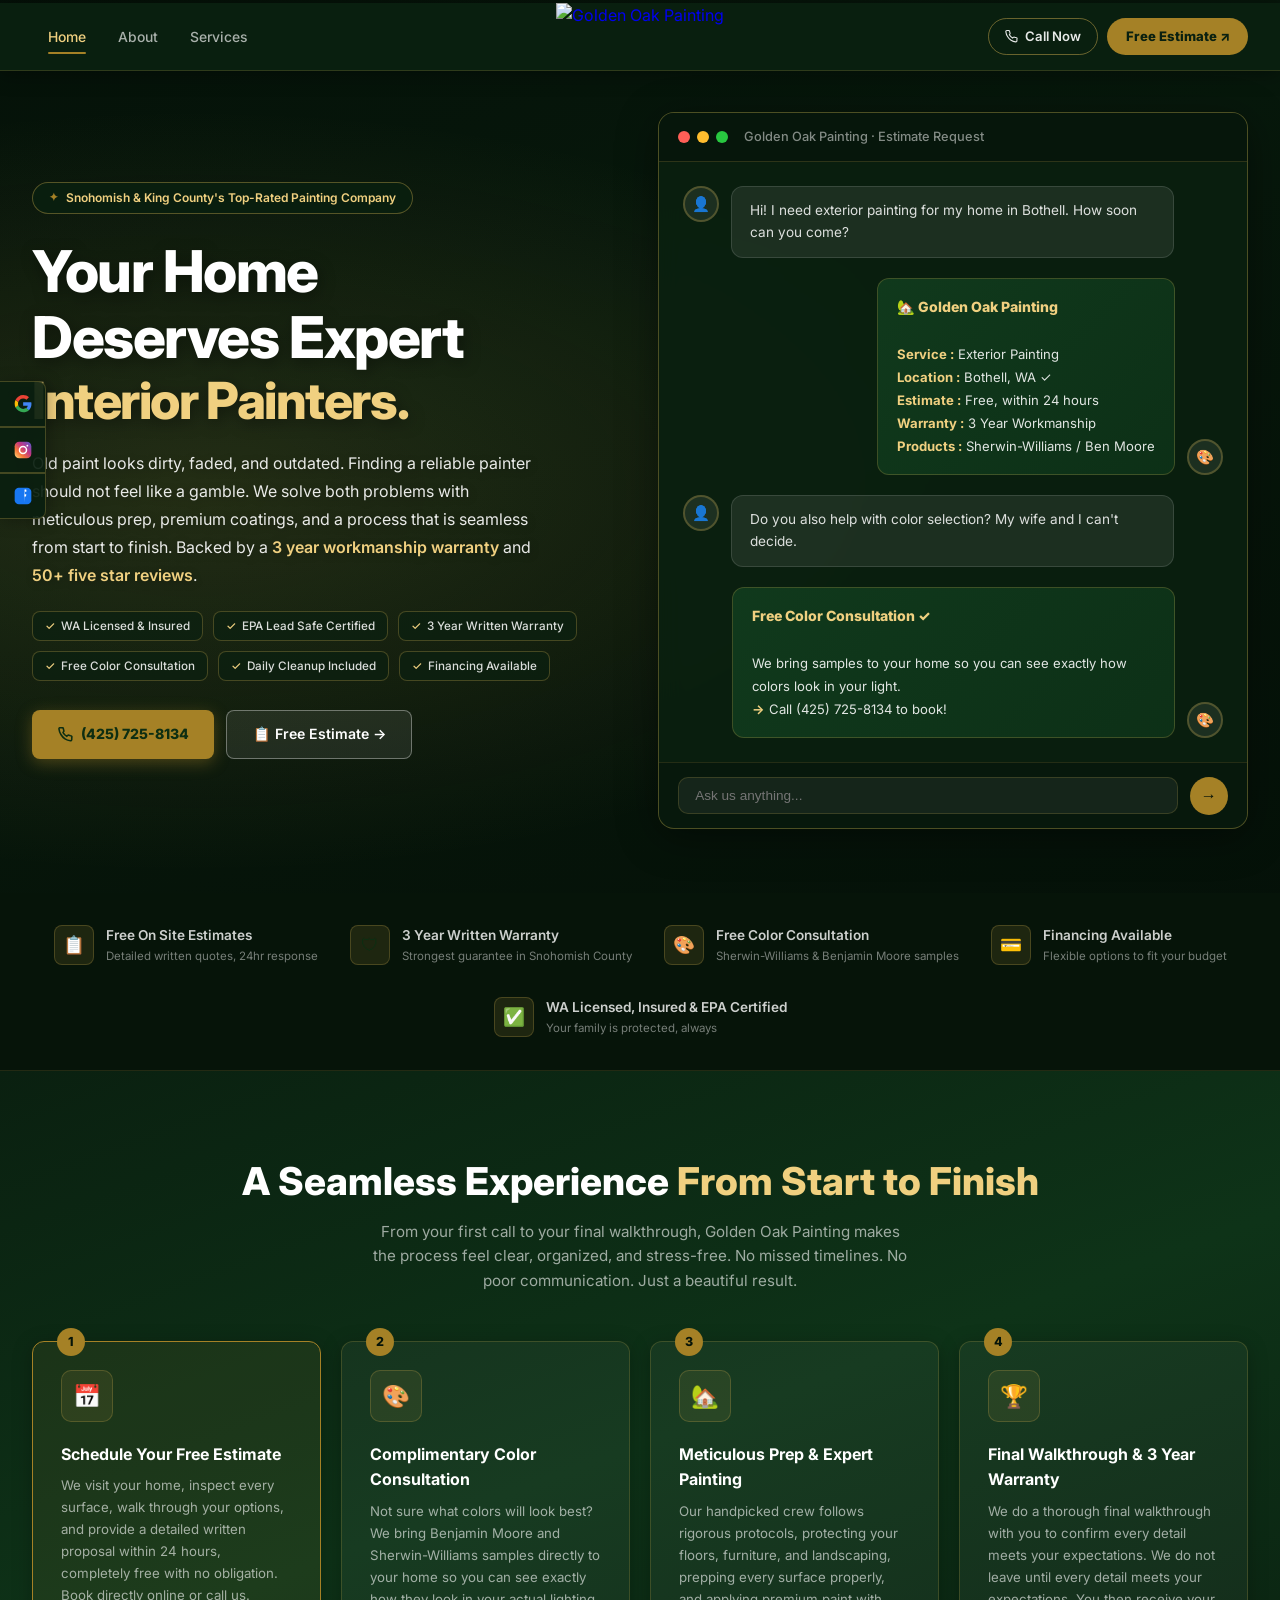
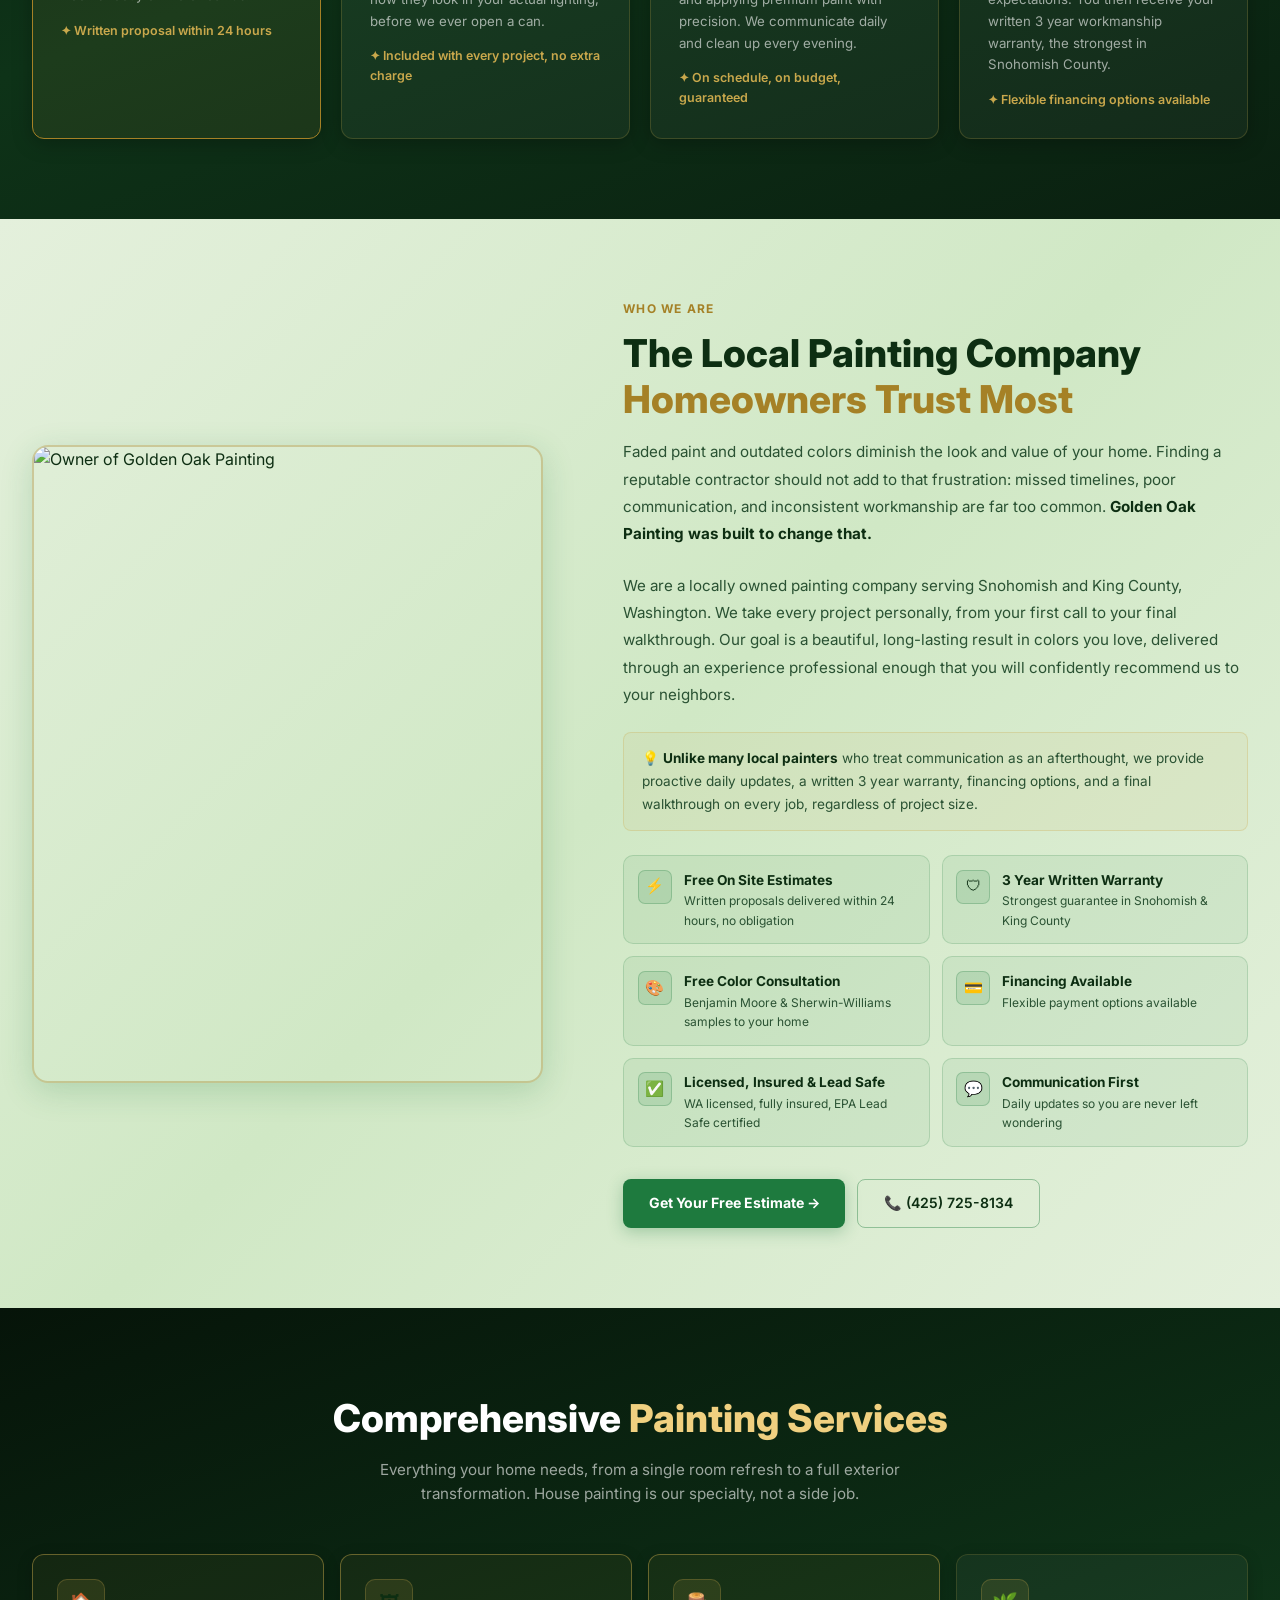
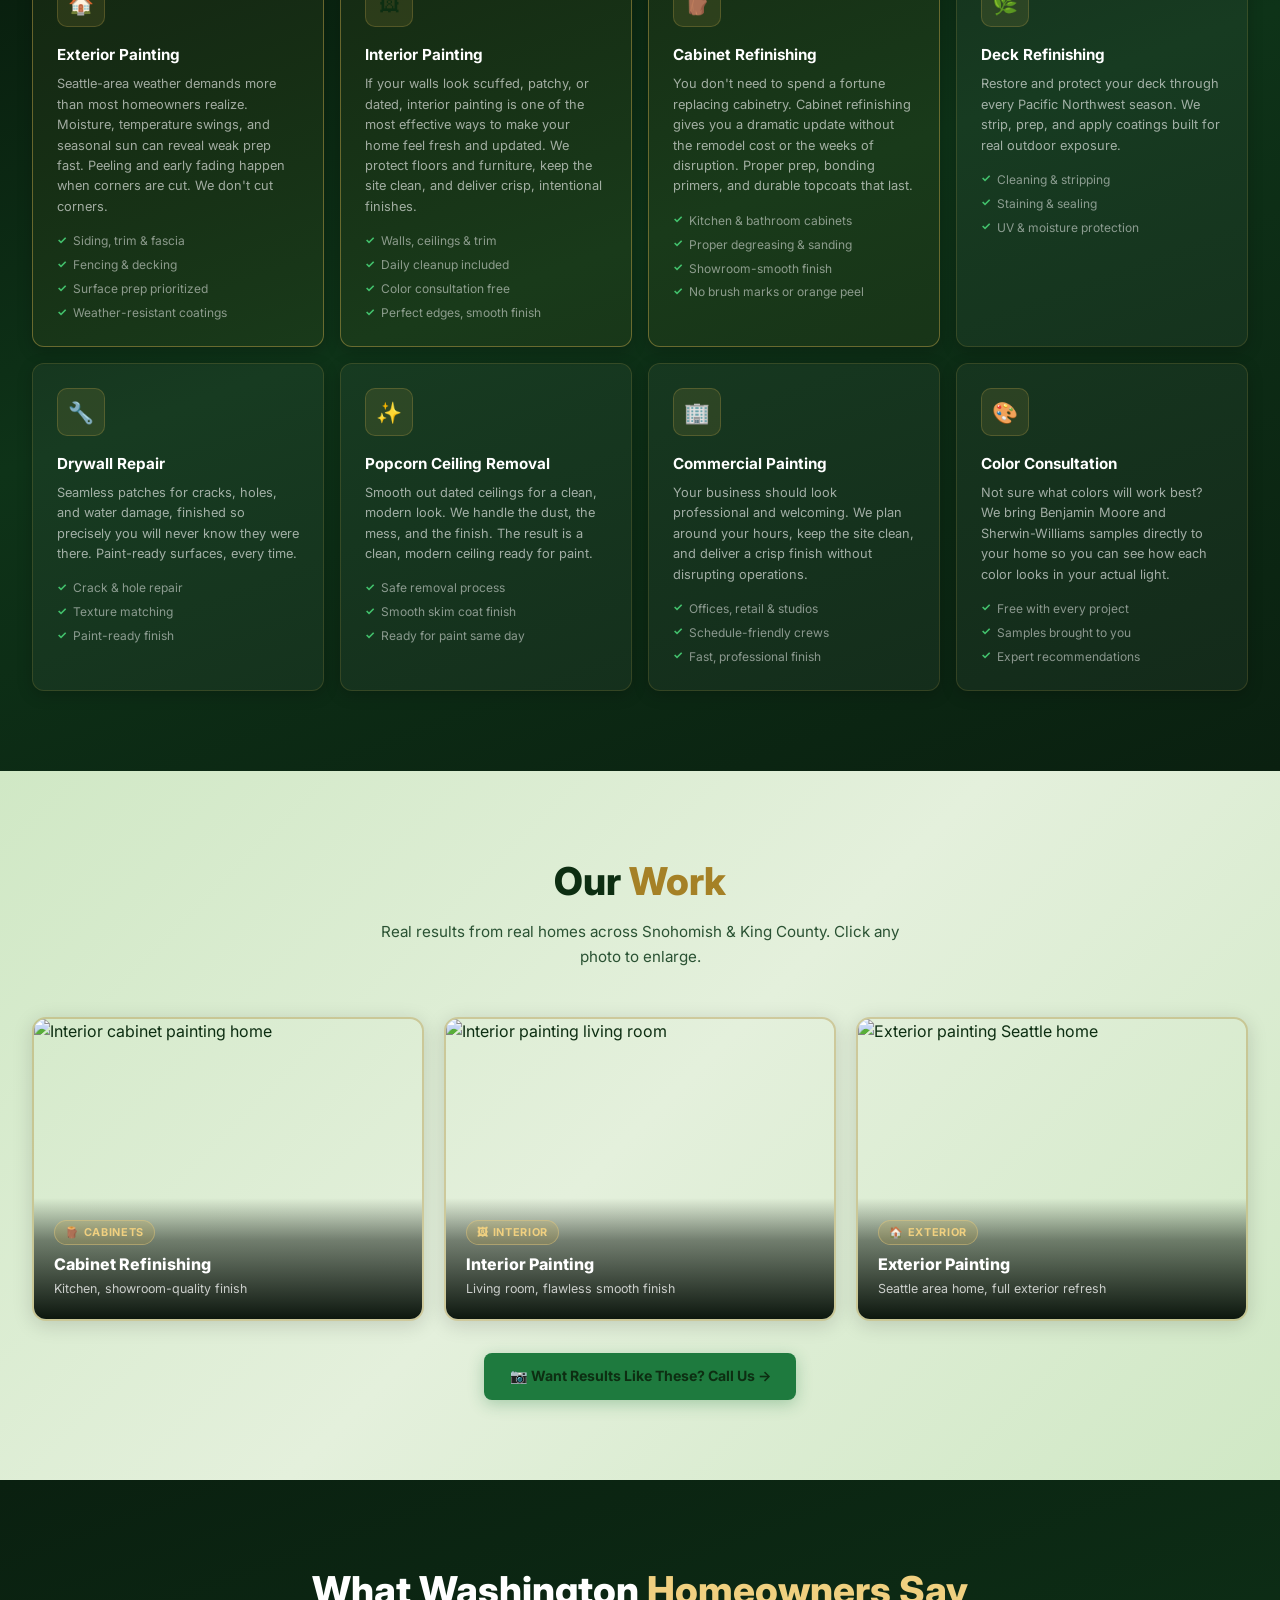
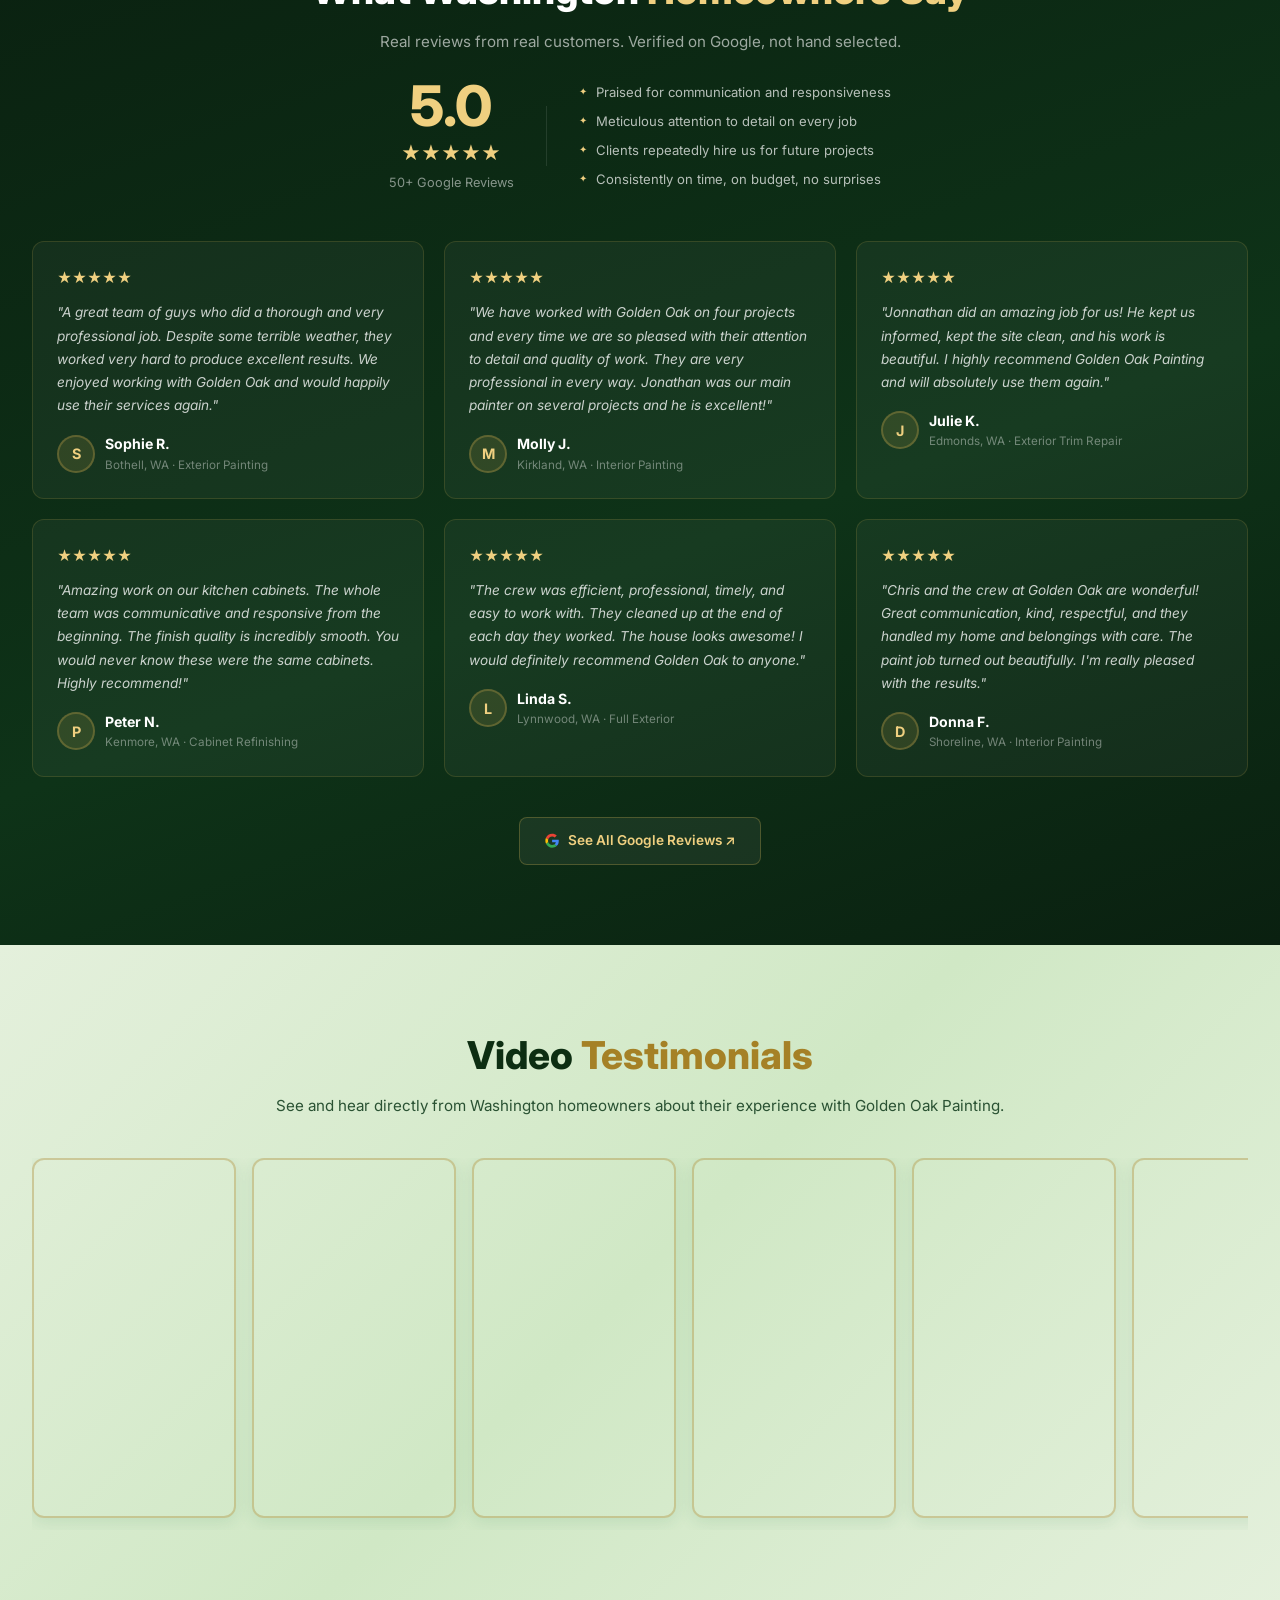
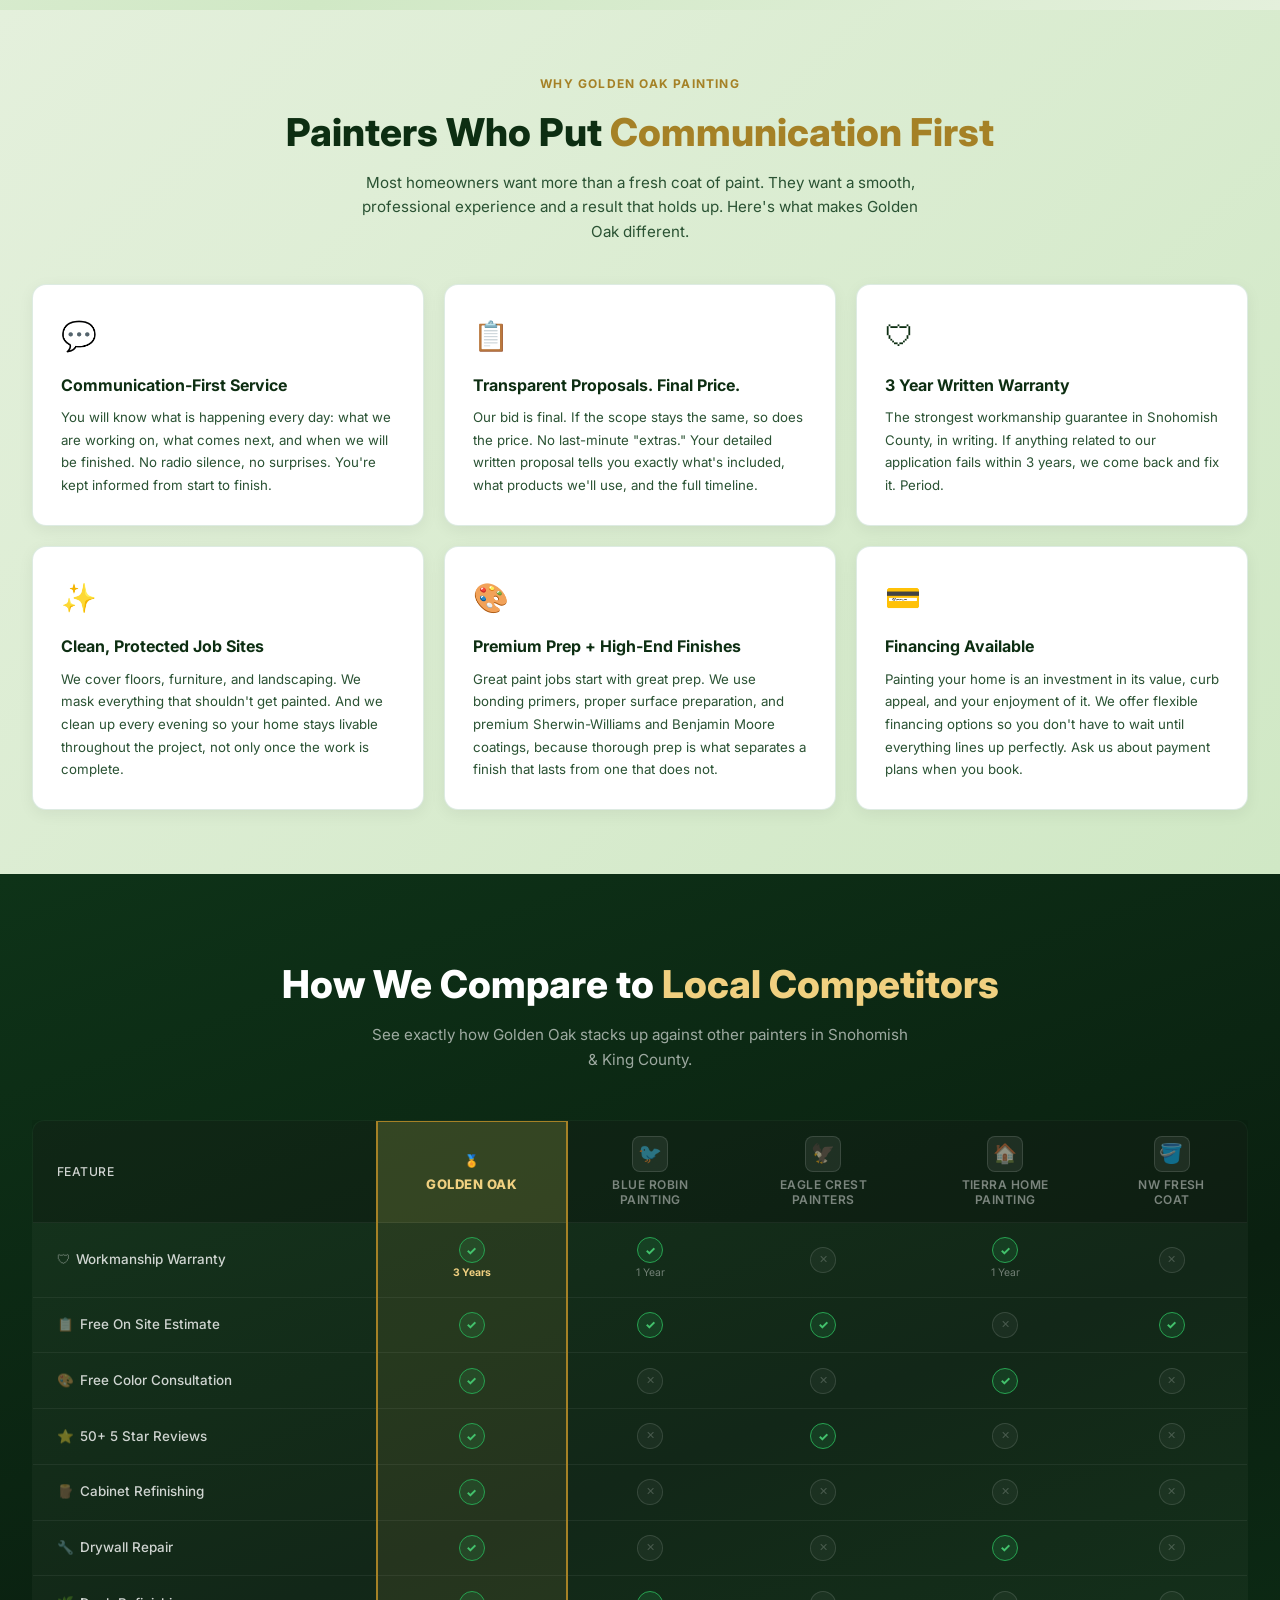
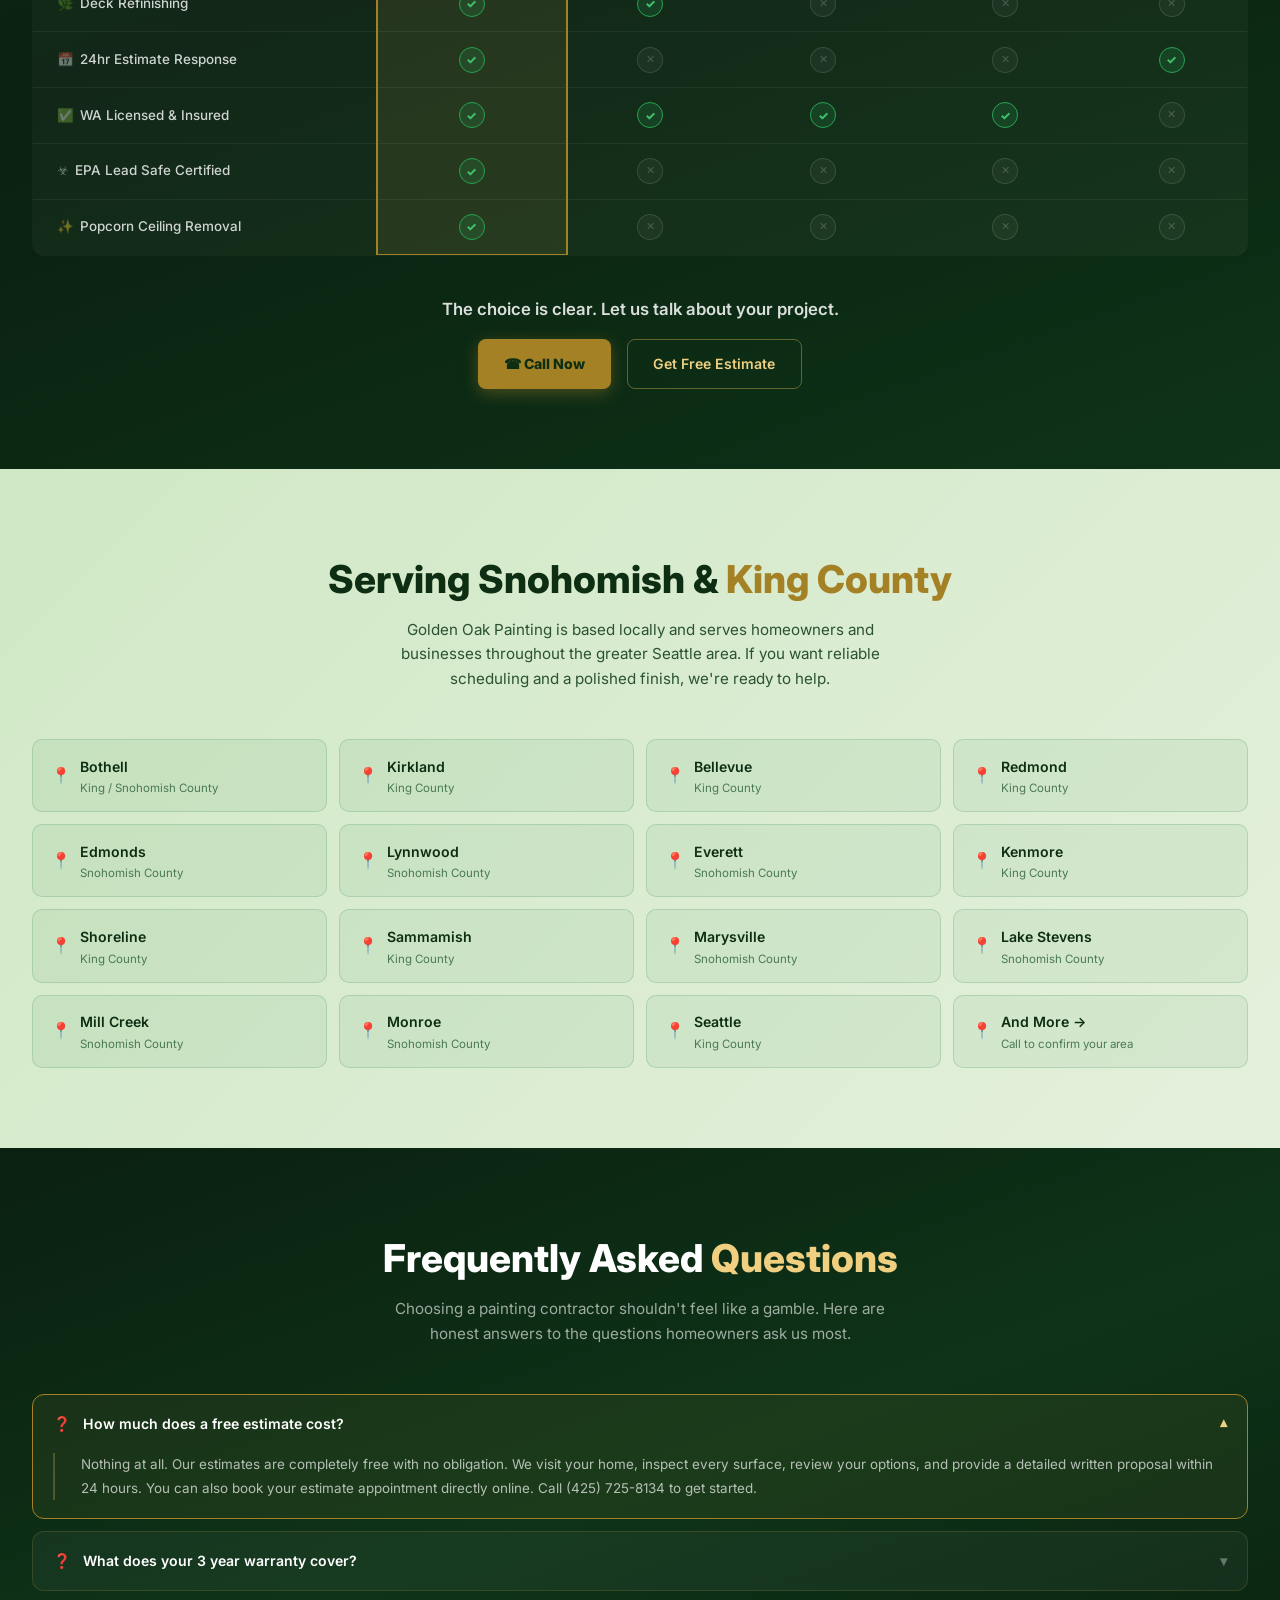
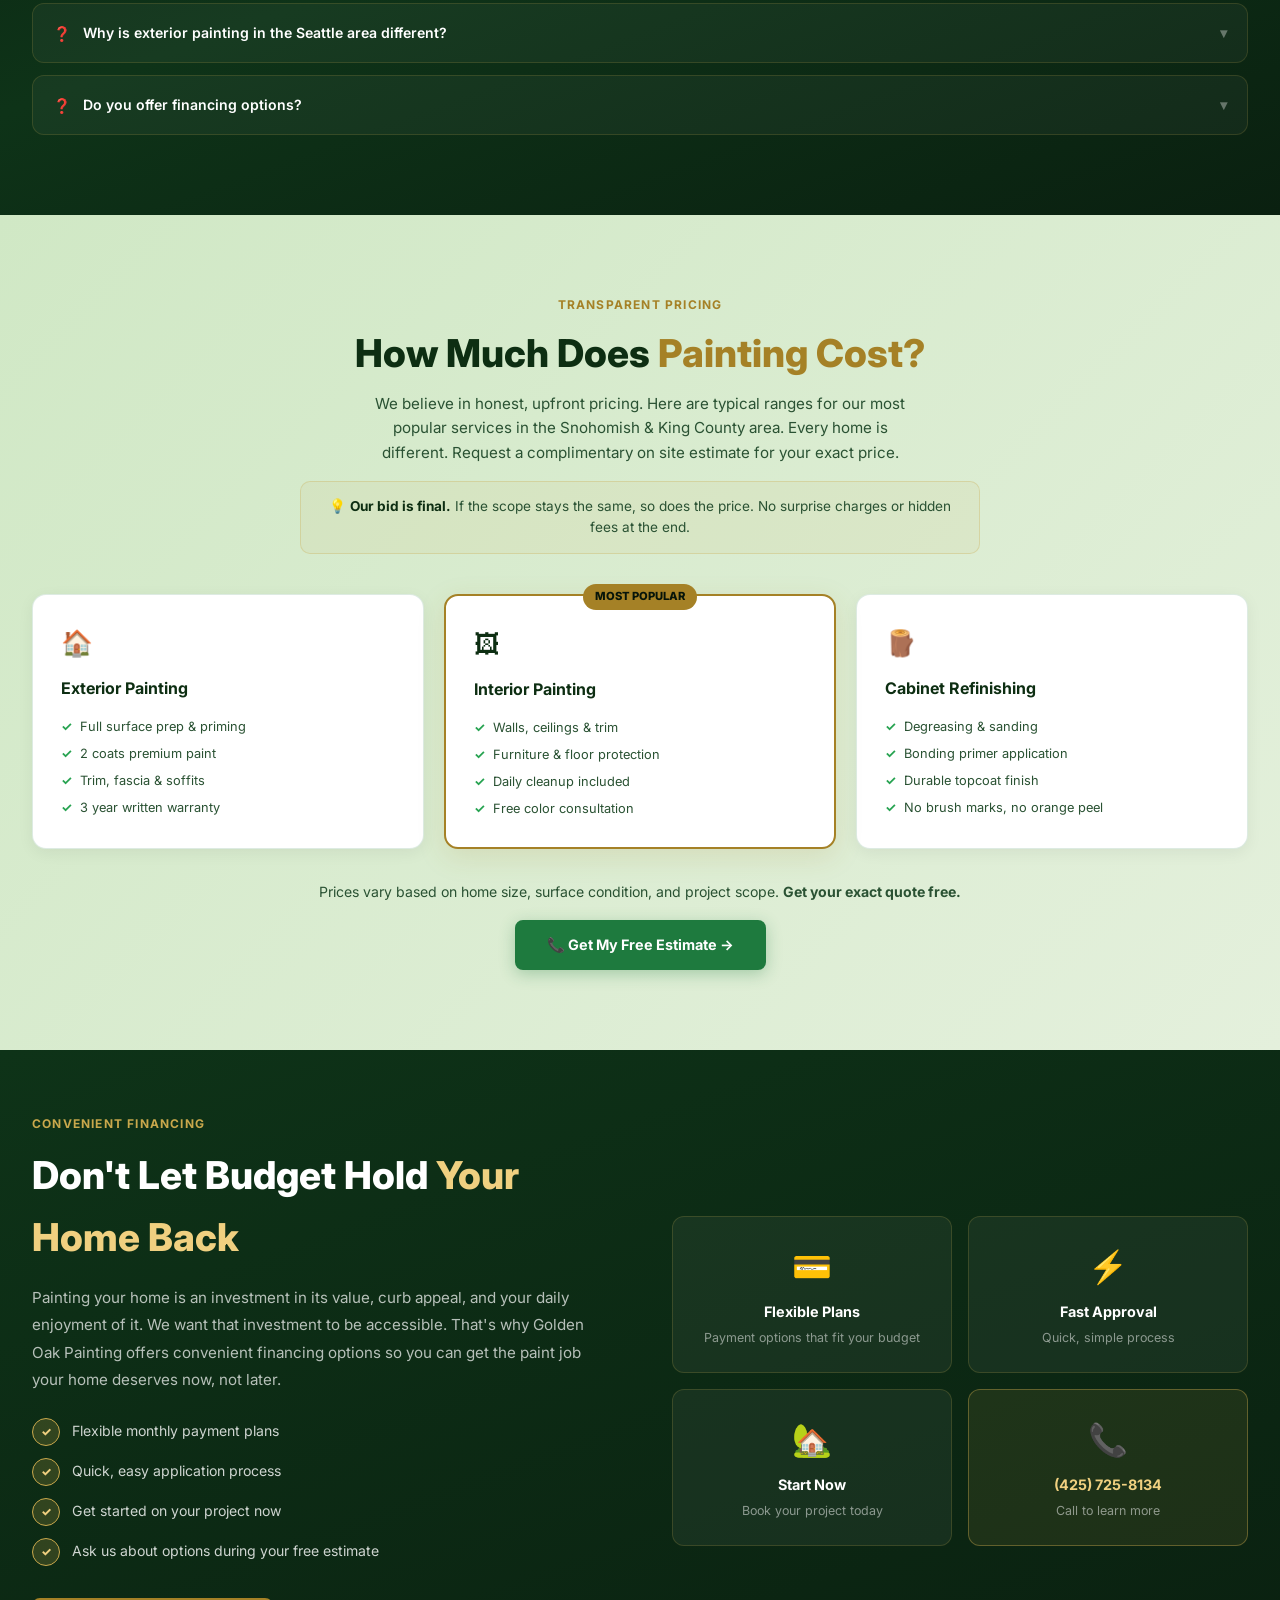
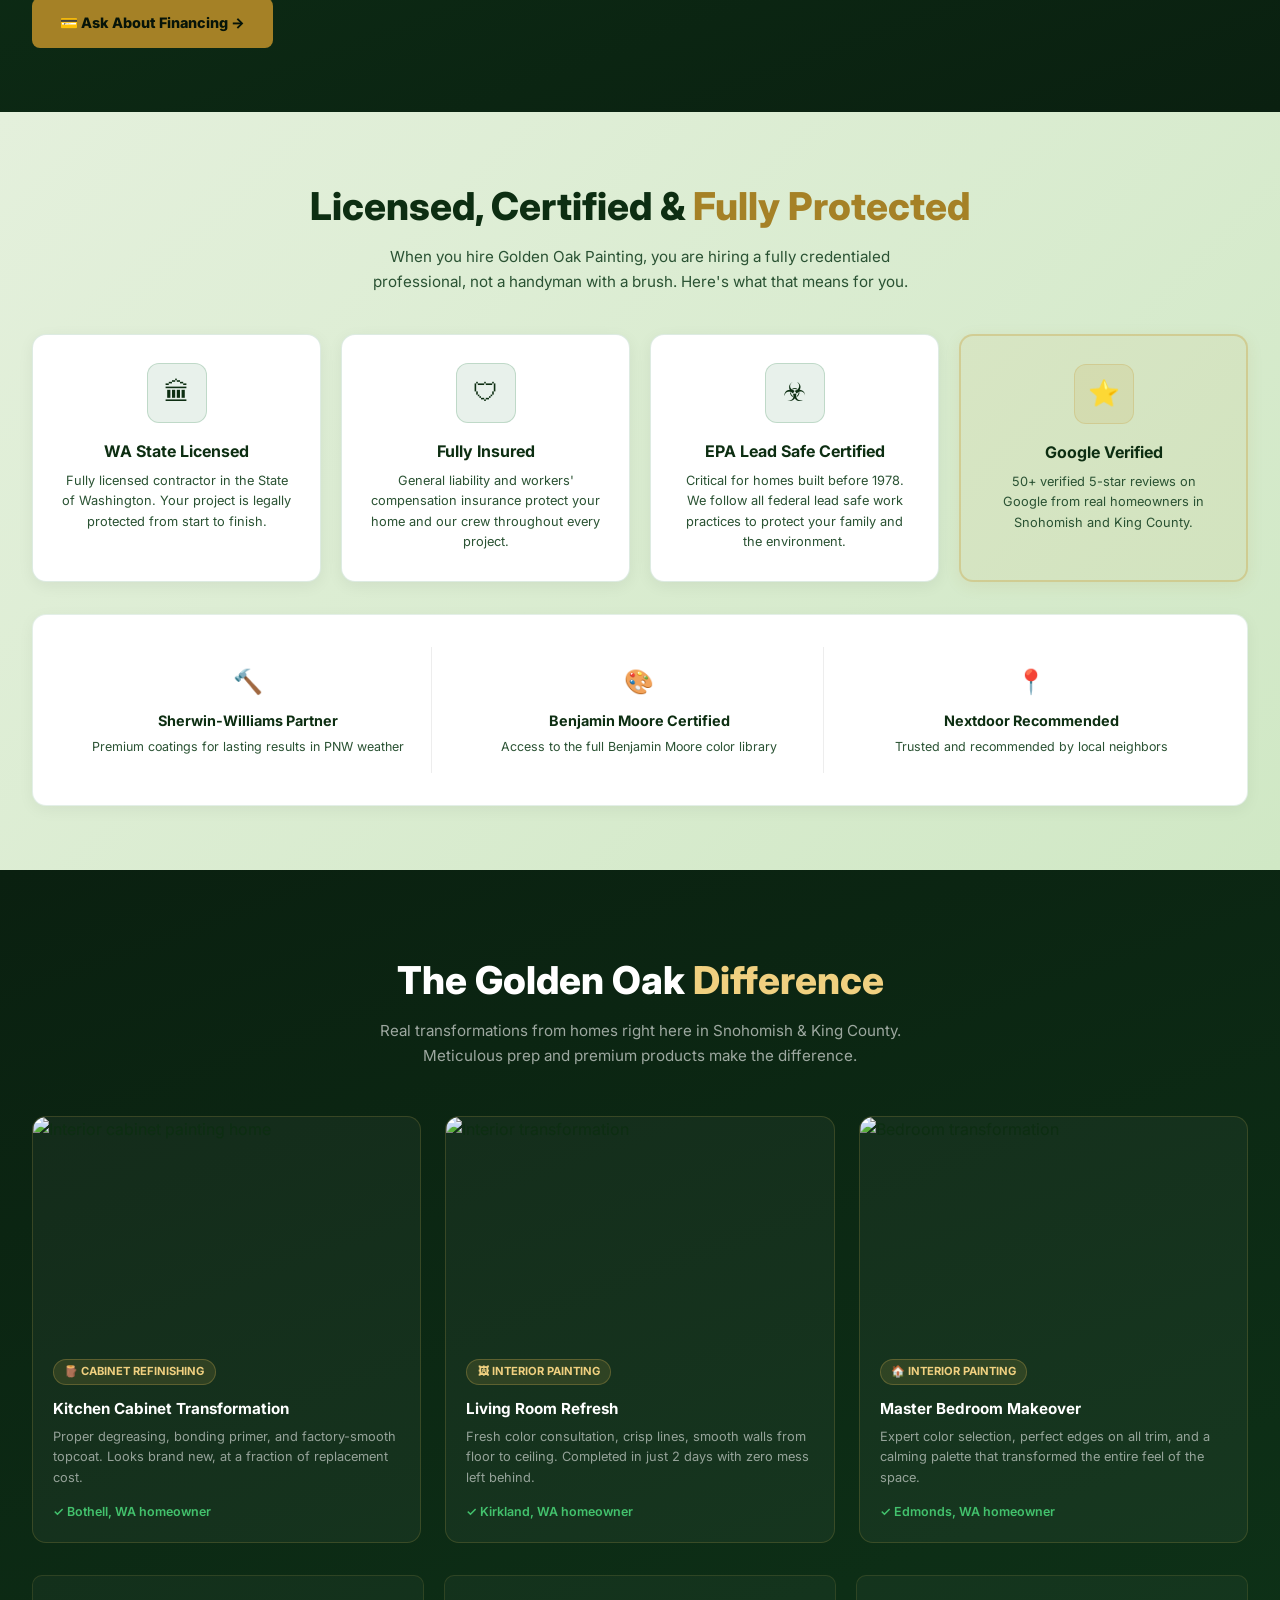
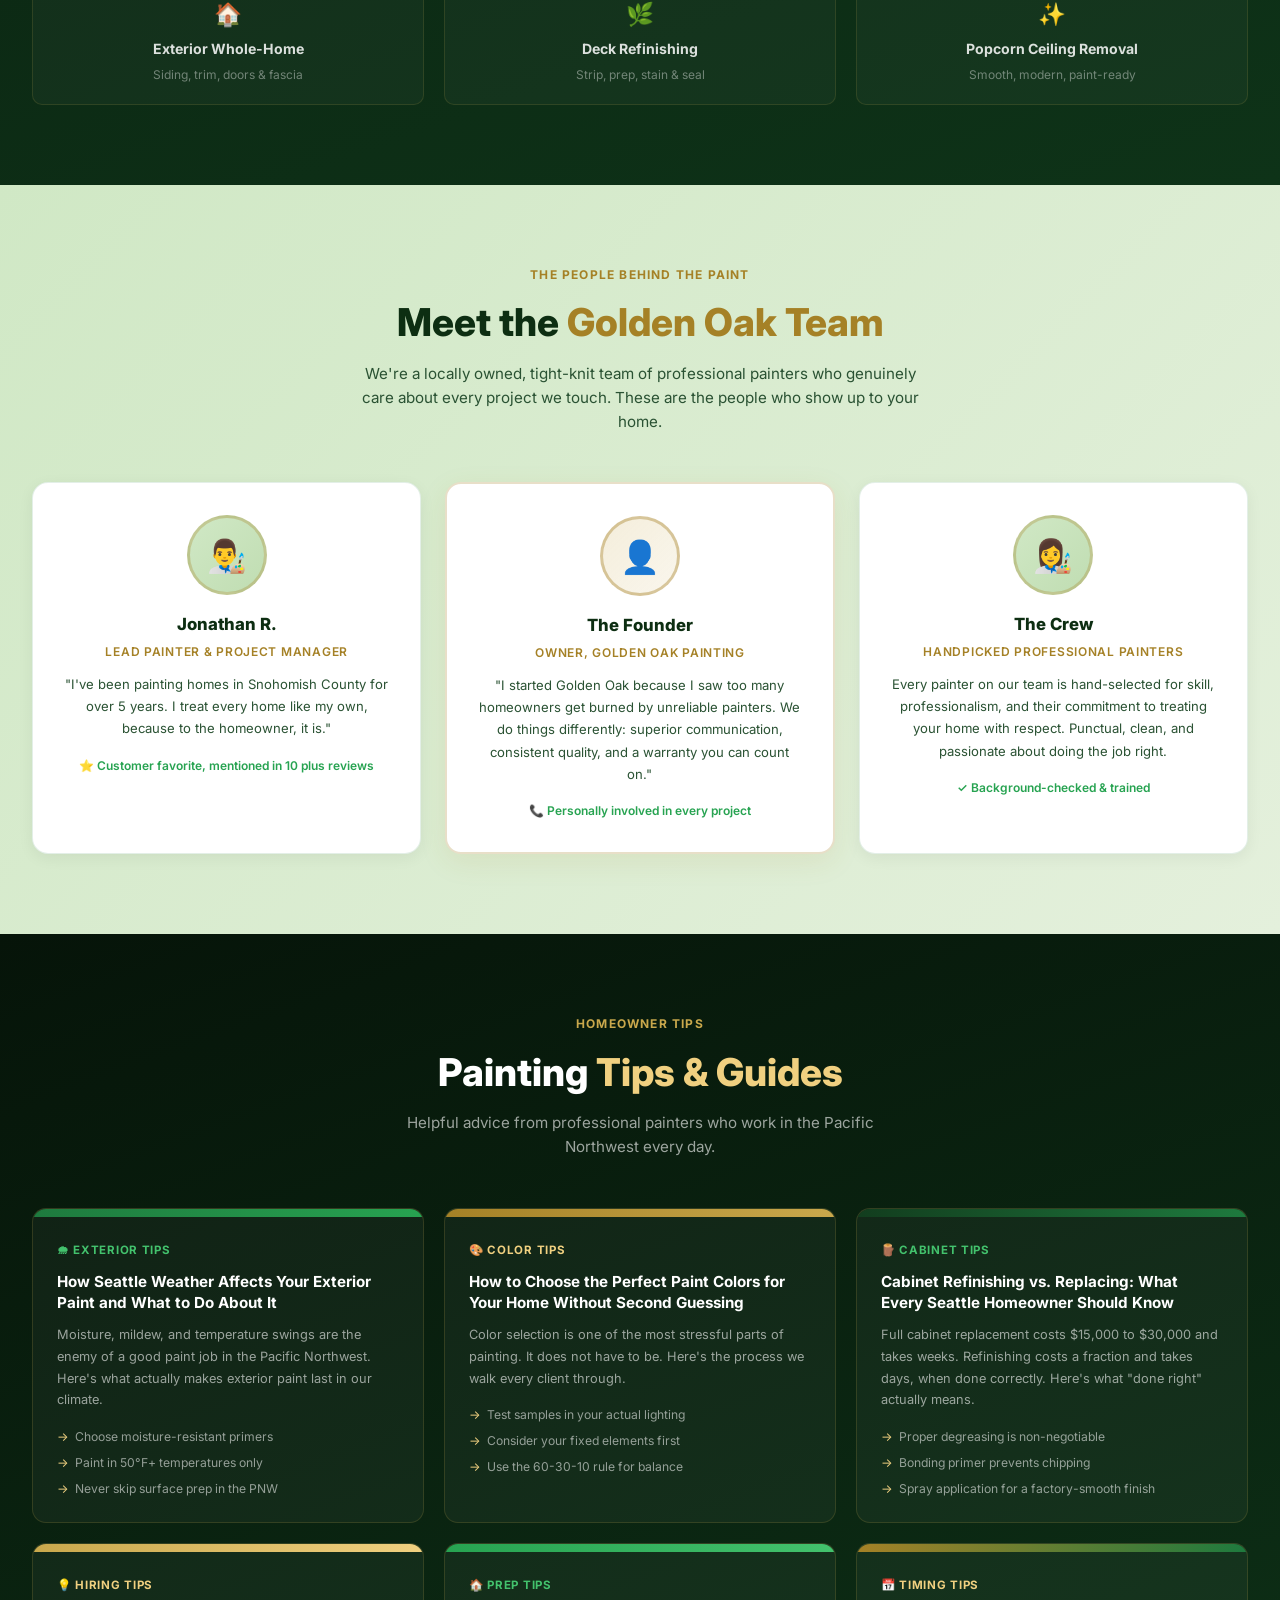
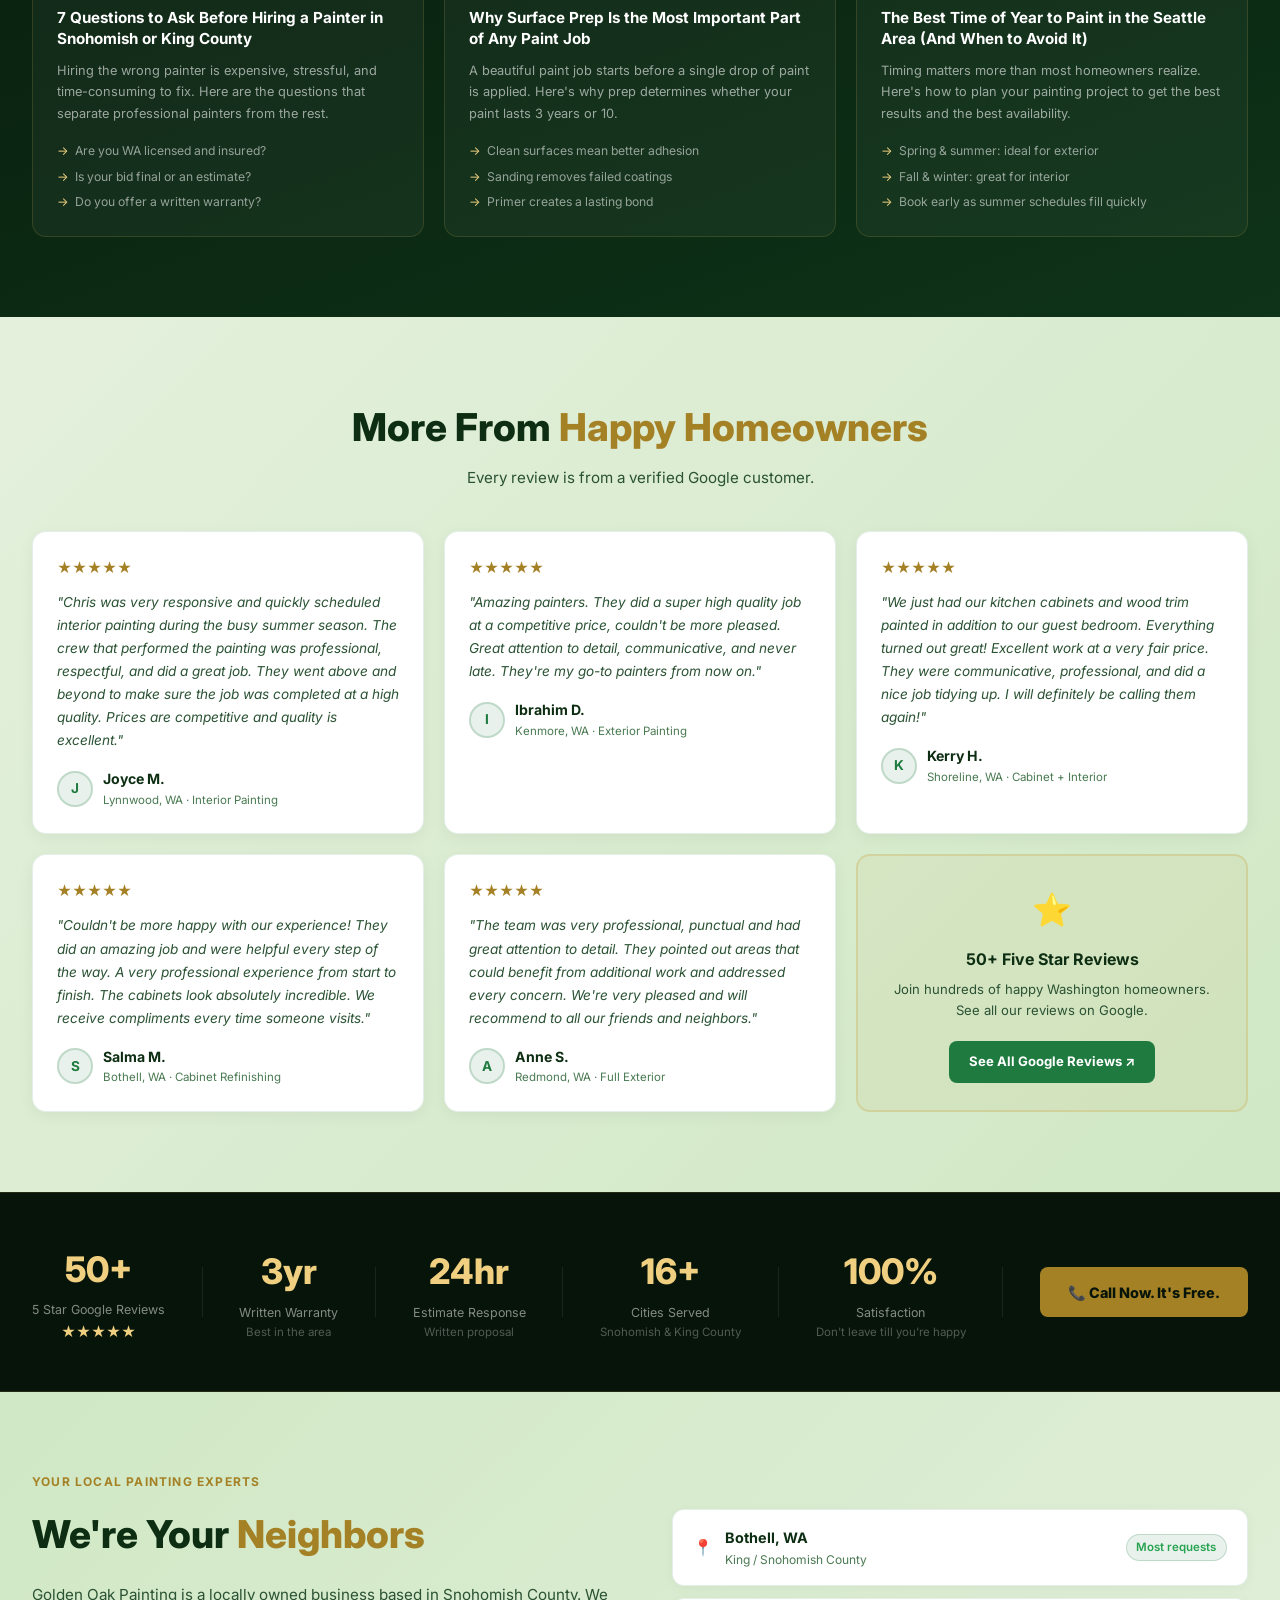
==== index.html @ c96265b1 "Update links in index.html to use relative paths" ====
<!DOCTYPE html>
<html lang="en">
<head>
<meta charset="UTF-8">
<meta name="viewport" content="width=device-width, initial-scale=1.0">
<meta name="format-detection" content="telephone=no">
<meta name="description" content="Golden Oak Painting is a licensed and insured painting contractor serving Bothell, Kirkland, Edmonds, Lynnwood, Everett and all of Snohomish and King County, WA. Interior painting, exterior painting, cabinet painting, deck staining. Free estimates. 3-year warranty. Call (425) 725-8134.">
<meta name="robots" content="index, follow">
<meta name="author" content="Golden Oak Painting">
<link rel="canonical" href="https://www.goldenoakpainting.com/">
<meta property="og:type" content="website">
<meta property="og:title" content="Golden Oak Painting | Top-Rated Painting Contractor in Snohomish & King County">
<meta property="og:description" content="Golden Oak Painting is a licensed and insured painting contractor serving Bothell, Kirkland, Edmonds, Lynnwood, Everett and all of Snohomish and King County, WA. Interior painting, exterior painting, ...">
<meta property="og:image" content="https://cdn.prod.website-files.com/67cbada18d07464c05c5ebd4/68ad2a985d8bb816f4c9b958_GOP%20-%20Main%20Logo%20Transparent%20(1).png">
<meta property="og:url" content="https://www.goldenoakpainting.com/">
<meta property="og:site_name" content="Golden Oak Painting">
<meta name="twitter:card" content="summary_large_image">
<meta name="twitter:title" content="Golden Oak Painting | Top-Rated Painting Contractor in Snohomish & King County">
<meta name="twitter:description" content="Golden Oak Painting is a licensed and insured painting contractor serving Bothell, Kirkland, Edmonds, Lynnwood, Everett and all of Snohomish and King County, WA. Interior painting, exterior painting, ...">
<meta name="twitter:image" content="https://cdn.prod.website-files.com/67cbada18d07464c05c5ebd4/68ad2a985d8bb816f4c9b958_GOP%20-%20Main%20Logo%20Transparent%20(1).png">
<script type="application/ld+json">
{
  "@context": "https://schema.org",
  "@type": "HomeAndConstructionBusiness",
  "@id": "https://www.goldenoakpainting.com/#business",
  "name": "Golden Oak Painting",
  "description": "Licensed and insured painting contractor serving Snohomish and King County, WA. Interior painting, exterior painting, cabinet painting, deck staining. Free estimates with 3-year written warranty.",
  "url": "https://www.goldenoakpainting.com",
  "telephone": "+14257258134",
  "email": "randy@goldenoakpainting.com",
  "image": "https://cdn.prod.website-files.com/67cbada18d07464c05c5ebd4/68ad2a985d8bb816f4c9b958_GOP%20-%20Main%20Logo%20Transparent%20(1).png",
  "priceRange": "$$",
  "address": {
    "@type": "PostalAddress",
    "addressLocality": "Bothell",
    "addressRegion": "WA",
    "postalCode": "98011",
    "addressCountry": "US"
  },
  "geo": {
    "@type": "GeoCoordinates",
    "latitude": 47.7623,
    "longitude": -122.2054
  },
  "hasMap": "https://share.google/kBf1gE6go8QIPGcQb",
  "aggregateRating": {
    "@type": "AggregateRating",
    "ratingValue": "5.0",
    "reviewCount": "50",
    "bestRating": "5",
    "worstRating": "1"
  },
  "areaServed": [
    "Bothell, WA","Kirkland, WA","Edmonds, WA","Lynnwood, WA","Everett, WA",
    "Kenmore, WA","Redmond, WA","Shoreline, WA","Sammamish, WA","Marysville, WA",
    "Lake Stevens, WA","Mill Creek, WA","Monroe, WA","Seattle, WA","Snohomish County, WA","King County, WA"
  ],
  "openingHours": "Mo-Sa 07:00-18:00",
  "sameAs": [
    "https://www.facebook.com/p/Golden-Oak-Painting-61563279777927/",
    "https://www.instagram.com/goldenoakpainting/",
    "https://share.google/kBf1gE6go8QIPGcQb"
  ]
}
</script>
<title>Golden Oak Painting | Top-Rated Painters in Snohomish & King County, WA</title>
<link rel="preconnect" href="https://fonts.googleapis.com">
<link href="https://fonts.googleapis.com/css2?family=Inter:wght@300;400;500;600;700;800&display=swap" rel="stylesheet">
<link rel="stylesheet" href="styles.css">
</head>
<body>

<div class="progress-bar" id="progressBar"></div>

<!-- FLOATING SOCIAL -->
<div class="social-float">
  <a href="https://share.google/kBf1gE6go8QIPGcQb" target="_blank" rel="noopener" class="sf-btn" data-label="Google Reviews">
    <svg viewBox="0 0 24 24" fill="none"><path d="M21.805 10.023H12.18v3.954h5.594c-.242 1.242-.975 2.297-2.082 3.004l3.364 2.614c1.962-1.811 3.094-4.476 3.094-7.657 0-.621-.056-1.22-.155-1.797z" fill="#4285F4"/><path d="M12.18 22c2.81 0 5.168-.932 6.89-2.527l-3.364-2.614c-.932.625-2.125.994-3.526.994-2.713 0-5.01-1.832-5.832-4.294L2.96 16.03C4.68 19.479 8.168 22 12.18 22z" fill="#34A853"/><path d="M6.348 13.559a6.06 6.06 0 0 1-.317-1.94c0-.673.116-1.328.317-1.94L2.96 7.11A9.946 9.946 0 0 0 2 11.619c0 1.609.385 3.13 1.064 4.478l3.284-2.538z" fill="#FBBC05"/><path d="M12.18 5.326c1.527 0 2.895.525 3.974 1.556l2.981-2.981C17.34 2.24 14.99 1.238 12.18 1.238c-4.012 0-7.5 2.52-9.22 5.872l3.388 2.63c.822-2.462 3.119-4.414 5.832-4.414z" fill="#EA4335"/></svg>
  </a>
  <a href="https://www.instagram.com/goldenoakpainting/reels/" target="_blank" rel="noopener" class="sf-btn" data-label="Instagram">
    <svg viewBox="0 0 24 24" fill="none"><defs><linearGradient id="ig1" x1="0%" y1="100%" x2="100%" y2="0%"><stop offset="0%" stop-color="#FFDC80"/><stop offset="30%" stop-color="#F77737"/><stop offset="60%" stop-color="#C13584"/><stop offset="100%" stop-color="#515BD4"/></linearGradient></defs><rect x="2" y="2" width="20" height="20" rx="5.5" fill="url(#ig1)"/><circle cx="12" cy="12" r="4.2" stroke="#fff" stroke-width="1.8" fill="none"/><circle cx="17.2" cy="6.8" r="1.1" fill="#fff"/></svg>
  </a>
  <a href="https://www.facebook.com/p/Golden-Oak-Painting-61563279777927/" target="_blank" rel="noopener" class="sf-btn" data-label="Facebook">
    <svg viewBox="0 0 24 24" fill="none"><rect x="2" y="2" width="20" height="20" rx="5" fill="#1877F2"/><path d="M13.2 20v-7.3h2.4l.36-2.8H13.2V8.2c0-.8.22-1.35 1.38-1.35h1.47V4.35C15.8 4.24 14.86 4.13 13.9 4.13c-2.13 0-3.59 1.3-3.69v2.06H8v2.8h2.31V20h2.89z" fill="#fff"/></svg>
  </a>
</div>

<a href="#hero" class="scroll-top" id="scrollTop">↑</a>

<!-- NAV -->
<nav>
  <div class="nav-inner">
    <ul class="nav-links">
      <li><a href="#hero" class="active">Home</a></li>
      <li><a href="/about">About</a></li>
      <li><a href="/services">Services</a></li>
    </ul>
    <a href="#hero" class="nav-logo">
      <img src="https://cdn.prod.website-files.com/67cbada18d07464c05c5ebd4/68ad2a985d8bb816f4c9b958_GOP%20-%20Main%20Logo%20Transparent%20(1).png" alt="Golden Oak Painting">
    </a>
    <div class="nav-right">
      <a href="tel:4257258134" class="nav-btn">
        <svg width="13" height="13" fill="none" stroke="currentColor" stroke-width="2" viewBox="0 0 24 24"><path d="M22 16.92v3a2 2 0 0 1-2.18 2 19.79 19.79 0 0 1-8.63-3.07A19.5 19.5 0 0 1 4.69 12 19.79 19.79 0 0 1 1.61 3.44 2 2 0 0 1 3.58 1h3a2 2 0 0 1 2 1.72 12.84 12.84 0 0 0 .7 2.81 2 2 0 0 1-.45 2.11L8.09 8.91a16 16 0 0 0 6 6l1.27-1.27a2 2 0 0 1 2.11-.45 12.84 12.84 0 0 0 2.81.7A2 2 0 0 1 22 16.92z"/></svg>
        Call Now
      </a>
      <a href="/contact" class="nav-btn-primary">Free Estimate ↗</a>
      <button class="hamburger" id="hamburger" aria-label="Menu" onclick="toggleMobileMenu()">
        <span></span><span></span><span></span>
      </button>
    </div>
  </div>
</nav>

<!-- MOBILE MENU -->
<div class="mobile-menu" id="mobileMenu">
  <a href="/" onclick="closeMobileMenu()">🏠 Home</a>
  <a href="/about" onclick="closeMobileMenu()">ℹ️ About</a>
  <a href="/services" onclick="closeMobileMenu()">🎨 Services</a>
  <div class="mobile-cta">
    <a href="tel:4257258134" class="mmcta-call" onclick="closeMobileMenu()">📞 Call (425) 725-8134</a>
    <a href="/contact" class="mmcta-est" onclick="closeMobileMenu()">📋 Get Free Estimate</a>
  </div>
</div>

<!-- ═══════════════ HERO ═══════════════ -->
<section id="hero">
  <div class="hero-slides" id="heroSlides"></div>
  <div class="hero-inner">
    <div>
      <h1 class="hero-badge">Snohomish & King County's Top-Rated Painting Company</h1>
      <p class="hero-title">
        Your Home<br>Deserves Expert<br>
        <span class="tw-line"><span id="twText" class="tw-text"></span><span class="tw-cursor"></span></span>
      </p>
      <p class="hero-sub">Old paint looks dirty, faded, and outdated. Finding a reliable painter should not feel like a gamble. We solve both problems with meticulous prep, premium coatings, and a process that is seamless from start to finish. Backed by a <a href="/about">3 year workmanship warranty</a> and <a href="/portfolio#reviews">50+ five star reviews</a>.</p>
      <div class="hero-trust">
        <div class="trust-badge"><span>✓</span> WA Licensed & Insured</div>
        <div class="trust-badge"><span>✓</span> EPA Lead Safe Certified</div>
        <div class="trust-badge"><span>✓</span> 3 Year Written Warranty</div>
        <div class="trust-badge"><span>✓</span> Free Color Consultation</div>
        <div class="trust-badge"><span>✓</span> Daily Cleanup Included</div>
        <div class="trust-badge"><span>✓</span> Financing Available</div>
      </div>
      <div class="hero-actions">
        <a href="tel:4257258134" class="btn-primary">
          <svg width="15" height="15" fill="none" stroke="currentColor" stroke-width="2.5" viewBox="0 0 24 24"><path d="M22 16.92v3a2 2 0 0 1-2.18 2 19.79 19.79 0 0 1-8.63-3.07A19.5 19.5 0 0 1 4.69 12 19.79 19.79 0 0 1 1.61 3.44 2 2 0 0 1 3.58 1h3a2 2 0 0 1 2 1.72 12.84 12.84 0 0 0 .7 2.81 2 2 0 0 1-.45 2.11L8.09 8.91a16 16 0 0 0 6 6l1.27-1.27a2 2 0 0 1 2.11-.45 12.84 12.84 0 0 0 2.81.7A2 2 0 0 1 22 16.92z"/></svg>
          (425) 725-8134
        </a>
        <a href="/contact" class="btn-ghost">📋 Free Estimate →</a>
      </div>
    </div>

    <!-- CHAT MOCKUP -->
    <div class="hero-chat">
      <div class="chat-titlebar">
        <div class="chat-dots"><div class="chat-dot red"></div><div class="chat-dot yellow"></div><div class="chat-dot green"></div></div>
        <span class="chat-title">Golden Oak Painting · Estimate Request</span>
      </div>
      <div class="chat-body">
        <div class="chat-msg">
          <div class="chat-avatar">👤</div>
          <div class="chat-bubble user">Hi! I need exterior painting for my home in Bothell. How soon can you come?</div>
        </div>
        <div class="chat-msg bot">
          <div class="chat-avatar"><img src="https://cdn.prod.website-files.com/67cbada18d07464c05c5ebd4/68fc0da2511a6544e79d4cd9_LOGO.png" alt="GOP" onerror="this.parentElement.textContent='🎨'"></div>
          <div class="chat-bubble bot-msg"><span class="token-name">🏡 Golden Oak Painting</span>
<span class="line-label">Service  :</span> Exterior Painting
<span class="line-label">Location :</span> Bothell, WA ✓
<span class="line-label">Estimate :</span> Free, within 24 hours
<span class="line-label">Warranty :</span> 3 Year Workmanship
<span class="line-label">Products :</span> Sherwin-Williams / Ben Moore</div>
        </div>
        <div class="chat-msg">
          <div class="chat-avatar">👤</div>
          <div class="chat-bubble user">Do you also help with color selection? My wife and I can't decide.</div>
        </div>
        <div class="chat-msg bot">
          <div class="chat-avatar"><img src="https://cdn.prod.website-files.com/67cbada18d07464c05c5ebd4/68fc0da2511a6544e79d4cd9_LOGO.png" alt="GOP" onerror="this.parentElement.textContent='🎨'"></div>
          <div class="chat-bubble bot-msg"><span class="token-name">Free Color Consultation ✓</span>
We bring samples to your home so you can see exactly how colors look in your light.
<span class="line-label">→</span> Call (425) 725-8134 to book!</div>
        </div>
      </div>
      <div class="chat-input-row">
        <input class="chat-input" placeholder="Ask us anything..." readonly>
        <button class="chat-send">→</button>
      </div>
    </div>
  </div>
</section>

<!-- ═══ WHY US STRIP ═══ -->
<div id="whystrip">
  <div class="whystrip-inner">
    <div class="ws-item"><div class="ws-icon">📋</div><div class="ws-text">Free On Site Estimates<span>Detailed written quotes, 24hr response</span></div></div>
    <div class="ws-item"><div class="ws-icon">🛡</div><div class="ws-text">3 Year Written Warranty<span>Strongest guarantee in Snohomish County</span></div></div>
    <div class="ws-item"><div class="ws-icon">🎨</div><div class="ws-text">Free Color Consultation<span>Sherwin-Williams & Benjamin Moore samples</span></div></div>
    <div class="ws-item"><div class="ws-icon">💳</div><div class="ws-text">Financing Available<span>Flexible options to fit your budget</span></div></div>
    <div class="ws-item"><div class="ws-icon">✅</div><div class="ws-text">WA Licensed, Insured & EPA Certified<span>Your family is protected, always</span></div></div>
  </div>
</div>

<!-- ═══ HOW IT WORKS ═══ -->
<section id="quickstart">
  <div class="section-inner">
    <div class="qs-section-head reveal">
      <h2>A Seamless Experience <span>From Start to Finish</span></h2>
      <p>From your first call to your final walkthrough, Golden Oak Painting makes the process feel clear, organized, and stress-free. No missed timelines. No poor communication. Just a beautiful result.</p>
    </div>
    <div class="qs-grid reveal">
      <div class="qs-card active">
        <div class="qs-num">1</div>
        <div class="qs-icon">📅</div>
        <div class="qs-card-title">Schedule Your Free Estimate</div>
        <div class="qs-card-desc">We visit your home, inspect every surface, walk through your options, and provide a detailed written proposal within 24 hours, completely free with no obligation. Book directly online or call us.</div>
        <div class="qs-card-detail">✦ Written proposal within 24 hours</div>
      </div>
      <div class="qs-card">
        <div class="qs-num">2</div>
        <div class="qs-icon">🎨</div>
        <div class="qs-card-title">Complimentary Color Consultation</div>
        <div class="qs-card-desc">Not sure what colors will look best? We bring Benjamin Moore and Sherwin-Williams samples directly to your home so you can see exactly how they look in your actual lighting, before we ever open a can.</div>
        <div class="qs-card-detail">✦ Included with every project, no extra charge</div>
      </div>
      <div class="qs-card">
        <div class="qs-num">3</div>
        <div class="qs-icon">🏡</div>
        <div class="qs-card-title">Meticulous Prep & Expert Painting</div>
        <div class="qs-card-desc">Our handpicked crew follows rigorous protocols, protecting your floors, furniture, and landscaping, prepping every surface properly, and applying premium paint with precision. We communicate daily and clean up every evening.</div>
        <div class="qs-card-detail">✦ On schedule, on budget, guaranteed</div>
      </div>
      <div class="qs-card">
        <div class="qs-num">4</div>
        <div class="qs-icon">🏆</div>
        <div class="qs-card-title">Final Walkthrough & 3 Year Warranty</div>
        <div class="qs-card-desc">We do a thorough final walkthrough with you to confirm every detail meets your expectations. We do not leave until every detail meets your expectations. You then receive your written 3 year workmanship warranty, the strongest in Snohomish County.</div>
        <div class="qs-card-detail">✦ Flexible financing options available</div>
      </div>
    </div>
  </div>
</section>

<!-- ═══ ABOUT ═══ -->
<section id="about">
  <div class="section-inner">
    <div class="about-grid">
      <div class="reveal">
        <div class="about-img-wrapper">
          <img src="https://github.com/user-attachments/assets/97a627ed-336a-4afd-b646-5852af246768" alt="Owner of Golden Oak Painting" style="aspect-ratio:4/5">
        </div>
      </div>
      <div class="reveal">
        <div class="about-label">Who We Are</div>
        <h2 class="about-title">The Local Painting Company <span>Homeowners Trust Most</span></h2>
        <p class="about-desc">Faded paint and outdated colors diminish the look and value of your home. Finding a reputable contractor should not add to that frustration: missed timelines, poor communication, and inconsistent workmanship are far too common. <strong>Golden Oak Painting was built to change that.</strong></p>
        <p class="about-desc">We are a locally owned painting company serving Snohomish and King County, Washington. We take every project personally, from your first call to your final walkthrough. Our goal is a beautiful, long-lasting result in colors you love, delivered through an experience professional enough that you will confidently recommend us to your neighbors.</p>
        <div style="font-size:0.85rem;background:rgba(201,168,76,0.08);border:1px solid rgba(201,168,76,0.28);border-radius:8px;padding:0.85rem 1.1rem;color:var(--text2);margin-bottom:1.5rem;line-height:1.7">
          💡 <strong style="color:var(--text)">Unlike many local painters</strong> who treat communication as an afterthought, we provide proactive daily updates, a written 3 year warranty, financing options, and a final walkthrough on every job, regardless of project size.
        </div>
        <div class="about-points">
          <div class="about-point"><div class="apoint-icon">⚡</div><div><div class="apoint-title">Free On Site Estimates</div><div class="apoint-desc">Written proposals delivered within 24 hours, no obligation</div></div></div>
          <div class="about-point"><div class="apoint-icon">🛡</div><div><div class="apoint-title">3 Year Written Warranty</div><div class="apoint-desc">Strongest guarantee in Snohomish & King County</div></div></div>
          <div class="about-point"><div class="apoint-icon">🎨</div><div><div class="apoint-title">Free Color Consultation</div><div class="apoint-desc">Benjamin Moore & Sherwin-Williams samples to your home</div></div></div>
          <div class="about-point"><div class="apoint-icon">💳</div><div><div class="apoint-title">Financing Available</div><div class="apoint-desc">Flexible payment options available</div></div></div>
          <div class="about-point"><div class="apoint-icon">✅</div><div><div class="apoint-title">Licensed, Insured & Lead Safe</div><div class="apoint-desc">WA licensed, fully insured, EPA Lead Safe certified</div></div></div>
          <div class="about-point"><div class="apoint-icon">💬</div><div><div class="apoint-title">Communication First</div><div class="apoint-desc">Daily updates so you are never left wondering</div></div></div>
        </div>
        <div class="about-actions">
          <a href="/contact" class="btn-green">Get Your Free Estimate →</a>
          <a href="tel:4257258134" class="btn-outline-green">📞 (425) 725-8134</a>
        </div>
      </div>
    </div>
  </div>
</section>

<!-- ═══ SERVICES ═══ -->
<section id="services">
  <div class="section-inner">
    <div class="svc-section-head reveal">
      <h2>Comprehensive <span>Painting Services</span></h2>
      <p>Everything your home needs, from a single room refresh to a full exterior transformation. House painting is our specialty, not a side job.</p>
    </div>
    <div class="services-grid reveal">
      <div class="svc-card featured">
        <div class="svc-icon">🏠</div>
        <div class="svc-title">Exterior Painting</div>
        <div class="svc-desc">Seattle-area weather demands more than most homeowners realize. Moisture, temperature swings, and seasonal sun can reveal weak prep fast. Peeling and early fading happen when corners are cut. We don't cut corners.</div>
        <ul class="svc-bullets">
          <li>Siding, trim & fascia</li>
          <li>Fencing & decking</li>
          <li>Surface prep prioritized</li>
          <li>Weather-resistant coatings</li>
        </ul>
      </div>
      <div class="svc-card featured">
        <div class="svc-icon">🖼</div>
        <div class="svc-title">Interior Painting</div>
        <div class="svc-desc">If your walls look scuffed, patchy, or dated, interior painting is one of the most effective ways to make your home feel fresh and updated. We protect floors and furniture, keep the site clean, and deliver crisp, intentional finishes.</div>
        <ul class="svc-bullets">
          <li>Walls, ceilings & trim</li>
          <li>Daily cleanup included</li>
          <li>Color consultation free</li>
          <li>Perfect edges, smooth finish</li>
        </ul>
      </div>
      <div class="svc-card featured">
        <div class="svc-icon">🪵</div>
        <div class="svc-title">Cabinet Refinishing</div>
        <div class="svc-desc">You don't need to spend a fortune replacing cabinetry. Cabinet refinishing gives you a dramatic update without the remodel cost or the weeks of disruption. Proper prep, bonding primers, and durable topcoats that last.</div>
        <ul class="svc-bullets">
          <li>Kitchen & bathroom cabinets</li>
          <li>Proper degreasing & sanding</li>
          <li>Showroom-smooth finish</li>
          <li>No brush marks or orange peel</li>
        </ul>
      </div>
      <div class="svc-card">
        <div class="svc-icon">🌿</div>
        <div class="svc-title">Deck Refinishing</div>
        <div class="svc-desc">Restore and protect your deck through every Pacific Northwest season. We strip, prep, and apply coatings built for real outdoor exposure.</div>
        <ul class="svc-bullets">
          <li>Cleaning & stripping</li>
          <li>Staining & sealing</li>
          <li>UV & moisture protection</li>
        </ul>
      </div>
      <div class="svc-card">
        <div class="svc-icon">🔧</div>
        <div class="svc-title">Drywall Repair</div>
        <div class="svc-desc">Seamless patches for cracks, holes, and water damage, finished so precisely you will never know they were there. Paint-ready surfaces, every time.</div>
        <ul class="svc-bullets">
          <li>Crack & hole repair</li>
          <li>Texture matching</li>
          <li>Paint-ready finish</li>
        </ul>
      </div>
      <div class="svc-card">
        <div class="svc-icon">✨</div>
        <div class="svc-title">Popcorn Ceiling Removal</div>
        <div class="svc-desc">Smooth out dated ceilings for a clean, modern look. We handle the dust, the mess, and the finish. The result is a clean, modern ceiling ready for paint.</div>
        <ul class="svc-bullets">
          <li>Safe removal process</li>
          <li>Smooth skim coat finish</li>
          <li>Ready for paint same day</li>
        </ul>
      </div>
      <div class="svc-card">
        <div class="svc-icon">🏢</div>
        <div class="svc-title">Commercial Painting</div>
        <div class="svc-desc">Your business should look professional and welcoming. We plan around your hours, keep the site clean, and deliver a crisp finish without disrupting operations.</div>
        <ul class="svc-bullets">
          <li>Offices, retail & studios</li>
          <li>Schedule-friendly crews</li>
          <li>Fast, professional finish</li>
        </ul>
      </div>
      <div class="svc-card">
        <div class="svc-icon">🎨</div>
        <div class="svc-title">Color Consultation</div>
        <div class="svc-desc">Not sure what colors will work best? We bring Benjamin Moore and Sherwin-Williams samples directly to your home so you can see how each color looks in your actual light.</div>
        <ul class="svc-bullets">
          <li>Free with every project</li>
          <li>Samples brought to you</li>
          <li>Expert recommendations</li>
        </ul>
      </div>
    </div>
  </div>
</section>

<!-- ═══ GALLERY ═══ -->
<section id="gallery">
  <div class="section-inner">
    <div class="gallery-head reveal">
      <h2>Our <span>Work</span></h2>
      <p>Real results from real homes across Snohomish & King County. Click any photo to enlarge.</p>
    </div>
    <div class="gallery-grid reveal">
      <div class="gallery-card" onclick="openLightbox('https://github.com/user-attachments/assets/ff16b922-01e4-4437-a306-063b3b084278','Cabinet Painting, Interior')">
        <img src="https://github.com/user-attachments/assets/ff16b922-01e4-4437-a306-063b3b084278" alt="Interior cabinet painting home" loading="lazy">
        <div class="gallery-zoom">🔍</div>
        <div class="gallery-label"><div class="gallery-tag">🪵 Cabinets</div><div class="gallery-title">Cabinet Refinishing</div><div class="gallery-sub">Kitchen, showroom-quality finish</div></div>
      </div>
      <div class="gallery-card" onclick="openLightbox('https://github.com/user-attachments/assets/d16e6cbf-762d-46e4-8ebe-38a9ed447080','Interior Painting, Living Room')">
        <img src="https://github.com/user-attachments/assets/d16e6cbf-762d-46e4-8ebe-38a9ed447080" alt="Interior painting living room" loading="lazy">
        <div class="gallery-zoom">🔍</div>
        <div class="gallery-label"><div class="gallery-tag">🖼 Interior</div><div class="gallery-title">Interior Painting</div><div class="gallery-sub">Living room, flawless smooth finish</div></div>
      </div>
      <div class="gallery-card" onclick="openLightbox('https://github.com/user-attachments/assets/9448c781-0e2a-4d36-890d-22407d05c403','Exterior Painting, Seattle Home')">
        <img src="https://github.com/user-attachments/assets/9448c781-0e2a-4d36-890d-22407d05c403" alt="Exterior painting Seattle home" loading="lazy">
        <div class="gallery-zoom">🔍</div>
        <div class="gallery-label"><div class="gallery-tag">🏠 Exterior</div><div class="gallery-title">Exterior Painting</div><div class="gallery-sub">Seattle area home, full exterior refresh</div></div>
      </div>
    </div>
    <div style="text-align:center;margin-top:2rem" class="reveal">
      <a href="tel:4257258134" class="btn-green">📷 Want Results Like These? Call Us →</a>
    </div>
  </div>
</section>

<div class="lightbox" id="lightbox" onclick="closeLightbox()">
  <img id="lbImg" src="" alt="" onclick="event.stopPropagation()">
  <div class="lb-cap" id="lbCap"></div>
  <div class="lb-close" onclick="closeLightbox()">✕</div>
</div>

<!-- ═══ REVIEWS ═══ -->
<section id="reviews">
  <div class="section-inner">
    <div class="reviews-head reveal">
      <h2>What Washington <span>Homeowners Say</span></h2>
      <p>Real reviews from real customers. Verified on Google, not hand selected.</p>
    </div>
    <div class="reviews-summary reveal">
      <div class="rs-score">
        <div class="rs-num">5.0</div>
        <div class="rs-stars">★★★★★</div>
        <div class="rs-count">50+ Google Reviews</div>
      </div>
      <div class="rs-divider"></div>
      <div class="rs-highlights">
        <div class="rs-hl">Praised for communication and responsiveness</div>
        <div class="rs-hl">Meticulous attention to detail on every job</div>
        <div class="rs-hl">Clients repeatedly hire us for future projects</div>
        <div class="rs-hl">Consistently on time, on budget, no surprises</div>
      </div>
    </div>
    <div class="reviews-grid reveal">
      <div class="review-card">
        <div class="review-stars">★★★★★</div>
        <div class="review-text">"A great team of guys who did a thorough and very professional job. Despite some terrible weather, they worked very hard to produce excellent results. We enjoyed working with Golden Oak and would happily use their services again."</div>
        <div class="review-author"><div class="review-avatar">S</div><div><div class="review-name">Sophie R.</div><div class="review-meta">Bothell, WA · Exterior Painting</div></div></div>
      </div>
      <div class="review-card">
        <div class="review-stars">★★★★★</div>
        <div class="review-text">"We have worked with Golden Oak on four projects and every time we are so pleased with their attention to detail and quality of work. They are very professional in every way. Jonathan was our main painter on several projects and he is excellent!"</div>
        <div class="review-author"><div class="review-avatar">M</div><div><div class="review-name">Molly J.</div><div class="review-meta">Kirkland, WA · Interior Painting</div></div></div>
      </div>
      <div class="review-card">
        <div class="review-stars">★★★★★</div>
        <div class="review-text">"Jonnathan did an amazing job for us! He kept us informed, kept the site clean, and his work is beautiful. I highly recommend Golden Oak Painting and will absolutely use them again."</div>
        <div class="review-author"><div class="review-avatar">J</div><div><div class="review-name">Julie K.</div><div class="review-meta">Edmonds, WA · Exterior Trim Repair</div></div></div>
      </div>
      <div class="review-card">
        <div class="review-stars">★★★★★</div>
        <div class="review-text">"Amazing work on our kitchen cabinets. The whole team was communicative and responsive from the beginning. The finish quality is incredibly smooth. You would never know these were the same cabinets. Highly recommend!"</div>
        <div class="review-author"><div class="review-avatar">P</div><div><div class="review-name">Peter N.</div><div class="review-meta">Kenmore, WA · Cabinet Refinishing</div></div></div>
      </div>
      <div class="review-card">
        <div class="review-stars">★★★★★</div>
        <div class="review-text">"The crew was efficient, professional, timely, and easy to work with. They cleaned up at the end of each day they worked. The house looks awesome! I would definitely recommend Golden Oak to anyone."</div>
        <div class="review-author"><div class="review-avatar">L</div><div><div class="review-name">Linda S.</div><div class="review-meta">Lynnwood, WA · Full Exterior</div></div></div>
      </div>
      <div class="review-card">
        <div class="review-stars">★★★★★</div>
        <div class="review-text">"Chris and the crew at Golden Oak are wonderful! Great communication, kind, respectful, and they handled my home and belongings with care. The paint job turned out beautifully. I'm really pleased with the results."</div>
        <div class="review-author"><div class="review-avatar">D</div><div><div class="review-name">Donna F.</div><div class="review-meta">Shoreline, WA · Interior Painting</div></div></div>
      </div>
    </div>
    <div class="reviews-cta reveal">
      <a href="https://share.google/kBf1gE6go8QIPGcQb" target="_blank" rel="noopener" class="btn-review">
        <svg viewBox="0 0 24 24" width="16" height="16" fill="none"><path d="M21.805 10.023H12.18v3.954h5.594c-.242 1.242-.975 2.297-2.082 3.004l3.364 2.614c1.962-1.811 3.094-4.476 3.094-7.657 0-.621-.056-1.22-.155-1.797z" fill="#4285F4"/><path d="M12.18 22c2.81 0 5.168-.932 6.89-2.527l-3.364-2.614c-.932.625-2.125.994-3.526.994-2.713 0-5.01-1.832-5.832-4.294L2.96 16.03C4.68 19.479 8.168 22 12.18 22z" fill="#34A853"/><path d="M6.348 13.559a6.06 6.06 0 0 1-.317-1.94c0-.673.116-1.328.317-1.94L2.96 7.11A9.946 9.946 0 0 0 2 11.619c0 1.609.385 3.13 1.064 4.478l3.284-2.538z" fill="#FBBC05"/><path d="M12.18 5.326c1.527 0 2.895.525 3.974 1.556l2.981-2.981C17.34 2.24 14.99 1.238 12.18 1.238c-4.012 0-7.5 2.52-9.22 5.872l3.388 2.63c.822-2.462 3.119-4.414 5.832-4.414z" fill="#EA4335"/></svg>
        See All Google Reviews ↗
      </a>
    </div>
  </div>
</section>

<!-- ═══ VIDEO TESTIMONIALS ═══ -->
<section id="testimonials">
  <div class="section-inner">
    <div class="testi-head reveal">
      <h2>Video <span>Testimonials</span></h2>
      <p>See and hear directly from Washington homeowners about their experience with Golden Oak Painting.</p>
    </div>
    <div class="testi-grid reveal">
      <div class="testi-wrap"><iframe src="https://www.youtube.com/embed/4YASAHGElL4" title="Golden Oak Painting Customer Review" allowfullscreen loading="lazy"></iframe></div>
      <div class="testi-wrap"><iframe src="https://www.youtube.com/embed/GRa_gqt5Q9k" title="Golden Oak Painting Customer Review" allowfullscreen loading="lazy"></iframe></div>
      <div class="testi-wrap"><iframe src="https://www.youtube.com/embed/6cuHCz14meA" title="Golden Oak Painting Customer Review" allowfullscreen loading="lazy"></iframe></div>
      <div class="testi-wrap"><iframe src="https://www.youtube.com/embed/3eh6YgVMYfk" title="Golden Oak Painting Customer Review" allowfullscreen loading="lazy"></iframe></div>
      <div class="testi-wrap"><iframe src="https://www.youtube.com/embed/4e7YV5tQR6E" title="Golden Oak Painting Customer Review" allowfullscreen loading="lazy"></iframe></div>
      <div class="testi-wrap"><iframe src="https://www.youtube.com/embed/MrHb_tbb-BA" title="Golden Oak Painting Customer Review" allowfullscreen loading="lazy"></iframe></div>
      <div class="testi-wrap"><iframe src="https://www.youtube.com/embed/lS3eHMWQxOo" title="Golden Oak Painting Customer Review" allowfullscreen loading="lazy"></iframe></div>
      <div class="testi-wrap"><iframe src="https://www.youtube.com/embed/msYxgIUf45Q" title="Golden Oak Painting Customer Review" allowfullscreen loading="lazy"></iframe></div>
      <div class="testi-wrap"><iframe src="https://www.youtube.com/embed/sZ3EEVB87dM" title="Golden Oak Painting Customer Review" allowfullscreen loading="lazy"></iframe></div>
      <div class="testi-wrap"><iframe src="https://www.youtube.com/embed/BvznNlMkzYE" title="Golden Oak Painting Customer Review" allowfullscreen loading="lazy"></iframe></div>
      <div class="testi-wrap"><iframe src="https://www.youtube.com/embed/ivYOQGQa9-I" title="Golden Oak Painting Customer Review" allowfullscreen loading="lazy"></iframe></div>
      <div class="testi-wrap"><iframe src="https://www.youtube.com/embed/prBRFWkKlXU" title="Golden Oak Painting Customer Review" allowfullscreen loading="lazy"></iframe></div>
      <div class="testi-wrap"><iframe src="https://www.youtube.com/embed/7I_k-G4edNE" title="Golden Oak Painting Customer Review" allowfullscreen loading="lazy"></iframe></div>
      <div class="testi-wrap"><iframe src="https://www.youtube.com/embed/830TGiuDWOM" title="Golden Oak Painting Customer Review" allowfullscreen loading="lazy"></iframe></div>
      <div class="testi-wrap"><iframe src="https://www.youtube.com/embed/RMLLyedawd0" title="Golden Oak Painting Customer Review" allowfullscreen loading="lazy"></iframe></div>
    </div>
  </div>
</section>

<!-- ═══ WHY GOLDEN OAK ═══ -->
<section id="whygoldenoak" style="background:linear-gradient(135deg,var(--light1) 0%,var(--light2) 100%);padding:4rem 2rem">
  <div class="section-inner">
    <div style="text-align:center;margin-bottom:2.5rem" class="reveal">
      <div style="font-size:0.75rem;font-weight:700;letter-spacing:0.1em;text-transform:uppercase;color:var(--gold);margin-bottom:0.5rem">Why Golden Oak Painting</div>
      <h2 style="font-size:clamp(1.8rem,3vw,2.5rem);font-weight:800;color:var(--text);margin-bottom:0.5rem">Painters Who Put <span style="color:var(--gold)">Communication First</span></h2>
      <p style="color:var(--text2);max-width:580px;margin:0 auto;font-size:0.95rem">Most homeowners want more than a fresh coat of paint. They want a smooth, professional experience and a result that holds up. Here's what makes Golden Oak different.</p>
    </div>
    <div style="display:grid;grid-template-columns:repeat(3,1fr);gap:1.25rem" class="reveal">
      <div style="background:#fff;border:1.5px solid rgba(30,122,62,0.15);border-radius:14px;padding:1.75rem;box-shadow:0 4px 16px rgba(0,0,0,0.06);transition:all 0.2s" onmouseover="this.style.borderColor='var(--gold)'" onmouseout="this.style.borderColor='rgba(30,122,62,0.15)'">
        <div style="font-size:1.8rem;margin-bottom:0.85rem">💬</div>
        <div style="font-weight:700;color:var(--text);font-size:1rem;margin-bottom:0.5rem">Communication-First Service</div>
        <div style="font-size:0.83rem;color:var(--text2);line-height:1.7">You will know what is happening every day: what we are working on, what comes next, and when we will be finished. No radio silence, no surprises. You're kept informed from start to finish.</div>
      </div>
      <div style="background:#fff;border:1.5px solid rgba(30,122,62,0.15);border-radius:14px;padding:1.75rem;box-shadow:0 4px 16px rgba(0,0,0,0.06);transition:all 0.2s" onmouseover="this.style.borderColor='var(--gold)'" onmouseout="this.style.borderColor='rgba(30,122,62,0.15)'">
        <div style="font-size:1.8rem;margin-bottom:0.85rem">📋</div>
        <div style="font-weight:700;color:var(--text);font-size:1rem;margin-bottom:0.5rem">Transparent Proposals. Final Price.</div>
        <div style="font-size:0.83rem;color:var(--text2);line-height:1.7">Our bid is final. If the scope stays the same, so does the price. No last-minute "extras." Your detailed written proposal tells you exactly what's included, what products we'll use, and the full timeline.</div>
      </div>
      <div style="background:#fff;border:1.5px solid rgba(30,122,62,0.15);border-radius:14px;padding:1.75rem;box-shadow:0 4px 16px rgba(0,0,0,0.06);transition:all 0.2s" onmouseover="this.style.borderColor='var(--gold)'" onmouseout="this.style.borderColor='rgba(30,122,62,0.15)'">
        <div style="font-size:1.8rem;margin-bottom:0.85rem">🛡</div>
        <div style="font-weight:700;color:var(--text);font-size:1rem;margin-bottom:0.5rem">3 Year Written Warranty</div>
        <div style="font-size:0.83rem;color:var(--text2);line-height:1.7">The strongest workmanship guarantee in Snohomish County, in writing. If anything related to our application fails within 3 years, we come back and fix it. Period.</div>
      </div>
      <div style="background:#fff;border:1.5px solid rgba(30,122,62,0.15);border-radius:14px;padding:1.75rem;box-shadow:0 4px 16px rgba(0,0,0,0.06);transition:all 0.2s" onmouseover="this.style.borderColor='var(--gold)'" onmouseout="this.style.borderColor='rgba(30,122,62,0.15)'">
        <div style="font-size:1.8rem;margin-bottom:0.85rem">✨</div>
        <div style="font-weight:700;color:var(--text);font-size:1rem;margin-bottom:0.5rem">Clean, Protected Job Sites</div>
        <div style="font-size:0.83rem;color:var(--text2);line-height:1.7">We cover floors, furniture, and landscaping. We mask everything that shouldn't get painted. And we clean up every evening so your home stays livable throughout the project, not only once the work is complete.</div>
      </div>
      <div style="background:#fff;border:1.5px solid rgba(30,122,62,0.15);border-radius:14px;padding:1.75rem;box-shadow:0 4px 16px rgba(0,0,0,0.06);transition:all 0.2s" onmouseover="this.style.borderColor='var(--gold)'" onmouseout="this.style.borderColor='rgba(30,122,62,0.15)'">
        <div style="font-size:1.8rem;margin-bottom:0.85rem">🎨</div>
        <div style="font-weight:700;color:var(--text);font-size:1rem;margin-bottom:0.5rem">Premium Prep + High-End Finishes</div>
        <div style="font-size:0.83rem;color:var(--text2);line-height:1.7">Great paint jobs start with great prep. We use bonding primers, proper surface preparation, and premium Sherwin-Williams and Benjamin Moore coatings, because thorough prep is what separates a finish that lasts from one that does not.</div>
      </div>
      <div style="background:#fff;border:1.5px solid rgba(30,122,62,0.15);border-radius:14px;padding:1.75rem;box-shadow:0 4px 16px rgba(0,0,0,0.06);transition:all 0.2s" onmouseover="this.style.borderColor='var(--gold)'" onmouseout="this.style.borderColor='rgba(30,122,62,0.15)'">
        <div style="font-size:1.8rem;margin-bottom:0.85rem">💳</div>
        <div style="font-weight:700;color:var(--text);font-size:1rem;margin-bottom:0.5rem">Financing Available</div>
        <div style="font-size:0.83rem;color:var(--text2);line-height:1.7">Painting your home is an investment in its value, curb appeal, and your enjoyment of it. We offer flexible financing options so you don't have to wait until everything lines up perfectly. Ask us about payment plans when you book.</div>
      </div>
    </div>
  </div>
</section>

<!-- ═══ COMPARE ═══ -->
<section id="compare">
  <div class="section-inner">
    <div class="compare-head reveal">
      <h2>How We Compare to <span>Local Competitors</span></h2>
      <p>See exactly how Golden Oak stacks up against other painters in Snohomish & King County.</p>
    </div>
    <div class="reveal compare-wrap">
      <table class="compare-table">
        <thead>
          <tr>
            <th style="text-align:left;padding-left:1.5rem">Feature</th>
            <th class="col-us-head"><div class="c-logo"><img src="https://cdn.prod.website-files.com/67cbada18d07464c05c5ebd4/68fc0da2511a6544e79d4cd9_LOGO.png" style="width:36px;height:36px;border-radius:8px;object-fit:contain;background:rgba(255,255,255,0.08)" onerror="this.outerHTML='🏅'"><span class="c-name ours">Golden Oak</span></div></th>
            <th><div class="c-logo"><div class="c-logo-img">🐦</div><span class="c-name">Blue Robin<br>Painting</span></div></th>
            <th><div class="c-logo"><div class="c-logo-img">🦅</div><span class="c-name">Eagle Crest<br>Painters</span></div></th>
            <th><div class="c-logo"><div class="c-logo-img">🏠</div><span class="c-name">Tierra Home<br>Painting</span></div></th>
            <th><div class="c-logo"><div class="c-logo-img">🪣</div><span class="c-name">NW Fresh<br>Coat</span></div></th>
          </tr>
        </thead>
        <tbody>
          <tr>
            <td><span class="fi">🛡</span>Workmanship Warranty</td>
            <td class="col-us-td"><div style="display:flex;flex-direction:column;align-items:center;gap:2px"><div class="chk-y" style="margin:0 auto">✓</div><span style="font-size:0.65rem;color:var(--gold3);font-weight:700">3 Years</span></div></td>
            <td><div style="display:flex;flex-direction:column;align-items:center;gap:2px"><div class="chk-y" style="margin:0 auto">✓</div><span style="font-size:0.65rem;color:rgba(255,255,255,0.4)">1 Year</span></div></td>
            <td><div class="chk-n" style="margin:0 auto">✕</div></td>
            <td><div style="display:flex;flex-direction:column;align-items:center;gap:2px"><div class="chk-y" style="margin:0 auto">✓</div><span style="font-size:0.65rem;color:rgba(255,255,255,0.4)">1 Year</span></div></td>
            <td><div class="chk-n" style="margin:0 auto">✕</div></td>
          </tr>
          <tr><td><span class="fi">📋</span>Free On Site Estimate</td><td class="col-us-td"><div class="chk-y" style="margin:0 auto">✓</div></td><td><div class="chk-y" style="margin:0 auto">✓</div></td><td><div class="chk-y" style="margin:0 auto">✓</div></td><td><div class="chk-n" style="margin:0 auto">✕</div></td><td><div class="chk-y" style="margin:0 auto">✓</div></td></tr>
          <tr><td><span class="fi">🎨</span>Free Color Consultation</td><td class="col-us-td"><div class="chk-y" style="margin:0 auto">✓</div></td><td><div class="chk-n" style="margin:0 auto">✕</div></td><td><div class="chk-n" style="margin:0 auto">✕</div></td><td><div class="chk-y" style="margin:0 auto">✓</div></td><td><div class="chk-n" style="margin:0 auto">✕</div></td></tr>
          <tr><td><span class="fi">⭐</span>50+ 5 Star Reviews</td><td class="col-us-td"><div class="chk-y" style="margin:0 auto">✓</div></td><td><div class="chk-n" style="margin:0 auto">✕</div></td><td><div class="chk-y" style="margin:0 auto">✓</div></td><td><div class="chk-n" style="margin:0 auto">✕</div></td><td><div class="chk-n" style="margin:0 auto">✕</div></td></tr>
          <tr><td><span class="fi">🪵</span>Cabinet Refinishing</td><td class="col-us-td"><div class="chk-y" style="margin:0 auto">✓</div></td><td><div class="chk-n" style="margin:0 auto">✕</div></td><td><div class="chk-n" style="margin:0 auto">✕</div></td><td><div class="chk-n" style="margin:0 auto">✕</div></td><td><div class="chk-n" style="margin:0 auto">✕</div></td></tr>
          <tr><td><span class="fi">🔧</span>Drywall Repair</td><td class="col-us-td"><div class="chk-y" style="margin:0 auto">✓</div></td><td><div class="chk-n" style="margin:0 auto">✕</div></td><td><div class="chk-n" style="margin:0 auto">✕</div></td><td><div class="chk-y" style="margin:0 auto">✓</div></td><td><div class="chk-n" style="margin:0 auto">✕</div></td></tr>
          <tr><td><span class="fi">🌿</span>Deck Refinishing</td><td class="col-us-td"><div class="chk-y" style="margin:0 auto">✓</div></td><td><div class="chk-y" style="margin:0 auto">✓</div></td><td><div class="chk-n" style="margin:0 auto">✕</div></td><td><div class="chk-n" style="margin:0 auto">✕</div></td><td><div class="chk-n" style="margin:0 auto">✕</div></td></tr>
          <tr><td><span class="fi">📅</span>24hr Estimate Response</td><td class="col-us-td"><div class="chk-y" style="margin:0 auto">✓</div></td><td><div class="chk-n" style="margin:0 auto">✕</div></td><td><div class="chk-n" style="margin:0 auto">✕</div></td><td><div class="chk-n" style="margin:0 auto">✕</div></td><td><div class="chk-y" style="margin:0 auto">✓</div></td></tr>
          <tr><td><span class="fi">✅</span>WA Licensed & Insured</td><td class="col-us-td"><div class="chk-y" style="margin:0 auto">✓</div></td><td><div class="chk-y" style="margin:0 auto">✓</div></td><td><div class="chk-y" style="margin:0 auto">✓</div></td><td><div class="chk-y" style="margin:0 auto">✓</div></td><td><div class="chk-n" style="margin:0 auto">✕</div></td></tr>
          <tr><td><span class="fi">☣</span>EPA Lead Safe Certified</td><td class="col-us-td"><div class="chk-y" style="margin:0 auto">✓</div></td><td><div class="chk-n" style="margin:0 auto">✕</div></td><td><div class="chk-n" style="margin:0 auto">✕</div></td><td><div class="chk-n" style="margin:0 auto">✕</div></td><td><div class="chk-n" style="margin:0 auto">✕</div></td></tr>
          <tr><td><span class="fi">✨</span>Popcorn Ceiling Removal</td><td class="col-us-last"><div class="chk-y" style="margin:0 auto">✓</div></td><td><div class="chk-n" style="margin:0 auto">✕</div></td><td><div class="chk-n" style="margin:0 auto">✕</div></td><td><div class="chk-n" style="margin:0 auto">✕</div></td><td><div class="chk-n" style="margin:0 auto">✕</div></td></tr>
        </tbody>
      </table>
    </div>
    <div class="compare-cta reveal">
      <p>The choice is clear. Let us talk about your project.</p>
      <div style="display:flex;gap:1rem;justify-content:center;flex-wrap:wrap">
        <a href="tel:4257258134" class="btn-primary">☎ Call Now</a>
        <a href="/contact" class="btn-outline">Get Free Estimate</a>
      </div>
    </div>
  </div>
</section>

<!-- ═══ SERVICE AREAS ═══ -->
<section id="areas">
  <div class="section-inner">
    <div class="areas-head reveal">
      <h2>Serving Snohomish & <span>King County</span></h2>
      <p>Golden Oak Painting is based locally and serves homeowners and businesses throughout the greater Seattle area. If you want reliable scheduling and a polished finish, we're ready to help.</p>
    </div>
    <div class="areas-grid reveal">
      <a href="/contact" class="area-chip"><span class="area-pin">📍</span><div><span class="area-name">Bothell</span><span class="area-county">King / Snohomish County</span></div></a>
      <a href="/contact" class="area-chip"><span class="area-pin">📍</span><div><span class="area-name">Kirkland</span><span class="area-county">King County</span></div></a>
      <a href="/contact" class="area-chip"><span class="area-pin">📍</span><div><span class="area-name">Bellevue</span><span class="area-county">King County</span></div></a>
      <a href="/contact" class="area-chip"><span class="area-pin">📍</span><div><span class="area-name">Redmond</span><span class="area-county">King County</span></div></a>
      <a href="/contact" class="area-chip"><span class="area-pin">📍</span><div><span class="area-name">Edmonds</span><span class="area-county">Snohomish County</span></div></a>
      <a href="/contact" class="area-chip"><span class="area-pin">📍</span><div><span class="area-name">Lynnwood</span><span class="area-county">Snohomish County</span></div></a>
      <a href="/contact" class="area-chip"><span class="area-pin">📍</span><div><span class="area-name">Everett</span><span class="area-county">Snohomish County</span></div></a>
      <a href="/contact" class="area-chip"><span class="area-pin">📍</span><div><span class="area-name">Kenmore</span><span class="area-county">King County</span></div></a>
      <a href="/contact" class="area-chip"><span class="area-pin">📍</span><div><span class="area-name">Shoreline</span><span class="area-county">King County</span></div></a>
      <a href="/contact" class="area-chip"><span class="area-pin">📍</span><div><span class="area-name">Sammamish</span><span class="area-county">King County</span></div></a>
      <a href="/contact" class="area-chip"><span class="area-pin">📍</span><div><span class="area-name">Marysville</span><span class="area-county">Snohomish County</span></div></a>
      <a href="/contact" class="area-chip"><span class="area-pin">📍</span><div><span class="area-name">Lake Stevens</span><span class="area-county">Snohomish County</span></div></a>
      <a href="/contact" class="area-chip"><span class="area-pin">📍</span><div><span class="area-name">Mill Creek</span><span class="area-county">Snohomish County</span></div></a>
      <a href="/contact" class="area-chip"><span class="area-pin">📍</span><div><span class="area-name">Monroe</span><span class="area-county">Snohomish County</span></div></a>
      <a href="/contact" class="area-chip"><span class="area-pin">📍</span><div><span class="area-name">Seattle</span><span class="area-county">King County</span></div></a>
      <a href="/contact" class="area-chip"><span class="area-pin">📍</span><div><span class="area-name">And More →</span><span class="area-county">Call to confirm your area</span></div></a>
    </div>
  </div>
</section>

<!-- ═══ FAQ ═══ -->
<section id="faq">
  <div class="section-inner">
    <div class="faq-head reveal">
      <h2>Frequently Asked <span>Questions</span></h2>
      <p>Choosing a painting contractor shouldn't feel like a gamble. Here are honest answers to the questions homeowners ask us most.</p>
    </div>
    <div class="faq-cols reveal" style="grid-template-columns:1fr">
      <div>
        <div class="faq-item open">
          <div class="faq-q" onclick="toggleFaq(this)"><span class="faq-q-icon">❓</span>How much does a free estimate cost?<span class="chev">▾</span></div>
          <div class="faq-a"><div class="faq-a-inner">Nothing at all. Our estimates are completely free with no obligation. We visit your home, inspect every surface, review your options, and provide a detailed written proposal within 24 hours. You can also book your estimate appointment directly online. Call (425) 725-8134 to get started.</div></div>
        </div>
        <div class="faq-item" style="margin-top:0.75rem">
          <div class="faq-q" onclick="toggleFaq(this)"><span class="faq-q-icon">❓</span>What does your 3 year warranty cover?<span class="chev">▾</span></div>
          <div class="faq-a"><div class="faq-a-inner">Our 3 year workmanship warranty covers peeling, bubbling, and defects caused by our application. Our bid is also final: if the scope stays the same, so does the price. This is one of the strongest written guarantees offered by any painter in Snohomish or King County.</div></div>
        </div>
        <div class="faq-item" style="margin-top:0.75rem">
          <div class="faq-q" onclick="toggleFaq(this)"><span class="faq-q-icon">❓</span>Why is exterior painting in the Seattle area different?<span class="chev">▾</span></div>
          <div class="faq-a"><div class="faq-a-inner">Seattle's moisture, temperature swings, and seasonal sun exposure can reveal weak prep quickly. Peeling, bubbling, and early fading are common when corners are cut. We prioritize thorough surface prep, proper product selection, and application methods that help coatings bond and perform through real Pacific Northwest seasons.</div></div>
        </div>
        <div class="faq-item" style="margin-top:0.75rem">
          <div class="faq-q" onclick="toggleFaq(this)"><span class="faq-q-icon">❓</span>Do you offer financing options?<span class="chev">▾</span></div>
          <div class="faq-a"><div class="faq-a-inner">Yes, we offer flexible financing options to make your project accessible. Painting is an investment in your home's value and curb appeal, and we don't want budget concerns to hold you back. Ask us about financing when you request your free estimate.</div></div>
        </div>
      </div>
    </div>
  </div>
</section>

<!-- ═══ PRICING ═══ -->
<section id="pricing" style="background:linear-gradient(135deg,var(--light2) 0%,var(--light1) 100%);padding:5rem 2rem">
  <div class="section-inner">
    <div style="text-align:center;margin-bottom:1rem" class="reveal">
      <div style="font-size:0.75rem;font-weight:700;letter-spacing:0.1em;text-transform:uppercase;color:var(--gold);margin-bottom:0.5rem">Transparent Pricing</div>
      <h2 style="font-size:clamp(1.8rem,3vw,2.5rem);font-weight:800;color:var(--text);margin-bottom:0.5rem">How Much Does <span style="color:var(--gold)">Painting Cost?</span></h2>
      <p style="color:var(--text2);max-width:560px;margin:0 auto;font-size:0.95rem">We believe in honest, upfront pricing. Here are typical ranges for our most popular services in the Snohomish & King County area. Every home is different. Request a complimentary on site estimate for your exact price.</p>
    </div>
    <div style="background:rgba(201,168,76,0.08);border:1px solid rgba(201,168,76,0.3);border-radius:10px;padding:0.85rem 1.25rem;max-width:680px;margin:1rem auto 2.5rem;font-size:0.85rem;color:var(--text2);text-align:center" class="reveal">
      💡 <strong style="color:var(--text)">Our bid is final.</strong> If the scope stays the same, so does the price. No surprise charges or hidden fees at the end.
    </div>
    <div style="display:grid;grid-template-columns:repeat(3,1fr);gap:1.25rem" class="reveal">
      <div style="background:#fff;border:1.5px solid rgba(30,122,62,0.15);border-radius:14px;padding:1.75rem;box-shadow:0 4px 16px rgba(0,0,0,0.06)">
        <div style="font-size:1.6rem;margin-bottom:0.75rem">🏠</div>
        <div style="font-weight:700;color:var(--text);font-size:1rem;margin-bottom:1rem">Exterior Painting</div>
        <ul style="list-style:none;display:flex;flex-direction:column;gap:0.4rem">
          <li style="font-size:0.8rem;color:var(--text2);display:flex;align-items:center;gap:0.5rem"><span style="color:var(--green2);font-weight:700">✓</span>Full surface prep & priming</li>
          <li style="font-size:0.8rem;color:var(--text2);display:flex;align-items:center;gap:0.5rem"><span style="color:var(--green2);font-weight:700">✓</span>2 coats premium paint</li>
          <li style="font-size:0.8rem;color:var(--text2);display:flex;align-items:center;gap:0.5rem"><span style="color:var(--green2);font-weight:700">✓</span>Trim, fascia & soffits</li>
          <li style="font-size:0.8rem;color:var(--text2);display:flex;align-items:center;gap:0.5rem"><span style="color:var(--green2);font-weight:700">✓</span>3 year written warranty</li>
        </ul>
      </div>
      <div style="background:#fff;border:2px solid var(--gold);border-radius:14px;padding:1.75rem;box-shadow:0 8px 28px rgba(165,129,38,0.15);position:relative">
        <div style="position:absolute;top:-12px;left:50%;transform:translateX(-50%);background:var(--gold);color:var(--dark1);font-size:0.7rem;font-weight:800;padding:0.25rem 0.75rem;border-radius:20px;white-space:nowrap">MOST POPULAR</div>
        <div style="font-size:1.6rem;margin-bottom:0.75rem">🖼</div>
        <div style="font-weight:700;color:var(--text);font-size:1rem;margin-bottom:1rem">Interior Painting</div>
        <ul style="list-style:none;display:flex;flex-direction:column;gap:0.4rem">
          <li style="font-size:0.8rem;color:var(--text2);display:flex;align-items:center;gap:0.5rem"><span style="color:var(--green2);font-weight:700">✓</span>Walls, ceilings & trim</li>
          <li style="font-size:0.8rem;color:var(--text2);display:flex;align-items:center;gap:0.5rem"><span style="color:var(--green2);font-weight:700">✓</span>Furniture & floor protection</li>
          <li style="font-size:0.8rem;color:var(--text2);display:flex;align-items:center;gap:0.5rem"><span style="color:var(--green2);font-weight:700">✓</span>Daily cleanup included</li>
          <li style="font-size:0.8rem;color:var(--text2);display:flex;align-items:center;gap:0.5rem"><span style="color:var(--green2);font-weight:700">✓</span>Free color consultation</li>
        </ul>
      </div>
      <div style="background:#fff;border:1.5px solid rgba(30,122,62,0.15);border-radius:14px;padding:1.75rem;box-shadow:0 4px 16px rgba(0,0,0,0.06)">
        <div style="font-size:1.6rem;margin-bottom:0.75rem">🪵</div>
        <div style="font-weight:700;color:var(--text);font-size:1rem;margin-bottom:1rem">Cabinet Refinishing</div>
        <ul style="list-style:none;display:flex;flex-direction:column;gap:0.4rem">
          <li style="font-size:0.8rem;color:var(--text2);display:flex;align-items:center;gap:0.5rem"><span style="color:var(--green2);font-weight:700">✓</span>Degreasing & sanding</li>
          <li style="font-size:0.8rem;color:var(--text2);display:flex;align-items:center;gap:0.5rem"><span style="color:var(--green2);font-weight:700">✓</span>Bonding primer application</li>
          <li style="font-size:0.8rem;color:var(--text2);display:flex;align-items:center;gap:0.5rem"><span style="color:var(--green2);font-weight:700">✓</span>Durable topcoat finish</li>
          <li style="font-size:0.8rem;color:var(--text2);display:flex;align-items:center;gap:0.5rem"><span style="color:var(--green2);font-weight:700">✓</span>No brush marks, no orange peel</li>
        </ul>
      </div>
    </div>
    <div style="text-align:center;margin-top:2rem" class="reveal">
      <p style="color:var(--text2);font-size:0.88rem;margin-bottom:1rem">Prices vary based on home size, surface condition, and project scope. <strong>Get your exact quote free.</strong></p>
      <a href="tel:4257258134" style="display:inline-flex;align-items:center;gap:0.5rem;padding:0.85rem 2rem;border-radius:8px;background:var(--green);color:#fff;font-weight:700;text-decoration:none;font-size:0.9rem;transition:all 0.2s;box-shadow:0 4px 16px rgba(30,122,62,0.3)">📞 Get My Free Estimate →</a>
    </div>
  </div>
</section>

<!-- ═══ FINANCING ═══ -->
<section id="financing" style="background:linear-gradient(160deg,var(--dark3) 0%,var(--dark2) 100%);padding:4rem 2rem">
  <div class="section-inner">
    <div style="display:grid;grid-template-columns:1fr 1fr;gap:4rem;align-items:center" class="reveal">
      <div>
        <div style="font-size:0.75rem;font-weight:700;letter-spacing:0.1em;text-transform:uppercase;color:var(--gold2);margin-bottom:0.75rem">Convenient Financing</div>
        <h2 style="font-size:clamp(1.8rem,3vw,2.4rem);font-weight:800;color:#fff;margin-bottom:1rem">Don't Let Budget Hold <span style="color:var(--gold3)">Your Home Back</span></h2>
        <p style="color:rgba(255,255,255,0.7);line-height:1.8;margin-bottom:1.5rem;font-size:0.95rem">Painting your home is an investment in its value, curb appeal, and your daily enjoyment of it. We want that investment to be accessible. That's why Golden Oak Painting offers convenient financing options so you can get the paint job your home deserves now, not later.</p>
        <ul style="list-style:none;display:flex;flex-direction:column;gap:0.75rem;margin-bottom:2rem">
          <li style="display:flex;align-items:center;gap:0.75rem;font-size:0.88rem;color:rgba(255,255,255,0.8)"><span style="width:28px;height:28px;border-radius:50%;background:rgba(201,168,76,0.2);border:1.5px solid var(--gold2);color:var(--gold3);display:flex;align-items:center;justify-content:center;font-size:0.75rem;font-weight:800;flex-shrink:0">✓</span>Flexible monthly payment plans</li>
          <li style="display:flex;align-items:center;gap:0.75rem;font-size:0.88rem;color:rgba(255,255,255,0.8)"><span style="width:28px;height:28px;border-radius:50%;background:rgba(201,168,76,0.2);border:1.5px solid var(--gold2);color:var(--gold3);display:flex;align-items:center;justify-content:center;font-size:0.75rem;font-weight:800;flex-shrink:0">✓</span>Quick, easy application process</li>
          <li style="display:flex;align-items:center;gap:0.75rem;font-size:0.88rem;color:rgba(255,255,255,0.8)"><span style="width:28px;height:28px;border-radius:50%;background:rgba(201,168,76,0.2);border:1.5px solid var(--gold2);color:var(--gold3);display:flex;align-items:center;justify-content:center;font-size:0.75rem;font-weight:800;flex-shrink:0">✓</span>Get started on your project now</li>
          <li style="display:flex;align-items:center;gap:0.75rem;font-size:0.88rem;color:rgba(255,255,255,0.8)"><span style="width:28px;height:28px;border-radius:50%;background:rgba(201,168,76,0.2);border:1.5px solid var(--gold2);color:var(--gold3);display:flex;align-items:center;justify-content:center;font-size:0.75rem;font-weight:800;flex-shrink:0">✓</span>Ask us about options during your free estimate</li>
        </ul>
        <a href="tel:4257258134" style="display:inline-flex;align-items:center;gap:0.5rem;padding:0.85rem 1.75rem;border-radius:8px;background:var(--gold);color:var(--dark1);font-weight:800;text-decoration:none;font-size:0.9rem">💳 Ask About Financing →</a>
      </div>
      <div style="display:grid;grid-template-columns:1fr 1fr;gap:1rem">
        <div style="background:rgba(255,255,255,0.05);border:1.5px solid rgba(201,168,76,0.2);border-radius:12px;padding:1.5rem;text-align:center">
          <div style="font-size:2rem;margin-bottom:0.5rem">💳</div>
          <div style="font-weight:700;color:#fff;font-size:0.9rem">Flexible Plans</div>
          <div style="font-size:0.78rem;color:rgba(255,255,255,0.5);margin-top:0.3rem">Payment options that fit your budget</div>
        </div>
        <div style="background:rgba(255,255,255,0.05);border:1.5px solid rgba(201,168,76,0.2);border-radius:12px;padding:1.5rem;text-align:center">
          <div style="font-size:2rem;margin-bottom:0.5rem">⚡</div>
          <div style="font-weight:700;color:#fff;font-size:0.9rem">Fast Approval</div>
          <div style="font-size:0.78rem;color:rgba(255,255,255,0.5);margin-top:0.3rem">Quick, simple process</div>
        </div>
        <div style="background:rgba(255,255,255,0.05);border:1.5px solid rgba(201,168,76,0.2);border-radius:12px;padding:1.5rem;text-align:center">
          <div style="font-size:2rem;margin-bottom:0.5rem">🏡</div>
          <div style="font-weight:700;color:#fff;font-size:0.9rem">Start Now</div>
          <div style="font-size:0.78rem;color:rgba(255,255,255,0.5);margin-top:0.3rem">Book your project today</div>
        </div>
        <div style="background:rgba(201,168,76,0.1);border:1.5px solid rgba(201,168,76,0.4);border-radius:12px;padding:1.5rem;text-align:center">
          <div style="font-size:2rem;margin-bottom:0.5rem">📞</div>
          <div style="font-weight:700;color:var(--gold3);font-size:0.9rem">(425) 725-8134</div>
          <div style="font-size:0.78rem;color:rgba(255,255,255,0.5);margin-top:0.3rem">Call to learn more</div>
        </div>
      </div>
    </div>
  </div>
</section>

<!-- ═══ CERTIFICATIONS & TRUST ═══ -->
<section id="certifications" style="background:linear-gradient(135deg,var(--light1) 0%,var(--light2) 100%);padding:4rem 2rem">
  <div class="section-inner">
    <div style="text-align:center;margin-bottom:2.5rem" class="reveal">
      <h2 style="font-size:clamp(1.8rem,3vw,2.4rem);font-weight:800;color:var(--text)">Licensed, Certified & <span style="color:var(--gold)">Fully Protected</span></h2>
      <p style="color:var(--text2);max-width:540px;margin:0.5rem auto 0;font-size:0.95rem">When you hire Golden Oak Painting, you are hiring a fully credentialed professional, not a handyman with a brush. Here's what that means for you.</p>
    </div>
    <div style="display:grid;grid-template-columns:repeat(4,1fr);gap:1.25rem" class="reveal">
      <div style="background:#fff;border:1.5px solid rgba(30,122,62,0.15);border-radius:14px;padding:1.75rem;text-align:center;box-shadow:0 4px 16px rgba(0,0,0,0.06)">
        <div style="width:60px;height:60px;border-radius:12px;background:rgba(30,122,62,0.1);border:1px solid rgba(30,122,62,0.2);display:flex;align-items:center;justify-content:center;font-size:1.6rem;margin:0 auto 1rem">🏛</div>
        <div style="font-weight:700;color:var(--text);margin-bottom:0.4rem">WA State Licensed</div>
        <div style="font-size:0.8rem;color:var(--text2);line-height:1.6">Fully licensed contractor in the State of Washington. Your project is legally protected from start to finish.</div>
      </div>
      <div style="background:#fff;border:1.5px solid rgba(30,122,62,0.15);border-radius:14px;padding:1.75rem;text-align:center;box-shadow:0 4px 16px rgba(0,0,0,0.06)">
        <div style="width:60px;height:60px;border-radius:12px;background:rgba(30,122,62,0.1);border:1px solid rgba(30,122,62,0.2);display:flex;align-items:center;justify-content:center;font-size:1.6rem;margin:0 auto 1rem">🛡</div>
        <div style="font-weight:700;color:var(--text);margin-bottom:0.4rem">Fully Insured</div>
        <div style="font-size:0.8rem;color:var(--text2);line-height:1.6">General liability and workers' compensation insurance protect your home and our crew throughout every project.</div>
      </div>
      <div style="background:#fff;border:1.5px solid rgba(30,122,62,0.15);border-radius:14px;padding:1.75rem;text-align:center;box-shadow:0 4px 16px rgba(0,0,0,0.06)">
        <div style="width:60px;height:60px;border-radius:12px;background:rgba(30,122,62,0.1);border:1px solid rgba(30,122,62,0.2);display:flex;align-items:center;justify-content:center;font-size:1.6rem;margin:0 auto 1rem">☣</div>
        <div style="font-weight:700;color:var(--text);margin-bottom:0.4rem">EPA Lead Safe Certified</div>
        <div style="font-size:0.8rem;color:var(--text2);line-height:1.6">Critical for homes built before 1978. We follow all federal lead safe work practices to protect your family and the environment.</div>
      </div>
      <div style="background:rgba(201,168,76,0.08);border:2px solid rgba(201,168,76,0.4);border-radius:14px;padding:1.75rem;text-align:center;box-shadow:0 4px 16px rgba(165,129,38,0.1)">
        <div style="width:60px;height:60px;border-radius:12px;background:rgba(201,168,76,0.15);border:1px solid rgba(201,168,76,0.3);display:flex;align-items:center;justify-content:center;font-size:1.6rem;margin:0 auto 1rem">⭐</div>
        <div style="font-weight:700;color:var(--text);margin-bottom:0.4rem">Google Verified</div>
        <div style="font-size:0.8rem;color:var(--text2);line-height:1.6">50+ verified 5-star reviews on Google from real homeowners in Snohomish and King County.</div>
      </div>
    </div>
    <div style="background:#fff;border:1.5px solid rgba(30,122,62,0.12);border-radius:14px;padding:2rem;margin-top:2rem;display:grid;grid-template-columns:1fr 1fr 1fr;gap:1.5rem;box-shadow:0 4px 16px rgba(0,0,0,0.05)" class="reveal">
      <div style="text-align:center;padding:1rem;border-right:1px solid rgba(0,0,0,0.07)">
        <div style="font-size:1.5rem;margin-bottom:0.5rem">🔨</div>
        <div style="font-weight:700;color:var(--text);font-size:0.9rem;margin-bottom:0.3rem">Sherwin-Williams Partner</div>
        <div style="font-size:0.78rem;color:var(--text2)">Premium coatings for lasting results in PNW weather</div>
      </div>
      <div style="text-align:center;padding:1rem;border-right:1px solid rgba(0,0,0,0.07)">
        <div style="font-size:1.5rem;margin-bottom:0.5rem">🎨</div>
        <div style="font-weight:700;color:var(--text);font-size:0.9rem;margin-bottom:0.3rem">Benjamin Moore Certified</div>
        <div style="font-size:0.78rem;color:var(--text2)">Access to the full Benjamin Moore color library</div>
      </div>
      <div style="text-align:center;padding:1rem">
        <div style="font-size:1.5rem;margin-bottom:0.5rem">📍</div>
        <div style="font-weight:700;color:var(--text);font-size:0.9rem;margin-bottom:0.3rem">Nextdoor Recommended</div>
        <div style="font-size:0.78rem;color:var(--text2)">Trusted and recommended by local neighbors</div>
      </div>
    </div>
  </div>
</section>

<!-- ═══ BEFORE & AFTER ═══ -->
<section id="beforeafter" style="background:linear-gradient(160deg,var(--dark2) 0%,var(--dark3) 100%);padding:5rem 2rem">
  <div class="section-inner">
    <div style="text-align:center;margin-bottom:3rem" class="reveal">
      <h2 style="font-size:clamp(1.8rem,3vw,2.5rem);font-weight:800;color:#fff">The Golden Oak <span style="color:var(--gold3)">Difference</span></h2>
      <p style="color:rgba(255,255,255,0.6);max-width:540px;margin:0.5rem auto 0;font-size:0.95rem">Real transformations from homes right here in Snohomish & King County. Meticulous prep and premium products make the difference.</p>
    </div>
    <div style="display:grid;grid-template-columns:repeat(3,1fr);gap:1.5rem" class="reveal">
      <div style="background:rgba(255,255,255,0.04);border:1.5px solid rgba(201,168,76,0.2);border-radius:14px;overflow:hidden">
        <img src="https://github.com/user-attachments/assets/ff16b922-01e4-4437-a306-063b3b084278" alt="Interior cabinet painting home" style="width:100%;height:220px;object-fit:cover;display:block">
        <div style="padding:1.25rem">
          <div style="display:inline-flex;align-items:center;gap:0.3rem;background:rgba(201,168,76,0.15);border:1px solid rgba(201,168,76,0.3);border-radius:20px;padding:0.2rem 0.65rem;font-size:0.7rem;font-weight:700;color:var(--gold3);margin-bottom:0.75rem;text-transform:uppercase">🪵 Cabinet Refinishing</div>
          <div style="font-weight:700;color:#fff;font-size:0.95rem;margin-bottom:0.35rem">Kitchen Cabinet Transformation</div>
          <div style="font-size:0.8rem;color:rgba(255,255,255,0.55);line-height:1.6">Proper degreasing, bonding primer, and factory-smooth topcoat. Looks brand new, at a fraction of replacement cost.</div>
          <div style="margin-top:0.85rem;font-size:0.78rem;color:var(--green3);font-weight:600">✓ Bothell, WA homeowner</div>
        </div>
      </div>
      <div style="background:rgba(255,255,255,0.04);border:1.5px solid rgba(201,168,76,0.2);border-radius:14px;overflow:hidden">
        <img src="https://github.com/user-attachments/assets/d16e6cbf-762d-46e4-8ebe-38a9ed447080" alt="Interior transformation" style="width:100%;height:220px;object-fit:cover;display:block">
        <div style="padding:1.25rem">
          <div style="display:inline-flex;align-items:center;gap:0.3rem;background:rgba(201,168,76,0.15);border:1px solid rgba(201,168,76,0.3);border-radius:20px;padding:0.2rem 0.65rem;font-size:0.7rem;font-weight:700;color:var(--gold3);margin-bottom:0.75rem;text-transform:uppercase">🖼 Interior Painting</div>
          <div style="font-weight:700;color:#fff;font-size:0.95rem;margin-bottom:0.35rem">Living Room Refresh</div>
          <div style="font-size:0.8rem;color:rgba(255,255,255,0.55);line-height:1.6">Fresh color consultation, crisp lines, smooth walls from floor to ceiling. Completed in just 2 days with zero mess left behind.</div>
          <div style="margin-top:0.85rem;font-size:0.78rem;color:var(--green3);font-weight:600">✓ Kirkland, WA homeowner</div>
        </div>
      </div>
      <div style="background:rgba(255,255,255,0.04);border:1.5px solid rgba(201,168,76,0.2);border-radius:14px;overflow:hidden">
        <img src="https://github.com/user-attachments/assets/ce7e3dfd-44c2-42c7-9e99-6e33efa50797" alt="Bedroom transformation" style="width:100%;height:220px;object-fit:cover;display:block">
        <div style="padding:1.25rem">
          <div style="display:inline-flex;align-items:center;gap:0.3rem;background:rgba(201,168,76,0.15);border:1px solid rgba(201,168,76,0.3);border-radius:20px;padding:0.2rem 0.65rem;font-size:0.7rem;font-weight:700;color:var(--gold3);margin-bottom:0.75rem;text-transform:uppercase">🏠 Interior Painting</div>
          <div style="font-weight:700;color:#fff;font-size:0.95rem;margin-bottom:0.35rem">Master Bedroom Makeover</div>
          <div style="font-size:0.8rem;color:rgba(255,255,255,0.55);line-height:1.6">Expert color selection, perfect edges on all trim, and a calming palette that transformed the entire feel of the space.</div>
          <div style="margin-top:0.85rem;font-size:0.78rem;color:var(--green3);font-weight:600">✓ Edmonds, WA homeowner</div>
        </div>
      </div>
    </div>
    <div style="display:grid;grid-template-columns:repeat(3,1fr);gap:1.25rem;margin-top:2rem" class="reveal">
      <div style="background:rgba(255,255,255,0.03);border:1px solid rgba(201,168,76,0.15);border-radius:10px;padding:1.25rem;text-align:center">
        <div style="font-size:1.4rem;margin-bottom:0.4rem">🏠</div>
        <div style="font-weight:700;color:rgba(255,255,255,0.85);font-size:0.88rem">Exterior Whole-Home</div>
        <div style="font-size:0.75rem;color:rgba(255,255,255,0.4);margin-top:0.25rem">Siding, trim, doors & fascia</div>
      </div>
      <div style="background:rgba(255,255,255,0.03);border:1px solid rgba(201,168,76,0.15);border-radius:10px;padding:1.25rem;text-align:center">
        <div style="font-size:1.4rem;margin-bottom:0.4rem">🌿</div>
        <div style="font-weight:700;color:rgba(255,255,255,0.85);font-size:0.88rem">Deck Refinishing</div>
        <div style="font-size:0.75rem;color:rgba(255,255,255,0.4);margin-top:0.25rem">Strip, prep, stain & seal</div>
      </div>
      <div style="background:rgba(255,255,255,0.03);border:1px solid rgba(201,168,76,0.15);border-radius:10px;padding:1.25rem;text-align:center">
        <div style="font-size:1.4rem;margin-bottom:0.4rem">✨</div>
        <div style="font-weight:700;color:rgba(255,255,255,0.85);font-size:0.88rem">Popcorn Ceiling Removal</div>
        <div style="font-size:0.75rem;color:rgba(255,255,255,0.4);margin-top:0.25rem">Smooth, modern, paint-ready</div>
      </div>
    </div>
  </div>
</section>

<!-- ═══ MEET THE TEAM ═══ -->
<section id="team" style="background:linear-gradient(135deg,var(--light2) 0%,var(--light1) 100%);padding:5rem 2rem">
  <div class="section-inner">
    <div style="text-align:center;margin-bottom:3rem" class="reveal">
      <div style="font-size:0.75rem;font-weight:700;letter-spacing:0.1em;text-transform:uppercase;color:var(--gold);margin-bottom:0.5rem">The People Behind the Paint</div>
      <h2 style="font-size:clamp(1.8rem,3vw,2.5rem);font-weight:800;color:var(--text);margin-bottom:0.5rem">Meet the <span style="color:var(--gold)">Golden Oak Team</span></h2>
      <p style="color:var(--text2);max-width:560px;margin:0 auto;font-size:0.95rem">We're a locally owned, tight-knit team of professional painters who genuinely care about every project we touch. These are the people who show up to your home.</p>
    </div>
    <div style="display:grid;grid-template-columns:repeat(3,1fr);gap:1.5rem" class="reveal">
      <div style="background:#fff;border:1.5px solid rgba(30,122,62,0.12);border-radius:16px;padding:2rem;text-align:center;box-shadow:0 4px 16px rgba(0,0,0,0.06)">
        <div style="width:80px;height:80px;border-radius:50%;background:linear-gradient(135deg,var(--light2),var(--light3));border:3px solid rgba(165,129,38,0.3);display:flex;align-items:center;justify-content:center;font-size:2rem;margin:0 auto 1rem">👨‍🎨</div>
        <div style="font-weight:800;color:var(--text);font-size:1.05rem;margin-bottom:0.2rem">Jonathan R.</div>
        <div style="font-size:0.75rem;color:var(--gold);font-weight:600;text-transform:uppercase;letter-spacing:0.06em;margin-bottom:0.75rem">Lead Painter & Project Manager</div>
        <div style="font-size:0.82rem;color:var(--text2);line-height:1.7">"I've been painting homes in Snohomish County for over 5 years. I treat every home like my own, because to the homeowner, it is."</div>
        <div style="margin-top:1rem;font-size:0.75rem;color:var(--green2);font-weight:600">⭐ Customer favorite, mentioned in 10 plus reviews</div>
      </div>
      <div style="background:#fff;border:2px solid rgba(165,129,38,0.25);border-radius:16px;padding:2rem;text-align:center;box-shadow:0 8px 28px rgba(165,129,38,0.1)">
        <div style="width:80px;height:80px;border-radius:50%;background:linear-gradient(135deg,rgba(201,168,76,0.2),rgba(201,168,76,0.1));border:3px solid rgba(165,129,38,0.4);display:flex;align-items:center;justify-content:center;font-size:2rem;margin:0 auto 1rem">👤</div>
        <div style="font-weight:800;color:var(--text);font-size:1.05rem;margin-bottom:0.2rem">The Founder</div>
        <div style="font-size:0.75rem;color:var(--gold);font-weight:600;text-transform:uppercase;letter-spacing:0.06em;margin-bottom:0.75rem">Owner, Golden Oak Painting</div>
        <div style="font-size:0.82rem;color:var(--text2);line-height:1.7">"I started Golden Oak because I saw too many homeowners get burned by unreliable painters. We do things differently: superior communication, consistent quality, and a warranty you can count on."</div>
        <div style="margin-top:1rem;font-size:0.75rem;color:var(--green2);font-weight:600">📞 Personally involved in every project</div>
      </div>
      <div style="background:#fff;border:1.5px solid rgba(30,122,62,0.12);border-radius:16px;padding:2rem;text-align:center;box-shadow:0 4px 16px rgba(0,0,0,0.06)">
        <div style="width:80px;height:80px;border-radius:50%;background:linear-gradient(135deg,var(--light2),var(--light3));border:3px solid rgba(165,129,38,0.3);display:flex;align-items:center;justify-content:center;font-size:2rem;margin:0 auto 1rem">👩‍🎨</div>
        <div style="font-weight:800;color:var(--text);font-size:1.05rem;margin-bottom:0.2rem">The Crew</div>
        <div style="font-size:0.75rem;color:var(--gold);font-weight:600;text-transform:uppercase;letter-spacing:0.06em;margin-bottom:0.75rem">Handpicked Professional Painters</div>
        <div style="font-size:0.82rem;color:var(--text2);line-height:1.7">Every painter on our team is hand-selected for skill, professionalism, and their commitment to treating your home with respect. Punctual, clean, and passionate about doing the job right.</div>
        <div style="margin-top:1rem;font-size:0.75rem;color:var(--green2);font-weight:600">✓ Background-checked & trained</div>
      </div>
    </div>
  </div>
</section>

<!-- ═══ TIPS & BLOG ═══ -->
<section id="blog" style="background:linear-gradient(160deg,var(--dark1) 0%,var(--dark3) 100%);padding:5rem 2rem">
  <div class="section-inner">
    <div style="text-align:center;margin-bottom:3rem" class="reveal">
      <div style="font-size:0.75rem;font-weight:700;letter-spacing:0.1em;text-transform:uppercase;color:var(--gold2);margin-bottom:0.5rem">Homeowner Tips</div>
      <h2 style="font-size:clamp(1.8rem,3vw,2.5rem);font-weight:800;color:#fff;margin-bottom:0.5rem">Painting <span style="color:var(--gold3)">Tips & Guides</span></h2>
      <p style="color:rgba(255,255,255,0.6);max-width:540px;margin:0 auto;font-size:0.95rem">Helpful advice from professional painters who work in the Pacific Northwest every day.</p>
    </div>
    <div style="display:grid;grid-template-columns:repeat(3,1fr);gap:1.25rem" class="reveal">
      <div style="background:rgba(255,255,255,0.04);border:1.5px solid rgba(201,168,76,0.18);border-radius:14px;overflow:hidden;transition:all 0.25s;cursor:pointer" onmouseover="this.style.borderColor='var(--gold)';this.style.transform='translateY(-4px)'" onmouseout="this.style.borderColor='rgba(201,168,76,0.18)';this.style.transform='none'">
        <div style="height:8px;background:linear-gradient(90deg,var(--green),var(--green2))"></div>
        <div style="padding:1.5rem">
          <div style="font-size:0.72rem;font-weight:700;color:var(--green3);text-transform:uppercase;letter-spacing:0.06em;margin-bottom:0.75rem">🌧 Exterior Tips</div>
          <div style="font-weight:700;color:#fff;font-size:0.95rem;margin-bottom:0.65rem;line-height:1.4">How Seattle Weather Affects Your Exterior Paint and What to Do About It</div>
          <div style="font-size:0.8rem;color:rgba(255,255,255,0.58);line-height:1.7;margin-bottom:1rem">Moisture, mildew, and temperature swings are the enemy of a good paint job in the Pacific Northwest. Here's what actually makes exterior paint last in our climate.</div>
          <ul style="list-style:none;display:flex;flex-direction:column;gap:0.4rem">
            <li style="font-size:0.76rem;color:rgba(255,255,255,0.55);display:flex;gap:0.4rem"><span style="color:var(--gold3)">→</span>Choose moisture-resistant primers</li>
            <li style="font-size:0.76rem;color:rgba(255,255,255,0.55);display:flex;gap:0.4rem"><span style="color:var(--gold3)">→</span>Paint in 50°F+ temperatures only</li>
            <li style="font-size:0.76rem;color:rgba(255,255,255,0.55);display:flex;gap:0.4rem"><span style="color:var(--gold3)">→</span>Never skip surface prep in the PNW</li>
          </ul>
        </div>
      </div>
      <div style="background:rgba(255,255,255,0.04);border:1.5px solid rgba(201,168,76,0.18);border-radius:14px;overflow:hidden;transition:all 0.25s;cursor:pointer" onmouseover="this.style.borderColor='var(--gold)';this.style.transform='translateY(-4px)'" onmouseout="this.style.borderColor='rgba(201,168,76,0.18)';this.style.transform='none'">
        <div style="height:8px;background:linear-gradient(90deg,var(--gold),var(--gold2))"></div>
        <div style="padding:1.5rem">
          <div style="font-size:0.72rem;font-weight:700;color:var(--gold3);text-transform:uppercase;letter-spacing:0.06em;margin-bottom:0.75rem">🎨 Color Tips</div>
          <div style="font-weight:700;color:#fff;font-size:0.95rem;margin-bottom:0.65rem;line-height:1.4">How to Choose the Perfect Paint Colors for Your Home Without Second Guessing</div>
          <div style="font-size:0.8rem;color:rgba(255,255,255,0.58);line-height:1.7;margin-bottom:1rem">Color selection is one of the most stressful parts of painting. It does not have to be. Here's the process we walk every client through.</div>
          <ul style="list-style:none;display:flex;flex-direction:column;gap:0.4rem">
            <li style="font-size:0.76rem;color:rgba(255,255,255,0.55);display:flex;gap:0.4rem"><span style="color:var(--gold3)">→</span>Test samples in your actual lighting</li>
            <li style="font-size:0.76rem;color:rgba(255,255,255,0.55);display:flex;gap:0.4rem"><span style="color:var(--gold3)">→</span>Consider your fixed elements first</li>
            <li style="font-size:0.76rem;color:rgba(255,255,255,0.55);display:flex;gap:0.4rem"><span style="color:var(--gold3)">→</span>Use the 60-30-10 rule for balance</li>
          </ul>
        </div>
      </div>
      <div style="background:rgba(255,255,255,0.04);border:1.5px solid rgba(201,168,76,0.18);border-radius:14px;overflow:hidden;transition:all 0.25s;cursor:pointer" onmouseover="this.style.borderColor='var(--gold)';this.style.transform='translateY(-4px)'" onmouseout="this.style.borderColor='rgba(201,168,76,0.18)';this.style.transform='none'">
        <div style="height:8px;background:linear-gradient(90deg,var(--dark4),var(--green))"></div>
        <div style="padding:1.5rem">
          <div style="font-size:0.72rem;font-weight:700;color:var(--green3);text-transform:uppercase;letter-spacing:0.06em;margin-bottom:0.75rem">🪵 Cabinet Tips</div>
          <div style="font-weight:700;color:#fff;font-size:0.95rem;margin-bottom:0.65rem;line-height:1.4">Cabinet Refinishing vs. Replacing: What Every Seattle Homeowner Should Know</div>
          <div style="font-size:0.8rem;color:rgba(255,255,255,0.58);line-height:1.7;margin-bottom:1rem">Full cabinet replacement costs $15,000 to $30,000 and takes weeks. Refinishing costs a fraction and takes days, when done correctly. Here's what "done right" actually means.</div>
          <ul style="list-style:none;display:flex;flex-direction:column;gap:0.4rem">
            <li style="font-size:0.76rem;color:rgba(255,255,255,0.55);display:flex;gap:0.4rem"><span style="color:var(--gold3)">→</span>Proper degreasing is non-negotiable</li>
            <li style="font-size:0.76rem;color:rgba(255,255,255,0.55);display:flex;gap:0.4rem"><span style="color:var(--gold3)">→</span>Bonding primer prevents chipping</li>
            <li style="font-size:0.76rem;color:rgba(255,255,255,0.55);display:flex;gap:0.4rem"><span style="color:var(--gold3)">→</span>Spray application for a factory-smooth finish</li>
          </ul>
        </div>
      </div>
      <div style="background:rgba(255,255,255,0.04);border:1.5px solid rgba(201,168,76,0.18);border-radius:14px;overflow:hidden;transition:all 0.25s;cursor:pointer" onmouseover="this.style.borderColor='var(--gold)';this.style.transform='translateY(-4px)'" onmouseout="this.style.borderColor='rgba(201,168,76,0.18)';this.style.transform='none'">
        <div style="height:8px;background:linear-gradient(90deg,var(--gold2),var(--gold3))"></div>
        <div style="padding:1.5rem">
          <div style="font-size:0.72rem;font-weight:700;color:var(--gold3);text-transform:uppercase;letter-spacing:0.06em;margin-bottom:0.75rem">💡 Hiring Tips</div>
          <div style="font-weight:700;color:#fff;font-size:0.95rem;margin-bottom:0.65rem;line-height:1.4">7 Questions to Ask Before Hiring a Painter in Snohomish or King County</div>
          <div style="font-size:0.8rem;color:rgba(255,255,255,0.58);line-height:1.7;margin-bottom:1rem">Hiring the wrong painter is expensive, stressful, and time-consuming to fix. Here are the questions that separate professional painters from the rest.</div>
          <ul style="list-style:none;display:flex;flex-direction:column;gap:0.4rem">
            <li style="font-size:0.76rem;color:rgba(255,255,255,0.55);display:flex;gap:0.4rem"><span style="color:var(--gold3)">→</span>Are you WA licensed and insured?</li>
            <li style="font-size:0.76rem;color:rgba(255,255,255,0.55);display:flex;gap:0.4rem"><span style="color:var(--gold3)">→</span>Is your bid final or an estimate?</li>
            <li style="font-size:0.76rem;color:rgba(255,255,255,0.55);display:flex;gap:0.4rem"><span style="color:var(--gold3)">→</span>Do you offer a written warranty?</li>
          </ul>
        </div>
      </div>
      <div style="background:rgba(255,255,255,0.04);border:1.5px solid rgba(201,168,76,0.18);border-radius:14px;overflow:hidden;transition:all 0.25s;cursor:pointer" onmouseover="this.style.borderColor='var(--gold)';this.style.transform='translateY(-4px)'" onmouseout="this.style.borderColor='rgba(201,168,76,0.18)';this.style.transform='none'">
        <div style="height:8px;background:linear-gradient(90deg,var(--green2),var(--green3))"></div>
        <div style="padding:1.5rem">
          <div style="font-size:0.72rem;font-weight:700;color:var(--green3);text-transform:uppercase;letter-spacing:0.06em;margin-bottom:0.75rem">🏠 Prep Tips</div>
          <div style="font-weight:700;color:#fff;font-size:0.95rem;margin-bottom:0.65rem;line-height:1.4">Why Surface Prep Is the Most Important Part of Any Paint Job</div>
          <div style="font-size:0.8rem;color:rgba(255,255,255,0.58);line-height:1.7;margin-bottom:1rem">A beautiful paint job starts before a single drop of paint is applied. Here's why prep determines whether your paint lasts 3 years or 10.</div>
          <ul style="list-style:none;display:flex;flex-direction:column;gap:0.4rem">
            <li style="font-size:0.76rem;color:rgba(255,255,255,0.55);display:flex;gap:0.4rem"><span style="color:var(--gold3)">→</span>Clean surfaces mean better adhesion</li>
            <li style="font-size:0.76rem;color:rgba(255,255,255,0.55);display:flex;gap:0.4rem"><span style="color:var(--gold3)">→</span>Sanding removes failed coatings</li>
            <li style="font-size:0.76rem;color:rgba(255,255,255,0.55);display:flex;gap:0.4rem"><span style="color:var(--gold3)">→</span>Primer creates a lasting bond</li>
          </ul>
        </div>
      </div>
      <div style="background:rgba(255,255,255,0.04);border:1.5px solid rgba(201,168,76,0.18);border-radius:14px;overflow:hidden;transition:all 0.25s;cursor:pointer" onmouseover="this.style.borderColor='var(--gold)';this.style.transform='translateY(-4px)'" onmouseout="this.style.borderColor='rgba(201,168,76,0.18)';this.style.transform='none'">
        <div style="height:8px;background:linear-gradient(90deg,var(--gold),var(--green))"></div>
        <div style="padding:1.5rem">
          <div style="font-size:0.72rem;font-weight:700;color:var(--gold3);text-transform:uppercase;letter-spacing:0.06em;margin-bottom:0.75rem">📅 Timing Tips</div>
          <div style="font-weight:700;color:#fff;font-size:0.95rem;margin-bottom:0.65rem;line-height:1.4">The Best Time of Year to Paint in the Seattle Area (And When to Avoid It)</div>
          <div style="font-size:0.8rem;color:rgba(255,255,255,0.58);line-height:1.7;margin-bottom:1rem">Timing matters more than most homeowners realize. Here's how to plan your painting project to get the best results and the best availability.</div>
          <ul style="list-style:none;display:flex;flex-direction:column;gap:0.4rem">
            <li style="font-size:0.76rem;color:rgba(255,255,255,0.55);display:flex;gap:0.4rem"><span style="color:var(--gold3)">→</span>Spring & summer: ideal for exterior</li>
            <li style="font-size:0.76rem;color:rgba(255,255,255,0.55);display:flex;gap:0.4rem"><span style="color:var(--gold3)">→</span>Fall & winter: great for interior</li>
            <li style="font-size:0.76rem;color:rgba(255,255,255,0.55);display:flex;gap:0.4rem"><span style="color:var(--gold3)">→</span>Book early as summer schedules fill quickly</li>
          </ul>
        </div>
      </div>
    </div>
  </div>
</section>

<!-- ═══ MORE REVIEWS ═══ -->
<section id="morereviews" style="background:linear-gradient(135deg,var(--light1) 0%,var(--light2) 100%);padding:5rem 2rem">
  <div class="section-inner">
    <div style="text-align:center;margin-bottom:2.5rem" class="reveal">
      <h2 style="font-size:clamp(1.8rem,3vw,2.5rem);font-weight:800;color:var(--text);margin-bottom:0.5rem">More From <span style="color:var(--gold)">Happy Homeowners</span></h2>
      <p style="color:var(--text2);font-size:0.95rem">Every review is from a verified Google customer.</p>
    </div>
    <div style="display:grid;grid-template-columns:repeat(3,1fr);gap:1.25rem" class="reveal">
      <div style="background:#fff;border:1.5px solid rgba(30,122,62,0.12);border-radius:14px;padding:1.5rem;box-shadow:0 4px 16px rgba(0,0,0,0.05)">
        <div style="color:var(--gold);font-size:0.9rem;margin-bottom:0.75rem">★★★★★</div>
        <div style="font-size:0.85rem;color:var(--text2);line-height:1.7;margin-bottom:1rem;font-style:italic">"Chris was very responsive and quickly scheduled interior painting during the busy summer season. The crew that performed the painting was professional, respectful, and did a great job. They went above and beyond to make sure the job was completed at a high quality. Prices are competitive and quality is excellent."</div>
        <div style="display:flex;align-items:center;gap:0.6rem"><div style="width:36px;height:36px;border-radius:50%;background:rgba(30,122,62,0.1);border:2px solid rgba(30,122,62,0.2);display:flex;align-items:center;justify-content:center;font-weight:700;color:var(--green);font-size:0.85rem">J</div><div><div style="font-weight:700;color:var(--text);font-size:0.88rem">Joyce M.</div><div style="font-size:0.72rem;color:var(--text3)">Lynnwood, WA · Interior Painting</div></div></div>
      </div>
      <div style="background:#fff;border:1.5px solid rgba(30,122,62,0.12);border-radius:14px;padding:1.5rem;box-shadow:0 4px 16px rgba(0,0,0,0.05)">
        <div style="color:var(--gold);font-size:0.9rem;margin-bottom:0.75rem">★★★★★</div>
        <div style="font-size:0.85rem;color:var(--text2);line-height:1.7;margin-bottom:1rem;font-style:italic">"Amazing painters. They did a super high quality job at a competitive price, couldn't be more pleased. Great attention to detail, communicative, and never late. They're my go-to painters from now on."</div>
        <div style="display:flex;align-items:center;gap:0.6rem"><div style="width:36px;height:36px;border-radius:50%;background:rgba(30,122,62,0.1);border:2px solid rgba(30,122,62,0.2);display:flex;align-items:center;justify-content:center;font-weight:700;color:var(--green);font-size:0.85rem">I</div><div><div style="font-weight:700;color:var(--text);font-size:0.88rem">Ibrahim D.</div><div style="font-size:0.72rem;color:var(--text3)">Kenmore, WA · Exterior Painting</div></div></div>
      </div>
      <div style="background:#fff;border:1.5px solid rgba(30,122,62,0.12);border-radius:14px;padding:1.5rem;box-shadow:0 4px 16px rgba(0,0,0,0.05)">
        <div style="color:var(--gold);font-size:0.9rem;margin-bottom:0.75rem">★★★★★</div>
        <div style="font-size:0.85rem;color:var(--text2);line-height:1.7;margin-bottom:1rem;font-style:italic">"We just had our kitchen cabinets and wood trim painted in addition to our guest bedroom. Everything turned out great! Excellent work at a very fair price. They were communicative, professional, and did a nice job tidying up. I will definitely be calling them again!"</div>
        <div style="display:flex;align-items:center;gap:0.6rem"><div style="width:36px;height:36px;border-radius:50%;background:rgba(30,122,62,0.1);border:2px solid rgba(30,122,62,0.2);display:flex;align-items:center;justify-content:center;font-weight:700;color:var(--green);font-size:0.85rem">K</div><div><div style="font-weight:700;color:var(--text);font-size:0.88rem">Kerry H.</div><div style="font-size:0.72rem;color:var(--text3)">Shoreline, WA · Cabinet + Interior</div></div></div>
      </div>
      <div style="background:#fff;border:1.5px solid rgba(30,122,62,0.12);border-radius:14px;padding:1.5rem;box-shadow:0 4px 16px rgba(0,0,0,0.05)">
        <div style="color:var(--gold);font-size:0.9rem;margin-bottom:0.75rem">★★★★★</div>
        <div style="font-size:0.85rem;color:var(--text2);line-height:1.7;margin-bottom:1rem;font-style:italic">"Couldn't be more happy with our experience! They did an amazing job and were helpful every step of the way. A very professional experience from start to finish. The cabinets look absolutely incredible. We receive compliments every time someone visits."</div>
        <div style="display:flex;align-items:center;gap:0.6rem"><div style="width:36px;height:36px;border-radius:50%;background:rgba(30,122,62,0.1);border:2px solid rgba(30,122,62,0.2);display:flex;align-items:center;justify-content:center;font-weight:700;color:var(--green);font-size:0.85rem">S</div><div><div style="font-weight:700;color:var(--text);font-size:0.88rem">Salma M.</div><div style="font-size:0.72rem;color:var(--text3)">Bothell, WA · Cabinet Refinishing</div></div></div>
      </div>
      <div style="background:#fff;border:1.5px solid rgba(30,122,62,0.12);border-radius:14px;padding:1.5rem;box-shadow:0 4px 16px rgba(0,0,0,0.05)">
        <div style="color:var(--gold);font-size:0.9rem;margin-bottom:0.75rem">★★★★★</div>
        <div style="font-size:0.85rem;color:var(--text2);line-height:1.7;margin-bottom:1rem;font-style:italic">"The team was very professional, punctual and had great attention to detail. They pointed out areas that could benefit from additional work and addressed every concern. We're very pleased and will recommend to all our friends and neighbors."</div>
        <div style="display:flex;align-items:center;gap:0.6rem"><div style="width:36px;height:36px;border-radius:50%;background:rgba(30,122,62,0.1);border:2px solid rgba(30,122,62,0.2);display:flex;align-items:center;justify-content:center;font-weight:700;color:var(--green);font-size:0.85rem">A</div><div><div style="font-weight:700;color:var(--text);font-size:0.88rem">Anne S.</div><div style="font-size:0.72rem;color:var(--text3)">Redmond, WA · Full Exterior</div></div></div>
      </div>
      <div style="background:rgba(201,168,76,0.08);border:2px solid rgba(201,168,76,0.3);border-radius:14px;padding:1.5rem;display:flex;flex-direction:column;align-items:center;justify-content:center;text-align:center;min-height:200px">
        <div style="font-size:2rem;margin-bottom:0.75rem">⭐</div>
        <div style="font-weight:700;color:var(--text);font-size:1rem;margin-bottom:0.4rem">50+ Five Star Reviews</div>
        <div style="font-size:0.82rem;color:var(--text2);margin-bottom:1.25rem;line-height:1.6">Join hundreds of happy Washington homeowners. See all our reviews on Google.</div>
        <a href="https://share.google/kBf1gE6go8QIPGcQb" target="_blank" rel="noopener" style="display:inline-flex;align-items:center;gap:0.5rem;padding:0.65rem 1.25rem;border-radius:8px;background:var(--green);color:#fff;font-size:0.82rem;font-weight:700;text-decoration:none">See All Google Reviews ↗</a>
      </div>
    </div>
  </div>
</section>

<!-- ═══ SOCIAL PROOF BANNER ═══ -->
<section id="socialproof" style="background:var(--dark1);padding:3rem 2rem;border-top:1px solid rgba(201,168,76,0.15);border-bottom:1px solid rgba(201,168,76,0.15)">
  <div class="section-inner">
    <div style="display:flex;flex-wrap:wrap;gap:2rem;align-items:center;justify-content:space-between" class="reveal">
      <div style="text-align:center"><div style="font-size:2.2rem;font-weight:800;color:var(--gold3)">50+</div><div style="font-size:0.78rem;color:rgba(255,255,255,0.5);margin-top:0.2rem">5 Star Google Reviews</div><div style="color:var(--gold3);font-size:0.9rem">★★★★★</div></div>
      <div style="width:1px;height:50px;background:rgba(255,255,255,0.08)"></div>
      <div style="text-align:center"><div style="font-size:2.2rem;font-weight:800;color:var(--gold3)">3yr</div><div style="font-size:0.78rem;color:rgba(255,255,255,0.5);margin-top:0.2rem">Written Warranty</div><div style="font-size:0.72rem;color:rgba(255,255,255,0.3)">Best in the area</div></div>
      <div style="width:1px;height:50px;background:rgba(255,255,255,0.08)"></div>
      <div style="text-align:center"><div style="font-size:2.2rem;font-weight:800;color:var(--gold3)">24hr</div><div style="font-size:0.78rem;color:rgba(255,255,255,0.5);margin-top:0.2rem">Estimate Response</div><div style="font-size:0.72rem;color:rgba(255,255,255,0.3)">Written proposal</div></div>
      <div style="width:1px;height:50px;background:rgba(255,255,255,0.08)"></div>
      <div style="text-align:center"><div style="font-size:2.2rem;font-weight:800;color:var(--gold3)">16+</div><div style="font-size:0.78rem;color:rgba(255,255,255,0.5);margin-top:0.2rem">Cities Served</div><div style="font-size:0.72rem;color:rgba(255,255,255,0.3)">Snohomish & King County</div></div>
      <div style="width:1px;height:50px;background:rgba(255,255,255,0.08)"></div>
      <div style="text-align:center"><div style="font-size:2.2rem;font-weight:800;color:var(--gold3)">100%</div><div style="font-size:0.78rem;color:rgba(255,255,255,0.5);margin-top:0.2rem">Satisfaction</div><div style="font-size:0.72rem;color:rgba(255,255,255,0.3)">Don't leave till you're happy</div></div>
      <div style="width:1px;height:50px;background:rgba(255,255,255,0.08)"></div>
      <a href="tel:4257258134" style="display:inline-flex;align-items:center;gap:0.6rem;padding:0.85rem 1.75rem;border-radius:8px;background:var(--gold);color:var(--dark1);font-weight:800;font-size:0.9rem;text-decoration:none;white-space:nowrap">📞 Call Now. It's Free.</a>
    </div>
  </div>
</section>

<!-- ═══ LOCAL SECTION ═══ -->
<section id="local" style="background:linear-gradient(135deg,var(--light2) 0%,var(--light1) 100%);padding:5rem 2rem">
  <div class="section-inner">
    <div style="display:grid;grid-template-columns:1fr 1fr;gap:4rem;align-items:center" class="reveal">
      <div>
        <div style="font-size:0.75rem;font-weight:700;letter-spacing:0.1em;text-transform:uppercase;color:var(--gold);margin-bottom:0.75rem">Your Local Painting Experts</div>
        <h2 style="font-size:clamp(1.8rem,3vw,2.4rem);font-weight:800;color:var(--text);margin-bottom:1rem">We're Your <span style="color:var(--gold)">Neighbors</span></h2>
        <p style="color:var(--text2);line-height:1.8;margin-bottom:1.25rem;font-size:0.95rem">Golden Oak Painting is a locally owned business based in Snohomish County. We are not a franchise or a national chain. We are painters who live and work in the same communities you do. That means faster response times, local knowledge of your neighborhood's home styles and materials, and genuine accountability to the community we serve.</p>
        <p style="color:var(--text2);line-height:1.8;margin-bottom:1.75rem;font-size:0.95rem">When you hire us, you're keeping your money local and supporting a small business that genuinely cares about its reputation in your neighborhood.</p>
        <div style="display:flex;flex-direction:column;gap:0.6rem;margin-bottom:2rem">
          <div style="display:flex;align-items:center;gap:0.75rem;font-size:0.88rem;color:var(--text2)"><span style="color:var(--gold);font-size:1rem">📍</span><strong>Based in Snohomish County, WA</strong></div>
          <div style="display:flex;align-items:center;gap:0.75rem;font-size:0.88rem;color:var(--text2)"><span style="color:var(--gold)">🏘</span>Serving 16+ cities across Snohomish & King County</div>
          <div style="display:flex;align-items:center;gap:0.75rem;font-size:0.88rem;color:var(--text2)"><span style="color:var(--gold)">🤝</span>Locally owned and operated, not a franchise</div>
          <div style="display:flex;align-items:center;gap:0.75rem;font-size:0.88rem;color:var(--text2)"><span style="color:var(--gold)">🌧</span>We know PNW homes: the materials, the weather, and the challenges</div>
        </div>
        <a href="/contact" style="display:inline-flex;align-items:center;gap:0.5rem;padding:0.85rem 1.75rem;border-radius:8px;background:var(--green);color:#fff;font-weight:700;text-decoration:none;font-size:0.9rem">📋 Get a Free Estimate Near You →</a>
      </div>
      <div style="display:flex;flex-direction:column;gap:0.75rem">
        <div style="background:#fff;border:1.5px solid rgba(30,122,62,0.12);border-radius:12px;padding:1rem 1.25rem;display:flex;align-items:center;justify-content:space-between;box-shadow:0 2px 12px rgba(0,0,0,0.04)"><div style="display:flex;align-items:center;gap:0.75rem"><span style="color:var(--gold)">📍</span><div><div style="font-weight:700;color:var(--text);font-size:0.9rem">Bothell, WA</div><div style="font-size:0.75rem;color:var(--text3)">King / Snohomish County</div></div></div><span style="font-size:0.72rem;background:rgba(30,122,62,0.1);border:1px solid rgba(30,122,62,0.2);border-radius:20px;padding:0.2rem 0.6rem;color:var(--green2);font-weight:600">Most requests</span></div>
        <div style="background:#fff;border:1.5px solid rgba(30,122,62,0.12);border-radius:12px;padding:1rem 1.25rem;display:flex;align-items:center;justify-content:space-between;box-shadow:0 2px 12px rgba(0,0,0,0.04)"><div style="display:flex;align-items:center;gap:0.75rem"><span style="color:var(--gold)">📍</span><div><div style="font-weight:700;color:var(--text);font-size:0.9rem">Kirkland, WA</div><div style="font-size:0.75rem;color:var(--text3)">King County</div></div></div><span style="font-size:0.72rem;background:rgba(30,122,62,0.1);border:1px solid rgba(30,122,62,0.2);border-radius:20px;padding:0.2rem 0.6rem;color:var(--green2);font-weight:600">Popular area</span></div>
        <div style="background:#fff;border:1.5px solid rgba(30,122,62,0.12);border-radius:12px;padding:1rem 1.25rem;display:flex;align-items:center;justify-content:space-between;box-shadow:0 2px 12px rgba(0,0,0,0.04)"><div style="display:flex;align-items:center;gap:0.75rem"><span style="color:var(--gold)">📍</span><div><div style="font-weight:700;color:var(--text);font-size:0.9rem">Edmonds, WA</div><div style="font-size:0.75rem;color:var(--text3)">Snohomish County</div></div></div><span style="font-size:0.72rem;background:rgba(30,122,62,0.1);border:1px solid rgba(30,122,62,0.2);border-radius:20px;padding:0.2rem 0.6rem;color:var(--green2);font-weight:600">Active area</span></div>
        <div style="background:#fff;border:1.5px solid rgba(30,122,62,0.12);border-radius:12px;padding:1rem 1.25rem;display:flex;align-items:center;justify-content:space-between;box-shadow:0 2px 12px rgba(0,0,0,0.04)"><div style="display:flex;align-items:center;gap:0.75rem"><span style="color:var(--gold)">📍</span><div><div style="font-weight:700;color:var(--text);font-size:0.9rem">Lynnwood, WA</div><div style="font-size:0.75rem;color:var(--text3)">Snohomish County</div></div></div><span style="font-size:0.72rem;background:rgba(30,122,62,0.1);border:1px solid rgba(30,122,62,0.2);border-radius:20px;padding:0.2rem 0.6rem;color:var(--green2);font-weight:600">Active area</span></div>
        <div style="background:#fff;border:1.5px solid rgba(30,122,62,0.12);border-radius:12px;padding:1rem 1.25rem;display:flex;align-items:center;justify-content:space-between;box-shadow:0 2px 12px rgba(0,0,0,0.04)"><div style="display:flex;align-items:center;gap:0.75rem"><span style="color:var(--gold)">📍</span><div><div style="font-weight:700;color:var(--text);font-size:0.9rem">Everett, WA</div><div style="font-size:0.75rem;color:var(--text3)">Snohomish County</div></div></div><span style="font-size:0.72rem;background:rgba(30,122,62,0.1);border:1px solid rgba(30,122,62,0.2);border-radius:20px;padding:0.2rem 0.6rem;color:var(--green2);font-weight:600">Serving now</span></div>
        <a href="#areas" style="text-align:center;display:block;font-size:0.82rem;color:var(--gold);font-weight:600;text-decoration:none;padding:0.5rem">+ 11 more cities → See all service areas</a>
      </div>
    </div>
  </div>
</section>

<!-- ═══ FINAL CTA ═══ -->
<section id="finalcta">
  <div class="finalcta-inner reveal">
    <div class="finalcta-logo"><img src="https://cdn.prod.website-files.com/67cbada18d07464c05c5ebd4/68ad2a985d8bb816f4c9b958_GOP%20-%20Main%20Logo%20Transparent%20(1).png" alt="Golden Oak Painting"></div>
    <h2 class="finalcta-title">Ready to Transform Your <span>Home?</span></h2>
    <p class="finalcta-sub">Join 50+ happy Washington homeowners who trust Golden Oak Painting for beautiful, long-lasting results. Get your free estimate today. No pressure, no obligation, just a clear and honest proposal.</p>
    <div class="finalcta-btns">
      <a href="tel:4257258134" class="btn-gold-hero">
        <svg width="16" height="16" fill="none" stroke="currentColor" stroke-width="2" viewBox="0 0 24 24"><path d="M22 16.92v3a2 2 0 0 1-2.18 2 19.79 19.79 0 0 1-8.63-3.07A19.5 19.5 0 0 1 4.69 12 19.79 19.79 0 0 1 1.61 3.44 2 2 0 0 1 3.58 1h3a2 2 0 0 1 2 1.72 12.84 12.84 0 0 0 .7 2.81 2 2 0 0 1-.45 2.11L8.09 8.91a16 16 0 0 0 6 6l1.27-1.27a2 2 0 0 1 2.11-.45 12.84 12.84 0 0 0 2.81.7A2 2 0 0 1 22 16.92z"/></svg>
        Call (425) 725-8134
      </a>
      <a href="/contact" class="btn-green-hero">📋 Request Free Estimate →</a>
    </div>
    <div class="fcstats">
      <div class="fcstat"><span class="fcstat-icon">⭐</span><span class="fcstat-num">50+</span>&nbsp;5 Star Reviews</div>
      <div class="fcstat"><span class="fcstat-icon">🛡</span><span class="fcstat-num">3yr</span>&nbsp;Written Warranty</div>
      <div class="fcstat"><span class="fcstat-icon">✅</span><span class="fcstat-num">WA</span>&nbsp;Licensed & Insured</div>
      <div class="fcstat"><span class="fcstat-icon">🎨</span><span class="fcstat-num">Free</span>&nbsp;Color Consult</div>
    </div>
  </div>
</section>

<!-- ═══ FOOTER ═══ -->
<footer>
  <div class="footer-inner">
    <div class="footer-top">
      <div>
        <img src="https://cdn.prod.website-files.com/67cbada18d07464c05c5ebd4/68ad2a985d8bb816f4c9b958_GOP%20-%20Main%20Logo%20Transparent%20(1).png" alt="Golden Oak Painting" class="footer-brand">
        <div class="footer-brand-name">Golden Oak Painting</div>
        <p class="footer-desc">Locally owned painting company serving Snohomish and King County, WA. Licensed, insured, EPA Lead Safe Certified, and backed by a 3 year workmanship warranty.</p>
        <a href="tel:4257258134" class="footer-contact-item"><span>📞</span>(425) 725-8134</a>
        <a href="mailto:randy@goldenoakpainting.com" class="footer-contact-item"><span>📧</span>randy@goldenoakpainting.com</a>
        <div class="footer-contact-item"><span>📍</span>Snohomish & King County, WA</div>
        <div class="fsocs">
          <a href="https://share.google/kBf1gE6go8QIPGcQb" target="_blank" rel="noopener" class="fsoc" title="Google Reviews"><svg viewBox="0 0 24 24" width="18" height="18" fill="none"><path d="M21.805 10.023H12.18v3.954h5.594c-.242 1.242-.975 2.297-2.082 3.004l3.364 2.614c1.962-1.811 3.094-4.476 3.094-7.657 0-.621-.056-1.22-.155-1.797z" fill="#4285F4"/><path d="M12.18 22c2.81 0 5.168-.932 6.89-2.527l-3.364-2.614c-.932.625-2.125.994-3.526.994-2.713 0-5.01-1.832-5.832-4.294L2.96 16.03C4.68 19.479 8.168 22 12.18 22z" fill="#34A853"/><path d="M6.348 13.559a6.06 6.06 0 0 1-.317-1.94c0-.673.116-1.328.317-1.94L2.96 7.11A9.946 9.946 0 0 0 2 11.619c0 1.609.385 3.13 1.064 4.478l3.284-2.538z" fill="#FBBC05"/><path d="M12.18 5.326c1.527 0 2.895.525 3.974 1.556l2.981-2.981C17.34 2.24 14.99 1.238 12.18 1.238c-4.012 0-7.5 2.52-9.22 5.872l3.388 2.63c.822-2.462 3.119-4.414 5.832-4.414z" fill="#EA4335"/></svg></a>
          <a href="https://www.instagram.com/goldenoakpainting/reels/" target="_blank" rel="noopener" class="fsoc" title="Instagram"><svg viewBox="0 0 24 24" width="18" height="18" fill="none"><defs><linearGradient id="ig2" x1="0%" y1="100%" x2="100%" y2="0%"><stop offset="0%" stop-color="#FFDC80"/><stop offset="30%" stop-color="#F77737"/><stop offset="60%" stop-color="#C13584"/><stop offset="100%" stop-color="#515BD4"/></linearGradient></defs><rect x="2" y="2" width="20" height="20" rx="5.5" fill="url(#ig2)"/><circle cx="12" cy="12" r="4.2" stroke="#fff" stroke-width="1.8" fill="none"/><circle cx="17.2" cy="6.8" r="1.1" fill="#fff"/></svg></a>
          <a href="https://www.facebook.com/p/Golden-Oak-Painting-61563279777927/" target="_blank" rel="noopener" class="fsoc" title="Facebook"><svg viewBox="0 0 24 24" width="18" height="18" fill="none"><rect x="2" y="2" width="20" height="20" rx="5" fill="#1877F2"/><path d="M13.2 20v-7.3h2.4l.36-2.8H13.2V8.2c0-.8.22-1.35 1.38-1.35h1.47V4.35C15.8 4.24 14.86 4.13 13.9 4.13c-2.13 0-3.59 1.3-3.69v2.06H8v2.8h2.31V20h2.89z" fill="#fff"/></svg></a>
        </div>
      </div>
      <div>
        <div class="footer-col-title">Services</div>
        <ul class="footer-links">
          <li>Exterior Painting</li>
          <li>Interior Painting</li>
          <li>Cabinet Refinishing</li>
          <li>Deck Refinishing</li>
          <li>Drywall Repair</li>
          <li>Popcorn Ceiling Removal</li>
          <li>Commercial Painting</li>
          <li>Color Consultation</li>
        </ul>
      </div>
      <div>
        <div class="footer-col-title">Company</div>
        <ul class="footer-links">
          <li><a href="/">Home</a></li>
          <li><a href="/about">About Us</a></li>
          <li><a href="/services">Services</a></li>
          <li><a href="/contact">Contact Us</a></li>
        </ul>
      </div>
      <div>
        <div class="footer-col-title">Service Areas</div>
        <ul class="footer-links">
          <li>Bothell, WA</li>
          <li>Kirkland, WA</li>
          <li>Edmonds, WA</li>
          <li>Lynnwood, WA</li>
          <li>Everett, WA</li>
          <li>Kenmore, WA</li>
          <li>Redmond, WA</li>
          <li>& Surrounding Areas</li>
        </ul>
      </div>
    </div>
    <div class="footer-bottom">
      <div class="footer-copy">© 2026 Golden Oak Painting. All rights reserved. Serving Snohomish & King County, WA.</div>
      <div class="footer-legal"><a href="#">Privacy Policy</a><a href="#">Terms of Service</a></div><div style="font-size:0.72rem;color:rgba(255,255,255,0.2)">Developed by <a href="https://contractorarsenal.com" target="_blank" rel="noopener" style="color:rgba(255,255,255,0.35);text-decoration:none">ContractorArsenal.com</a></div>
    </div>
  </div>
</footer>

<script data-cfasync="false" src="/cdn-cgi/scripts/5c5dd728/cloudflare-static/email-decode.min.js"></script><script src="script.js"></script>
<script src="mobile-menu.js"></script>
</body>
</html>
---- styles.css ----
*,*::before,*::after{box-sizing:border-box;margin:0;padding:0}
html{scroll-behavior:smooth}
:root{
  --gold:#a58126;--gold2:#c9a84c;--gold3:#f0d080;
  --green:#1e7a3e;--green2:#27a351;--green3:#43c26d;
  --dark1:#061409;--dark2:#0a2010;--dark3:#0e3318;--dark4:#123d1e;
  --light1:#e4f0dc;--light2:#d0e8c5;--light3:#c0ddb2;
  --text:#0d2e12;--text2:#2a5233;--text3:#4a7a52;
  --r:8px;--r2:12px;
}
body{font-family:'Inter',sans-serif;background:var(--light1);color:var(--text);overflow-x:hidden;line-height:1.6}
::-webkit-scrollbar{width:4px}
::-webkit-scrollbar-track{background:var(--dark3)}
::-webkit-scrollbar-thumb{background:var(--gold);border-radius:4px}

/* PROGRESS */
.progress-bar{position:fixed;top:0;left:0;height:3px;background:linear-gradient(90deg,var(--gold),var(--gold3),var(--gold));z-index:200;width:0;transition:width 0.1s}

/* NAV */
nav{position:fixed;top:3px;left:0;right:0;z-index:100;background:rgba(10,32,16,0.97);backdrop-filter:blur(16px);border-bottom:1px solid rgba(201,168,76,0.2);height:68px;display:flex;align-items:center;padding:0 2rem;box-shadow:0 2px 20px rgba(0,0,0,0.4)}
.nav-inner{max-width:1280px;margin:0 auto;width:100%;display:grid;grid-template-columns:1fr auto 1fr;align-items:center}
.nav-links{display:flex;gap:0;list-style:none;justify-content:flex-start}
.nav-links a{padding:0.5rem 1rem;font-size:0.87rem;color:rgba(255,255,255,0.65);text-decoration:none;border-radius:6px;transition:all 0.2s;position:relative;font-weight:500}
.nav-links a.active,.nav-links a:hover{color:var(--gold3)}
.nav-links a.active::after{content:'';position:absolute;bottom:-1px;left:1rem;right:1rem;height:2px;background:var(--gold);border-radius:2px}
.nav-logo{display:flex;align-items:center;justify-content:center;text-decoration:none}
.nav-logo img{height:68px;width:auto}
.nav-right{display:flex;gap:0.6rem;align-items:center;justify-content:flex-end}
.nav-btn{padding:0.45rem 1rem;border-radius:20px;font-size:0.82rem;font-weight:600;text-decoration:none;border:1.5px solid rgba(201,168,76,0.5);color:rgba(255,255,255,0.9)!important;background:transparent;cursor:pointer;display:flex;align-items:center;gap:0.4rem;transition:all 0.2s}
.nav-btn:hover{border-color:var(--gold3);background:rgba(201,168,76,0.12)}
.nav-btn-primary{background:var(--gold);color:#0a2010;border:none;padding:0.5rem 1.15rem;border-radius:20px;font-size:0.82rem;font-weight:800;text-decoration:none;display:flex;align-items:center;gap:0.4rem;transition:all 0.2s}
.nav-btn-primary:hover{background:var(--gold3);transform:translateY(-1px)}

/* FLOATING SOCIAL */
.social-float{position:fixed;left:0;top:50%;transform:translateY(-50%);z-index:50;display:flex;flex-direction:column;filter:drop-shadow(2px 2px 8px rgba(0,0,0,0.3))}
.sf-btn{width:46px;height:46px;display:flex;align-items:center;justify-content:center;background:rgba(10,32,16,0.9);border:1px solid rgba(201,168,76,0.3);border-left:none;color:rgba(255,255,255,0.7);text-decoration:none;transition:all 0.25s;position:relative}
.sf-btn:first-child{border-radius:0 8px 0 0}
.sf-btn:last-child{border-radius:0 0 8px 0}
.sf-btn svg{width:20px;height:20px;transition:transform 0.2s}
.sf-btn:hover{background:rgba(201,168,76,0.15);border-color:var(--gold)}
.sf-btn:hover svg{transform:scale(1.15)}
.sf-btn::after{content:attr(data-label);position:absolute;left:calc(100% + 8px);background:var(--dark1);color:#fff;font-size:0.7rem;font-weight:600;padding:0.25rem 0.6rem;border-radius:5px;white-space:nowrap;opacity:0;pointer-events:none;transition:opacity 0.2s;border:1px solid rgba(201,168,76,0.3)}
.sf-btn:hover::after{opacity:1}

/* SCROLL TOP */
.scroll-top{position:fixed;right:1.5rem;bottom:1.5rem;z-index:50;width:40px;height:40px;background:var(--dark3);border:1.5px solid rgba(201,168,76,0.4);border-radius:8px;color:var(--gold3);display:flex;align-items:center;justify-content:center;cursor:pointer;text-decoration:none;font-size:1.1rem;transition:all 0.2s;opacity:0;box-shadow:0 4px 16px rgba(0,0,0,0.3)}
.scroll-top.visible{opacity:1}
.scroll-top:hover{background:var(--gold);color:var(--dark1)}

/* UTILITY */
section{padding:5rem 2rem}
.section-inner{max-width:1280px;margin:0 auto}
.pill{display:inline-flex;align-items:center;gap:0.4rem;border-radius:20px;padding:0.28rem 0.8rem;font-size:0.72rem;font-weight:700;letter-spacing:0.04em;text-transform:uppercase}
.pill-gold{background:rgba(201,168,76,0.18);border:1px solid rgba(201,168,76,0.4);color:var(--gold3)}
.pill-green{background:rgba(39,163,81,0.18);border:1px solid rgba(39,163,81,0.4);color:var(--green3)}

/* PAGE HERO — inner pages (about, services, contact) */
.page-hero{padding-top:7rem;padding-bottom:4rem;background:var(--dark1) url('https://github.com/user-attachments/assets/00d56edd-0ed4-4148-94b9-dff7211c17cb') center/cover no-repeat;position:relative;overflow:hidden}
.page-hero::before{content:'';position:absolute;inset:0;z-index:2;pointer-events:none;background:linear-gradient(160deg,rgba(4,16,8,0.78) 0%,rgba(8,28,14,0.62) 50%,rgba(4,16,8,0.78) 100%)}
.page-hero-inner{max-width:760px;margin:0 auto;text-align:center;position:relative;z-index:3;padding:0 2rem}
.page-hero-inner h1{font-size:clamp(2rem,4vw,3.2rem);font-weight:800;line-height:1.18;color:#fff;letter-spacing:-0.02em;margin-bottom:1rem;text-shadow:2px 4px 16px rgba(0,0,0,0.4)}
.page-hero-inner h1 span{color:var(--gold3)}
.page-hero-inner p{color:rgba(255,255,255,0.82);font-size:1rem;line-height:1.75;max-width:600px;margin:0 auto 1.8rem}
.page-hero-inner .hero-actions{justify-content:center}
.page-hero-inner .hero-badge{margin-bottom:1.2rem}

/* CONTACT FORM */
#contactform{background:linear-gradient(135deg,var(--light1) 0%,var(--light2) 100%)}
.cf-grid{display:grid;grid-template-columns:1fr 1fr;gap:4rem;align-items:flex-start}
.cf-info-label{font-size:0.75rem;font-weight:700;letter-spacing:0.1em;text-transform:uppercase;color:var(--gold);margin-bottom:0.75rem}
.cf-info-title{font-size:clamp(1.6rem,3vw,2.2rem);font-weight:800;color:var(--text);line-height:1.2;margin-bottom:1rem}
.cf-info-title span{color:var(--gold)}
.cf-info-desc{font-size:0.95rem;color:var(--text2);line-height:1.8;margin-bottom:2rem}
.cf-contact-items{display:flex;flex-direction:column;gap:1rem;margin-bottom:2rem}
.cf-contact-item{display:flex;align-items:center;gap:0.85rem;font-size:0.9rem;color:var(--text2);font-weight:500}
.cf-contact-icon{width:40px;height:40px;border-radius:9px;background:rgba(30,122,62,0.1);border:1px solid rgba(30,122,62,0.2);display:flex;align-items:center;justify-content:center;font-size:1.05rem;flex-shrink:0}
.cf-form{background:#fff;border-radius:16px;border:1.5px solid rgba(30,122,62,0.15);padding:2.5rem;box-shadow:0 8px 32px rgba(0,0,0,0.07)}
.cf-form-title{font-size:1.2rem;font-weight:800;color:var(--text);margin-bottom:0.3rem}
.cf-form-sub{font-size:0.83rem;color:var(--text2);margin-bottom:1.75rem}
.cf-field{margin-bottom:1.1rem}
.cf-label{display:block;font-size:0.8rem;font-weight:700;color:var(--text);margin-bottom:0.4rem}
.cf-input,.cf-select,.cf-textarea{width:100%;padding:0.72rem 1rem;border:1.5px solid rgba(30,122,62,0.25);border-radius:8px;font-size:0.88rem;font-family:inherit;color:var(--text);background:#fff;outline:none;transition:border-color 0.2s}
.cf-input:focus,.cf-select:focus,.cf-textarea:focus{border-color:var(--green);box-shadow:0 0 0 3px rgba(30,122,62,0.1)}
.cf-textarea{min-height:110px;resize:vertical;line-height:1.6}
.cf-row{display:grid;grid-template-columns:1fr 1fr;gap:1rem}
.cf-submit{width:100%;padding:0.9rem;border-radius:8px;background:var(--green);color:#fff;font-size:0.95rem;font-weight:800;border:none;cursor:pointer;transition:all 0.2s;margin-top:0.5rem}
.cf-submit:hover{background:var(--gold);color:var(--dark1)}
.cf-note{font-size:0.75rem;color:var(--text3);text-align:center;margin-top:0.75rem}

/* HERO */
#hero{
  padding-top:7rem;padding-bottom:4rem;
  background:var(--dark1) url('https://github.com/user-attachments/assets/edc5689a-cc10-43bc-8f87-94d6bda41c6c') center/cover no-repeat;
  position:relative;overflow:hidden;
}
/* Crossfade slideshow layers — sit between static fallback bg and overlay */
.hero-slides{position:absolute;inset:0;z-index:1}
.hero-slide{position:absolute;inset:0;background-size:cover;background-position:center 35%;opacity:0;transition:opacity 1.8s ease}
.hero-slide.active{opacity:1}
/* Dark gradient + gold radial overlay — stays above slides */
#hero::before{content:'';position:absolute;inset:0;z-index:2;pointer-events:none;
  background:
    radial-gradient(ellipse at 15% 55%,rgba(201,168,76,0.15) 0%,transparent 55%),
    linear-gradient(160deg,rgba(4,16,8,0.68) 0%,rgba(8,28,14,0.5) 40%,rgba(6,20,10,0.44) 70%,rgba(4,16,8,0.72) 100%)}
.hero-inner{max-width:1280px;margin:0 auto;display:grid;grid-template-columns:1fr 1.05fr;gap:4rem;align-items:center;position:relative;z-index:3}
.hero-badge{display:inline-flex;align-items:center;gap:0.5rem;background:rgba(10,32,16,0.85);border:1px solid rgba(201,168,76,0.4);border-radius:20px;padding:0.35rem 1rem;font-size:0.75rem;font-weight:600;color:var(--gold3);margin-bottom:1.5rem;backdrop-filter:blur(8px)}
.hero-badge::before{content:'✦';font-size:0.7rem;color:var(--gold)}
.hero-title{font-size:clamp(2.4rem,4.5vw,4rem);font-weight:800;line-height:1.15;color:#fff;letter-spacing:-0.025em;text-shadow:2px 4px 16px rgba(0,0,0,0.4)}
.tw-line{display:block;min-height:1.15em;max-width:100%;white-space:nowrap;word-break:normal;overflow-wrap:normal;font-size:clamp(2rem,4vw,3.2rem)}
.tw-text{color:var(--gold3)}
.tw-cursor{display:inline-block;width:0;overflow:visible;transform:translateX(2px)}
@keyframes blink{0%,100%{opacity:1}50%{opacity:0}}
.hero-sub{margin-top:1.2rem;font-size:1rem;color:rgba(255,255,255,0.9);line-height:1.75;max-width:500px;text-shadow:1px 2px 8px rgba(0,0,0,0.3)}
.hero-sub a{color:var(--gold3);text-decoration:none;font-weight:600}
.hero-sub a:hover{color:#fff}
.hero-trust{display:flex;flex-wrap:wrap;gap:0.6rem;margin-top:1.4rem}
.trust-badge{display:inline-flex;align-items:center;gap:0.4rem;background:rgba(10,32,16,0.7);border:1px solid rgba(201,168,76,0.3);border-radius:8px;padding:0.3rem 0.75rem;font-size:0.73rem;color:rgba(255,255,255,0.85);font-weight:500;backdrop-filter:blur(6px)}
.trust-badge span{color:var(--gold3)}
.hero-actions{display:flex;gap:0.75rem;margin-top:1.8rem;flex-wrap:wrap}
.btn-primary{padding:0.78rem 1.6rem;border-radius:8px;background:var(--gold);color:var(--dark1);font-size:0.88rem;font-weight:800;text-decoration:none;display:inline-flex;align-items:center;gap:0.5rem;transition:all 0.25s;border:none;cursor:pointer;box-shadow:0 4px 16px rgba(165,129,38,0.4)}
.btn-primary:hover{background:var(--gold3);transform:translateY(-2px);box-shadow:0 8px 24px rgba(165,129,38,0.5)}
.btn-ghost{padding:0.78rem 1.6rem;border-radius:8px;border:1.5px solid rgba(255,255,255,0.35);color:#fff;background:rgba(255,255,255,0.08);font-size:0.88rem;font-weight:600;text-decoration:none;display:inline-flex;align-items:center;gap:0.5rem;transition:all 0.25s;backdrop-filter:blur(8px)}
.btn-ghost:hover{border-color:var(--gold3);background:rgba(201,168,76,0.15);color:var(--gold3)}
.hero-stats{display:flex;gap:2.5rem;margin-top:2.5rem;flex-wrap:wrap}
.stat-num{font-size:1.7rem;font-weight:800;color:#fff;display:flex;align-items:center;gap:0.4rem;text-shadow:1px 2px 8px rgba(0,0,0,0.3)}
.stat-icon{color:var(--gold3)}
.stat-label{font-size:0.73rem;color:rgba(255,255,255,0.72);margin-top:0.1rem;font-weight:500;text-transform:uppercase;letter-spacing:0.04em}

/* HERO ANIM */
@keyframes fadeUp{from{opacity:0;transform:translateY(28px)}to{opacity:1;transform:translateY(0)}}
@keyframes slideIn{from{opacity:0;transform:translateX(36px)}to{opacity:1;transform:translateX(0)}}
.hero-badge{animation:fadeUp 0.7s ease 0.2s both}
.hero-title{animation:fadeUp 0.7s ease 0.35s both}
.hero-sub{animation:fadeUp 0.7s ease 0.5s both}
.hero-trust{animation:fadeUp 0.7s ease 0.6s both}
.hero-actions{animation:fadeUp 0.7s ease 0.7s both}
.hero-stats{animation:fadeUp 0.7s ease 0.85s both}
.hero-chat{animation:slideIn 0.8s ease 0.5s both}

/* CHAT */
.hero-chat{background:rgba(10,32,16,0.92);border:1.5px solid rgba(201,168,76,0.35);border-radius:16px;overflow:hidden;box-shadow:0 8px 40px rgba(0,0,0,0.4);backdrop-filter:blur(12px)}
.chat-titlebar{background:rgba(6,20,10,0.8);border-bottom:1px solid rgba(201,168,76,0.2);padding:0.85rem 1.2rem;display:flex;align-items:center;gap:0.5rem}
.chat-dots{display:flex;gap:7px}
.chat-dot{width:12px;height:12px;border-radius:50%}
.chat-dot.red{background:#ff5f57}.chat-dot.yellow{background:#ffbd2e}.chat-dot.green{background:#28c840}
.chat-title{margin-left:0.5rem;font-size:0.8rem;color:rgba(255,255,255,0.5);font-weight:500}
.chat-body{padding:1.5rem;display:flex;flex-direction:column;gap:1.25rem}
.chat-msg{display:flex;align-items:flex-start;gap:0.75rem}
.chat-msg.bot{flex-direction:row-reverse;align-items:flex-end}
.chat-avatar{width:36px;height:36px;border-radius:50%;background:rgba(255,255,255,0.08);border:2px solid rgba(201,168,76,0.3);display:flex;align-items:center;justify-content:center;font-size:0.9rem;flex-shrink:0;overflow:hidden}
.chat-avatar img{width:100%;height:100%;object-fit:cover}
.chat-bubble{padding:0.85rem 1.1rem;border-radius:12px;font-size:0.85rem;line-height:1.6;max-width:82%}
.chat-bubble.user{background:rgba(255,255,255,0.08);border:1px solid rgba(255,255,255,0.12);color:rgba(255,255,255,0.85)}
.chat-bubble.bot-msg{background:linear-gradient(135deg,rgba(18,61,30,0.9),rgba(14,51,24,0.9));border:1px solid rgba(201,168,76,0.25);color:rgba(255,255,255,0.88);font-size:0.82rem;line-height:1.75;padding:1rem 1.2rem;white-space:pre-line}
.chat-bubble.bot-msg .line-label{color:var(--gold3);font-weight:700}
.token-name{color:var(--gold3);font-weight:800;font-size:0.88rem;display:flex;align-items:center;gap:0.4rem}
.chat-input-row{border-top:1px solid rgba(201,168,76,0.15);padding:0.85rem 1.2rem;display:flex;align-items:center;gap:0.75rem;background:rgba(6,20,10,0.5)}
.chat-input{flex:1;background:rgba(255,255,255,0.06);border:1px solid rgba(201,168,76,0.2);border-radius:10px;padding:0.65rem 1rem;font-size:0.85rem;color:rgba(255,255,255,0.6);outline:none}
.chat-send{width:38px;height:38px;border-radius:50%;background:var(--gold);border:none;color:var(--dark1);display:flex;align-items:center;justify-content:center;cursor:pointer;font-size:1rem;font-weight:800;transition:all 0.2s}
.chat-send:hover{background:var(--gold3);transform:scale(1.05)}

/* WHY US STRIP */
#whystrip{background:var(--dark1);padding:2rem;border-bottom:1px solid rgba(201,168,76,0.15)}
.whystrip-inner{max-width:1280px;margin:0 auto;display:flex;flex-wrap:wrap;justify-content:center;gap:2rem}
.ws-item{display:flex;align-items:center;gap:0.75rem}
.ws-icon{width:40px;height:40px;border-radius:8px;background:rgba(201,168,76,0.12);border:1px solid rgba(201,168,76,0.25);display:flex;align-items:center;justify-content:center;font-size:1.1rem;flex-shrink:0}
.ws-text{font-size:0.85rem;color:rgba(255,255,255,0.8);font-weight:600}
.ws-text span{display:block;font-size:0.72rem;color:rgba(255,255,255,0.45);font-weight:400}

/* HOW IT WORKS */
#quickstart{background:linear-gradient(160deg,var(--dark2) 0%,var(--dark3) 50%,var(--dark2) 100%)}
.qs-section-head{text-align:center;margin-bottom:3rem}
.qs-section-head h2{font-size:clamp(1.8rem,3vw,2.5rem);font-weight:800;color:#fff;margin-bottom:0.5rem}
.qs-section-head h2 span{color:var(--gold3)}
.qs-section-head p{color:rgba(255,255,255,0.6);font-size:0.95rem;max-width:540px;margin:0 auto}
.qs-grid{display:grid;grid-template-columns:repeat(4,1fr);gap:1.25rem}
.qs-card{background:rgba(255,255,255,0.04);border:1.5px solid rgba(201,168,76,0.22);border-radius:var(--r2);padding:1.75rem;position:relative;transition:all 0.25s;box-shadow:0 4px 20px rgba(0,0,0,0.25)}
.qs-card.active{border-color:var(--gold);background:rgba(201,168,76,0.08)}
.qs-card:hover{border-color:var(--gold3);transform:translateY(-4px);box-shadow:0 12px 36px rgba(0,0,0,0.35)}
.qs-num{position:absolute;top:-14px;left:1.5rem;width:28px;height:28px;border-radius:50%;background:var(--gold);color:var(--dark1);font-size:0.78rem;font-weight:800;display:flex;align-items:center;justify-content:center}
.qs-icon{width:52px;height:52px;border-radius:10px;background:rgba(201,168,76,0.1);border:1px solid rgba(201,168,76,0.25);display:flex;align-items:center;justify-content:center;font-size:1.4rem;margin-bottom:1.25rem}
.qs-card-title{font-size:1rem;font-weight:700;color:#fff;margin-bottom:0.5rem}
.qs-card-desc{font-size:0.83rem;color:rgba(255,255,255,0.6);line-height:1.65}
.qs-card-detail{margin-top:0.85rem;font-size:0.78rem;color:var(--gold2);font-weight:600}

/* ABOUT */
#about{background:linear-gradient(135deg,var(--light1) 0%,var(--light2) 50%,var(--light1) 100%)}
.about-grid{display:grid;grid-template-columns:0.9fr 1.1fr;gap:5rem;align-items:center}
.about-img-wrapper{border-radius:16px;overflow:hidden;border:2px solid rgba(165,129,38,0.35);box-shadow:0 8px 32px rgba(30,122,62,0.2)}
.about-img-wrapper img{width:100%;display:block;object-fit:cover;padding:0}
.about-label{font-size:0.75rem;font-weight:700;letter-spacing:0.1em;text-transform:uppercase;color:var(--gold);margin-bottom:0.75rem}
.about-title{font-size:clamp(1.8rem,3vw,2.5rem);font-weight:800;color:var(--text);line-height:1.2;margin-bottom:1rem}
.about-title span{color:var(--gold)}
.about-desc{font-size:0.95rem;color:var(--text2);line-height:1.8;margin-bottom:1.5rem}
.about-desc strong{color:var(--text);font-weight:700}
.about-points{display:grid;grid-template-columns:1fr 1fr;gap:0.75rem;margin-bottom:2rem}
.about-point{display:flex;align-items:flex-start;gap:0.75rem;padding:0.85rem;border-radius:10px;background:rgba(30,122,62,0.07);border:1px solid rgba(30,122,62,0.18);transition:all 0.2s}
.about-point:hover{border-color:var(--gold);background:rgba(165,129,38,0.08)}
.apoint-icon{width:34px;height:34px;border-radius:7px;background:rgba(30,122,62,0.12);border:1px solid rgba(30,122,62,0.25);display:flex;align-items:center;justify-content:center;font-size:0.95rem;flex-shrink:0}
.apoint-title{font-weight:700;color:var(--text);font-size:0.85rem}
.apoint-desc{font-size:0.75rem;color:var(--text2)}
.about-actions{display:flex;gap:0.75rem;flex-wrap:wrap}
.btn-green{display:inline-flex;align-items:center;gap:0.5rem;padding:0.78rem 1.6rem;border-radius:8px;background:var(--green);color:#fff;font-size:0.88rem;font-weight:700;text-decoration:none;transition:all 0.2s;box-shadow:0 4px 16px rgba(30,122,62,0.3)}
.btn-green:hover{background:var(--gold);color:var(--dark1);transform:translateY(-1px)}
.btn-outline-green{display:inline-flex;align-items:center;gap:0.5rem;padding:0.78rem 1.6rem;border-radius:8px;background:transparent;border:1.5px solid rgba(30,122,62,0.4);color:var(--text2);font-size:0.88rem;font-weight:600;text-decoration:none;transition:all 0.2s}
.btn-outline-green:hover{border-color:var(--gold);color:var(--gold)}

/* SERVICES */
#services{background:linear-gradient(160deg,var(--dark1) 0%,var(--dark3) 50%,var(--dark2) 100%)}
.svc-section-head{text-align:center;margin-bottom:3rem}
.svc-section-head h2{font-size:clamp(1.8rem,3vw,2.5rem);font-weight:800;color:#fff;margin-bottom:0.5rem}
.svc-section-head h2 span{color:var(--gold3)}
.svc-section-head p{color:rgba(255,255,255,0.6);font-size:0.95rem;max-width:560px;margin:0 auto}
.services-grid{display:grid;grid-template-columns:repeat(4,1fr);gap:1rem}
.svc-card{background:rgba(255,255,255,0.04);border:1.5px solid rgba(201,168,76,0.18);border-radius:var(--r2);padding:1.5rem;transition:all 0.25s;box-shadow:0 4px 16px rgba(0,0,0,0.2)}
.svc-card:hover{border-color:var(--gold);transform:translateY(-5px);box-shadow:0 12px 32px rgba(0,0,0,0.35);background:rgba(201,168,76,0.07)}
.svc-card.featured{border-color:rgba(201,168,76,0.45);background:rgba(201,168,76,0.06)}
.svc-icon{width:48px;height:48px;border-radius:10px;background:rgba(201,168,76,0.12);border:1px solid rgba(201,168,76,0.25);display:flex;align-items:center;justify-content:center;font-size:1.3rem;margin-bottom:1rem}
.svc-title{font-weight:700;color:#fff;font-size:0.95rem;margin-bottom:0.4rem}
.svc-desc{font-size:0.8rem;color:rgba(255,255,255,0.6);line-height:1.6;margin-bottom:0.85rem}
.svc-bullets{list-style:none;display:flex;flex-direction:column;gap:0.3rem}
.svc-bullets li{font-size:0.75rem;color:rgba(255,255,255,0.5);display:flex;align-items:center;gap:0.4rem}
.svc-bullets li::before{content:'✓';color:var(--green3);font-weight:700;font-size:0.7rem}

/* GALLERY */
#gallery{background:linear-gradient(135deg,var(--light2) 0%,var(--light1) 50%,var(--light2) 100%)}
.gallery-head{text-align:center;margin-bottom:3rem}
.gallery-head h2{font-size:clamp(1.8rem,3vw,2.5rem);font-weight:800;color:var(--text);margin-bottom:0.5rem}
.gallery-head h2 span{color:var(--gold)}
.gallery-head p{color:var(--text2);font-size:0.95rem;max-width:540px;margin:0 auto}
.gallery-grid{display:grid;grid-template-columns:repeat(3,1fr);gap:1.25rem}
.gallery-card{position:relative;border-radius:14px;overflow:hidden;border:2px solid rgba(165,129,38,0.35);box-shadow:0 4px 20px rgba(0,0,0,0.15);cursor:pointer}
.gallery-card img{width:100%;height:300px;object-fit:cover;display:block;transition:transform 0.5s ease}
.gallery-card:hover img{transform:scale(1.06)}
.gallery-label{position:absolute;bottom:0;left:0;right:0;padding:1.25rem;background:linear-gradient(to top,rgba(4,14,6,0.96) 0%,rgba(4,14,6,0.5) 65%,transparent 100%)}
.gallery-tag{display:inline-flex;align-items:center;gap:0.35rem;background:rgba(201,168,76,0.22);border:1px solid rgba(240,208,128,0.4);border-radius:20px;padding:0.18rem 0.65rem;font-size:0.68rem;font-weight:700;color:var(--gold3);margin-bottom:0.4rem;text-transform:uppercase;letter-spacing:0.06em}
.gallery-title{font-size:1rem;font-weight:800;color:#fff}
.gallery-sub{font-size:0.78rem;color:rgba(255,255,255,0.75);margin-top:0.12rem}
.gallery-card::before{content:'';position:absolute;inset:0;border-radius:14px;border:2px solid transparent;transition:border-color 0.3s;z-index:2;pointer-events:none}
.gallery-card:hover::before{border-color:var(--gold)}
.gallery-zoom{position:absolute;top:1rem;right:1rem;width:36px;height:36px;border-radius:50%;background:rgba(10,32,16,0.8);border:1px solid rgba(201,168,76,0.4);color:var(--gold3);display:flex;align-items:center;justify-content:center;font-size:0.9rem;opacity:0;transition:opacity 0.2s;z-index:3}
.gallery-card:hover .gallery-zoom{opacity:1}

/* LIGHTBOX */
.lightbox{display:none;position:fixed;inset:0;background:rgba(0,0,0,0.94);z-index:999;align-items:center;justify-content:center;padding:2rem}
.lightbox.open{display:flex}
.lightbox img{max-width:90vw;max-height:85vh;object-fit:contain;border-radius:10px;box-shadow:0 20px 60px rgba(0,0,0,0.6)}
.lb-close{position:absolute;top:1.5rem;right:1.5rem;width:44px;height:44px;border-radius:50%;background:rgba(201,168,76,0.2);border:1.5px solid rgba(201,168,76,0.4);color:var(--gold3);font-size:1.3rem;display:flex;align-items:center;justify-content:center;cursor:pointer;transition:all 0.2s;z-index:2}
.lb-close:hover{background:var(--gold);color:var(--dark1)}
.lb-cap{position:absolute;bottom:1.5rem;color:rgba(255,255,255,0.8);font-size:0.9rem;font-weight:600;text-align:center;pointer-events:none}

/* REVIEWS */
#reviews{background:linear-gradient(160deg,var(--dark2) 0%,var(--dark3) 60%,var(--dark2) 100%)}
.reviews-head{text-align:center;margin-bottom:1rem}
.reviews-head h2{font-size:clamp(1.8rem,3vw,2.5rem);font-weight:800;color:#fff;margin-bottom:0.5rem}
.reviews-head h2 span{color:var(--gold3)}
.reviews-head p{color:rgba(255,255,255,0.6);font-size:0.95rem}
.reviews-summary{display:flex;align-items:center;justify-content:center;gap:2rem;margin:1.5rem 0 3rem;flex-wrap:wrap}
.rs-score{text-align:center}
.rs-num{font-size:3.5rem;font-weight:800;color:var(--gold3);line-height:1}
.rs-stars{color:var(--gold3);font-size:1.2rem;margin:0.25rem 0}
.rs-count{font-size:0.8rem;color:rgba(255,255,255,0.5)}
.rs-divider{width:1px;height:60px;background:rgba(255,255,255,0.1)}
.rs-highlights{display:flex;flex-direction:column;gap:0.5rem}
.rs-hl{display:flex;align-items:center;gap:0.6rem;font-size:0.82rem;color:rgba(255,255,255,0.7)}
.rs-hl::before{content:'✦';color:var(--gold3);font-size:0.65rem}
.reviews-grid{display:grid;grid-template-columns:repeat(3,1fr);gap:1.25rem;margin-bottom:2.5rem}
.review-card{background:rgba(255,255,255,0.04);border:1.5px solid rgba(201,168,76,0.18);border-radius:var(--r2);padding:1.5rem;transition:all 0.25s}
.review-card:hover{border-color:rgba(201,168,76,0.45);transform:translateY(-3px);box-shadow:0 8px 28px rgba(0,0,0,0.3)}
.review-stars{color:var(--gold3);font-size:0.9rem;margin-bottom:0.75rem}
.review-text{font-size:0.85rem;color:rgba(255,255,255,0.78);line-height:1.7;margin-bottom:1rem;font-style:italic}
.review-author{display:flex;align-items:center;gap:0.6rem}
.review-avatar{width:38px;height:38px;border-radius:50%;background:rgba(201,168,76,0.15);border:2px solid rgba(201,168,76,0.3);display:flex;align-items:center;justify-content:center;font-size:0.9rem;font-weight:700;color:var(--gold3);flex-shrink:0}
.review-name{font-weight:700;color:#fff;font-size:0.88rem}
.review-meta{font-size:0.73rem;color:rgba(255,255,255,0.4)}
.reviews-cta{text-align:center}
.btn-review{display:inline-flex;align-items:center;gap:0.5rem;padding:0.75rem 1.5rem;border-radius:8px;background:rgba(255,255,255,0.06);border:1.5px solid rgba(201,168,76,0.3);color:var(--gold3);font-size:0.85rem;font-weight:600;text-decoration:none;transition:all 0.2s}
.btn-review:hover{background:rgba(201,168,76,0.12);border-color:var(--gold)}

/* VIDEO REVIEWS */
#testimonials{background:linear-gradient(135deg,var(--light1) 0%,var(--light2) 50%,var(--light1) 100%)}
.testi-head{text-align:center;margin-bottom:2.5rem}
.testi-head h2{font-size:clamp(1.8rem,3vw,2.5rem);font-weight:800;color:var(--text);margin-bottom:0.5rem}
.testi-head h2 span{color:var(--gold)}
.testi-head p{color:var(--text2);font-size:0.95rem}
.testi-grid{display:flex;gap:1rem;overflow-x:auto;padding-bottom:0.75rem}
.testi-grid::-webkit-scrollbar{height:3px}
.testi-grid::-webkit-scrollbar-thumb{background:var(--gold)}
.testi-wrap{flex-shrink:0;border-radius:12px;overflow:hidden;border:2px solid rgba(165,129,38,0.35);transition:all 0.2s;box-shadow:0 4px 16px rgba(30,122,62,0.12)}
.testi-wrap:hover{border-color:var(--gold);box-shadow:0 8px 28px rgba(30,122,62,0.22);transform:translateY(-2px)}
.testi-wrap iframe{display:block;border:none;width:200px;height:356px}

/* COMPARE */
#compare{background:linear-gradient(160deg,var(--dark3) 0%,var(--dark2) 50%,var(--dark3) 100%)}
.compare-head{text-align:center;margin-bottom:3rem}
.compare-head h2{font-size:clamp(1.8rem,3vw,2.5rem);font-weight:800;color:#fff;margin-bottom:0.5rem}
.compare-head h2 span{color:var(--gold3)}
.compare-head p{color:rgba(255,255,255,0.6);font-size:0.95rem;max-width:540px;margin:0 auto}
.compare-wrap{overflow-x:auto}
.compare-table{width:100%;border-collapse:collapse;background:rgba(255,255,255,0.03);border-radius:var(--r2);overflow:hidden;border:1.5px solid rgba(201,168,76,0.3);box-shadow:0 4px 24px rgba(0,0,0,0.3)}
.compare-table th,.compare-table td{padding:0.9rem 1rem;text-align:center;border-bottom:1px solid rgba(255,255,255,0.06);font-size:0.84rem}
.compare-table th{font-weight:600;color:rgba(255,255,255,0.5);background:rgba(0,0,0,0.25);font-size:0.76rem;letter-spacing:0.04em;text-transform:uppercase}
.compare-table th:first-child,.compare-table td:first-child{text-align:left;padding-left:1.5rem;color:rgba(255,255,255,0.8);font-weight:500}
.compare-table tr:last-child td{border-bottom:none}
.compare-table tr:hover td{background:rgba(201,168,76,0.04)}
.col-us-td{background:rgba(201,168,76,0.1)!important;border-left:2px solid var(--gold)!important;border-right:2px solid var(--gold)!important}
.col-us-head{background:rgba(201,168,76,0.18)!important;border-left:2px solid var(--gold)!important;border-right:2px solid var(--gold)!important;border-top:2px solid var(--gold)!important;color:var(--gold3)!important;font-weight:800!important}
.col-us-last{background:rgba(201,168,76,0.1)!important;border-left:2px solid var(--gold)!important;border-right:2px solid var(--gold)!important;border-bottom:2px solid var(--gold)!important}
.chk-y{width:26px;height:26px;border-radius:50%;background:rgba(39,163,81,0.18);border:1.5px solid var(--green2);color:var(--green3);display:inline-flex;align-items:center;justify-content:center;font-size:0.75rem;font-weight:800}
.chk-n{width:26px;height:26px;border-radius:50%;background:rgba(255,255,255,0.04);border:1.5px solid rgba(255,255,255,0.12);color:rgba(255,255,255,0.2);display:inline-flex;align-items:center;justify-content:center;font-size:0.7rem}
.c-logo{display:flex;flex-direction:column;align-items:center;gap:0.3rem}
.c-logo-img{width:36px;height:36px;border-radius:8px;background:rgba(255,255,255,0.07);border:1px solid rgba(255,255,255,0.12);display:flex;align-items:center;justify-content:center;font-size:1.2rem}
.c-name{font-size:0.75rem;color:rgba(255,255,255,0.45);line-height:1.3}
.c-name.ours{color:var(--gold3);font-weight:800;font-size:0.82rem}
.fi{color:rgba(255,255,255,0.4);margin-right:0.4rem}
.compare-cta{text-align:center;margin-top:2.5rem}
.compare-cta p{font-size:1.05rem;font-weight:600;color:rgba(255,255,255,0.85);margin-bottom:1rem}
.btn-outline{padding:0.78rem 1.6rem;border-radius:8px;border:1.5px solid rgba(201,168,76,0.45);color:var(--gold3);background:transparent;font-size:0.88rem;font-weight:600;text-decoration:none;display:inline-flex;align-items:center;gap:0.5rem;transition:all 0.25s}
.btn-outline:hover{border-color:var(--gold);background:rgba(201,168,76,0.12);color:#fff}

/* AREAS */
#areas{background:linear-gradient(135deg,var(--light2) 0%,var(--light1) 100%)}
.areas-head{text-align:center;margin-bottom:3rem}
.areas-head h2{font-size:clamp(1.8rem,3vw,2.5rem);font-weight:800;color:var(--text);margin-bottom:0.5rem}
.areas-head h2 span{color:var(--gold)}
.areas-head p{color:var(--text2);font-size:0.95rem;max-width:540px;margin:0 auto}
.areas-grid{display:grid;grid-template-columns:repeat(4,1fr);gap:0.75rem}
.area-chip{display:flex;align-items:center;gap:0.6rem;padding:0.85rem 1.1rem;background:rgba(30,122,62,0.07);border:1.5px solid rgba(30,122,62,0.18);border-radius:10px;transition:all 0.2s;text-decoration:none}
.area-chip:hover{border-color:var(--gold);background:rgba(165,129,38,0.08);transform:translateY(-2px)}
.area-pin{color:var(--gold);font-size:1rem}
.area-name{font-weight:600;color:var(--text);font-size:0.88rem}
.area-county{font-size:0.72rem;color:var(--text3);display:block}

/* FAQ */
#faq{background:linear-gradient(160deg,var(--dark2) 0%,var(--dark3) 50%,var(--dark2) 100%)}
.faq-head{text-align:center;margin-bottom:3rem}
.faq-head h2{font-size:clamp(1.8rem,3vw,2.5rem);font-weight:800;color:#fff;margin-bottom:0.5rem}
.faq-head h2 span{color:var(--gold3)}
.faq-head p{color:rgba(255,255,255,0.6);font-size:0.95rem;max-width:540px;margin:0 auto}
.faq-cols{display:grid;grid-template-columns:1fr 1fr;gap:1rem;max-width:1000px;margin:0 auto}
.faq-item{background:rgba(255,255,255,0.04);border:1.5px solid rgba(201,168,76,0.18);border-radius:var(--r2);overflow:hidden;transition:all 0.2s}
.faq-item.open{border-color:var(--gold);background:rgba(201,168,76,0.07)}
.faq-q{padding:1.1rem 1.25rem;display:flex;align-items:center;gap:0.75rem;cursor:pointer;font-weight:600;color:#fff;font-size:0.88rem;user-select:none}
.faq-q-icon{color:var(--gold3);flex-shrink:0;font-size:0.9rem}
.faq-q .chev{margin-left:auto;color:rgba(255,255,255,0.35);transition:transform 0.3s;flex-shrink:0}
.faq-item.open .chev{transform:rotate(180deg);color:var(--gold3)}
.faq-a{max-height:0;overflow:hidden;transition:max-height 0.35s ease,padding 0.2s}
.faq-item.open .faq-a{max-height:300px;padding:0 1.25rem 1.1rem}
.faq-a-inner{font-size:0.84rem;color:rgba(255,255,255,0.68);line-height:1.75;padding-left:1.6rem;border-left:2px solid rgba(201,168,76,0.3)}

/* FINAL CTA */
#finalcta{background:linear-gradient(160deg,#040e06 0%,var(--dark3) 40%,var(--dark4) 70%,#040e06 100%);text-align:center;padding:6rem 2rem;position:relative;overflow:hidden}
#finalcta::before{content:'';position:absolute;top:-200px;left:50%;transform:translateX(-50%);width:900px;height:600px;border-radius:50%;background:radial-gradient(circle,rgba(201,168,76,0.16) 0%,transparent 70%);pointer-events:none}
.finalcta-inner{max-width:700px;margin:0 auto;position:relative;z-index:1}
.finalcta-logo{width:80px;height:80px;border-radius:16px;margin:0 auto 1.5rem;overflow:hidden;border:2px solid rgba(201,168,76,0.35);background:rgba(201,168,76,0.08)}
.finalcta-logo img{width:100%;height:100%;object-fit:contain;padding:0.5rem}
.finalcta-title{font-size:clamp(2rem,4vw,3rem);font-weight:800;color:#fff;line-height:1.15;margin-bottom:0.75rem;letter-spacing:-0.02em}
.finalcta-title span{color:var(--gold3)}
.finalcta-sub{font-size:0.95rem;color:rgba(255,255,255,0.68);line-height:1.75;margin-bottom:2rem}
.finalcta-btns{display:flex;gap:1rem;justify-content:center;flex-wrap:wrap}
.btn-gold-hero{padding:0.9rem 2rem;border-radius:8px;background:var(--gold);color:var(--dark1);font-size:0.92rem;font-weight:800;text-decoration:none;display:inline-flex;align-items:center;gap:0.5rem;transition:all 0.25s;box-shadow:0 4px 20px rgba(165,129,38,0.4)}
.btn-gold-hero:hover{background:var(--gold3);transform:translateY(-2px)}
.btn-green-hero{padding:0.9rem 2rem;border-radius:8px;background:rgba(30,122,62,0.35);border:1.5px solid rgba(30,122,62,0.6);color:#fff;font-size:0.92rem;font-weight:700;text-decoration:none;display:inline-flex;align-items:center;gap:0.5rem;transition:all 0.25s}
.btn-green-hero:hover{background:var(--green2);border-color:var(--green2);transform:translateY(-2px)}
.fcstats{display:flex;gap:2rem;justify-content:center;margin-top:2.5rem;flex-wrap:wrap}
.fcstat{display:flex;align-items:center;gap:0.5rem;font-size:0.88rem;color:rgba(255,255,255,0.55)}
.fcstat-num{font-size:1.3rem;font-weight:800;color:var(--gold3)}
.fcstat-icon{color:var(--gold3)}

/* FOOTER */
footer{background:var(--dark1);border-top:1px solid rgba(201,168,76,0.2);padding:4rem 2rem 2rem}
.footer-inner{max-width:1280px;margin:0 auto}
.footer-top{display:grid;grid-template-columns:1.8fr 1fr 1fr 1fr;gap:3rem;margin-bottom:3rem}
img.footer-brand{height:48px;width:auto;max-width:90px;margin-bottom:0.75rem}
.footer-brand-name{font-size:1rem;font-weight:700;color:rgba(255,255,255,0.85);margin-bottom:0.5rem}
.footer-desc{font-size:0.82rem;color:rgba(255,255,255,0.4);line-height:1.65;max-width:280px;margin-bottom:1rem}
.footer-contact-item{display:flex;align-items:center;gap:0.5rem;font-size:0.82rem;color:rgba(255,255,255,0.55);margin-bottom:0.4rem;text-decoration:none}
.footer-contact-item:hover{color:var(--gold3)}
.footer-contact-item span{color:var(--gold2)}
.fsocs{display:flex;gap:0.5rem;margin-top:0.75rem}
.fsoc{width:34px;height:34px;border-radius:7px;background:rgba(255,255,255,0.05);border:1px solid rgba(201,168,76,0.25);color:rgba(255,255,255,0.5);display:flex;align-items:center;justify-content:center;text-decoration:none;transition:all 0.2s}
.fsoc:hover{border-color:var(--gold3);color:var(--gold3);background:rgba(201,168,76,0.1)}
.footer-col-title{font-size:0.78rem;font-weight:700;letter-spacing:0.1em;text-transform:uppercase;color:var(--gold2);margin-bottom:1rem}
.footer-links{list-style:none;display:flex;flex-direction:column;gap:0.55rem}
.footer-links a{font-size:0.83rem;color:rgba(255,255,255,0.45);text-decoration:none;transition:color 0.2s}
.footer-links li{font-size:0.83rem;color:rgba(255,255,255,0.45)}
.footer-links a:hover{color:var(--gold3)}
.footer-bottom{border-top:1px solid rgba(201,168,76,0.12);padding-top:1.5rem;display:flex;justify-content:space-between;align-items:center;flex-wrap:wrap;gap:1rem}
.footer-copy{font-size:0.78rem;color:rgba(255,255,255,0.28)}
.footer-legal{display:flex;gap:1.5rem}
.footer-legal a{font-size:0.78rem;color:rgba(255,255,255,0.28);text-decoration:none}
.footer-legal a:hover{color:var(--gold3)}

/* REVEAL */
.reveal{opacity:1;transform:none;transition:opacity 0.6s ease,transform 0.6s ease}
.reveal.animate-hidden{opacity:0;transform:translateY(24px)}
.reveal.in{opacity:1;transform:none}

/* HAMBURGER */
.hamburger{display:none;flex-direction:column;gap:5px;cursor:pointer;padding:8px;background:none;border:none;z-index:200}
.hamburger span{display:block;width:22px;height:2px;background:rgba(255,255,255,0.7);border-radius:2px;transition:all 0.3s}
.hamburger.open span:nth-child(1){transform:translateY(7px) rotate(45deg)}
.hamburger.open span:nth-child(2){opacity:0;transform:scaleX(0)}
.hamburger.open span:nth-child(3){transform:translateY(-7px) rotate(-45deg)}
.mobile-menu{display:none;position:fixed;top:68px;left:0;right:0;bottom:0;background:rgba(8,26,12,0.98);backdrop-filter:blur(20px);z-index:99;flex-direction:column;padding:2rem 1.5rem;overflow-y:auto;border-top:1px solid rgba(201,168,76,0.2)}
.mobile-menu.open{display:flex}
.mobile-menu a{padding:1rem 0;font-size:1.05rem;font-weight:600;color:rgba(255,255,255,0.7);text-decoration:none;border-bottom:1px solid rgba(255,255,255,0.07);display:block;transition:color 0.2s}
.mobile-menu a:hover{color:var(--gold3)}
.mobile-cta{display:flex;flex-direction:column;gap:0.75rem;margin-top:1.5rem}
.mobile-cta a{display:flex;align-items:center;justify-content:center;gap:0.5rem;padding:0.9rem;border-radius:10px;font-size:1rem;font-weight:700;text-decoration:none;transition:all 0.2s}
.mmcta-call{background:var(--green);color:#fff}
.mmcta-call:hover{background:var(--gold)!important;color:var(--dark1)!important}
.mmcta-est{background:rgba(201,168,76,0.15);border:1.5px solid var(--gold);color:var(--gold3)}

/* RESPONSIVE */
@media(max-width:1100px){
  #whygoldenoak [style*="grid-template-columns:repeat(3"]{grid-template-columns:repeat(2,1fr)!important}
  .qs-grid{grid-template-columns:repeat(2,1fr)}
  .services-grid{grid-template-columns:repeat(2,1fr)}
  .about-grid{grid-template-columns:1fr;gap:2.5rem}
  .about-img-wrapper{max-width:380px;margin:0 auto}
  .about-points{grid-template-columns:1fr}
  .reviews-grid{grid-template-columns:repeat(2,1fr)}
  .footer-top{grid-template-columns:1fr 1fr}
  .areas-grid{grid-template-columns:repeat(3,1fr)}
  .faq-cols{grid-template-columns:1fr}
}
@media(max-width:768px){
  nav{padding:0 1rem;height:62px}
  .nav-inner{grid-template-columns:1fr auto}
  .nav-links{display:none}
  .nav-right .nav-btn,.nav-right .nav-btn-primary{display:none}
  .hamburger{display:flex}
  .mobile-menu{top:62px}
  .nav-logo img{height:56px}
  .social-float{display:none}
  .scroll-top{right:1rem;bottom:1rem;width:36px;height:36px}
  #whygoldenoak [style*="grid-template-columns:repeat"]{grid-template-columns:1fr!important}
  section{padding:3.5rem 1.2rem}
  #hero{padding-top:5.5rem;padding-bottom:2rem}
  .hero-inner{grid-template-columns:1fr;gap:2rem}
  .page-hero{padding-top:5.5rem;padding-bottom:2rem}
  .cf-grid{grid-template-columns:1fr;gap:2rem}
  .cf-row{grid-template-columns:1fr}
  .hero-title{font-size:clamp(2rem,8vw,2.6rem)}
  .hero-sub{max-width:100%}
  .hero-stats{gap:1.5rem;flex-wrap:wrap}
  .stat-num{font-size:1.3rem}
  #whystrip{padding:1.5rem}
  .whystrip-inner{gap:1rem}
  .ws-item{flex:1;min-width:140px}
  .qs-grid{grid-template-columns:1fr;gap:1.5rem}
  .services-grid{grid-template-columns:1fr 1fr;gap:0.75rem}
  .svc-card{padding:1.1rem}
  .gallery-grid{grid-template-columns:1fr;gap:1rem}
  .gallery-card img{height:240px}
  .reviews-grid{grid-template-columns:1fr;gap:1rem}
  .compare-wrap{overflow-x:auto}
  .compare-table{min-width:700px;font-size:0.75rem}
  .compare-table th,.compare-table td{padding:0.65rem 0.5rem}
  .testi-wrap iframe{width:160px;height:285px}
  .areas-grid{grid-template-columns:repeat(2,1fr)}
  .faq-cols{grid-template-columns:1fr}
  #finalcta{padding:4rem 1.2rem}
  .finalcta-title{font-size:1.75rem}
  .finalcta-btns{flex-direction:column;align-items:center}
  .btn-gold-hero,.btn-green-hero{width:100%;max-width:320px;justify-content:center}
  .footer-top{grid-template-columns:1fr;gap:2rem}
  .footer-bottom{flex-direction:column;align-items:flex-start}

  /* Hero: typing line — font-size override for mobile (base already sets nowrap) */
  .tw-line{font-size:clamp(1rem,5.2vw,1.55rem);min-height:1.4em}
  /* Hero background: better mobile framing */
  #hero{background-position:center top}
  .hero-slide{background-position:center top}

  /* ── MOBILE CONTENT REDUCTION ── */

  /* Hero: hide stat numbers block and chat mockup */
  .hero-stats{display:none}
  .hero-chat{display:none}

  /* Reviews: show only first 3 cards */
  .reviews-grid .review-card:nth-child(n+4){display:none}

  /* FAQ: hide second column (show only 6 FAQs) */
  .faq-cols > div:nth-child(2){display:none}

  /* Pricing: hide dollar amounts on mobile */
  .price-amount{display:none}

  /* Heavy sections: hide entirely on mobile */
  #financing,
  #certifications,
  #team,
  #blog,
  #morereviews,
  #beforeafter,
  #process,
  #brands,
  #servicedetails,
  #socialproof{display:none}

}
@media(max-width:480px){
  .services-grid{grid-template-columns:1fr}
  .hero-title{font-size:1.9rem}
  .testi-wrap iframe{width:140px;height:249px}
  .areas-grid{grid-template-columns:1fr 1fr}

  .tw-line{font-size:clamp(0.9rem,4.8vw,1.35rem);min-height:1.4em}
  #hero{background-position:center top}
  .hero-slide{background-position:center top}

}

/* ── INLINE GRID MOBILE OVERRIDES ──
   Target sections that use inline style grids so they
   stack properly on narrow screens.
   ───────────────────────────────── */
@media(max-width:768px){
  /* Pricing cards: 3-col → 1-col */
  #pricing [style*="grid-template-columns:repeat(3"]{grid-template-columns:1fr!important}

  /* Local "Your Neighbors" section: 2-col → 1-col */
  #local [style*="grid-template-columns:1fr 1fr"]{grid-template-columns:1fr!important}

  /* Services page new sections: 3-col → 1-col */
  #process [style*="grid-template-columns:repeat(3"]{grid-template-columns:1fr!important}
  #svc-gallery [style*="grid-template-columns:repeat(3"]{grid-template-columns:1fr!important}
  #svc-reviews [style*="grid-template-columns:repeat(3"]{grid-template-columns:1fr!important}
}

/* ============================
   MOBILE OVERFLOW FIX
   Prevent right-swipe whitespace
   ============================ */

html, body {
  width: 100%;
  overflow-x: hidden;
}

/* Clip overflow for modern browsers; fallback is hidden above */
body, header, nav, main, section, footer {
  max-width: 100%;
  overflow-x: clip;
}

/* Media should never exceed containers */
img, svg, video, iframe, canvas {
  max-width: 100%;
  height: auto;
}

/* Long strings/URLs shouldn't force horizontal scroll */
a, p, li, h1, h2, h3, h4, h5, h6, .chat-bubble, .footer-desc {
  overflow-wrap: anywhere;
  word-break: break-word;
}

/* Guard against tiny transform bleed on mobile */
.reveal, .gallery-card, .hero-chat, .compare-table, .testi-wrap {
  max-width: 100%;
}

/* Footer logo clamp (common overflow offender on some mobiles) */
.finalcta-logo img {
  max-width: 220px;
  width: 100%;
  height: auto;
  display: block;
}

.cursor{display:inline-block;width:0;overflow:visible;transform:translateX(2px)}

/* Force footer link/contact colors — override iOS/browser defaults */
a.footer-contact-item{color:rgba(255,255,255,0.55)!important;text-decoration:none!important}
a[href^="tel:"]:not(.nav-btn),a[href^="mailto:"]:not(.nav-btn){color:inherit}

/* Footer mobile size fixes */
@media(max-width:768px){
  img.footer-brand{max-width:80px!important;height:auto}
  footer{padding:2.5rem 1.2rem 1.5rem}
  .footer-top{gap:1.5rem;margin-bottom:1.5rem}
}
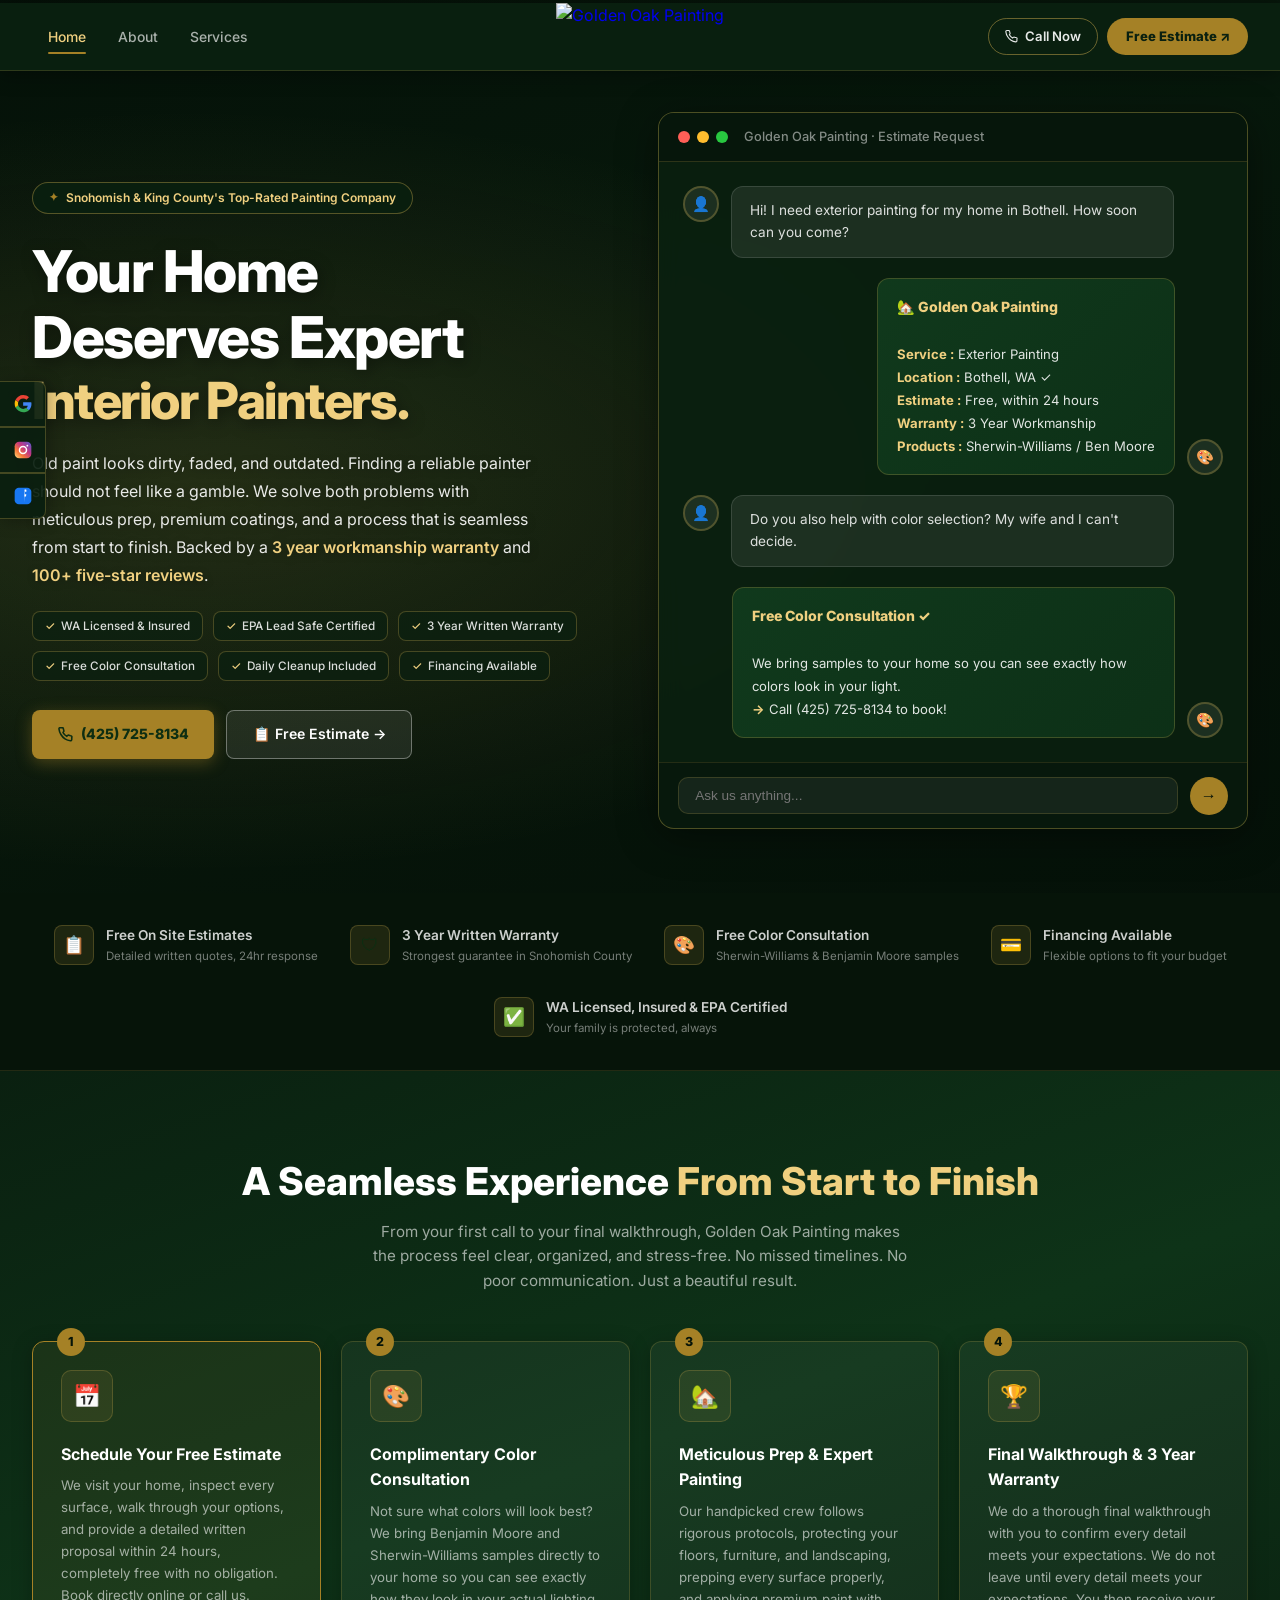
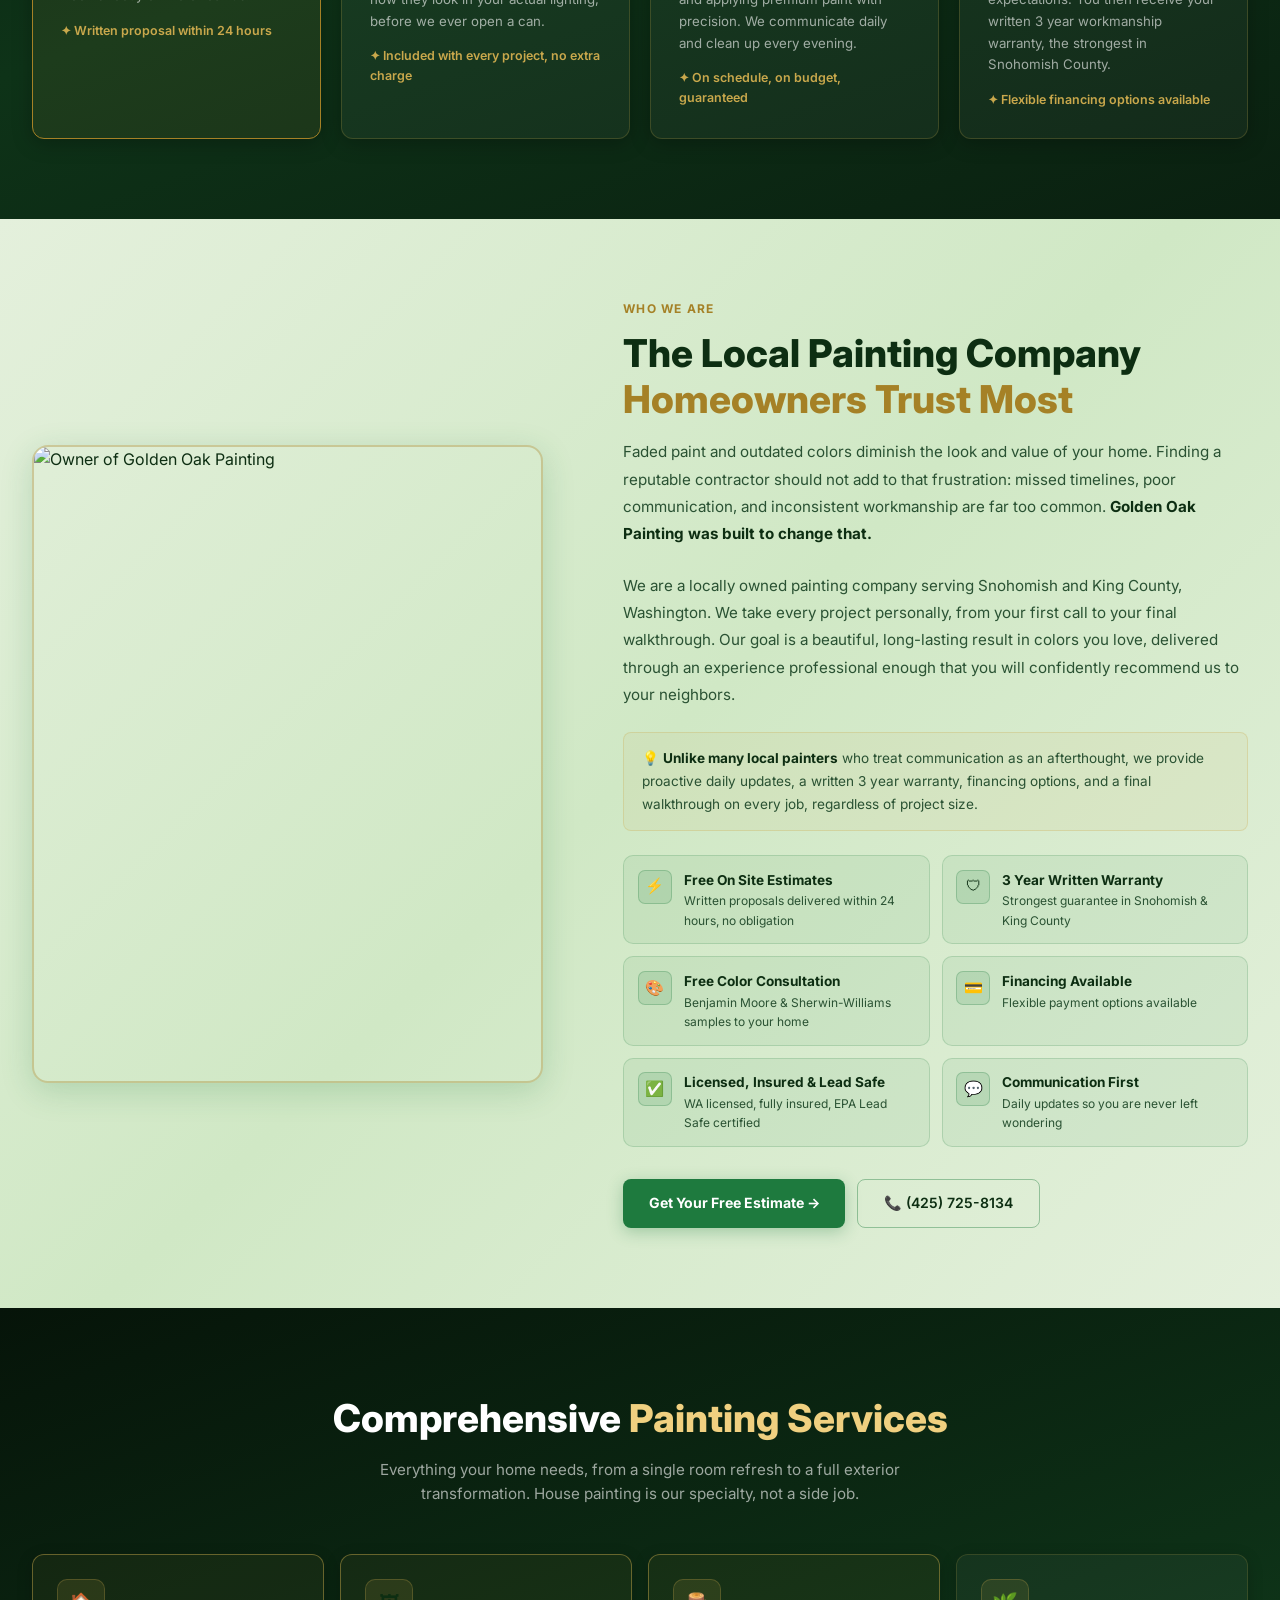
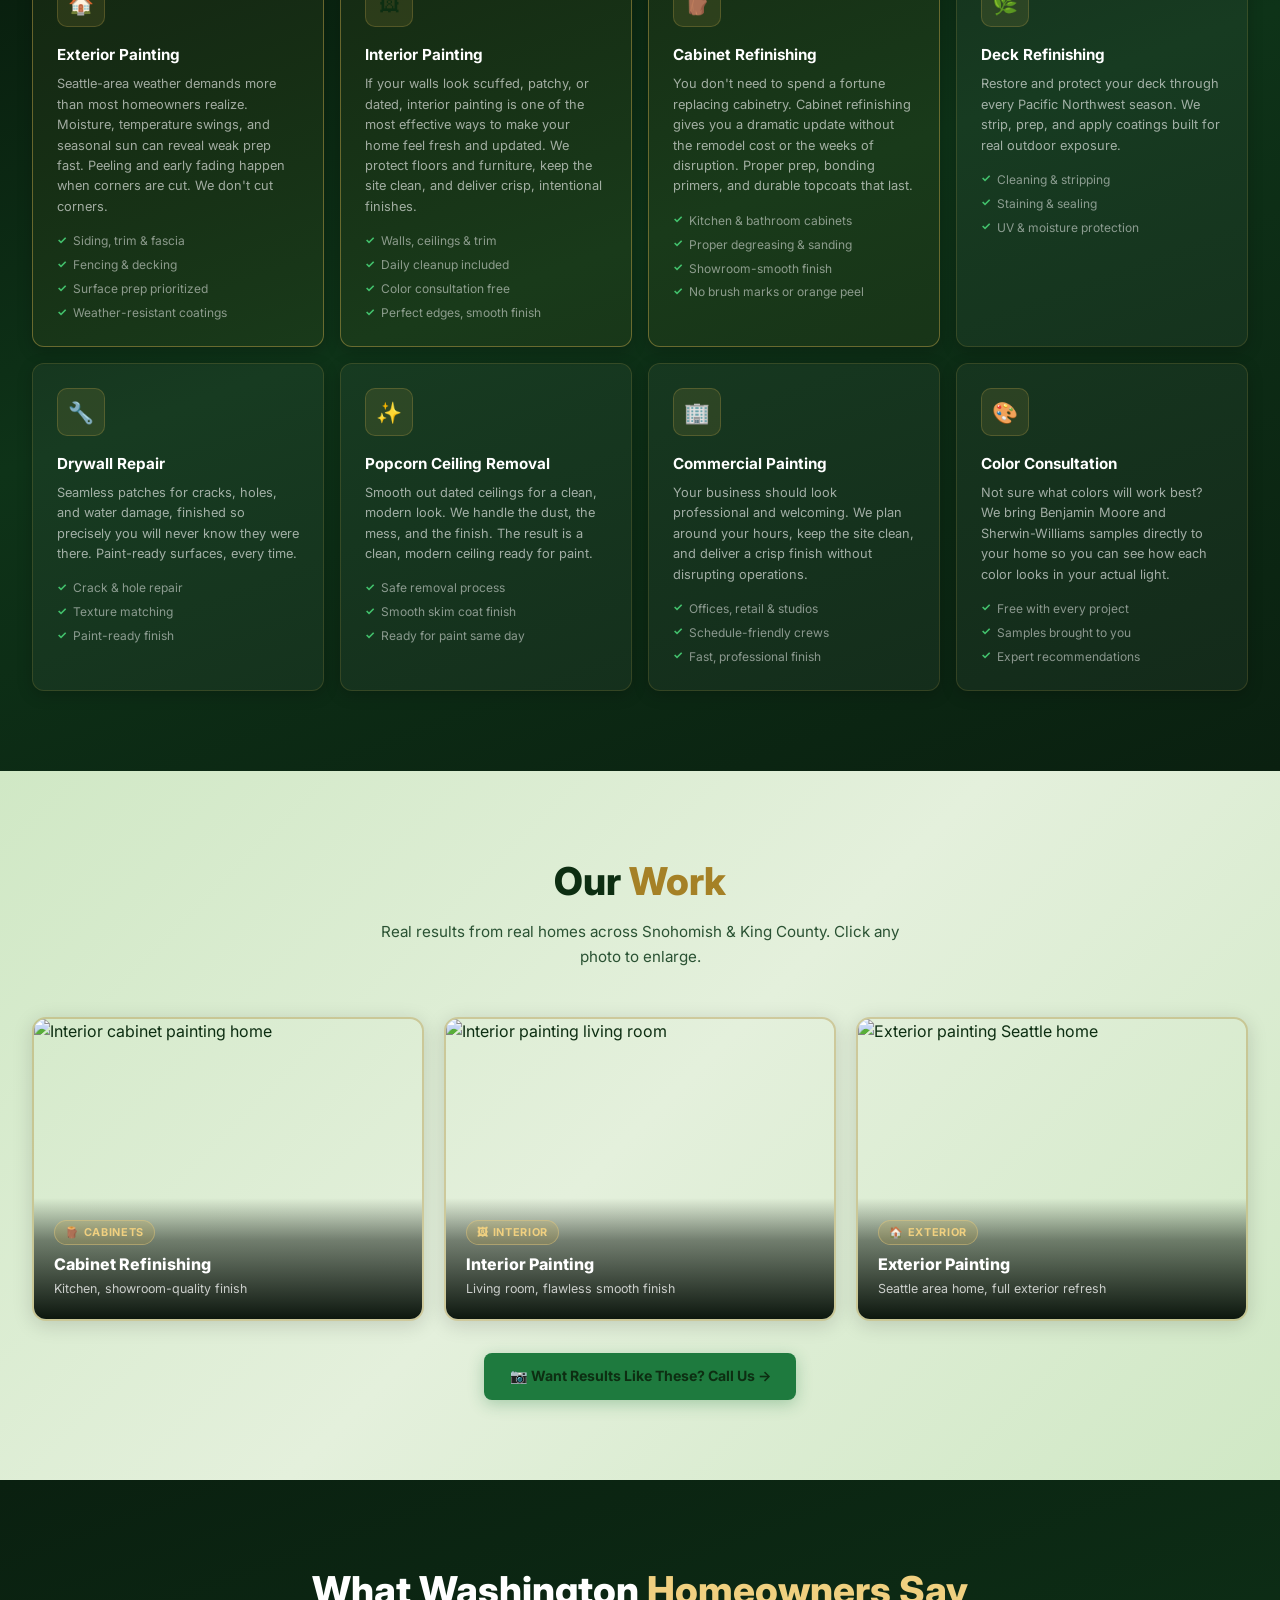
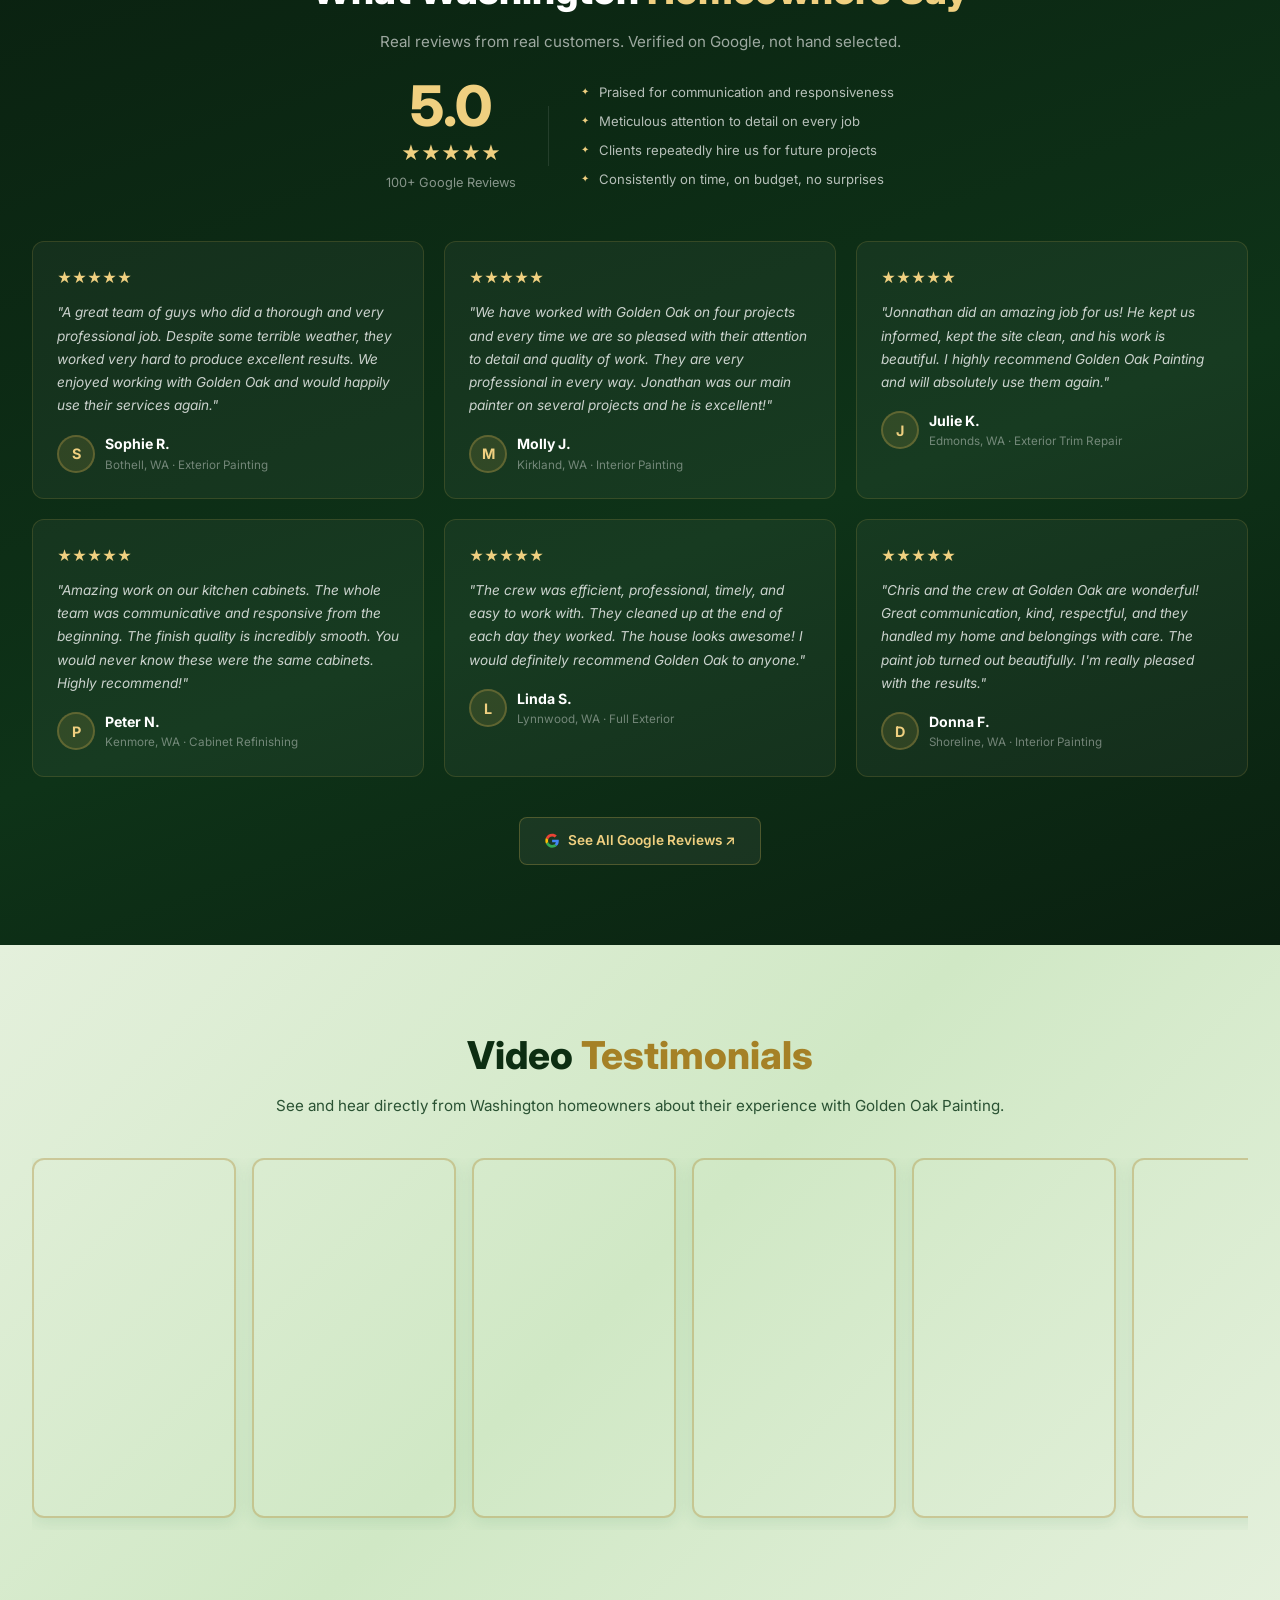
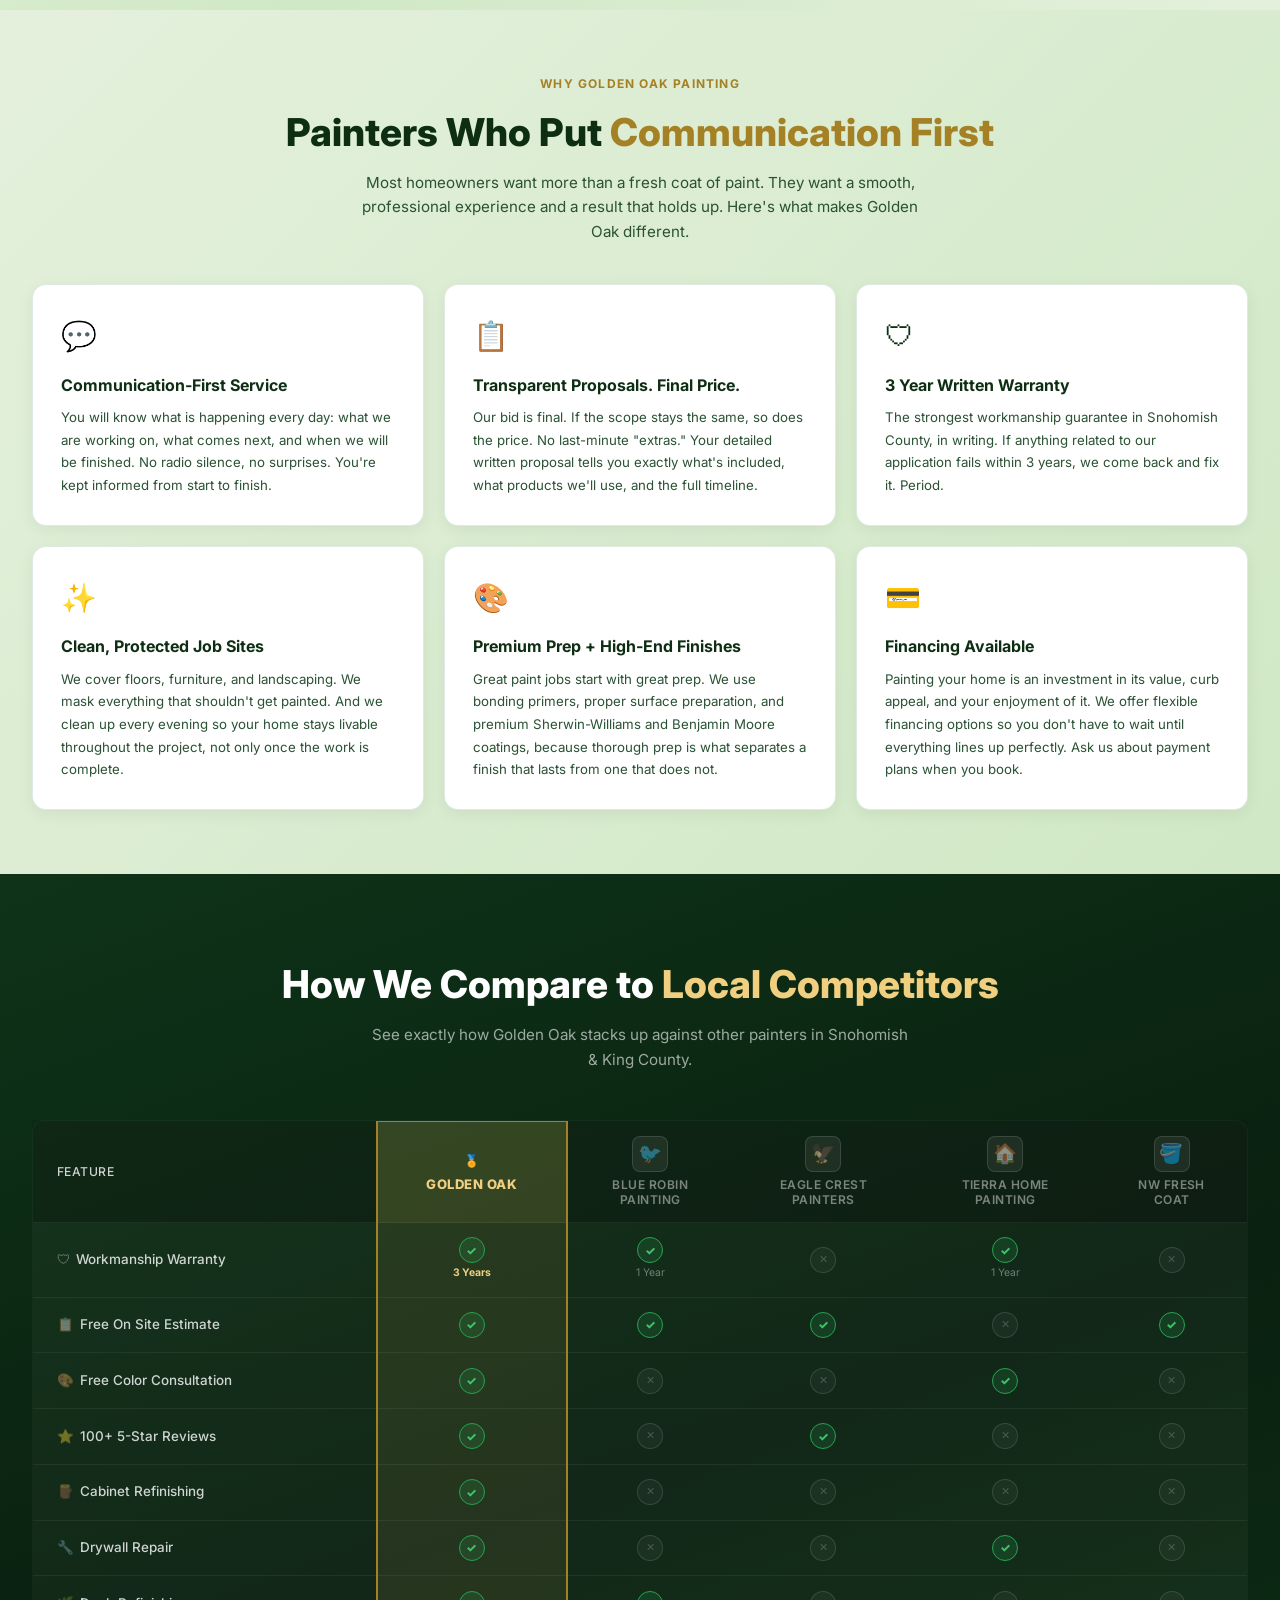
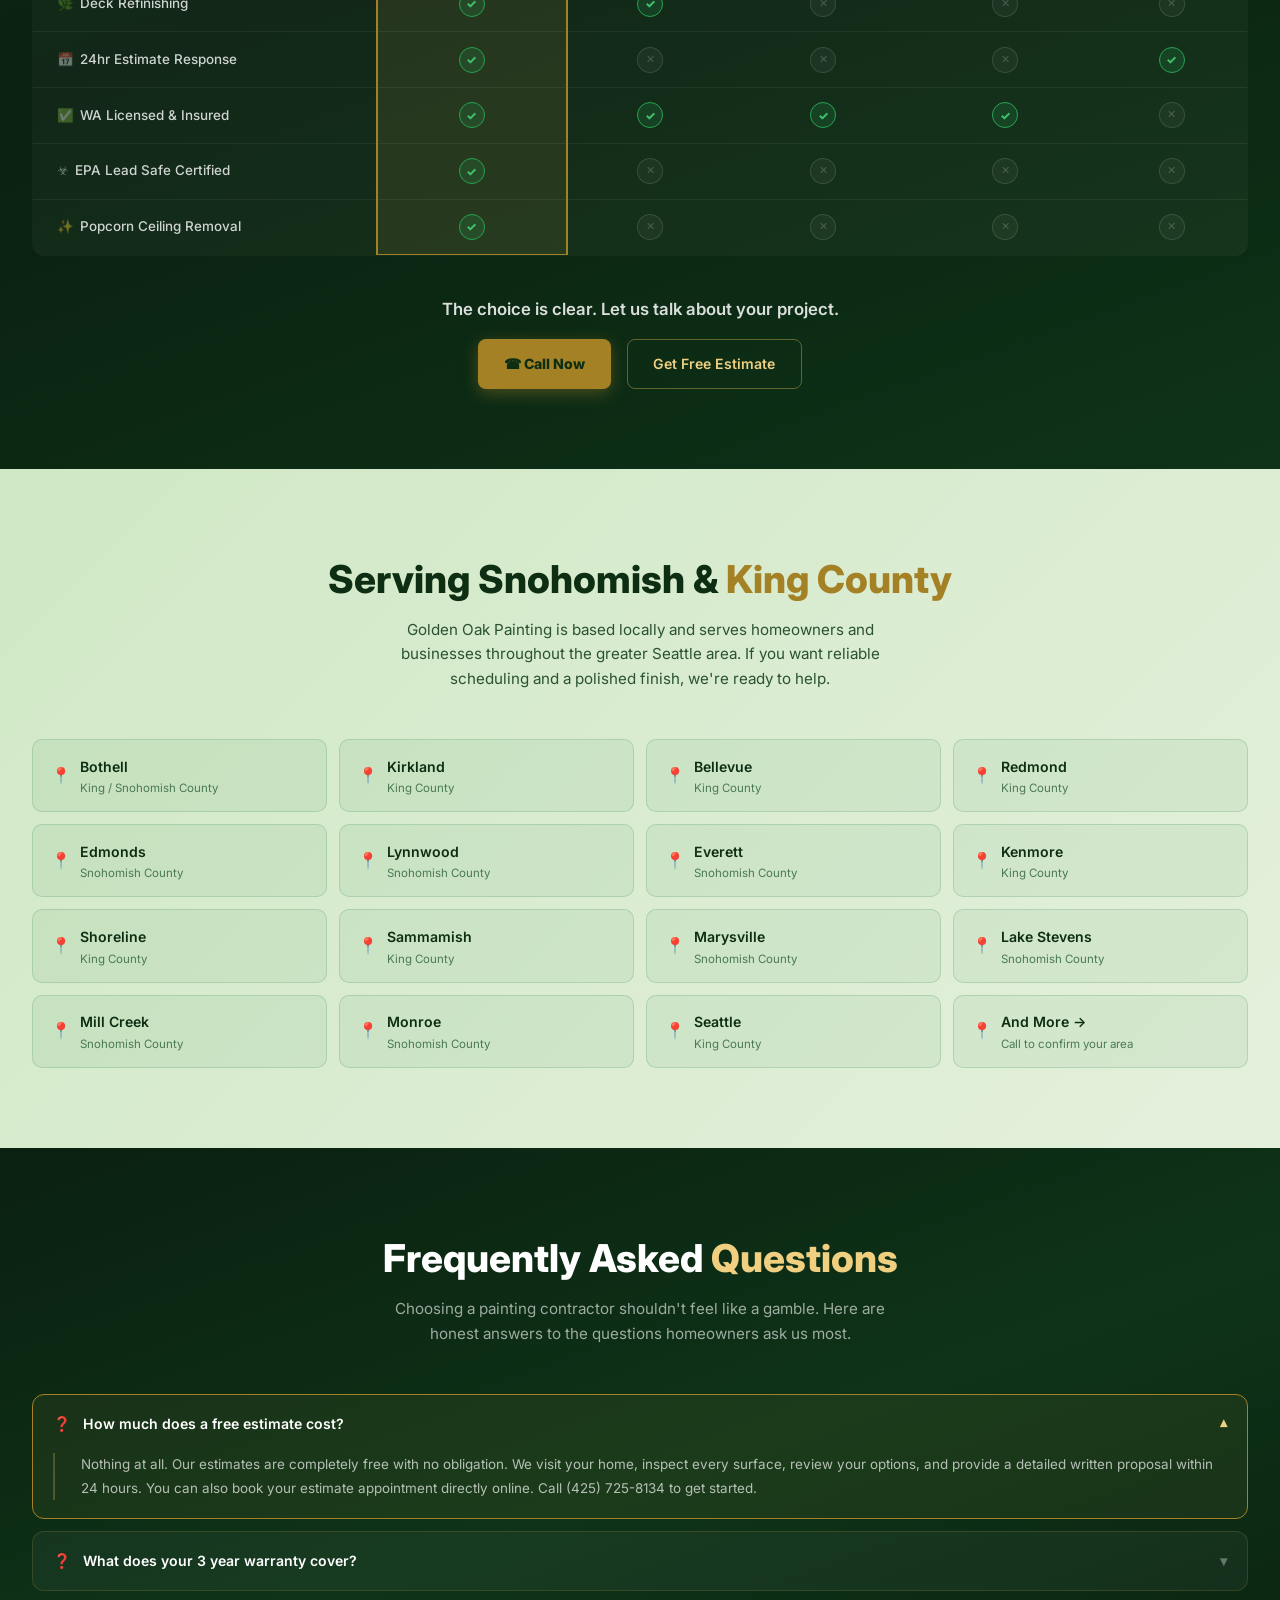
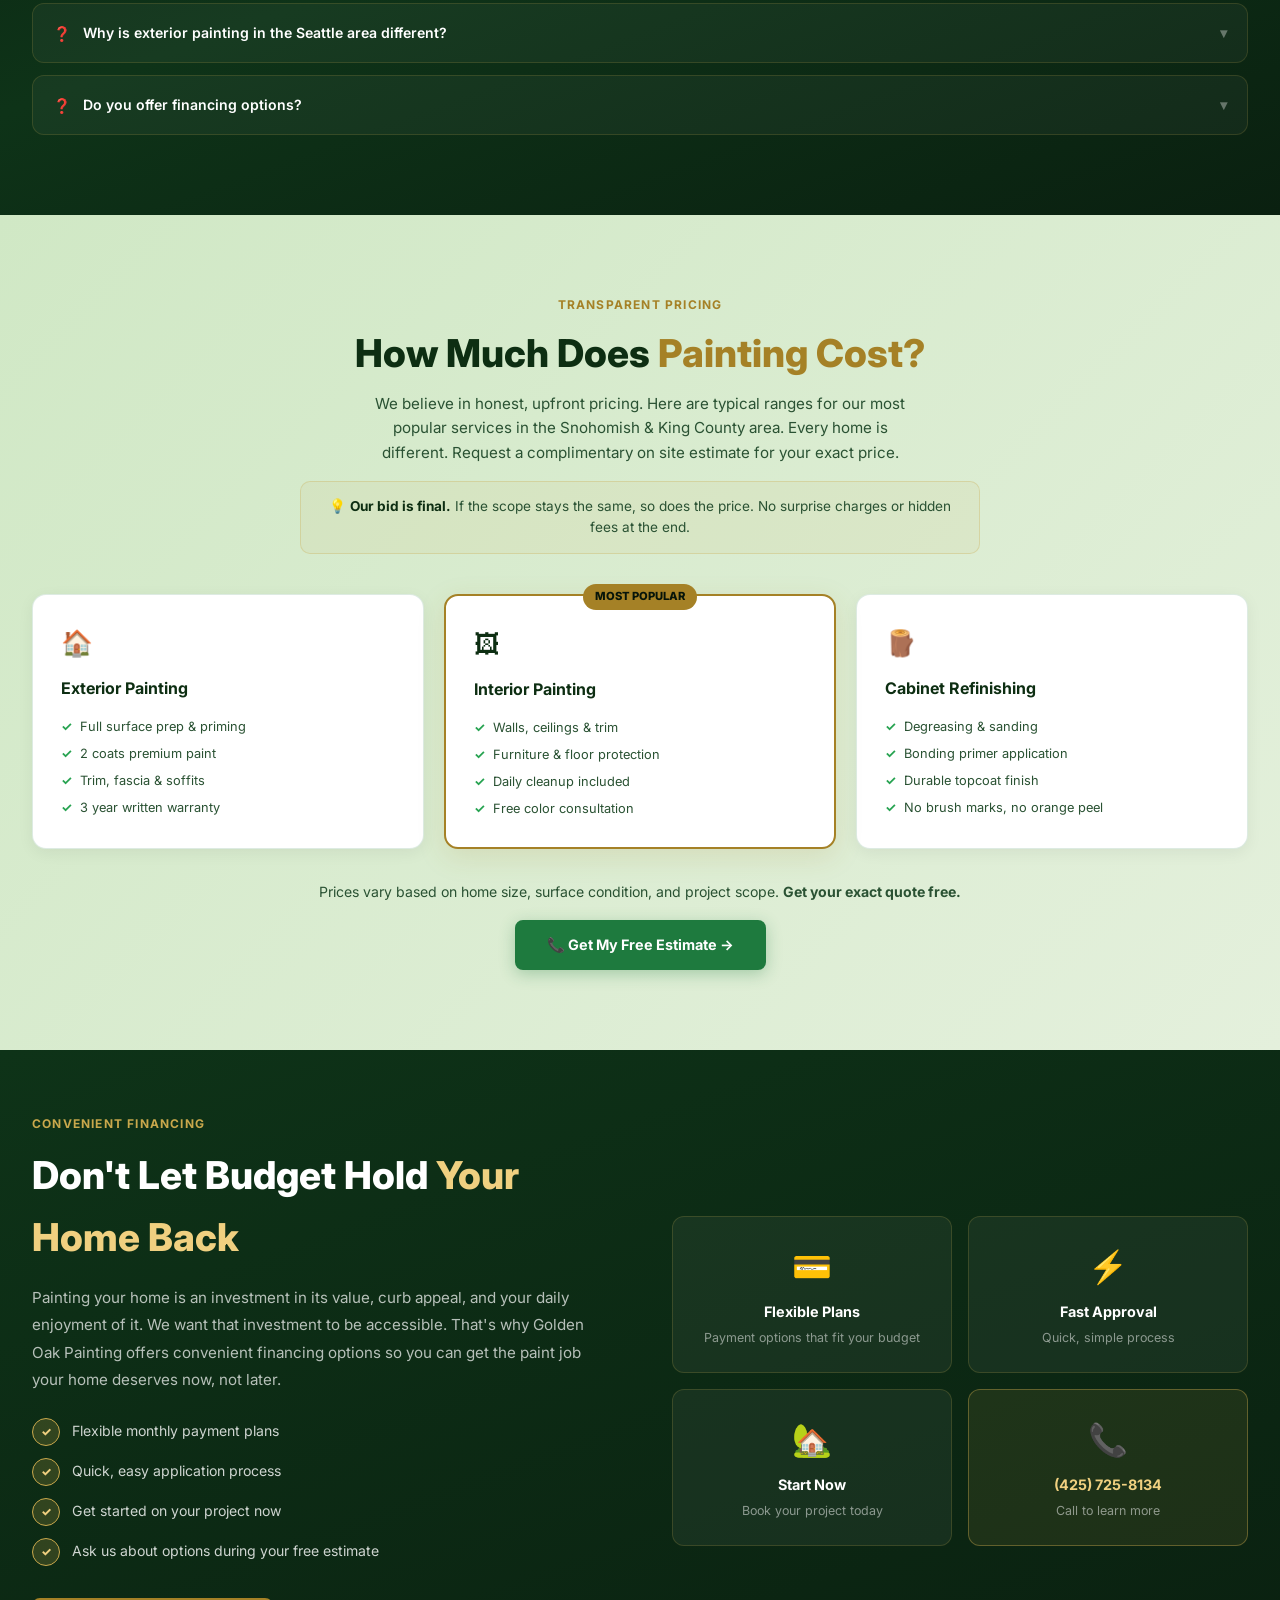
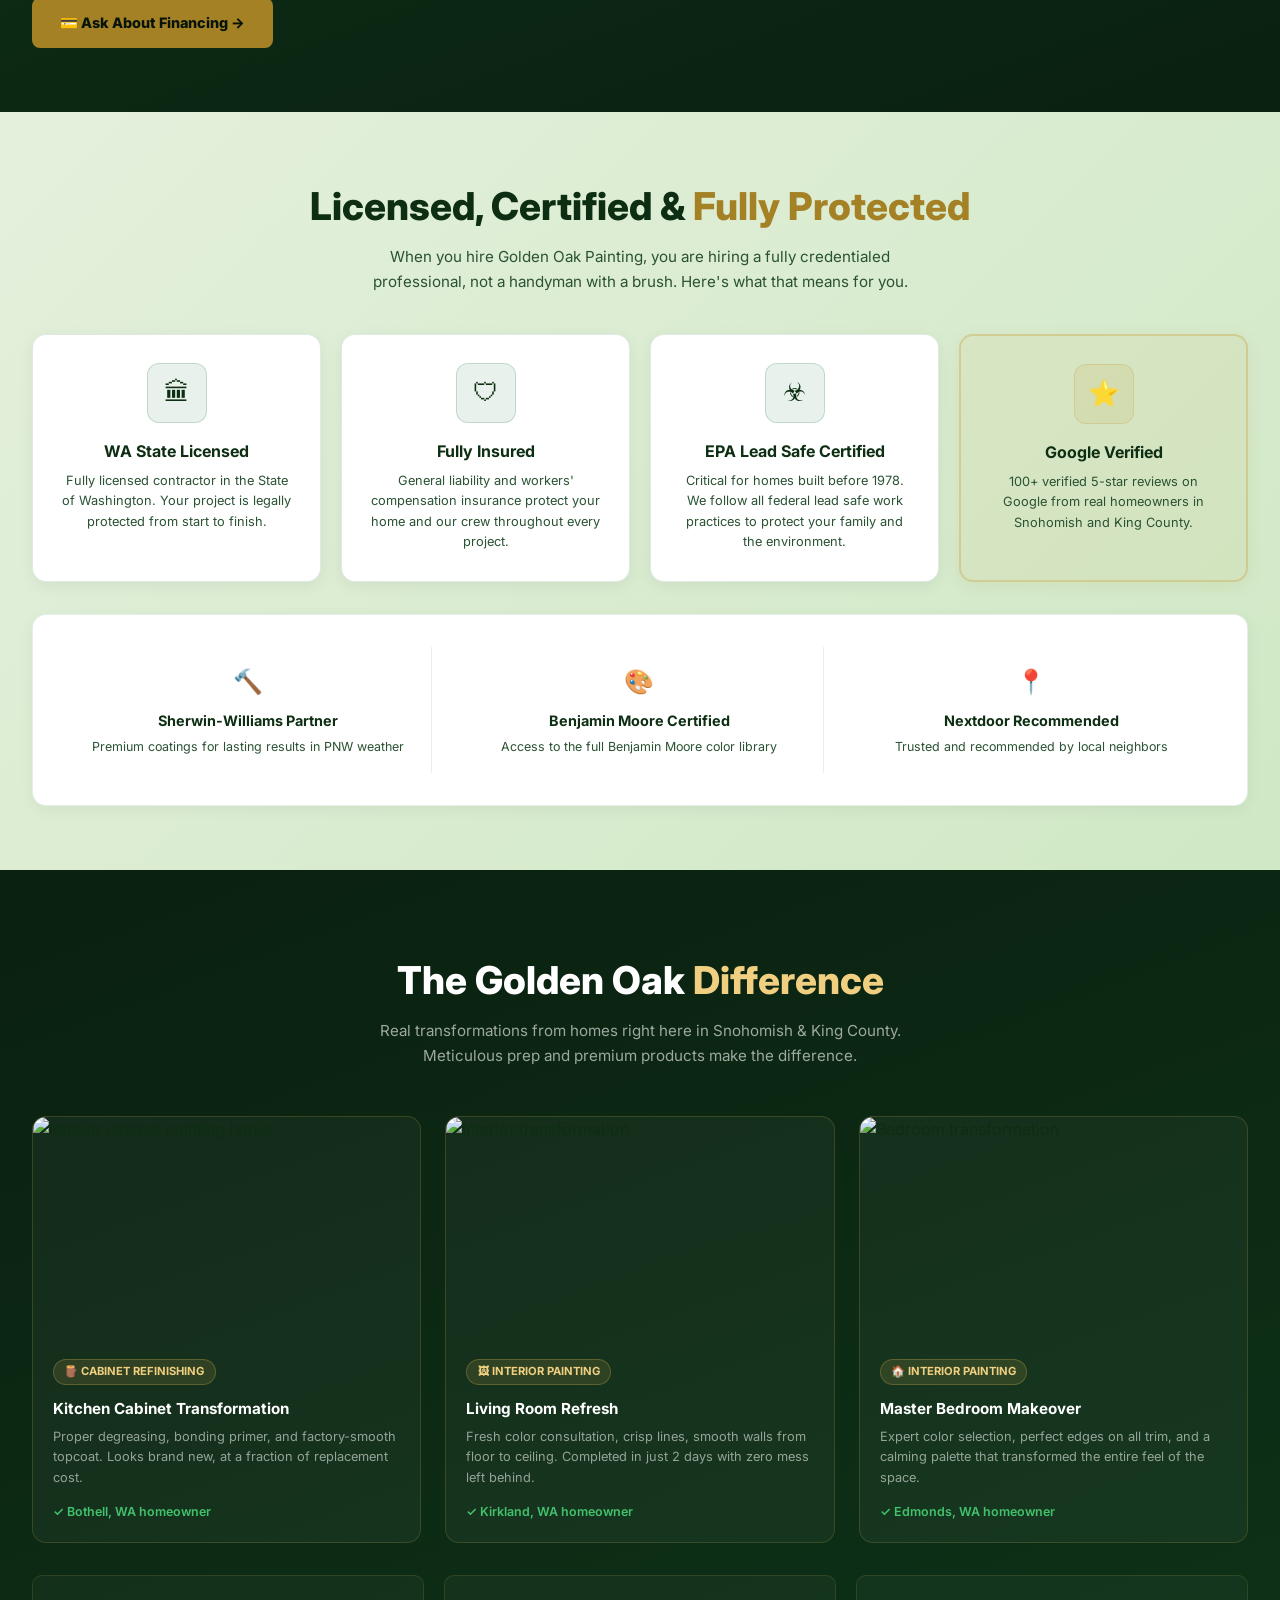
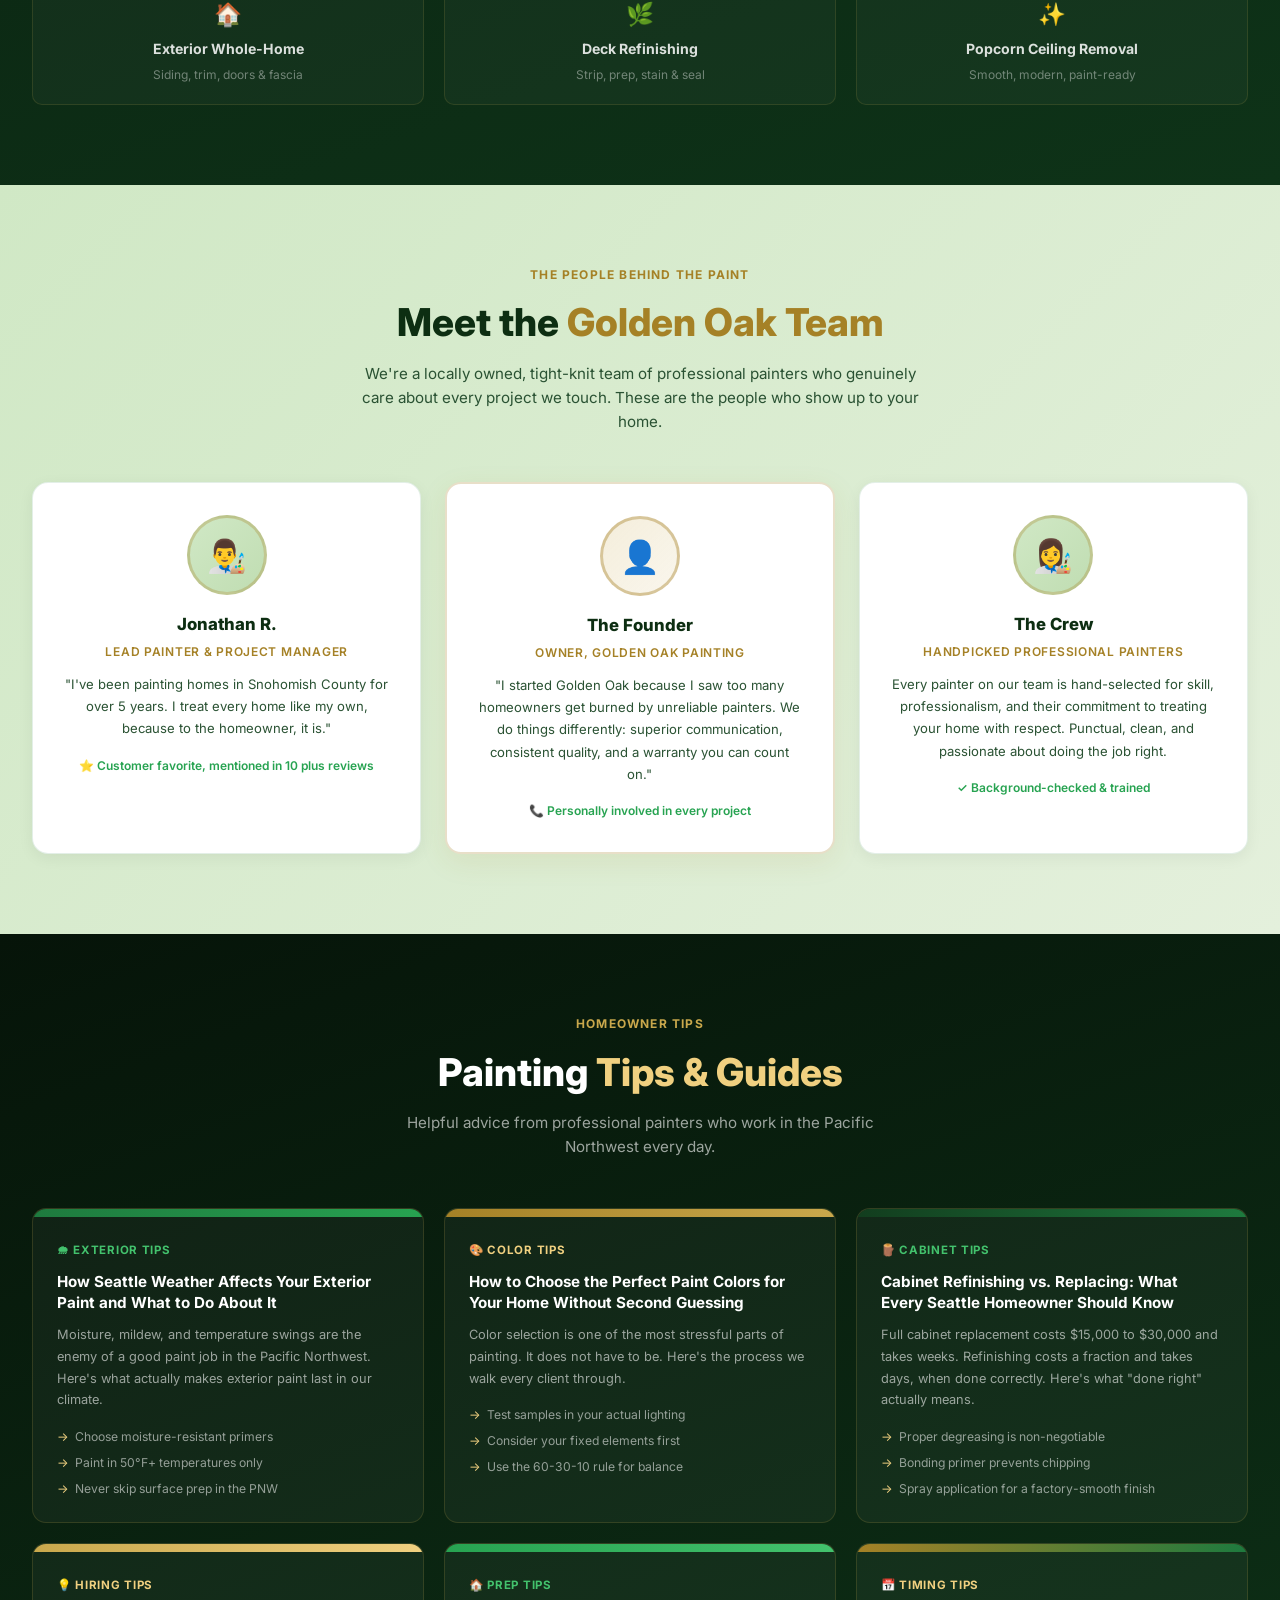
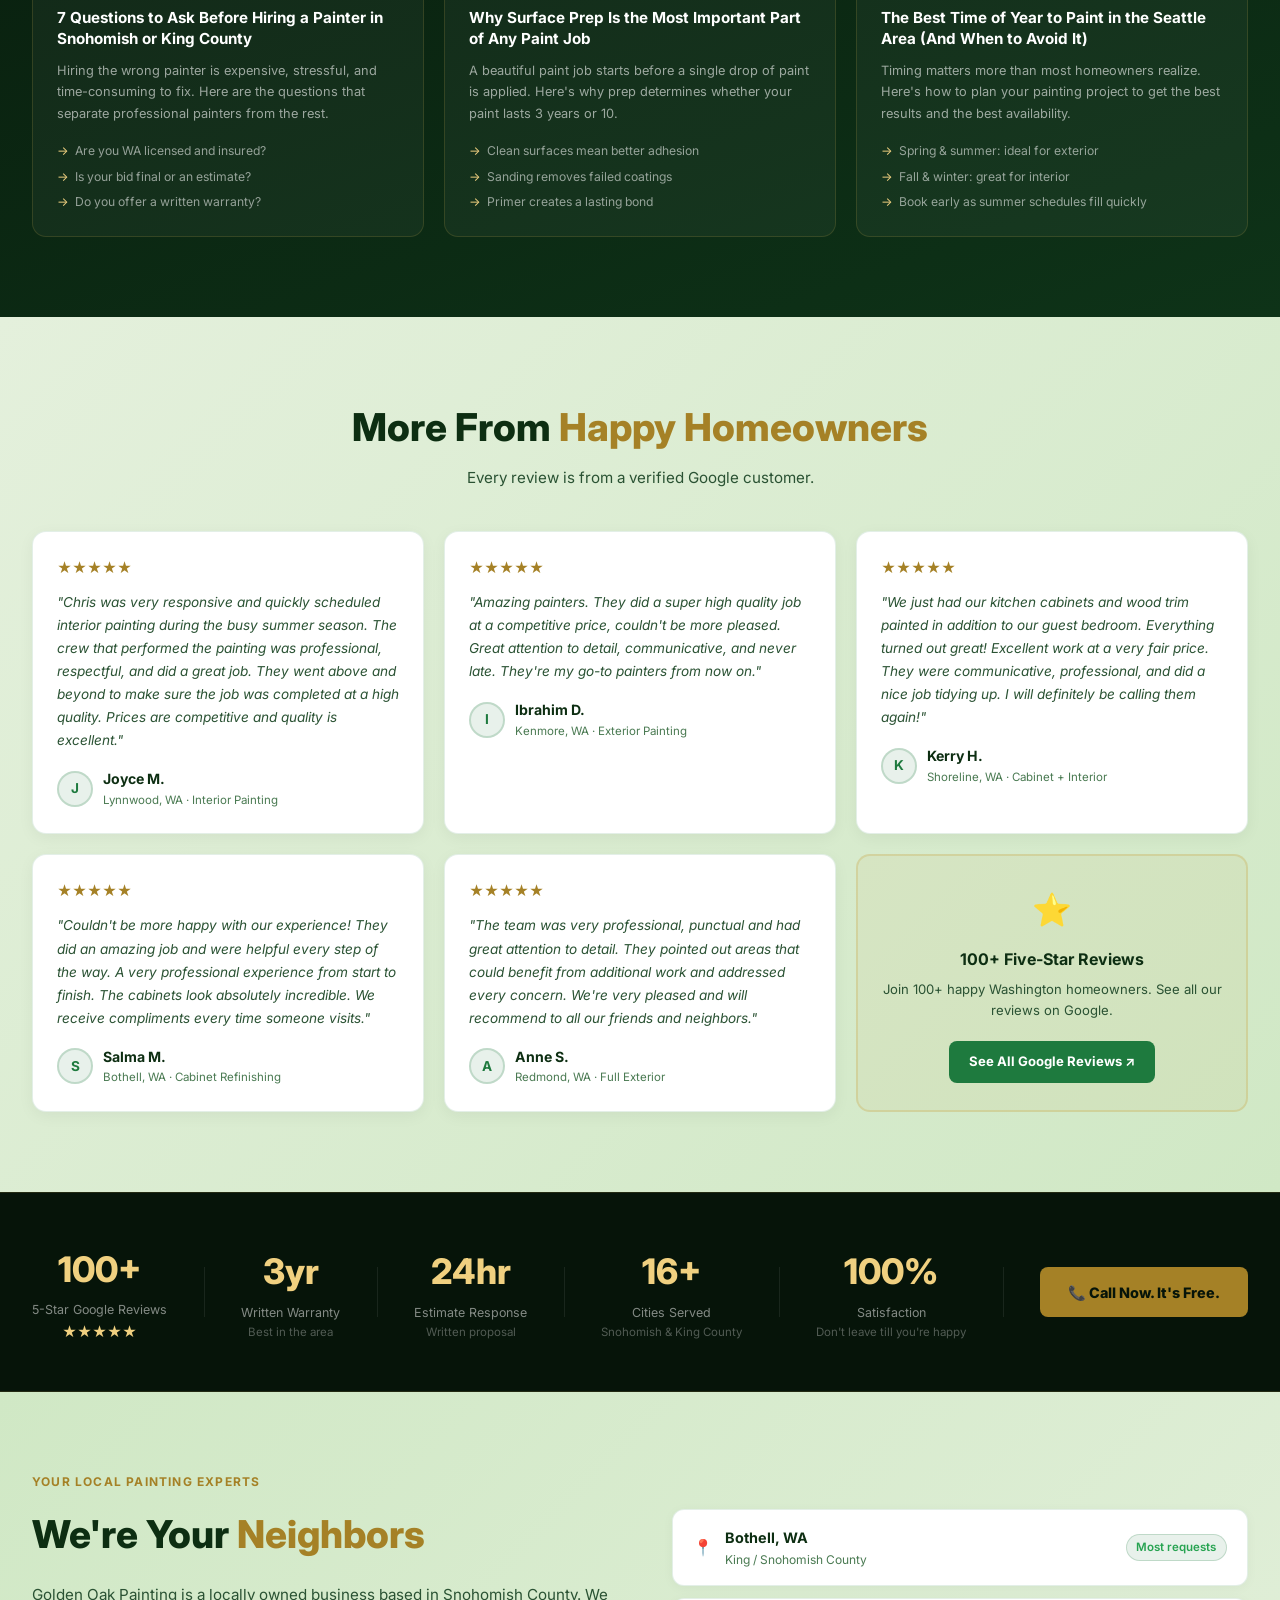
==== commit 0bd78b25: "Add files via upload" ====
--- a/index.html
+++ b/index.html
@@ -1,6 +1,14 @@
 <!DOCTYPE html>
 <html lang="en">
 <head>
+<!-- Google tag (gtag.js) -->
+<script async src="https://www.googletagmanager.com/gtag/js?id=G-CKF93D8VNG"></script>
+<script>
+  window.dataLayer = window.dataLayer || [];
+  function gtag(){dataLayer.push(arguments);}
+  gtag('js', new Date());
+  gtag('config', 'G-CKF93D8VNG');
+</script>
 <meta charset="UTF-8">
 <meta name="viewport" content="width=device-width, initial-scale=1.0">
 <meta name="format-detection" content="telephone=no">
@@ -46,7 +54,7 @@
   "aggregateRating": {
     "@type": "AggregateRating",
     "ratingValue": "5.0",
-    "reviewCount": "50",
+    "reviewCount": "100",
     "bestRating": "5",
     "worstRating": "1"
   },
@@ -132,7 +140,7 @@
         Your Home<br>Deserves Expert<br>
         <span class="tw-line"><span id="twText" class="tw-text"></span><span class="tw-cursor"></span></span>
       </p>
-      <p class="hero-sub">Old paint looks dirty, faded, and outdated. Finding a reliable painter should not feel like a gamble. We solve both problems with meticulous prep, premium coatings, and a process that is seamless from start to finish. Backed by a <a href="/about">3 year workmanship warranty</a> and <a href="/portfolio#reviews">50+ five star reviews</a>.</p>
+      <p class="hero-sub">Old paint looks dirty, faded, and outdated. Finding a reliable painter should not feel like a gamble. We solve both problems with meticulous prep, premium coatings, and a process that is seamless from start to finish. Backed by a <a href="/about">3 year workmanship warranty</a> and <a href="/portfolio#reviews">100+ five-star reviews</a>.</p>
       <div class="hero-trust">
         <div class="trust-badge"><span>✓</span> WA Licensed & Insured</div>
         <div class="trust-badge"><span>✓</span> EPA Lead Safe Certified</div>
@@ -416,7 +424,7 @@
       <div class="rs-score">
         <div class="rs-num">5.0</div>
         <div class="rs-stars">★★★★★</div>
-        <div class="rs-count">50+ Google Reviews</div>
+        <div class="rs-count">100+ Google Reviews</div>
       </div>
       <div class="rs-divider"></div>
       <div class="rs-highlights">
@@ -567,7 +575,7 @@
           </tr>
           <tr><td><span class="fi">📋</span>Free On Site Estimate</td><td class="col-us-td"><div class="chk-y" style="margin:0 auto">✓</div></td><td><div class="chk-y" style="margin:0 auto">✓</div></td><td><div class="chk-y" style="margin:0 auto">✓</div></td><td><div class="chk-n" style="margin:0 auto">✕</div></td><td><div class="chk-y" style="margin:0 auto">✓</div></td></tr>
           <tr><td><span class="fi">🎨</span>Free Color Consultation</td><td class="col-us-td"><div class="chk-y" style="margin:0 auto">✓</div></td><td><div class="chk-n" style="margin:0 auto">✕</div></td><td><div class="chk-n" style="margin:0 auto">✕</div></td><td><div class="chk-y" style="margin:0 auto">✓</div></td><td><div class="chk-n" style="margin:0 auto">✕</div></td></tr>
-          <tr><td><span class="fi">⭐</span>50+ 5 Star Reviews</td><td class="col-us-td"><div class="chk-y" style="margin:0 auto">✓</div></td><td><div class="chk-n" style="margin:0 auto">✕</div></td><td><div class="chk-y" style="margin:0 auto">✓</div></td><td><div class="chk-n" style="margin:0 auto">✕</div></td><td><div class="chk-n" style="margin:0 auto">✕</div></td></tr>
+          <tr><td><span class="fi">⭐</span>100+ 5-Star Reviews</td><td class="col-us-td"><div class="chk-y" style="margin:0 auto">✓</div></td><td><div class="chk-n" style="margin:0 auto">✕</div></td><td><div class="chk-y" style="margin:0 auto">✓</div></td><td><div class="chk-n" style="margin:0 auto">✕</div></td><td><div class="chk-n" style="margin:0 auto">✕</div></td></tr>
           <tr><td><span class="fi">🪵</span>Cabinet Refinishing</td><td class="col-us-td"><div class="chk-y" style="margin:0 auto">✓</div></td><td><div class="chk-n" style="margin:0 auto">✕</div></td><td><div class="chk-n" style="margin:0 auto">✕</div></td><td><div class="chk-n" style="margin:0 auto">✕</div></td><td><div class="chk-n" style="margin:0 auto">✕</div></td></tr>
           <tr><td><span class="fi">🔧</span>Drywall Repair</td><td class="col-us-td"><div class="chk-y" style="margin:0 auto">✓</div></td><td><div class="chk-n" style="margin:0 auto">✕</div></td><td><div class="chk-n" style="margin:0 auto">✕</div></td><td><div class="chk-y" style="margin:0 auto">✓</div></td><td><div class="chk-n" style="margin:0 auto">✕</div></td></tr>
           <tr><td><span class="fi">🌿</span>Deck Refinishing</td><td class="col-us-td"><div class="chk-y" style="margin:0 auto">✓</div></td><td><div class="chk-y" style="margin:0 auto">✓</div></td><td><div class="chk-n" style="margin:0 auto">✕</div></td><td><div class="chk-n" style="margin:0 auto">✕</div></td><td><div class="chk-n" style="margin:0 auto">✕</div></td></tr>
@@ -765,7 +773,7 @@
       <div style="background:rgba(201,168,76,0.08);border:2px solid rgba(201,168,76,0.4);border-radius:14px;padding:1.75rem;text-align:center;box-shadow:0 4px 16px rgba(165,129,38,0.1)">
         <div style="width:60px;height:60px;border-radius:12px;background:rgba(201,168,76,0.15);border:1px solid rgba(201,168,76,0.3);display:flex;align-items:center;justify-content:center;font-size:1.6rem;margin:0 auto 1rem">⭐</div>
         <div style="font-weight:700;color:var(--text);margin-bottom:0.4rem">Google Verified</div>
-        <div style="font-size:0.8rem;color:var(--text2);line-height:1.6">50+ verified 5-star reviews on Google from real homeowners in Snohomish and King County.</div>
+        <div style="font-size:0.8rem;color:var(--text2);line-height:1.6">100+ verified 5-star reviews on Google from real homeowners in Snohomish and King County.</div>
       </div>
     </div>
     <div style="background:#fff;border:1.5px solid rgba(30,122,62,0.12);border-radius:14px;padding:2rem;margin-top:2rem;display:grid;grid-template-columns:1fr 1fr 1fr;gap:1.5rem;box-shadow:0 4px 16px rgba(0,0,0,0.05)" class="reveal">
@@ -1004,8 +1012,8 @@
       </div>
       <div style="background:rgba(201,168,76,0.08);border:2px solid rgba(201,168,76,0.3);border-radius:14px;padding:1.5rem;display:flex;flex-direction:column;align-items:center;justify-content:center;text-align:center;min-height:200px">
         <div style="font-size:2rem;margin-bottom:0.75rem">⭐</div>
-        <div style="font-weight:700;color:var(--text);font-size:1rem;margin-bottom:0.4rem">50+ Five Star Reviews</div>
-        <div style="font-size:0.82rem;color:var(--text2);margin-bottom:1.25rem;line-height:1.6">Join hundreds of happy Washington homeowners. See all our reviews on Google.</div>
+        <div style="font-weight:700;color:var(--text);font-size:1rem;margin-bottom:0.4rem">100+ Five-Star Reviews</div>
+        <div style="font-size:0.82rem;color:var(--text2);margin-bottom:1.25rem;line-height:1.6">Join 100+ happy Washington homeowners. See all our reviews on Google.</div>
         <a href="https://share.google/kBf1gE6go8QIPGcQb" target="_blank" rel="noopener" style="display:inline-flex;align-items:center;gap:0.5rem;padding:0.65rem 1.25rem;border-radius:8px;background:var(--green);color:#fff;font-size:0.82rem;font-weight:700;text-decoration:none">See All Google Reviews ↗</a>
       </div>
     </div>
@@ -1016,7 +1024,7 @@
 <section id="socialproof" style="background:var(--dark1);padding:3rem 2rem;border-top:1px solid rgba(201,168,76,0.15);border-bottom:1px solid rgba(201,168,76,0.15)">
   <div class="section-inner">
     <div style="display:flex;flex-wrap:wrap;gap:2rem;align-items:center;justify-content:space-between" class="reveal">
-      <div style="text-align:center"><div style="font-size:2.2rem;font-weight:800;color:var(--gold3)">50+</div><div style="font-size:0.78rem;color:rgba(255,255,255,0.5);margin-top:0.2rem">5 Star Google Reviews</div><div style="color:var(--gold3);font-size:0.9rem">★★★★★</div></div>
+      <div style="text-align:center"><div style="font-size:2.2rem;font-weight:800;color:var(--gold3)">100+</div><div style="font-size:0.78rem;color:rgba(255,255,255,0.5);margin-top:0.2rem">5-Star Google Reviews</div><div style="color:var(--gold3);font-size:0.9rem">★★★★★</div></div>
       <div style="width:1px;height:50px;background:rgba(255,255,255,0.08)"></div>
       <div style="text-align:center"><div style="font-size:2.2rem;font-weight:800;color:var(--gold3)">3yr</div><div style="font-size:0.78rem;color:rgba(255,255,255,0.5);margin-top:0.2rem">Written Warranty</div><div style="font-size:0.72rem;color:rgba(255,255,255,0.3)">Best in the area</div></div>
       <div style="width:1px;height:50px;background:rgba(255,255,255,0.08)"></div>
@@ -1065,7 +1073,7 @@
   <div class="finalcta-inner reveal">
     <div class="finalcta-logo"><img src="https://cdn.prod.website-files.com/67cbada18d07464c05c5ebd4/68ad2a985d8bb816f4c9b958_GOP%20-%20Main%20Logo%20Transparent%20(1).png" alt="Golden Oak Painting"></div>
     <h2 class="finalcta-title">Ready to Transform Your <span>Home?</span></h2>
-    <p class="finalcta-sub">Join 50+ happy Washington homeowners who trust Golden Oak Painting for beautiful, long-lasting results. Get your free estimate today. No pressure, no obligation, just a clear and honest proposal.</p>
+    <p class="finalcta-sub">Join 100+ happy Washington homeowners who trust Golden Oak Painting for beautiful, long-lasting results. Get your free estimate today. No pressure, no obligation, just a clear and honest proposal.</p>
     <div class="finalcta-btns">
       <a href="tel:4257258134" class="btn-gold-hero">
         <svg width="16" height="16" fill="none" stroke="currentColor" stroke-width="2" viewBox="0 0 24 24"><path d="M22 16.92v3a2 2 0 0 1-2.18 2 19.79 19.79 0 0 1-8.63-3.07A19.5 19.5 0 0 1 4.69 12 19.79 19.79 0 0 1 1.61 3.44 2 2 0 0 1 3.58 1h3a2 2 0 0 1 2 1.72 12.84 12.84 0 0 0 .7 2.81 2 2 0 0 1-.45 2.11L8.09 8.91a16 16 0 0 0 6 6l1.27-1.27a2 2 0 0 1 2.11-.45 12.84 12.84 0 0 0 2.81.7A2 2 0 0 1 22 16.92z"/></svg>
@@ -1074,7 +1082,7 @@
       <a href="/contact" class="btn-green-hero">📋 Request Free Estimate →</a>
     </div>
     <div class="fcstats">
-      <div class="fcstat"><span class="fcstat-icon">⭐</span><span class="fcstat-num">50+</span>&nbsp;5 Star Reviews</div>
+      <div class="fcstat"><span class="fcstat-icon">⭐</span><span class="fcstat-num">100+</span>&nbsp;5-Star Reviews</div>
       <div class="fcstat"><span class="fcstat-icon">🛡</span><span class="fcstat-num">3yr</span>&nbsp;Written Warranty</div>
       <div class="fcstat"><span class="fcstat-icon">✅</span><span class="fcstat-num">WA</span>&nbsp;Licensed & Insured</div>
       <div class="fcstat"><span class="fcstat-icon">🎨</span><span class="fcstat-num">Free</span>&nbsp;Color Consult</div>
@@ -1137,7 +1145,7 @@
     </div>
     <div class="footer-bottom">
       <div class="footer-copy">© 2026 Golden Oak Painting. All rights reserved. Serving Snohomish & King County, WA.</div>
-      <div class="footer-legal"><a href="#">Privacy Policy</a><a href="#">Terms of Service</a></div><div style="font-size:0.72rem;color:rgba(255,255,255,0.2)">Developed by <a href="https://contractorarsenal.com" target="_blank" rel="noopener" style="color:rgba(255,255,255,0.35);text-decoration:none">ContractorArsenal.com</a></div>
+      <div class="footer-legal"><a href="/privacy.html">Privacy Policy</a><a href="/terms.html">Terms of Service</a></div><div style="font-size:0.72rem;color:rgba(255,255,255,0.2)">Developed by <a href="https://contractorarsenal.com" target="_blank" rel="noopener" style="color:rgba(255,255,255,0.35);text-decoration:none">ContractorArsenal.com</a></div>
     </div>
   </div>
 </footer>
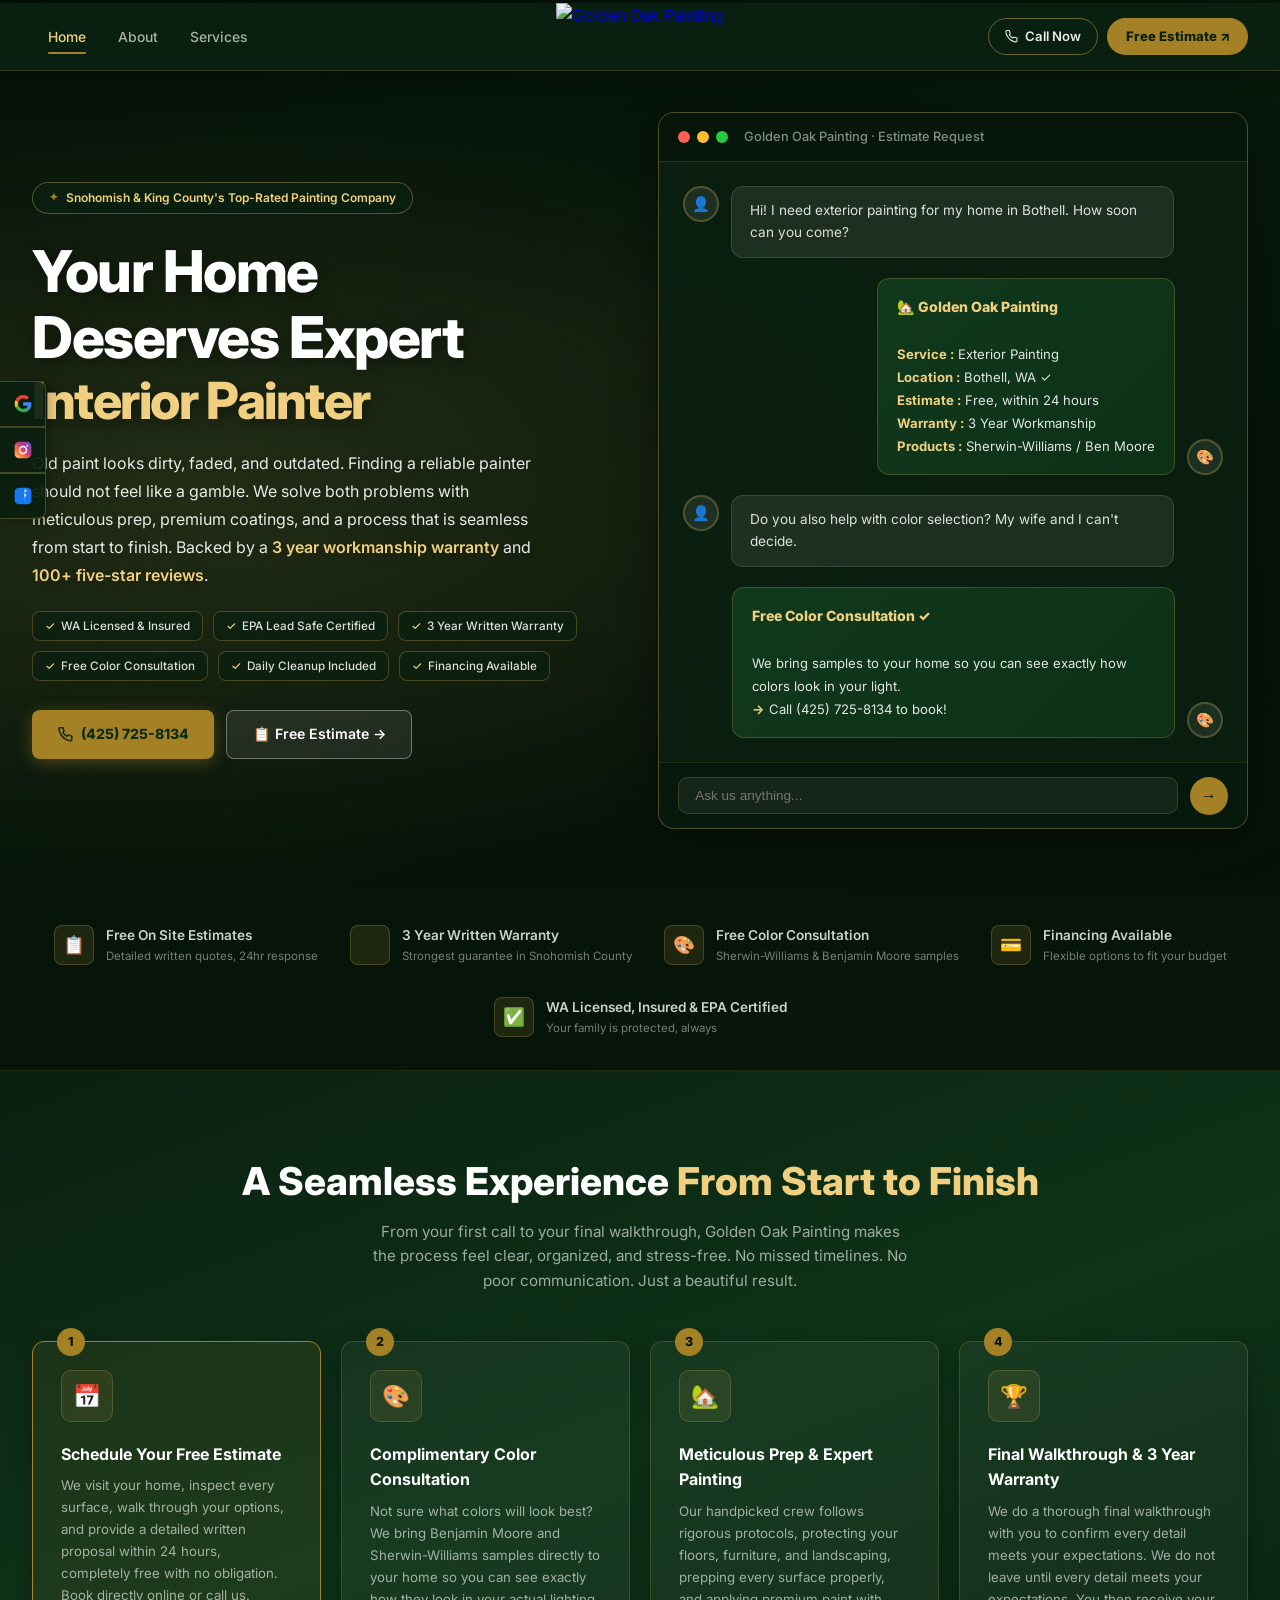
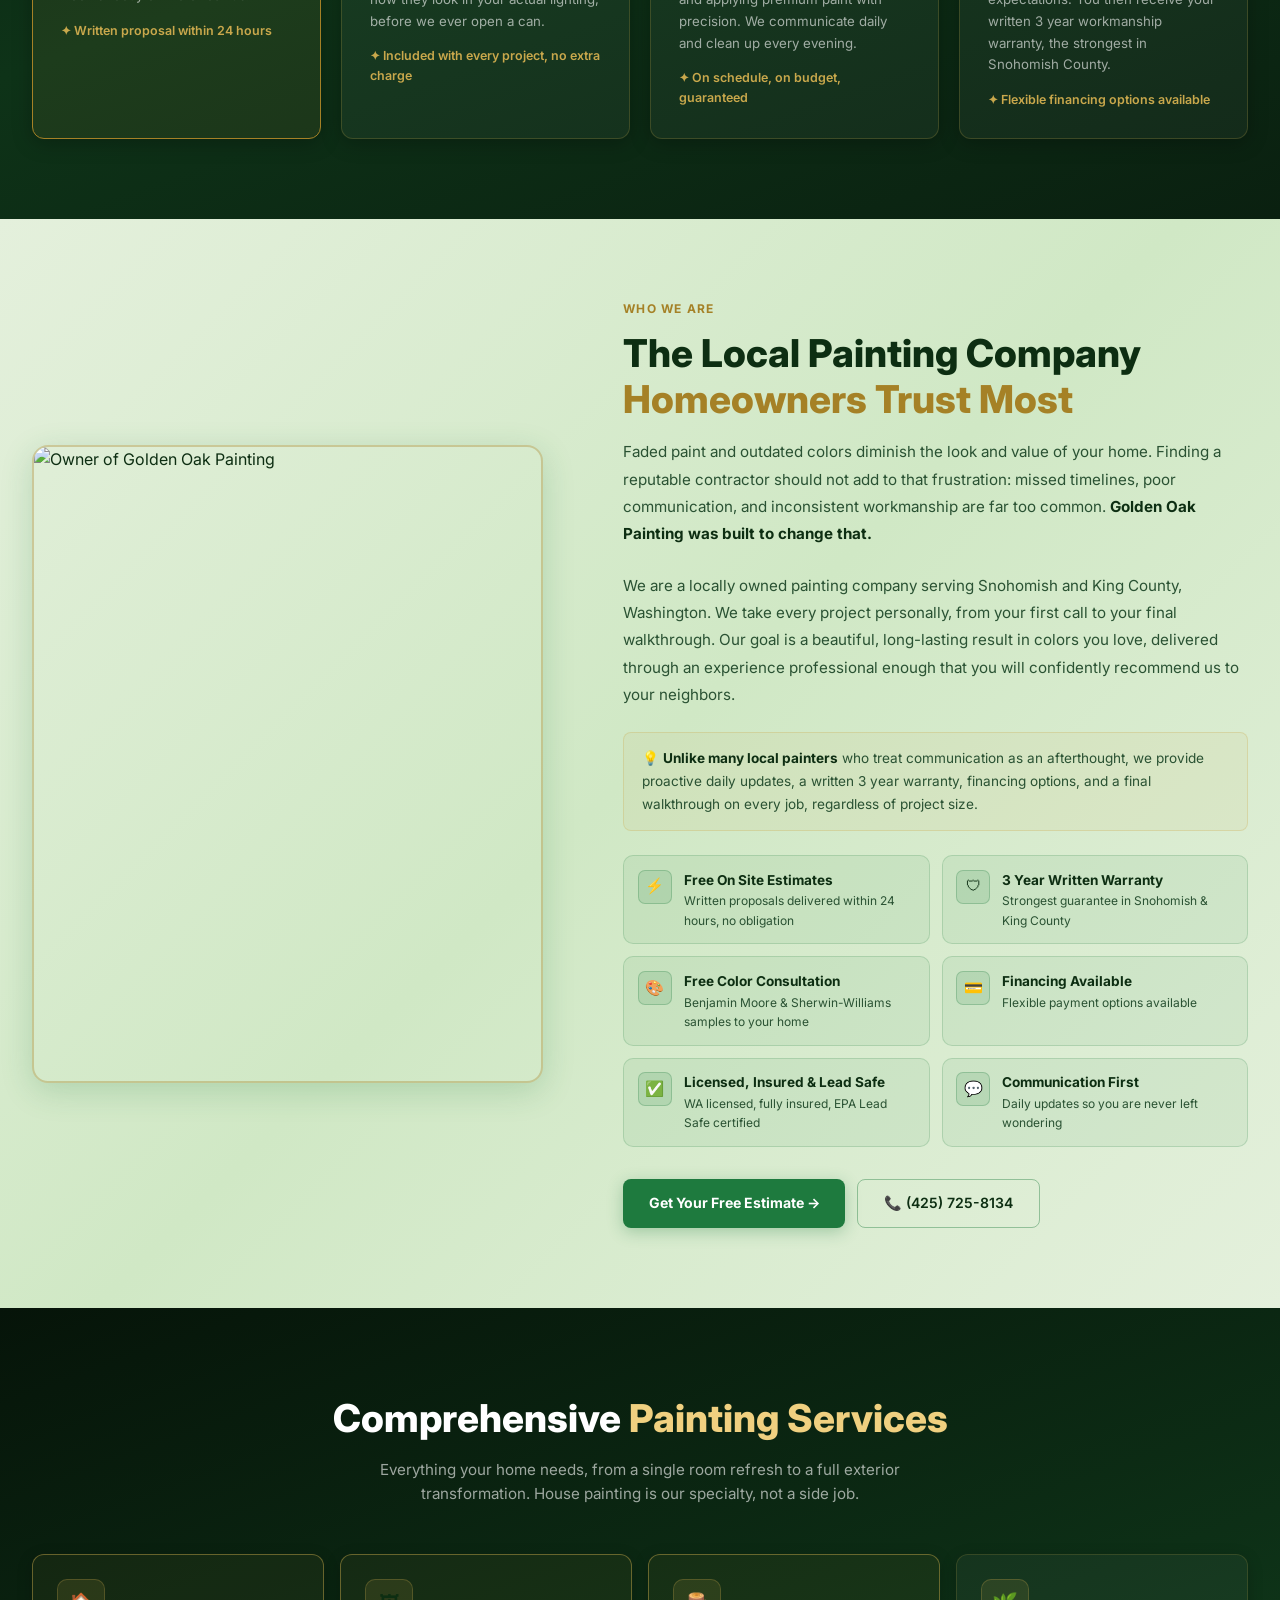
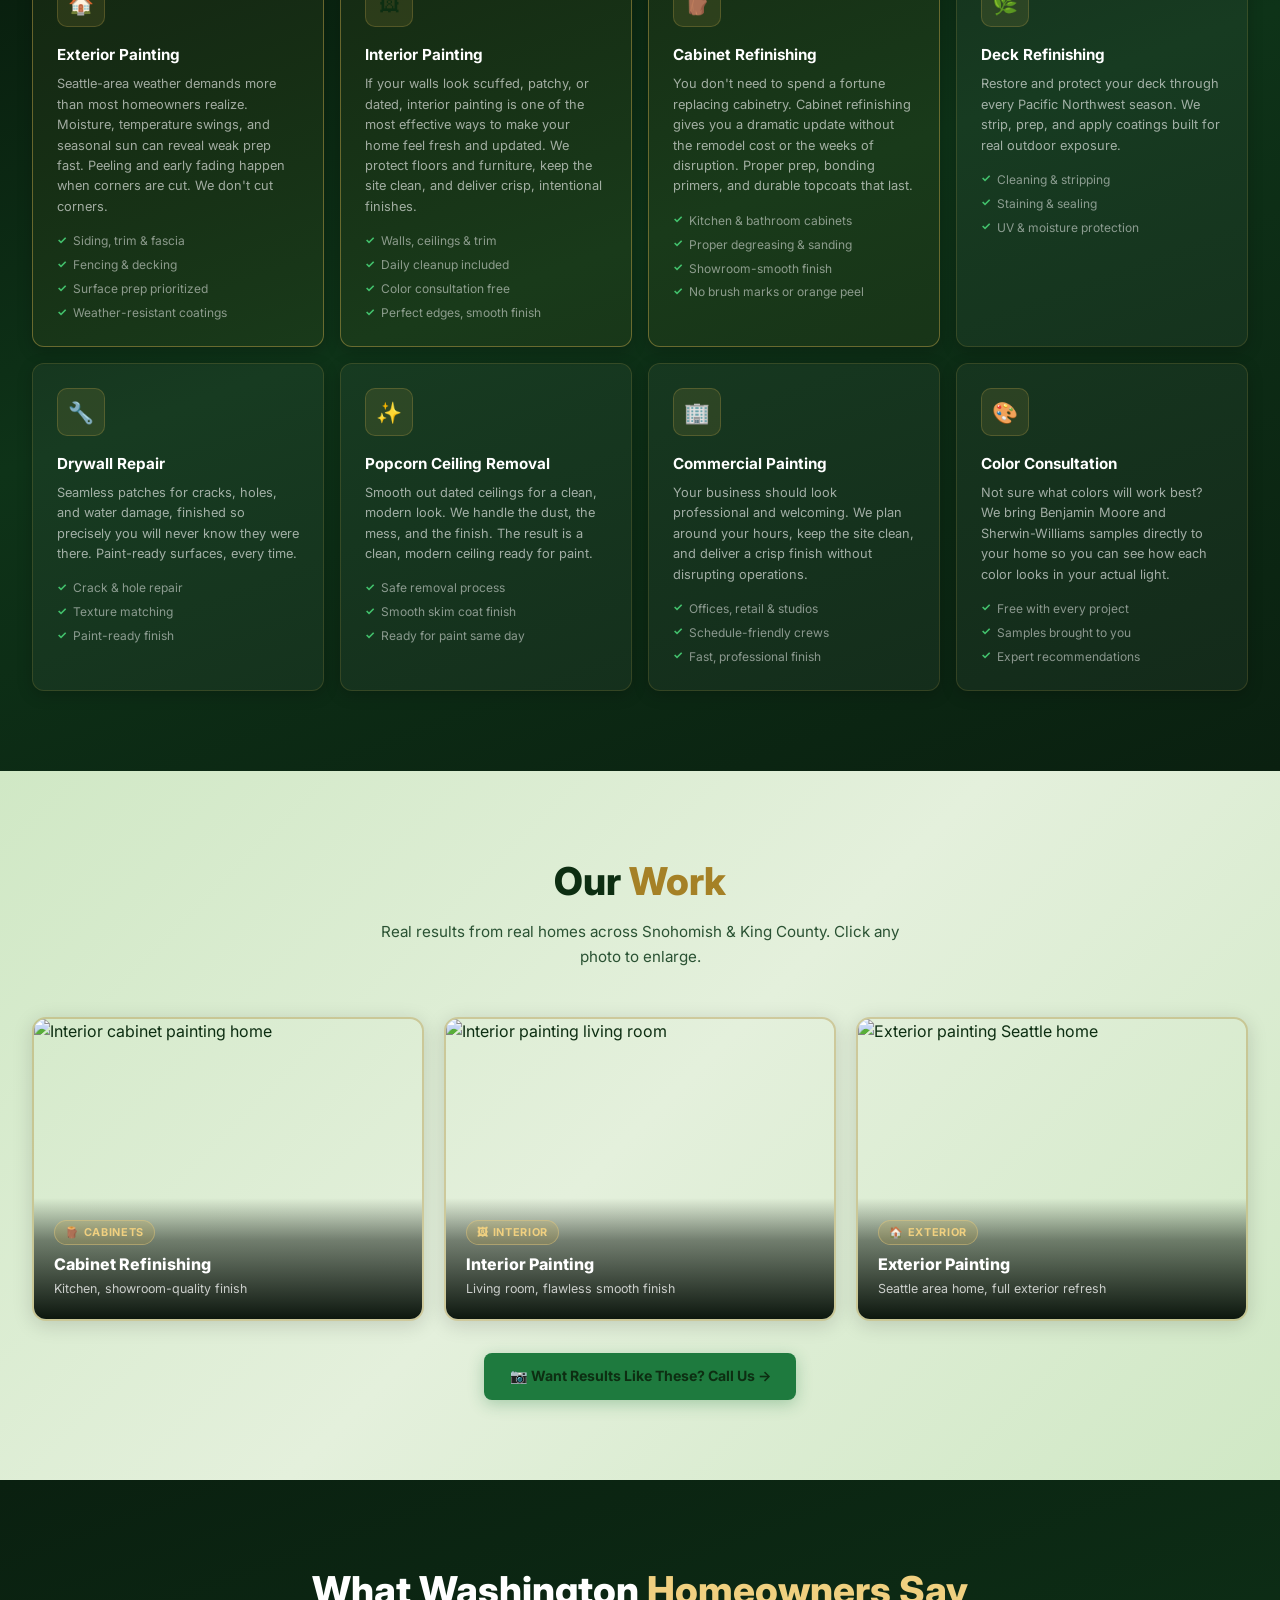
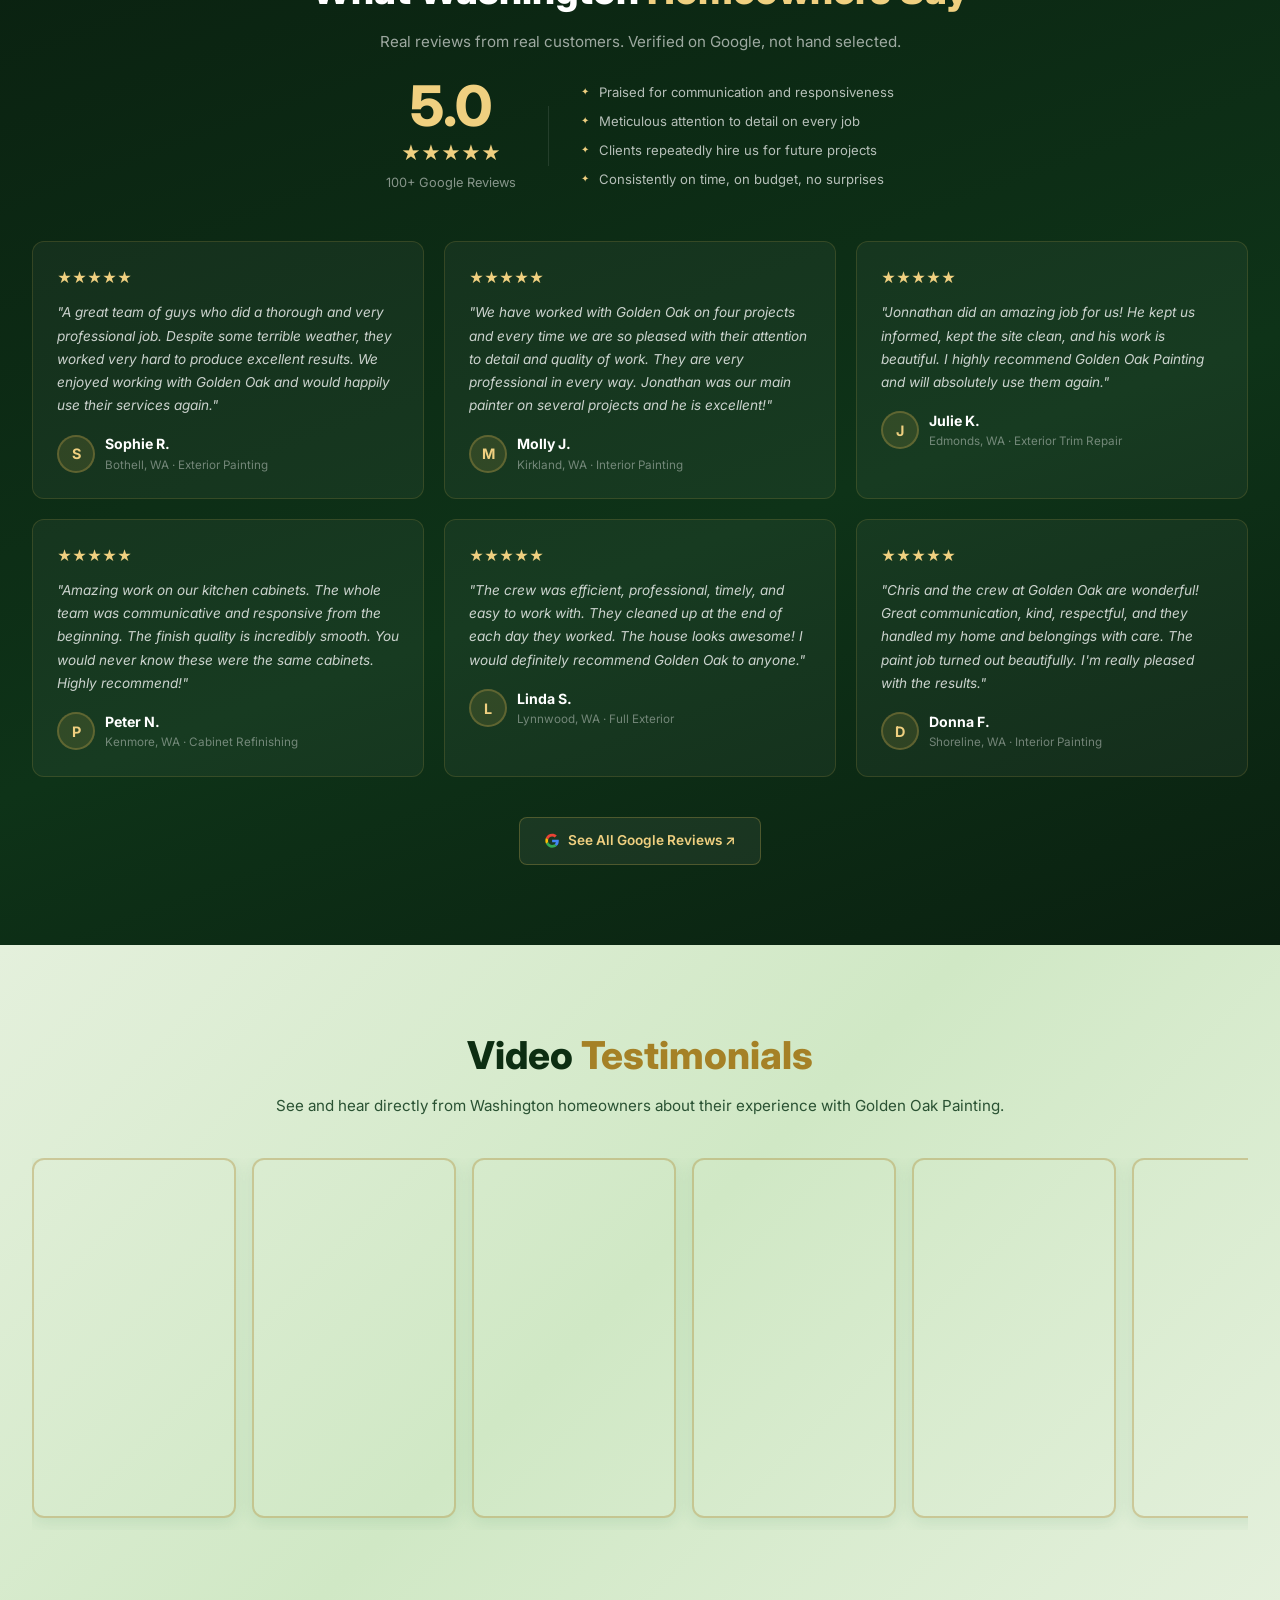
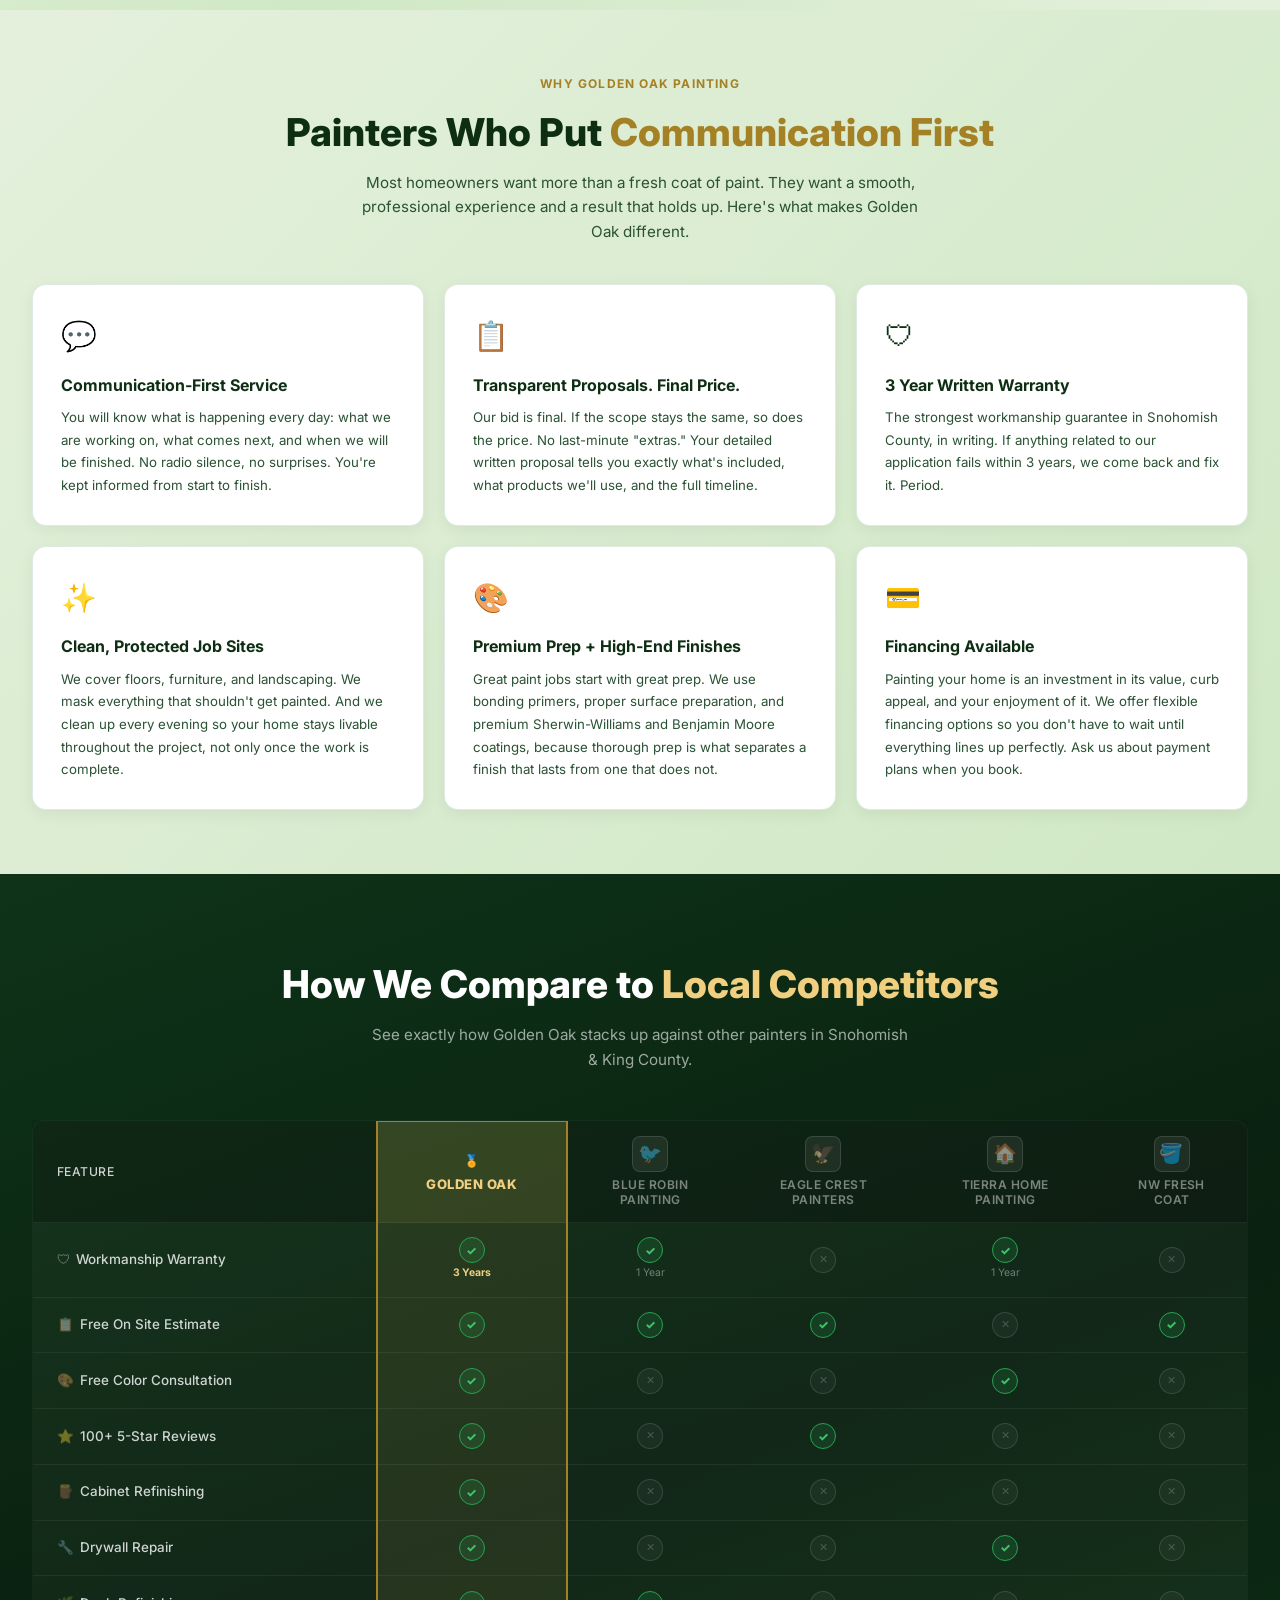
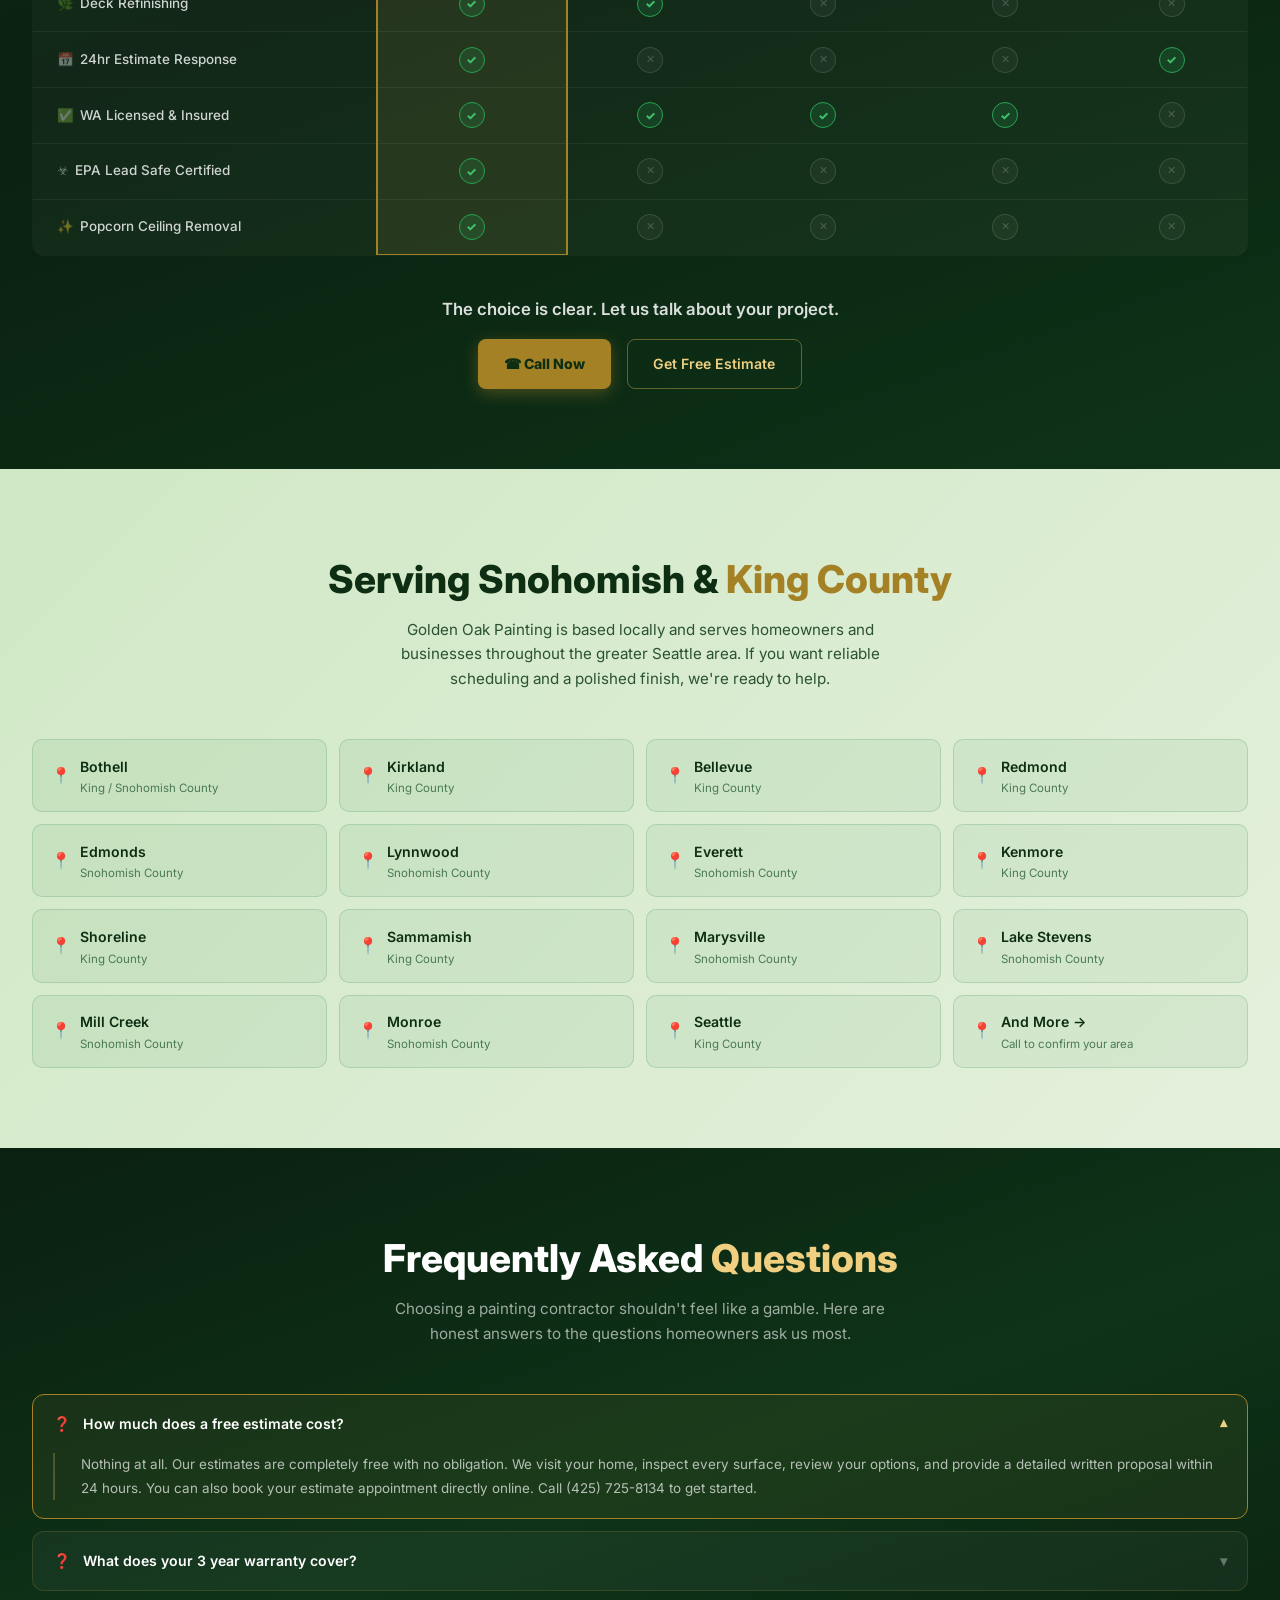
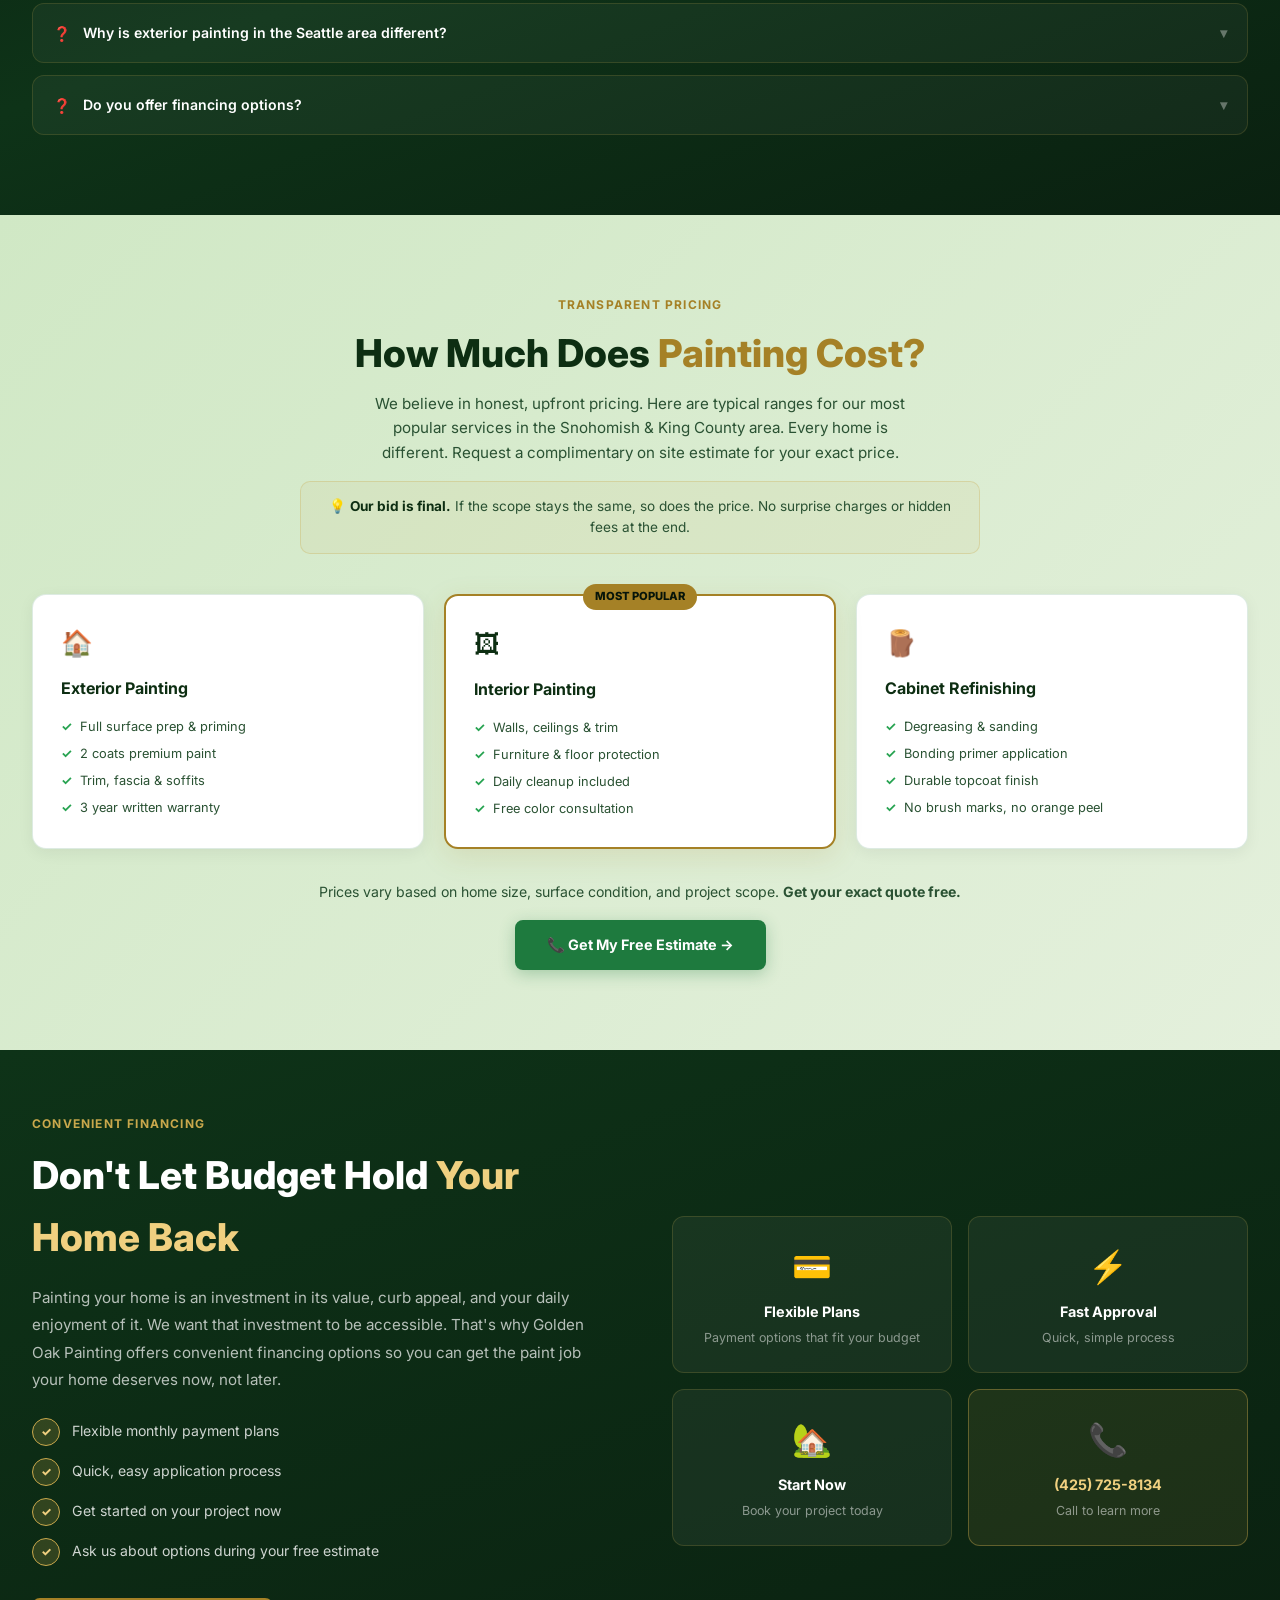
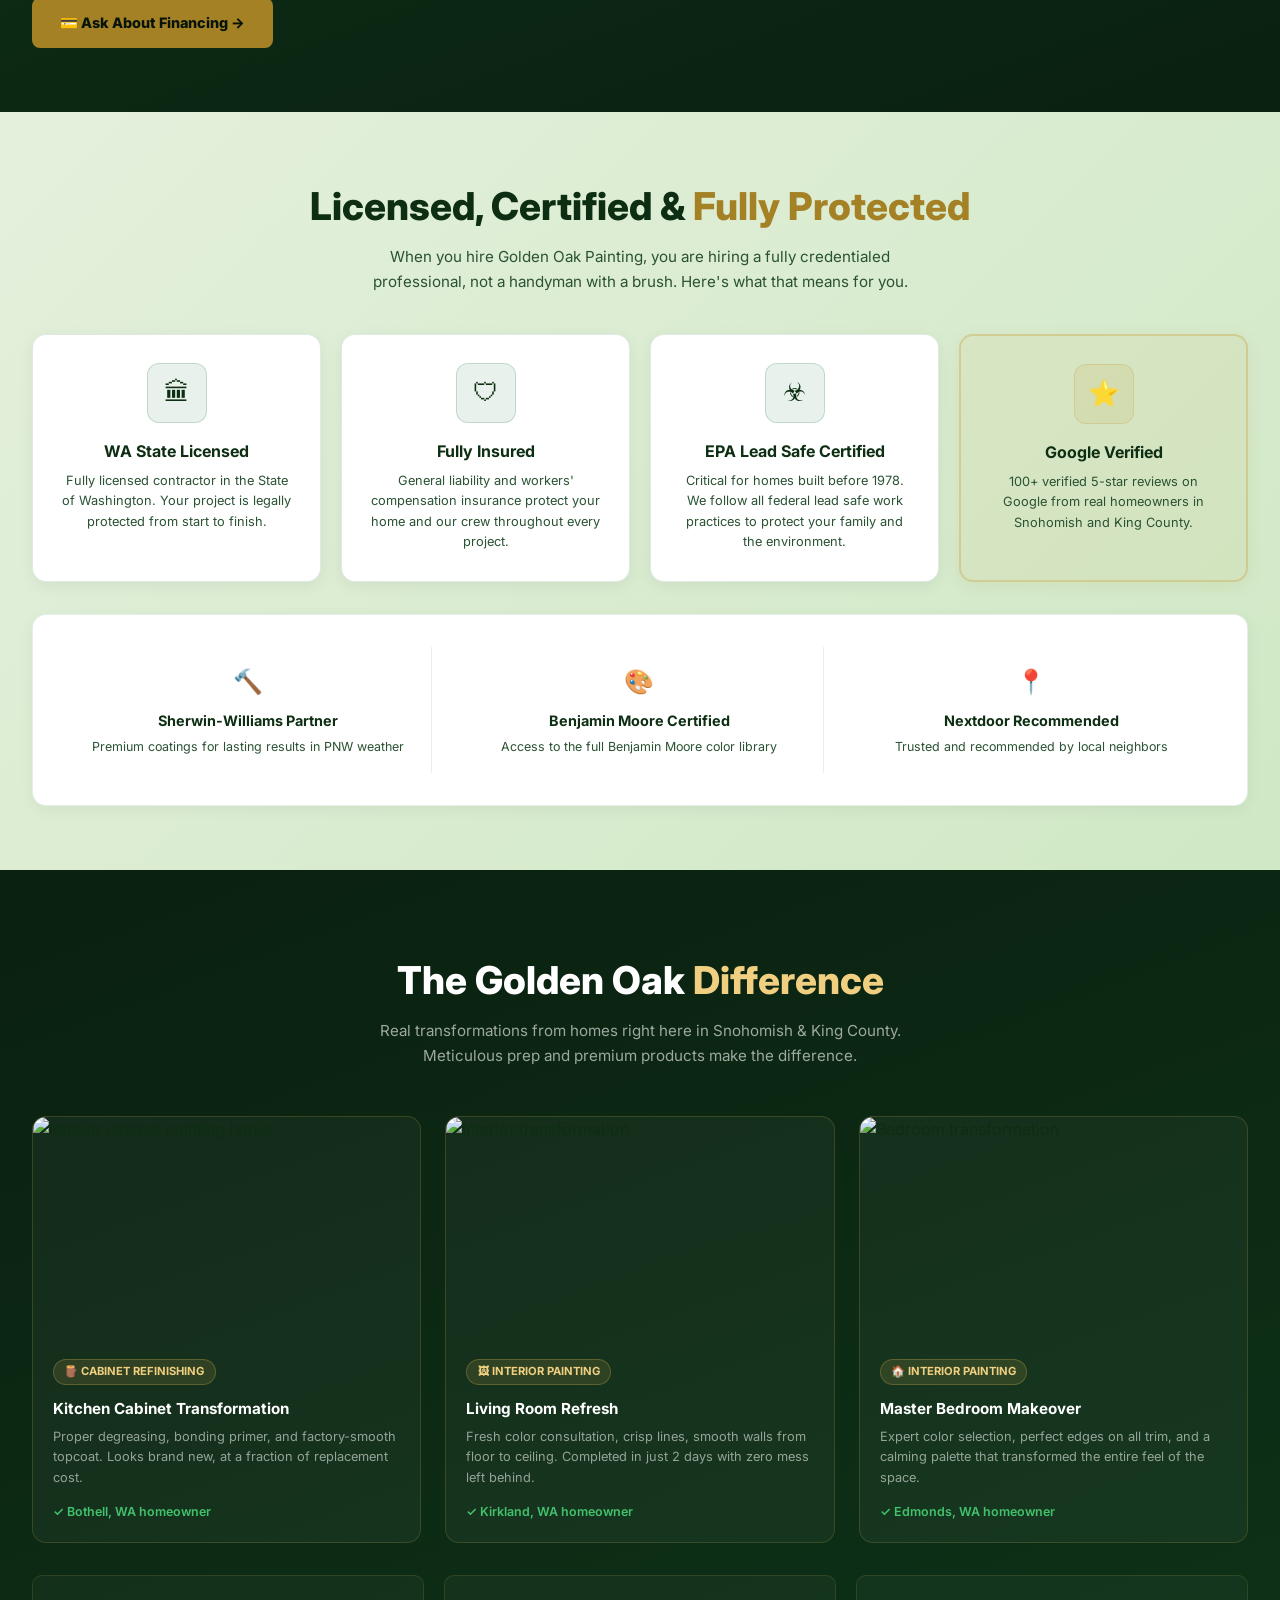
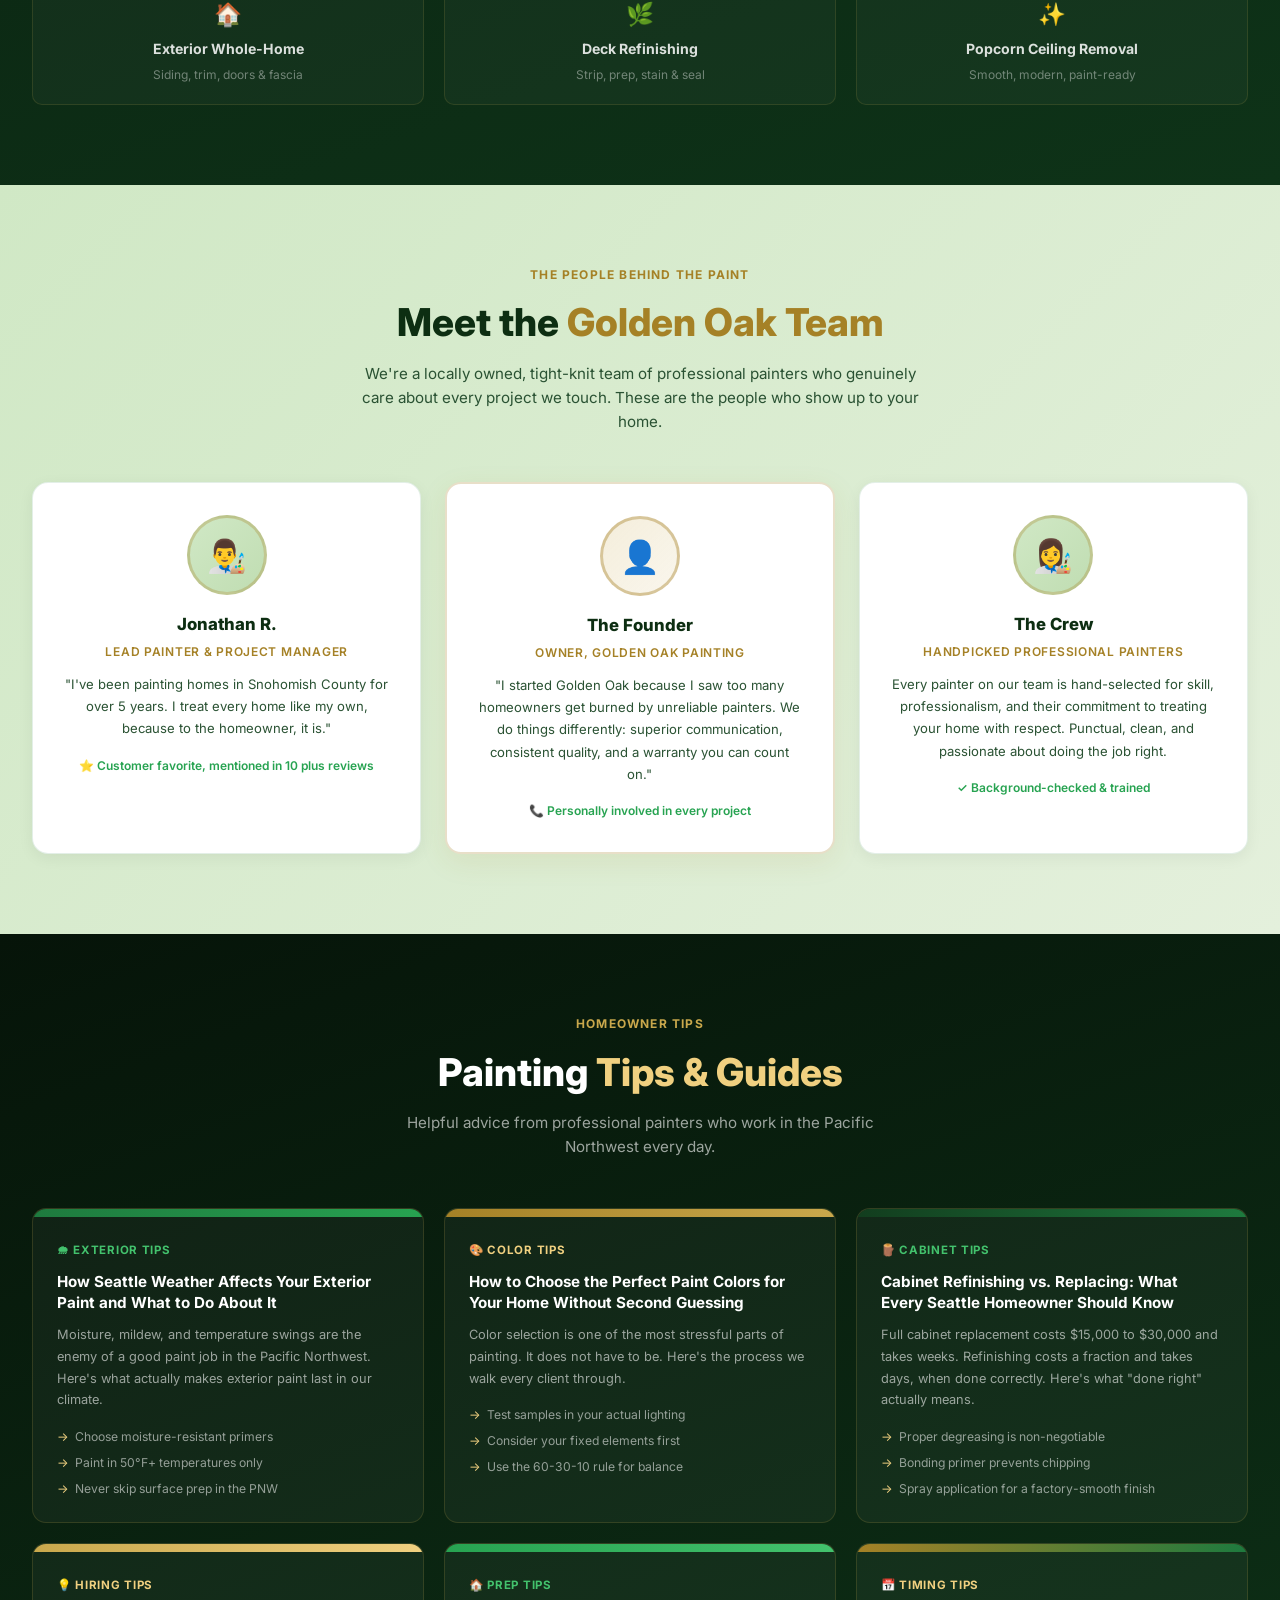
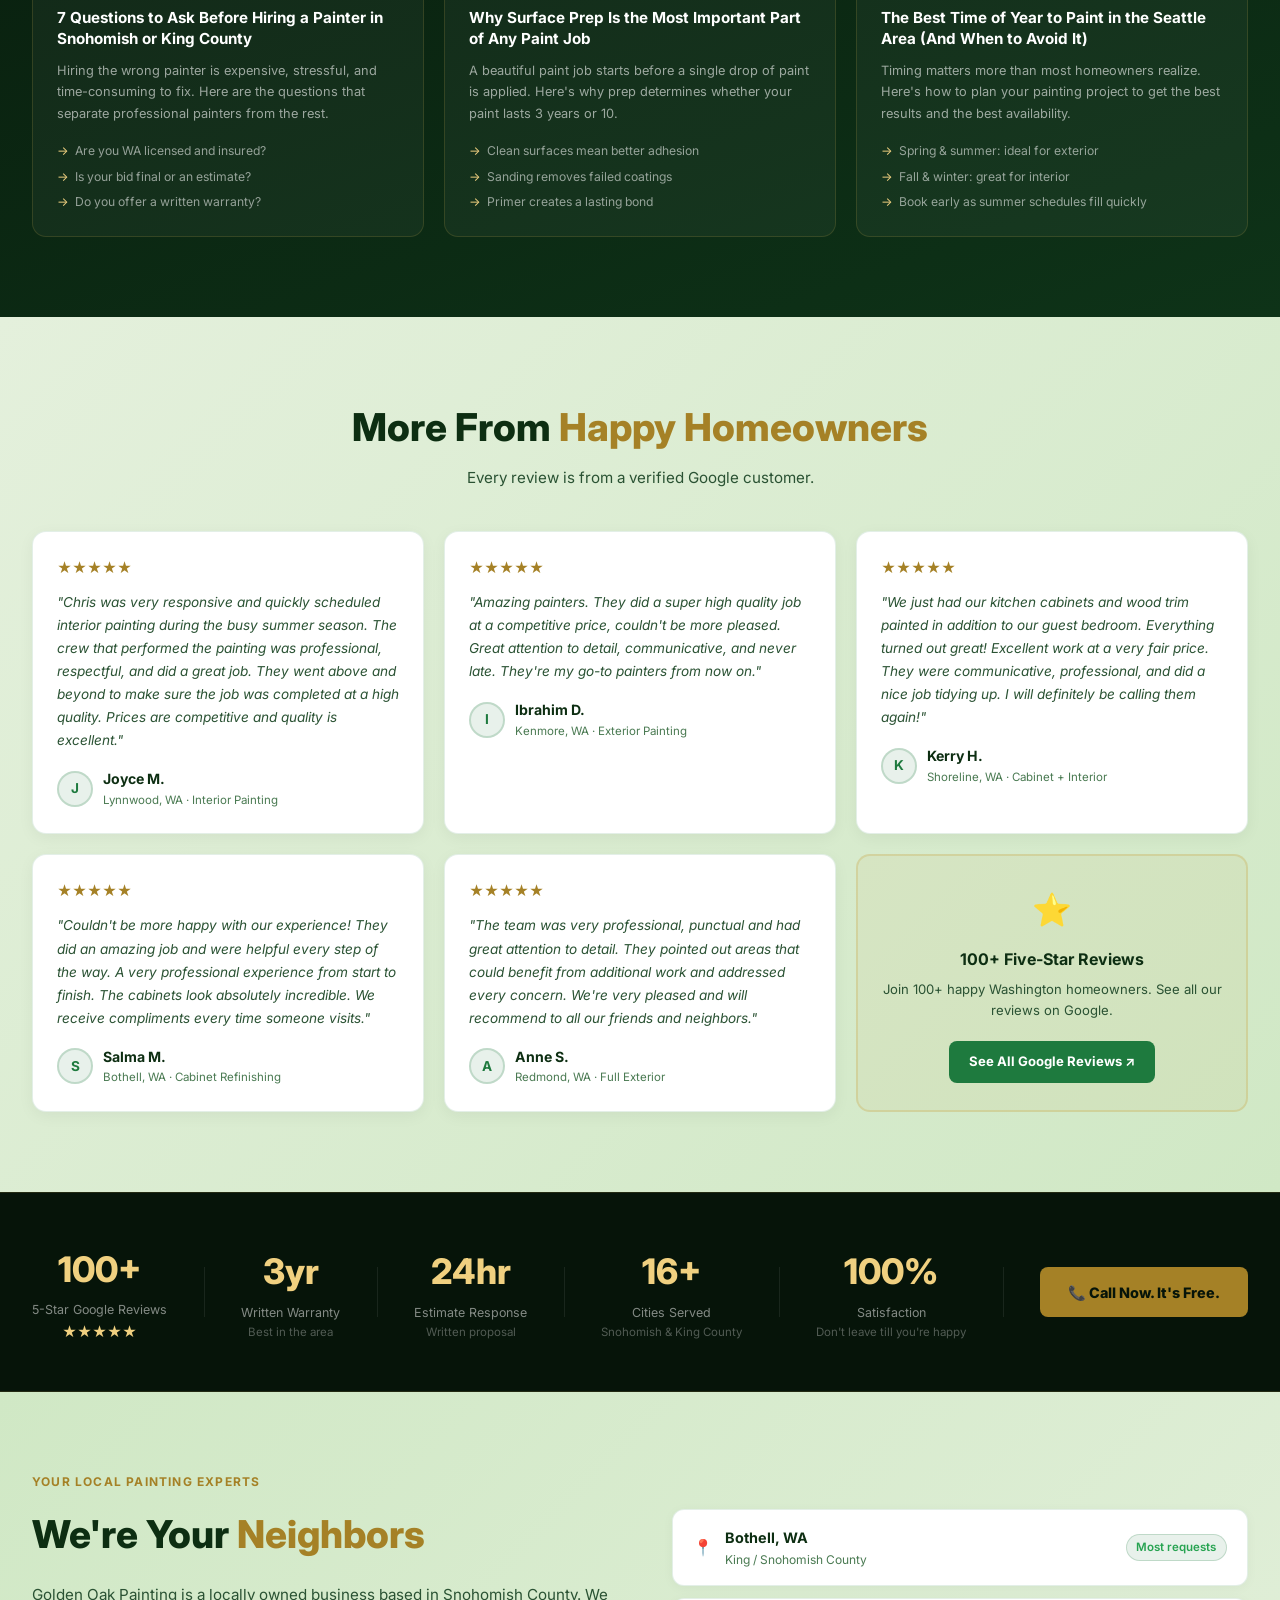
==== commit ed3796a2: "Add files via upload" ====
--- a/index.html
+++ b/index.html
@@ -71,6 +71,24 @@
   ]
 }
 </script>
+<script type="application/ld+json">
+{
+  "@context": "https://schema.org",
+  "@type": "VideoObject",
+  "name": "Golden Oak Painting Customer Testimonial",
+  "description": "A Golden Oak Painting customer in Washington state shares their experience with our residential painting services.",
+  "thumbnailUrl": "https://i.ytimg.com/vi/zMFHS--IyOM/hqdefault.jpg",
+  "embedUrl": "https://www.youtube.com/embed/zMFHS--IyOM",
+  "publisher": {
+    "@type": "Organization",
+    "name": "Golden Oak Painting",
+    "logo": {
+      "@type": "ImageObject",
+      "url": "https://cdn.prod.website-files.com/67cbada18d07464c05c5ebd4/68ad2a985d8bb816f4c9b958_GOP%20-%20Main%20Logo%20Transparent%20(1).png"
+    }
+  }
+}
+</script>
 <title>Golden Oak Painting | Top-Rated Painters in Snohomish & King County, WA</title>
 <link rel="preconnect" href="https://fonts.googleapis.com">
 <link href="https://fonts.googleapis.com/css2?family=Inter:wght@300;400;500;600;700;800&display=swap" rel="stylesheet">
@@ -486,6 +504,7 @@
       <div class="testi-wrap"><iframe src="https://www.youtube.com/embed/4YASAHGElL4" title="Golden Oak Painting Customer Review" allowfullscreen loading="lazy"></iframe></div>
       <div class="testi-wrap"><iframe src="https://www.youtube.com/embed/GRa_gqt5Q9k" title="Golden Oak Painting Customer Review" allowfullscreen loading="lazy"></iframe></div>
       <div class="testi-wrap"><iframe src="https://www.youtube.com/embed/6cuHCz14meA" title="Golden Oak Painting Customer Review" allowfullscreen loading="lazy"></iframe></div>
+      <div class="testi-wrap"><iframe src="https://www.youtube.com/embed/zMFHS--IyOM" title="Golden Oak Painting Customer Testimonial" aria-label="Golden Oak Painting customer testimonial video, Washington state painting company" allowfullscreen loading="lazy"></iframe></div>
       <div class="testi-wrap"><iframe src="https://www.youtube.com/embed/3eh6YgVMYfk" title="Golden Oak Painting Customer Review" allowfullscreen loading="lazy"></iframe></div>
       <div class="testi-wrap"><iframe src="https://www.youtube.com/embed/4e7YV5tQR6E" title="Golden Oak Painting Customer Review" allowfullscreen loading="lazy"></iframe></div>
       <div class="testi-wrap"><iframe src="https://www.youtube.com/embed/MrHb_tbb-BA" title="Golden Oak Painting Customer Review" allowfullscreen loading="lazy"></iframe></div>
--- a/styles.css
+++ b/styles.css
@@ -221,6 +221,32 @@
 .svc-bullets{list-style:none;display:flex;flex-direction:column;gap:0.3rem}
 .svc-bullets li{font-size:0.75rem;color:rgba(255,255,255,0.5);display:flex;align-items:center;gap:0.4rem}
 .svc-bullets li::before{content:'✓';color:var(--green3);font-weight:700;font-size:0.7rem}
+
+/* SERVICE VIDEOS */
+#svc-videos{background:linear-gradient(135deg,var(--light1) 0%,var(--light2) 100%)}
+.svcvid-head{text-align:center;margin-bottom:3rem}
+.svcvid-head h2{font-size:clamp(1.8rem,3vw,2.5rem);font-weight:800;color:var(--text);margin-bottom:0.5rem}
+.svcvid-head h2 span{color:var(--gold)}
+.svcvid-head p{color:var(--text2);font-size:0.95rem;max-width:560px;margin:0 auto}
+.svcvid-rows{display:flex;flex-direction:column;gap:3rem}
+.svcvid-row{display:flex;align-items:center;gap:3rem}
+.svcvid-row.reverse{flex-direction:row-reverse}
+.svcvid-text{flex:1 1 0}
+.svcvid-eyebrow{font-size:0.75rem;font-weight:700;letter-spacing:0.1em;text-transform:uppercase;color:var(--gold);margin-bottom:0.6rem}
+.svcvid-title{font-size:clamp(1.4rem,2.4vw,1.9rem);font-weight:800;color:var(--text);margin-bottom:0.85rem;line-height:1.25}
+.svcvid-desc{font-size:0.95rem;color:var(--text2);line-height:1.75;margin-bottom:1.25rem}
+.svcvid-divider{border:none;border-top:1px solid rgba(30,122,62,0.15);margin:1.25rem 0}
+.svcvid-details{list-style:none;display:flex;flex-direction:column;gap:0.45rem}
+.svcvid-details li{font-size:0.82rem;color:var(--text2);display:flex;align-items:center;gap:0.5rem}
+.svcvid-details li::before{content:'✓';color:var(--green2);font-weight:700;font-size:0.75rem}
+.svcvid-media{flex:0 0 auto;width:100%;max-width:280px}
+.svcvid-frame{position:relative;width:100%;aspect-ratio:9/16;border-radius:16px;overflow:hidden;border:2px solid rgba(165,129,38,0.35);box-shadow:0 8px 28px rgba(30,122,62,0.18);background:var(--dark1)}
+.svcvid-frame iframe{position:absolute;inset:0;width:100%;height:100%;border:none;display:block}
+@media(max-width:900px){
+  .svcvid-row,.svcvid-row.reverse{flex-direction:column;text-align:center}
+  .svcvid-media{max-width:240px}
+  .svcvid-details{align-items:center}
+}
 
 /* GALLERY */
 #gallery{background:linear-gradient(135deg,var(--light2) 0%,var(--light1) 50%,var(--light2) 100%)}
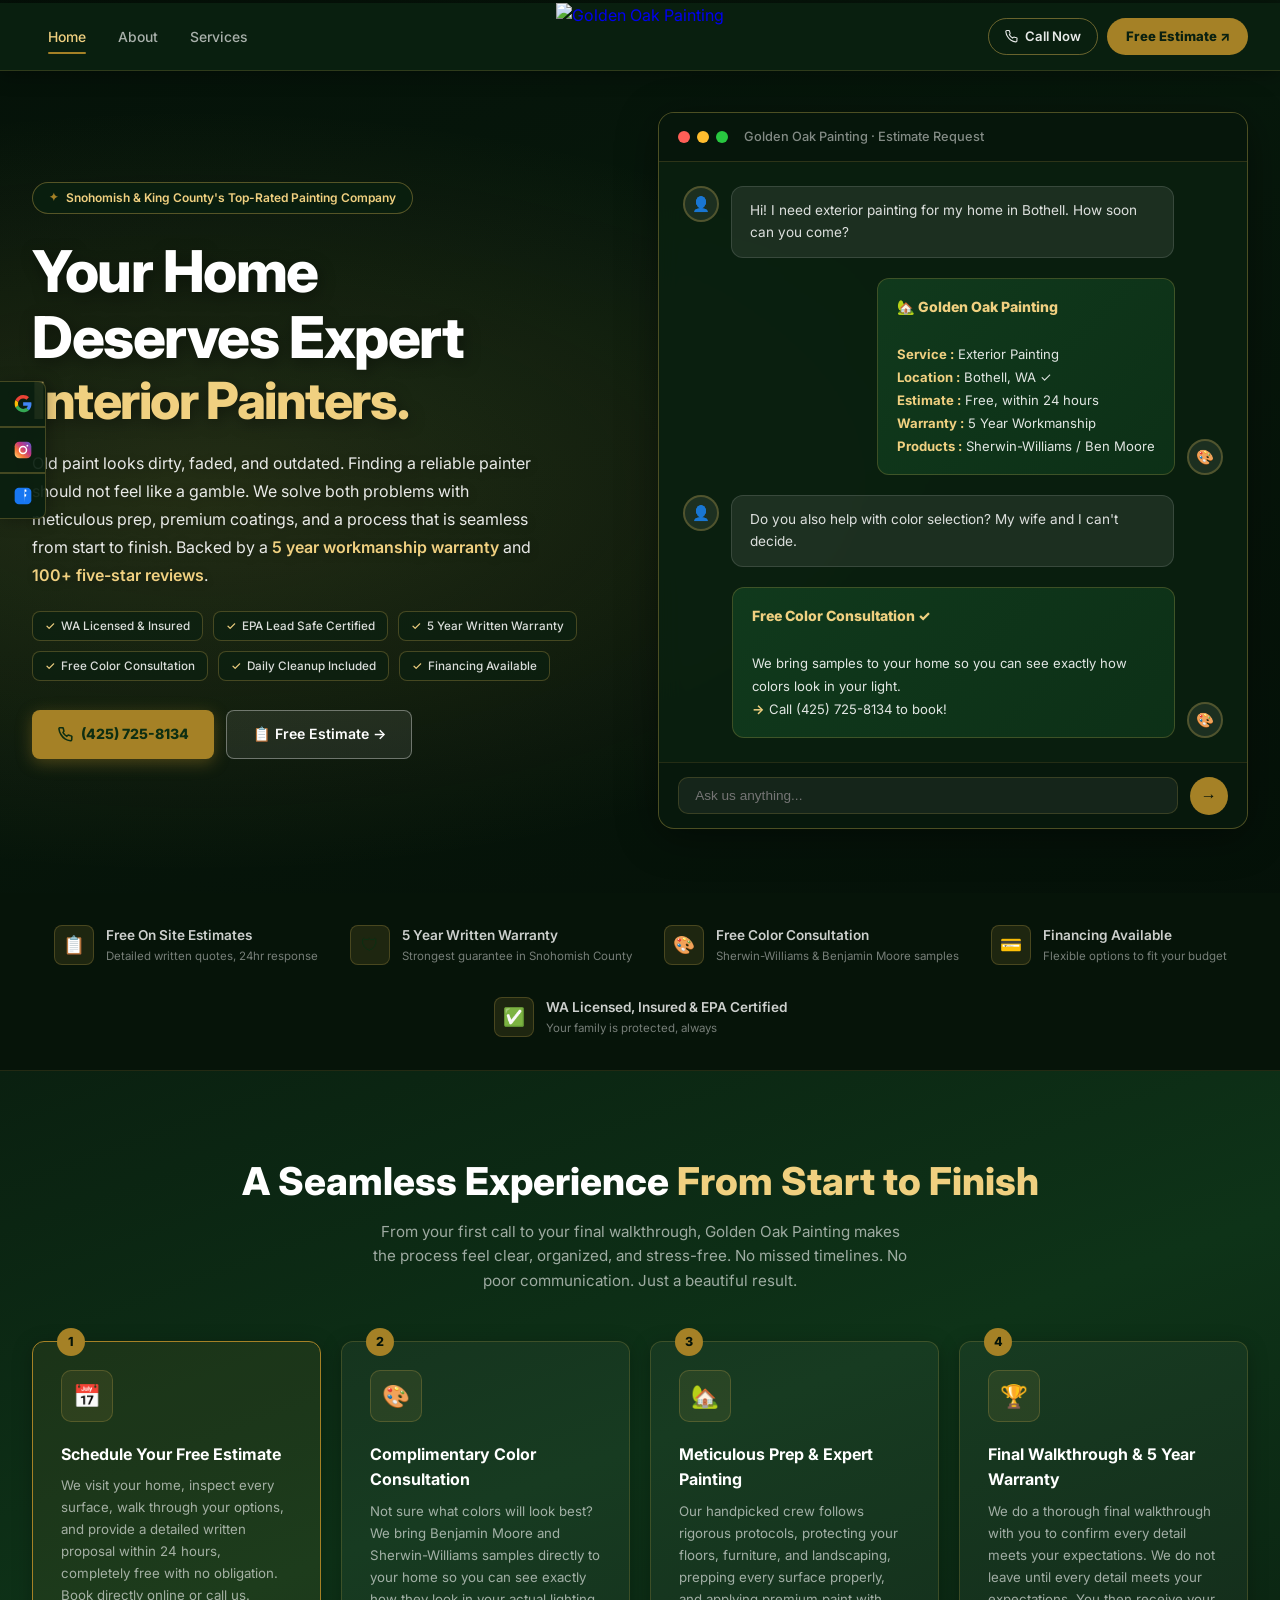
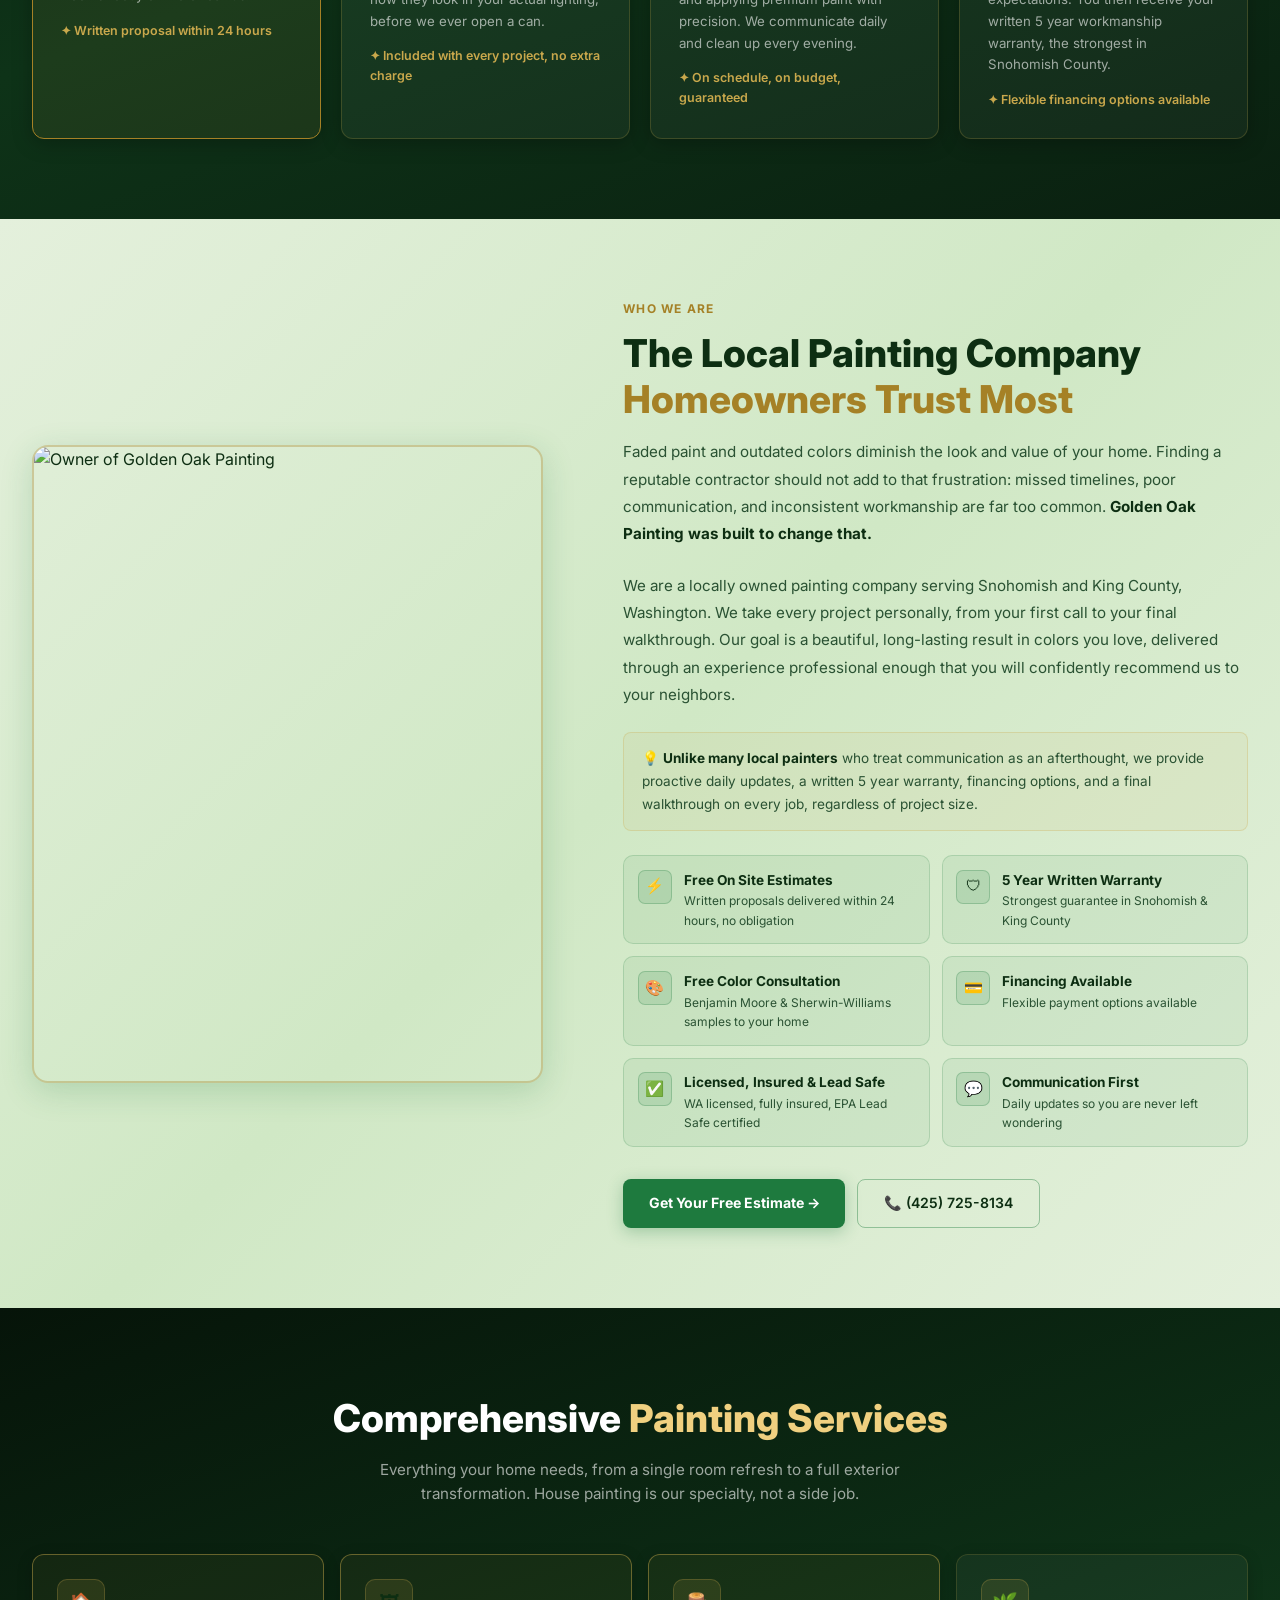
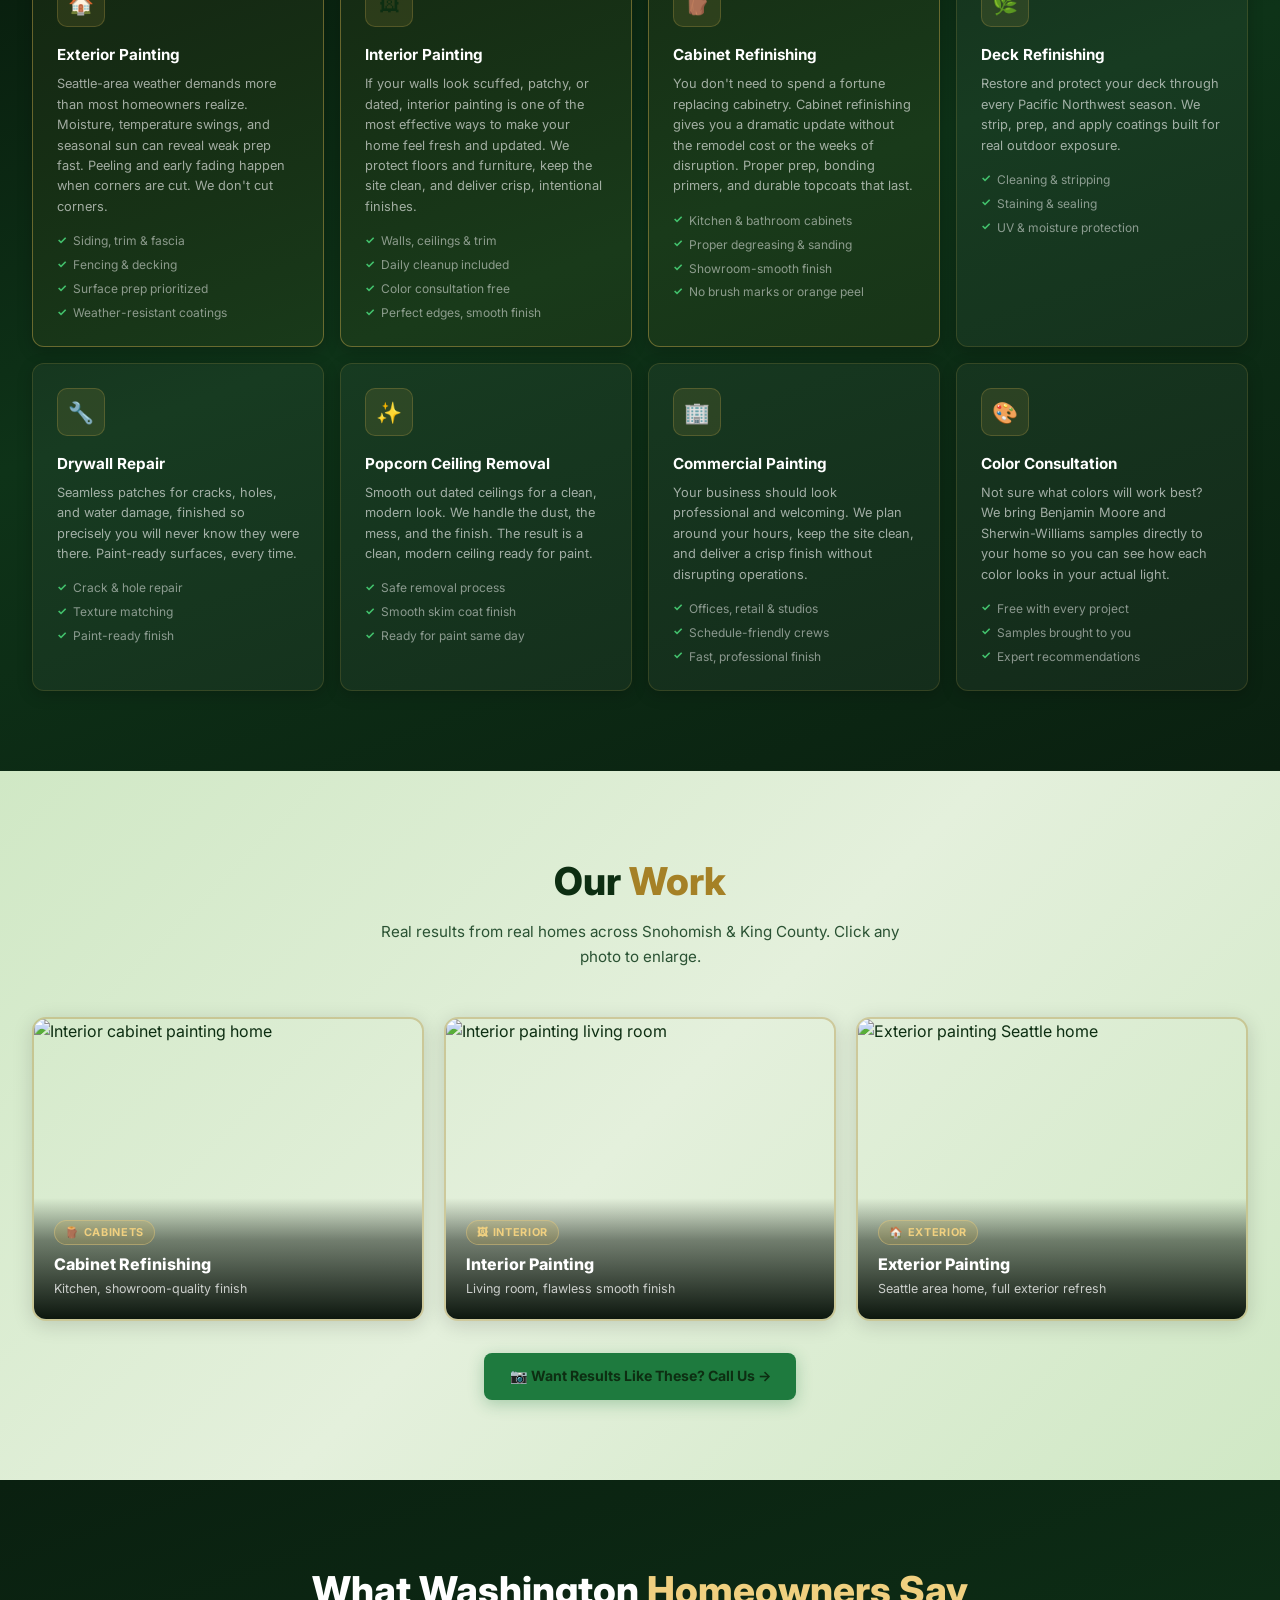
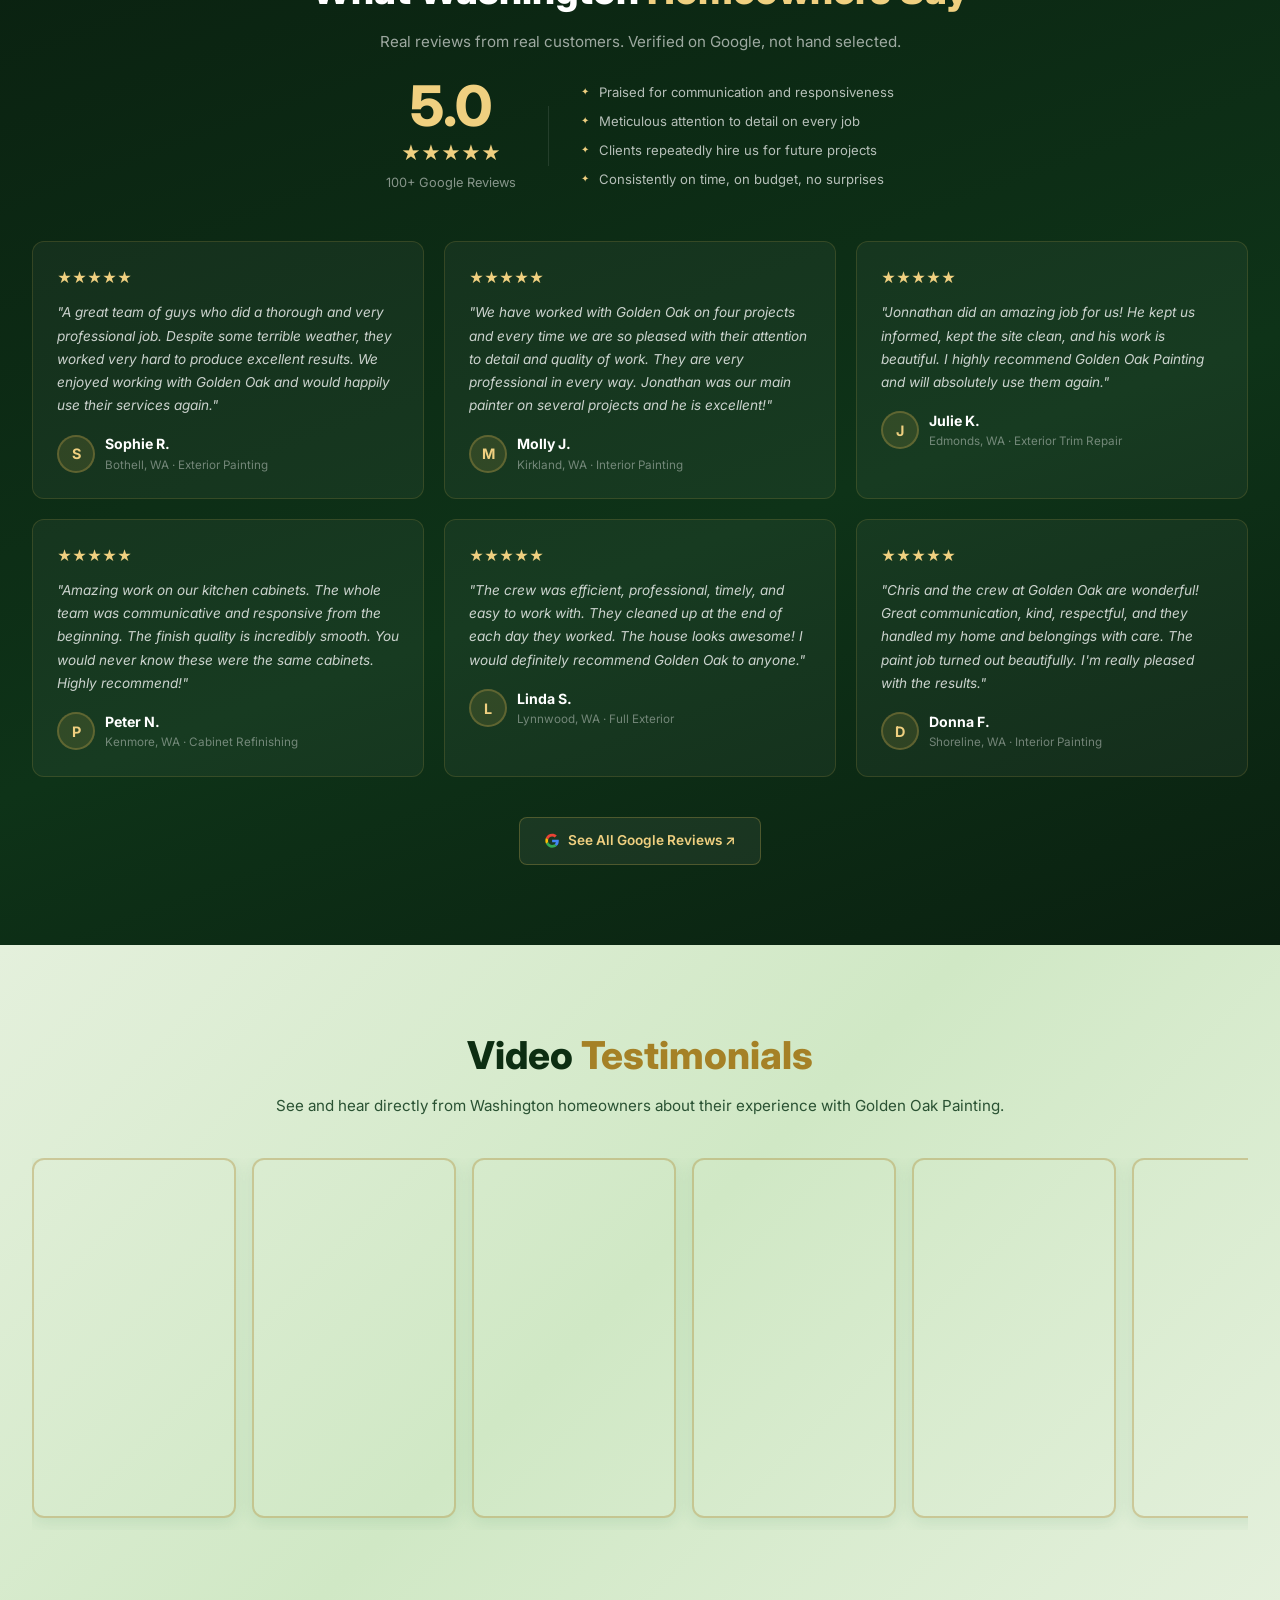
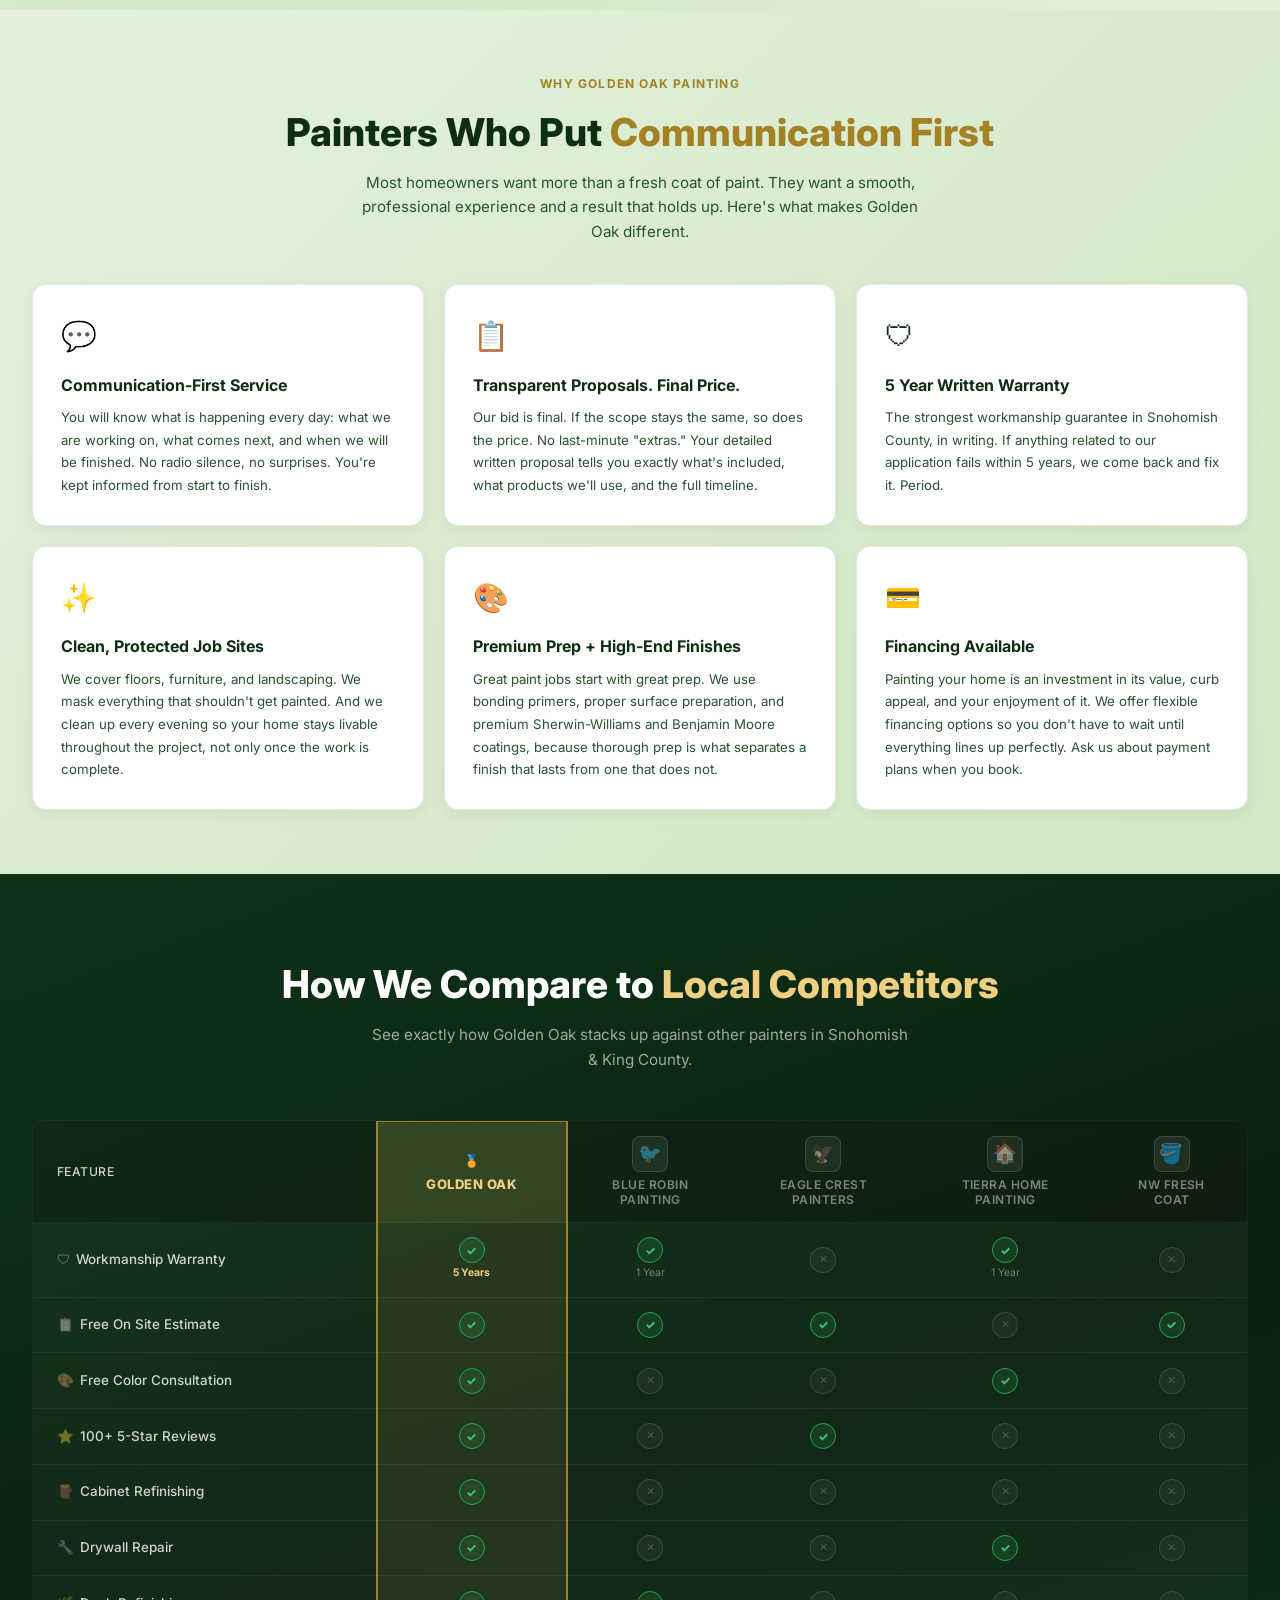
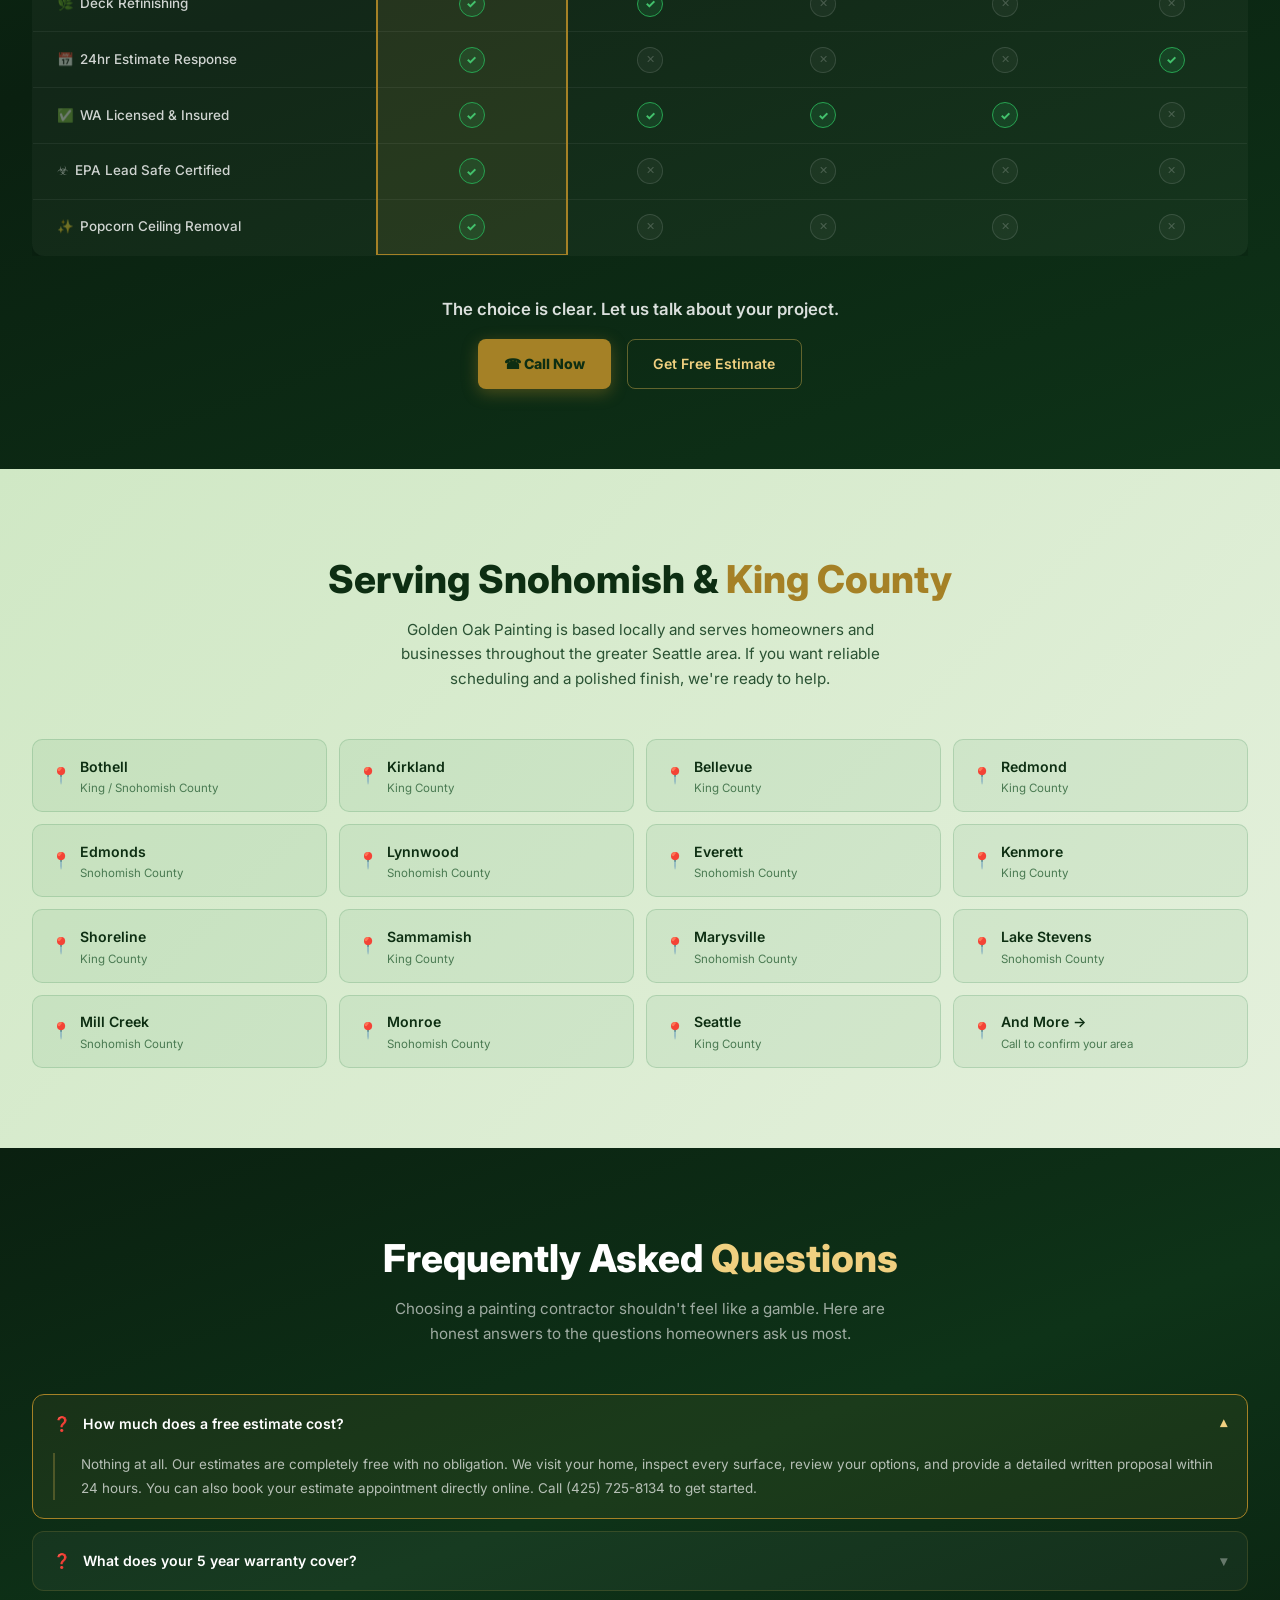
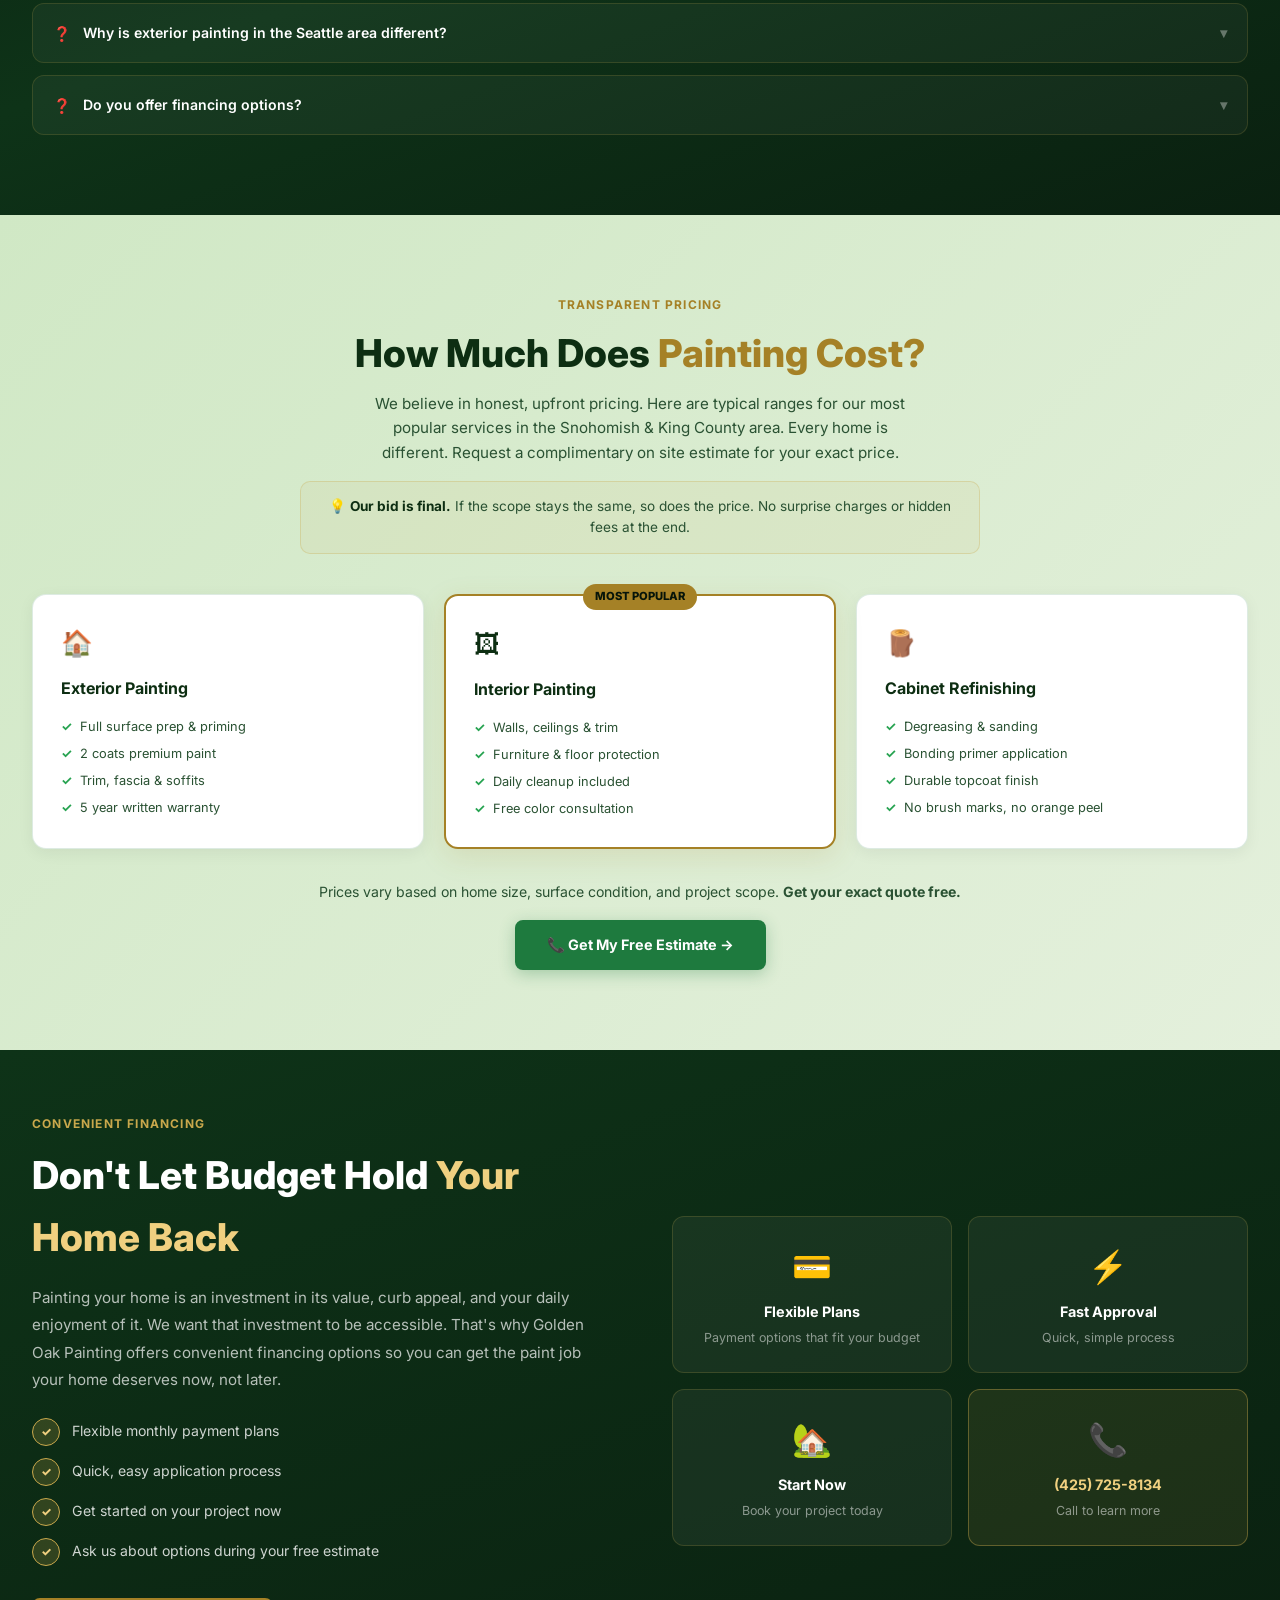
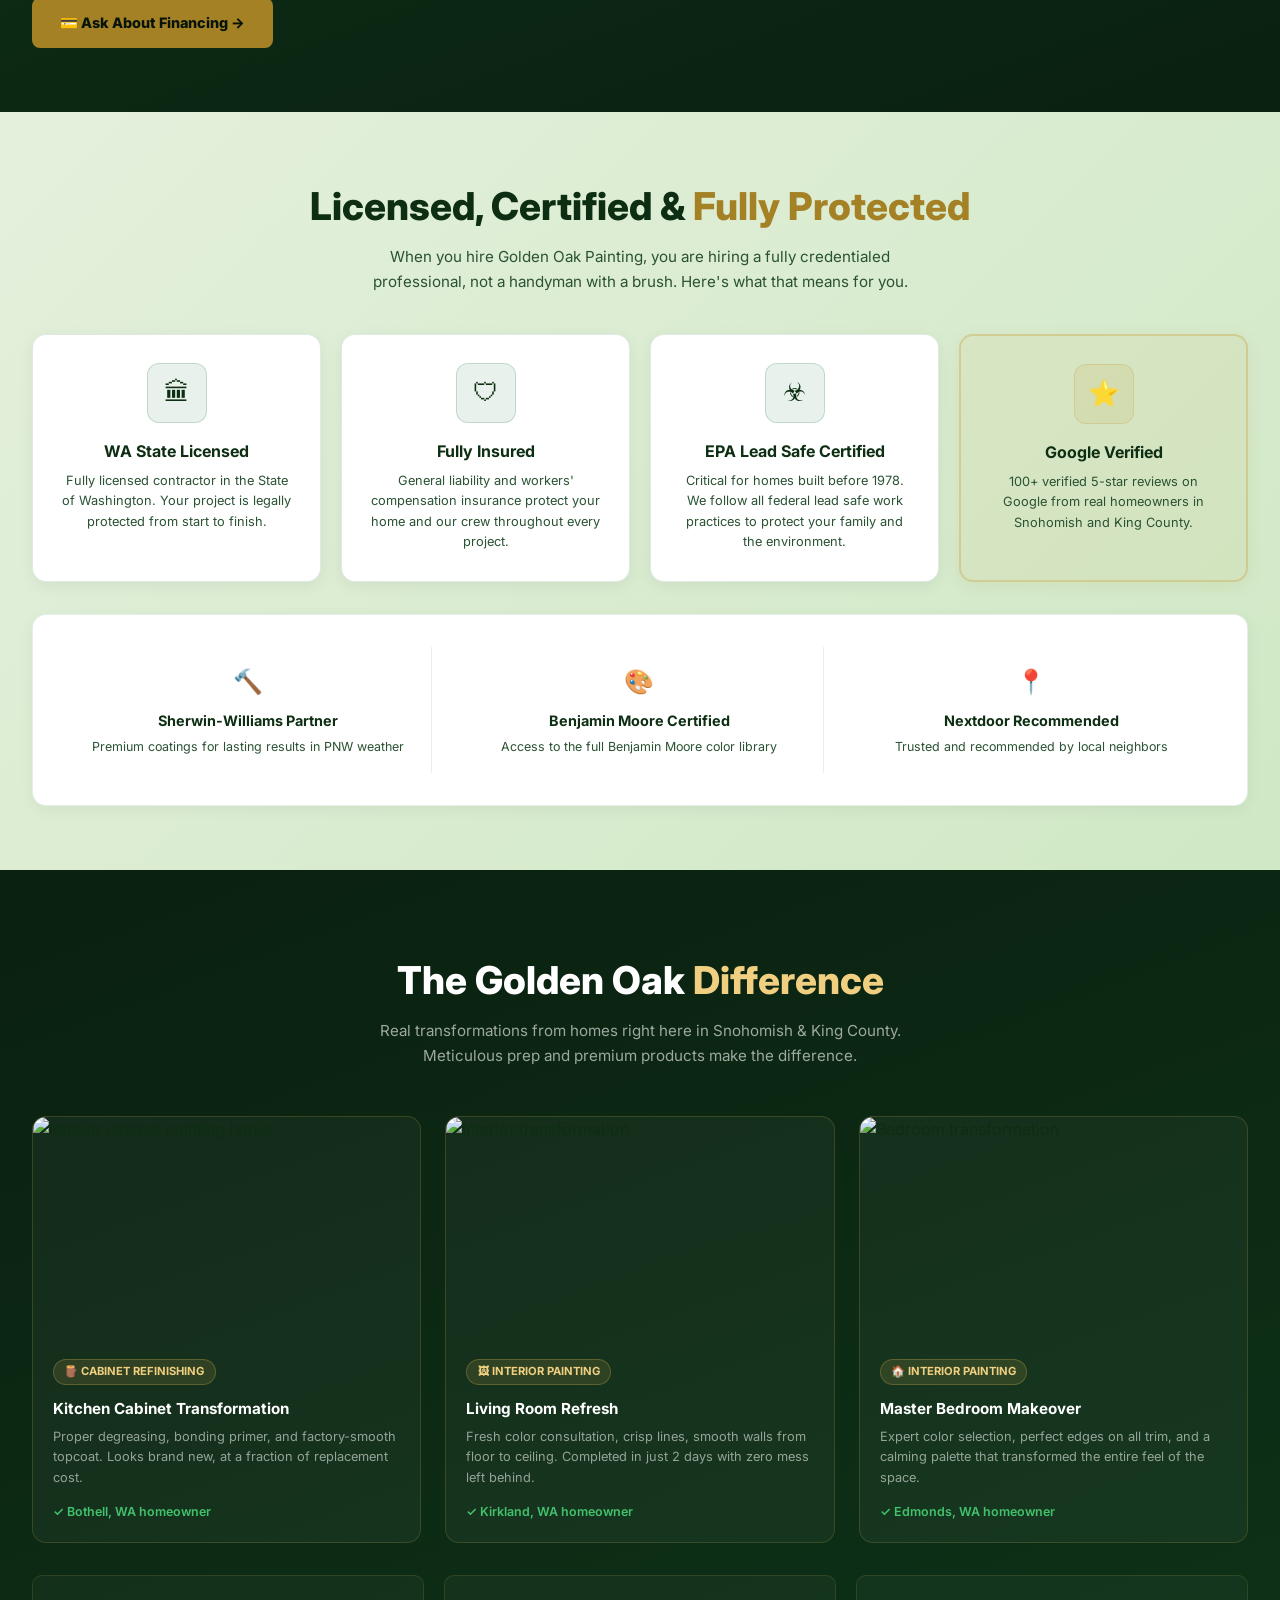
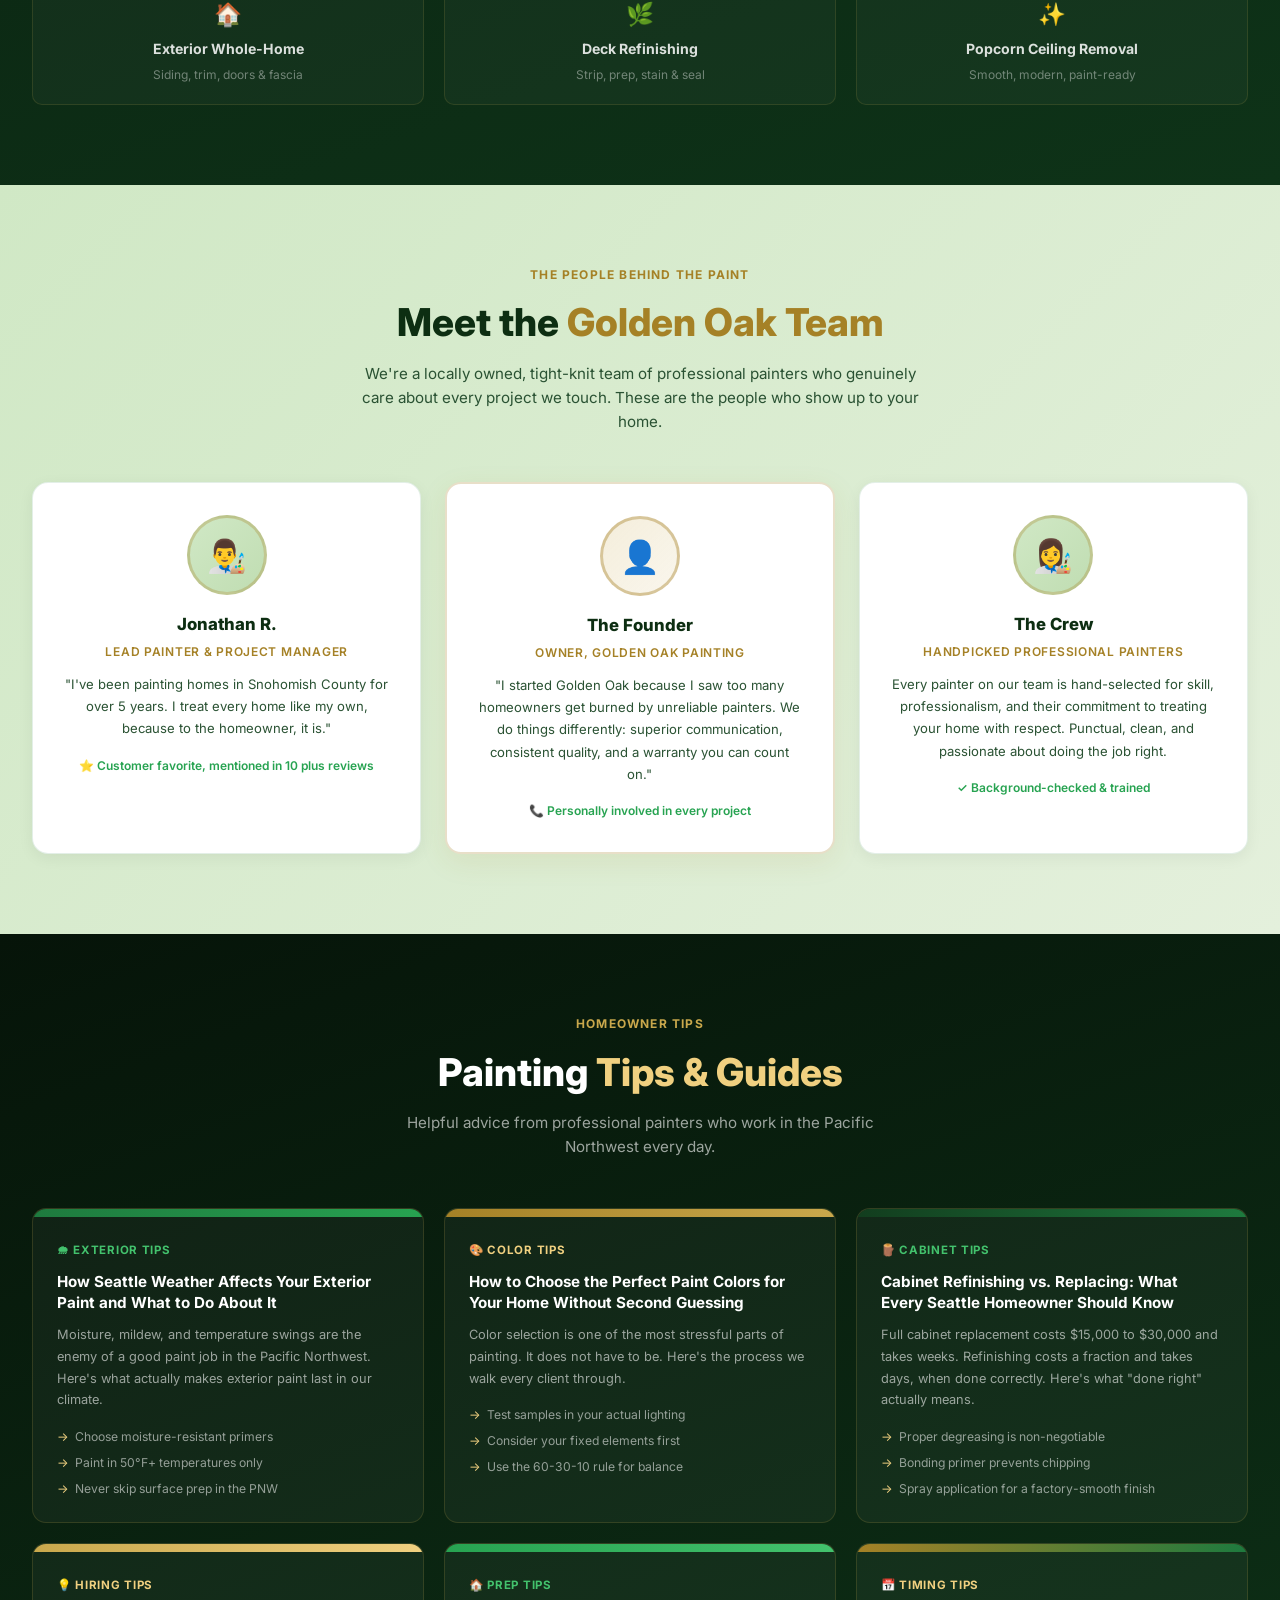
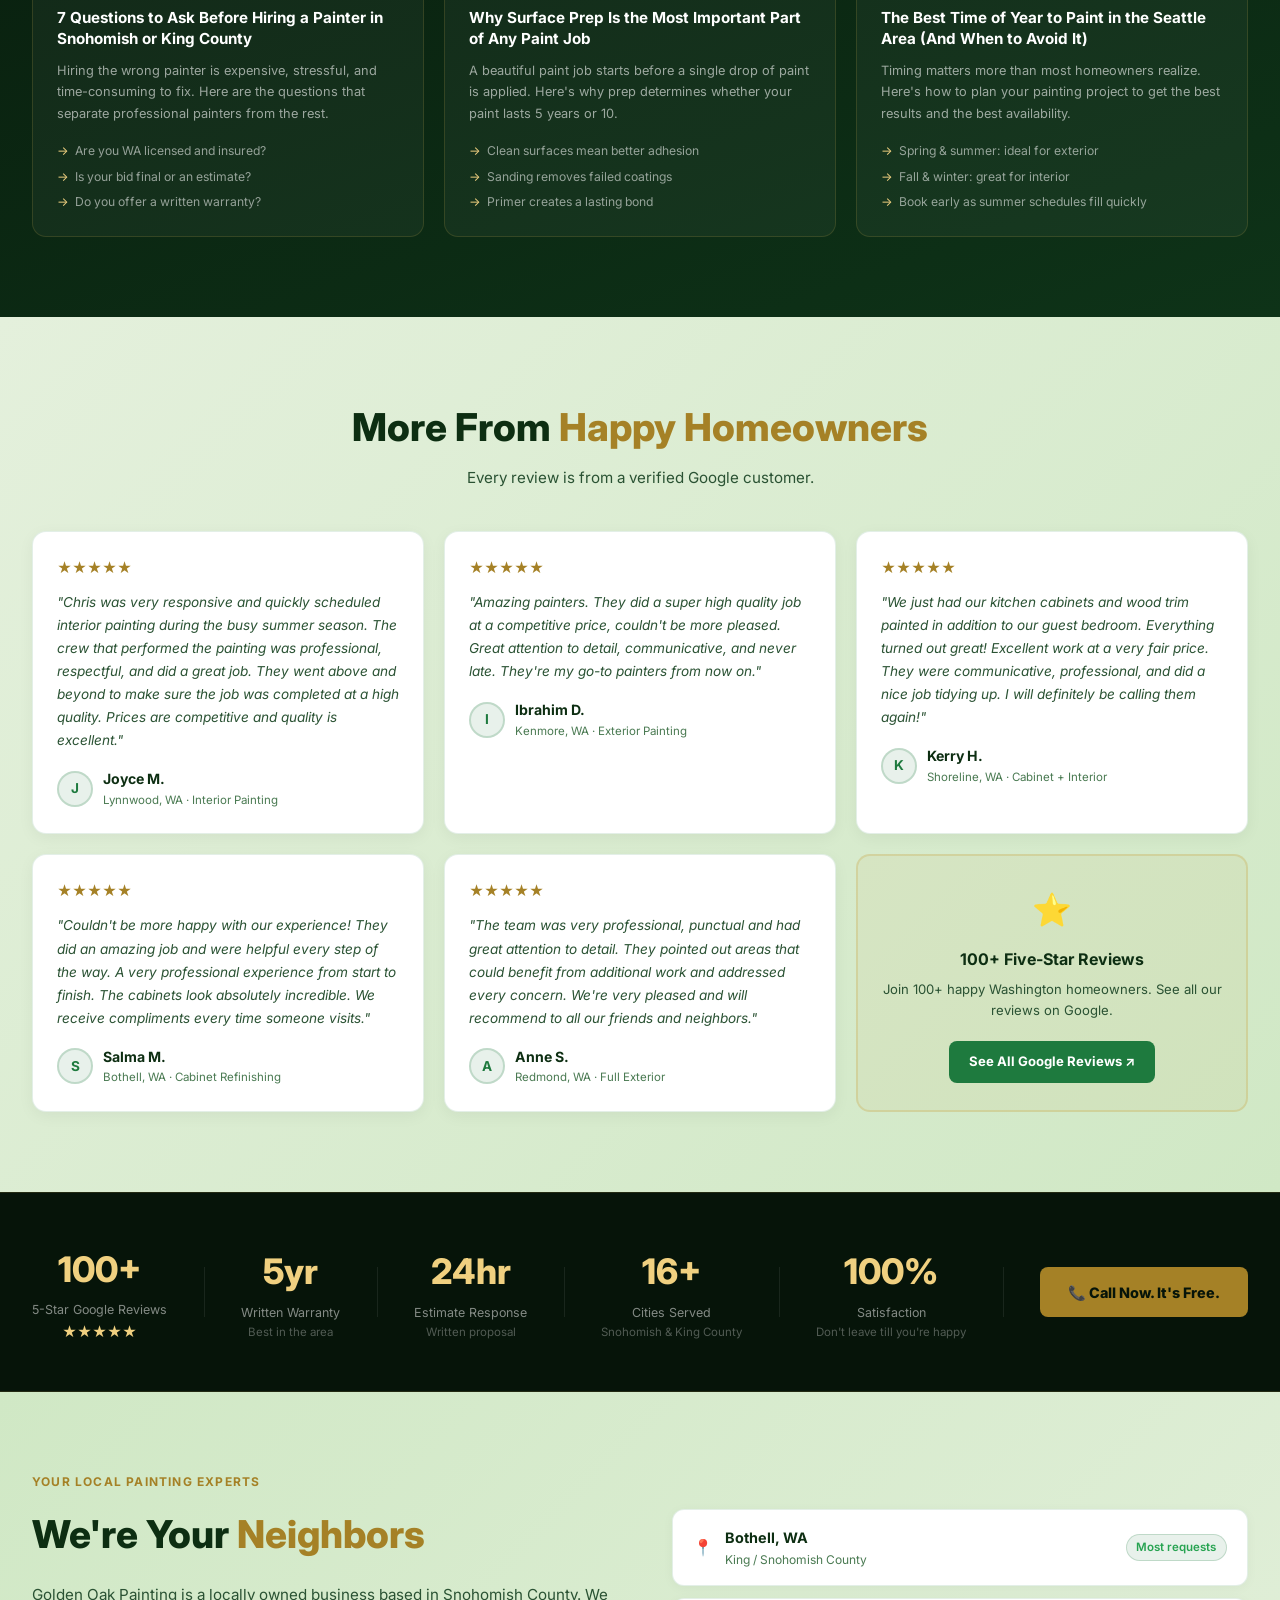
==== commit 9e6fa205: "Add files via upload" ====
--- a/index.html
+++ b/index.html
@@ -12,7 +12,7 @@
 <meta charset="UTF-8">
 <meta name="viewport" content="width=device-width, initial-scale=1.0">
 <meta name="format-detection" content="telephone=no">
-<meta name="description" content="Golden Oak Painting is a licensed and insured painting contractor serving Bothell, Kirkland, Edmonds, Lynnwood, Everett and all of Snohomish and King County, WA. Interior painting, exterior painting, cabinet painting, deck staining. Free estimates. 3-year warranty. Call (425) 725-8134.">
+<meta name="description" content="Golden Oak Painting is a licensed and insured painting contractor serving Bothell, Kirkland, Edmonds, Lynnwood, Everett and all of Snohomish and King County, WA. Interior painting, exterior painting, cabinet painting, deck staining. Free estimates. 5-year warranty. Call (425) 725-8134.">
 <meta name="robots" content="index, follow">
 <meta name="author" content="Golden Oak Painting">
 <link rel="canonical" href="https://www.goldenoakpainting.com/">
@@ -32,7 +32,7 @@
   "@type": "HomeAndConstructionBusiness",
   "@id": "https://www.goldenoakpainting.com/#business",
   "name": "Golden Oak Painting",
-  "description": "Licensed and insured painting contractor serving Snohomish and King County, WA. Interior painting, exterior painting, cabinet painting, deck staining. Free estimates with 3-year written warranty.",
+  "description": "Licensed and insured painting contractor serving Snohomish and King County, WA. Interior painting, exterior painting, cabinet painting, deck staining. Free estimates with 5-year written warranty.",
   "url": "https://www.goldenoakpainting.com",
   "telephone": "+14257258134",
   "email": "randy@goldenoakpainting.com",
@@ -158,11 +158,11 @@
         Your Home<br>Deserves Expert<br>
         <span class="tw-line"><span id="twText" class="tw-text"></span><span class="tw-cursor"></span></span>
       </p>
-      <p class="hero-sub">Old paint looks dirty, faded, and outdated. Finding a reliable painter should not feel like a gamble. We solve both problems with meticulous prep, premium coatings, and a process that is seamless from start to finish. Backed by a <a href="/about">3 year workmanship warranty</a> and <a href="/portfolio#reviews">100+ five-star reviews</a>.</p>
+      <p class="hero-sub">Old paint looks dirty, faded, and outdated. Finding a reliable painter should not feel like a gamble. We solve both problems with meticulous prep, premium coatings, and a process that is seamless from start to finish. Backed by a <a href="/about">5 year workmanship warranty</a> and <a href="/portfolio#reviews">100+ five-star reviews</a>.</p>
       <div class="hero-trust">
         <div class="trust-badge"><span>✓</span> WA Licensed & Insured</div>
         <div class="trust-badge"><span>✓</span> EPA Lead Safe Certified</div>
-        <div class="trust-badge"><span>✓</span> 3 Year Written Warranty</div>
+        <div class="trust-badge"><span>✓</span> 5 Year Written Warranty</div>
         <div class="trust-badge"><span>✓</span> Free Color Consultation</div>
         <div class="trust-badge"><span>✓</span> Daily Cleanup Included</div>
         <div class="trust-badge"><span>✓</span> Financing Available</div>
@@ -193,7 +193,7 @@
 <span class="line-label">Service  :</span> Exterior Painting
 <span class="line-label">Location :</span> Bothell, WA ✓
 <span class="line-label">Estimate :</span> Free, within 24 hours
-<span class="line-label">Warranty :</span> 3 Year Workmanship
+<span class="line-label">Warranty :</span> 5 Year Workmanship
 <span class="line-label">Products :</span> Sherwin-Williams / Ben Moore</div>
         </div>
         <div class="chat-msg">
@@ -219,7 +219,7 @@
 <div id="whystrip">
   <div class="whystrip-inner">
     <div class="ws-item"><div class="ws-icon">📋</div><div class="ws-text">Free On Site Estimates<span>Detailed written quotes, 24hr response</span></div></div>
-    <div class="ws-item"><div class="ws-icon">🛡</div><div class="ws-text">3 Year Written Warranty<span>Strongest guarantee in Snohomish County</span></div></div>
+    <div class="ws-item"><div class="ws-icon">🛡</div><div class="ws-text">5 Year Written Warranty<span>Strongest guarantee in Snohomish County</span></div></div>
     <div class="ws-item"><div class="ws-icon">🎨</div><div class="ws-text">Free Color Consultation<span>Sherwin-Williams & Benjamin Moore samples</span></div></div>
     <div class="ws-item"><div class="ws-icon">💳</div><div class="ws-text">Financing Available<span>Flexible options to fit your budget</span></div></div>
     <div class="ws-item"><div class="ws-icon">✅</div><div class="ws-text">WA Licensed, Insured & EPA Certified<span>Your family is protected, always</span></div></div>
@@ -258,8 +258,8 @@
       <div class="qs-card">
         <div class="qs-num">4</div>
         <div class="qs-icon">🏆</div>
-        <div class="qs-card-title">Final Walkthrough & 3 Year Warranty</div>
-        <div class="qs-card-desc">We do a thorough final walkthrough with you to confirm every detail meets your expectations. We do not leave until every detail meets your expectations. You then receive your written 3 year workmanship warranty, the strongest in Snohomish County.</div>
+        <div class="qs-card-title">Final Walkthrough & 5 Year Warranty</div>
+        <div class="qs-card-desc">We do a thorough final walkthrough with you to confirm every detail meets your expectations. We do not leave until every detail meets your expectations. You then receive your written 5 year workmanship warranty, the strongest in Snohomish County.</div>
         <div class="qs-card-detail">✦ Flexible financing options available</div>
       </div>
     </div>
@@ -281,11 +281,11 @@
         <p class="about-desc">Faded paint and outdated colors diminish the look and value of your home. Finding a reputable contractor should not add to that frustration: missed timelines, poor communication, and inconsistent workmanship are far too common. <strong>Golden Oak Painting was built to change that.</strong></p>
         <p class="about-desc">We are a locally owned painting company serving Snohomish and King County, Washington. We take every project personally, from your first call to your final walkthrough. Our goal is a beautiful, long-lasting result in colors you love, delivered through an experience professional enough that you will confidently recommend us to your neighbors.</p>
         <div style="font-size:0.85rem;background:rgba(201,168,76,0.08);border:1px solid rgba(201,168,76,0.28);border-radius:8px;padding:0.85rem 1.1rem;color:var(--text2);margin-bottom:1.5rem;line-height:1.7">
-          💡 <strong style="color:var(--text)">Unlike many local painters</strong> who treat communication as an afterthought, we provide proactive daily updates, a written 3 year warranty, financing options, and a final walkthrough on every job, regardless of project size.
+          💡 <strong style="color:var(--text)">Unlike many local painters</strong> who treat communication as an afterthought, we provide proactive daily updates, a written 5 year warranty, financing options, and a final walkthrough on every job, regardless of project size.
         </div>
         <div class="about-points">
           <div class="about-point"><div class="apoint-icon">⚡</div><div><div class="apoint-title">Free On Site Estimates</div><div class="apoint-desc">Written proposals delivered within 24 hours, no obligation</div></div></div>
-          <div class="about-point"><div class="apoint-icon">🛡</div><div><div class="apoint-title">3 Year Written Warranty</div><div class="apoint-desc">Strongest guarantee in Snohomish & King County</div></div></div>
+          <div class="about-point"><div class="apoint-icon">🛡</div><div><div class="apoint-title">5 Year Written Warranty</div><div class="apoint-desc">Strongest guarantee in Snohomish & King County</div></div></div>
           <div class="about-point"><div class="apoint-icon">🎨</div><div><div class="apoint-title">Free Color Consultation</div><div class="apoint-desc">Benjamin Moore & Sherwin-Williams samples to your home</div></div></div>
           <div class="about-point"><div class="apoint-icon">💳</div><div><div class="apoint-title">Financing Available</div><div class="apoint-desc">Flexible payment options available</div></div></div>
           <div class="about-point"><div class="apoint-icon">✅</div><div><div class="apoint-title">Licensed, Insured & Lead Safe</div><div class="apoint-desc">WA licensed, fully insured, EPA Lead Safe certified</div></div></div>
@@ -542,8 +542,8 @@
       </div>
       <div style="background:#fff;border:1.5px solid rgba(30,122,62,0.15);border-radius:14px;padding:1.75rem;box-shadow:0 4px 16px rgba(0,0,0,0.06);transition:all 0.2s" onmouseover="this.style.borderColor='var(--gold)'" onmouseout="this.style.borderColor='rgba(30,122,62,0.15)'">
         <div style="font-size:1.8rem;margin-bottom:0.85rem">🛡</div>
-        <div style="font-weight:700;color:var(--text);font-size:1rem;margin-bottom:0.5rem">3 Year Written Warranty</div>
-        <div style="font-size:0.83rem;color:var(--text2);line-height:1.7">The strongest workmanship guarantee in Snohomish County, in writing. If anything related to our application fails within 3 years, we come back and fix it. Period.</div>
+        <div style="font-weight:700;color:var(--text);font-size:1rem;margin-bottom:0.5rem">5 Year Written Warranty</div>
+        <div style="font-size:0.83rem;color:var(--text2);line-height:1.7">The strongest workmanship guarantee in Snohomish County, in writing. If anything related to our application fails within 5 years, we come back and fix it. Period.</div>
       </div>
       <div style="background:#fff;border:1.5px solid rgba(30,122,62,0.15);border-radius:14px;padding:1.75rem;box-shadow:0 4px 16px rgba(0,0,0,0.06);transition:all 0.2s" onmouseover="this.style.borderColor='var(--gold)'" onmouseout="this.style.borderColor='rgba(30,122,62,0.15)'">
         <div style="font-size:1.8rem;margin-bottom:0.85rem">✨</div>
@@ -586,7 +586,7 @@
         <tbody>
           <tr>
             <td><span class="fi">🛡</span>Workmanship Warranty</td>
-            <td class="col-us-td"><div style="display:flex;flex-direction:column;align-items:center;gap:2px"><div class="chk-y" style="margin:0 auto">✓</div><span style="font-size:0.65rem;color:var(--gold3);font-weight:700">3 Years</span></div></td>
+            <td class="col-us-td"><div style="display:flex;flex-direction:column;align-items:center;gap:2px"><div class="chk-y" style="margin:0 auto">✓</div><span style="font-size:0.65rem;color:var(--gold3);font-weight:700">5 Years</span></div></td>
             <td><div style="display:flex;flex-direction:column;align-items:center;gap:2px"><div class="chk-y" style="margin:0 auto">✓</div><span style="font-size:0.65rem;color:rgba(255,255,255,0.4)">1 Year</span></div></td>
             <td><div class="chk-n" style="margin:0 auto">✕</div></td>
             <td><div style="display:flex;flex-direction:column;align-items:center;gap:2px"><div class="chk-y" style="margin:0 auto">✓</div><span style="font-size:0.65rem;color:rgba(255,255,255,0.4)">1 Year</span></div></td>
@@ -657,8 +657,8 @@
           <div class="faq-a"><div class="faq-a-inner">Nothing at all. Our estimates are completely free with no obligation. We visit your home, inspect every surface, review your options, and provide a detailed written proposal within 24 hours. You can also book your estimate appointment directly online. Call (425) 725-8134 to get started.</div></div>
         </div>
         <div class="faq-item" style="margin-top:0.75rem">
-          <div class="faq-q" onclick="toggleFaq(this)"><span class="faq-q-icon">❓</span>What does your 3 year warranty cover?<span class="chev">▾</span></div>
-          <div class="faq-a"><div class="faq-a-inner">Our 3 year workmanship warranty covers peeling, bubbling, and defects caused by our application. Our bid is also final: if the scope stays the same, so does the price. This is one of the strongest written guarantees offered by any painter in Snohomish or King County.</div></div>
+          <div class="faq-q" onclick="toggleFaq(this)"><span class="faq-q-icon">❓</span>What does your 5 year warranty cover?<span class="chev">▾</span></div>
+          <div class="faq-a"><div class="faq-a-inner">Our 5 year workmanship warranty covers peeling, bubbling, and defects caused by our application. Our bid is also final: if the scope stays the same, so does the price. This is one of the strongest written guarantees offered by any painter in Snohomish or King County.</div></div>
         </div>
         <div class="faq-item" style="margin-top:0.75rem">
           <div class="faq-q" onclick="toggleFaq(this)"><span class="faq-q-icon">❓</span>Why is exterior painting in the Seattle area different?<span class="chev">▾</span></div>
@@ -692,7 +692,7 @@
           <li style="font-size:0.8rem;color:var(--text2);display:flex;align-items:center;gap:0.5rem"><span style="color:var(--green2);font-weight:700">✓</span>Full surface prep & priming</li>
           <li style="font-size:0.8rem;color:var(--text2);display:flex;align-items:center;gap:0.5rem"><span style="color:var(--green2);font-weight:700">✓</span>2 coats premium paint</li>
           <li style="font-size:0.8rem;color:var(--text2);display:flex;align-items:center;gap:0.5rem"><span style="color:var(--green2);font-weight:700">✓</span>Trim, fascia & soffits</li>
-          <li style="font-size:0.8rem;color:var(--text2);display:flex;align-items:center;gap:0.5rem"><span style="color:var(--green2);font-weight:700">✓</span>3 year written warranty</li>
+          <li style="font-size:0.8rem;color:var(--text2);display:flex;align-items:center;gap:0.5rem"><span style="color:var(--green2);font-weight:700">✓</span>5 year written warranty</li>
         </ul>
       </div>
       <div style="background:#fff;border:2px solid var(--gold);border-radius:14px;padding:1.75rem;box-shadow:0 8px 28px rgba(165,129,38,0.15);position:relative">
@@ -971,7 +971,7 @@
         <div style="padding:1.5rem">
           <div style="font-size:0.72rem;font-weight:700;color:var(--green3);text-transform:uppercase;letter-spacing:0.06em;margin-bottom:0.75rem">🏠 Prep Tips</div>
           <div style="font-weight:700;color:#fff;font-size:0.95rem;margin-bottom:0.65rem;line-height:1.4">Why Surface Prep Is the Most Important Part of Any Paint Job</div>
-          <div style="font-size:0.8rem;color:rgba(255,255,255,0.58);line-height:1.7;margin-bottom:1rem">A beautiful paint job starts before a single drop of paint is applied. Here's why prep determines whether your paint lasts 3 years or 10.</div>
+          <div style="font-size:0.8rem;color:rgba(255,255,255,0.58);line-height:1.7;margin-bottom:1rem">A beautiful paint job starts before a single drop of paint is applied. Here's why prep determines whether your paint lasts 5 years or 10.</div>
           <ul style="list-style:none;display:flex;flex-direction:column;gap:0.4rem">
             <li style="font-size:0.76rem;color:rgba(255,255,255,0.55);display:flex;gap:0.4rem"><span style="color:var(--gold3)">→</span>Clean surfaces mean better adhesion</li>
             <li style="font-size:0.76rem;color:rgba(255,255,255,0.55);display:flex;gap:0.4rem"><span style="color:var(--gold3)">→</span>Sanding removes failed coatings</li>
@@ -1045,7 +1045,7 @@
     <div style="display:flex;flex-wrap:wrap;gap:2rem;align-items:center;justify-content:space-between" class="reveal">
       <div style="text-align:center"><div style="font-size:2.2rem;font-weight:800;color:var(--gold3)">100+</div><div style="font-size:0.78rem;color:rgba(255,255,255,0.5);margin-top:0.2rem">5-Star Google Reviews</div><div style="color:var(--gold3);font-size:0.9rem">★★★★★</div></div>
       <div style="width:1px;height:50px;background:rgba(255,255,255,0.08)"></div>
-      <div style="text-align:center"><div style="font-size:2.2rem;font-weight:800;color:var(--gold3)">3yr</div><div style="font-size:0.78rem;color:rgba(255,255,255,0.5);margin-top:0.2rem">Written Warranty</div><div style="font-size:0.72rem;color:rgba(255,255,255,0.3)">Best in the area</div></div>
+      <div style="text-align:center"><div style="font-size:2.2rem;font-weight:800;color:var(--gold3)">5yr</div><div style="font-size:0.78rem;color:rgba(255,255,255,0.5);margin-top:0.2rem">Written Warranty</div><div style="font-size:0.72rem;color:rgba(255,255,255,0.3)">Best in the area</div></div>
       <div style="width:1px;height:50px;background:rgba(255,255,255,0.08)"></div>
       <div style="text-align:center"><div style="font-size:2.2rem;font-weight:800;color:var(--gold3)">24hr</div><div style="font-size:0.78rem;color:rgba(255,255,255,0.5);margin-top:0.2rem">Estimate Response</div><div style="font-size:0.72rem;color:rgba(255,255,255,0.3)">Written proposal</div></div>
       <div style="width:1px;height:50px;background:rgba(255,255,255,0.08)"></div>
@@ -1102,7 +1102,7 @@
     </div>
     <div class="fcstats">
       <div class="fcstat"><span class="fcstat-icon">⭐</span><span class="fcstat-num">100+</span>&nbsp;5-Star Reviews</div>
-      <div class="fcstat"><span class="fcstat-icon">🛡</span><span class="fcstat-num">3yr</span>&nbsp;Written Warranty</div>
+      <div class="fcstat"><span class="fcstat-icon">🛡</span><span class="fcstat-num">5yr</span>&nbsp;Written Warranty</div>
       <div class="fcstat"><span class="fcstat-icon">✅</span><span class="fcstat-num">WA</span>&nbsp;Licensed & Insured</div>
       <div class="fcstat"><span class="fcstat-icon">🎨</span><span class="fcstat-num">Free</span>&nbsp;Color Consult</div>
     </div>
@@ -1116,7 +1116,7 @@
       <div>
         <img src="https://cdn.prod.website-files.com/67cbada18d07464c05c5ebd4/68ad2a985d8bb816f4c9b958_GOP%20-%20Main%20Logo%20Transparent%20(1).png" alt="Golden Oak Painting" class="footer-brand">
         <div class="footer-brand-name">Golden Oak Painting</div>
-        <p class="footer-desc">Locally owned painting company serving Snohomish and King County, WA. Licensed, insured, EPA Lead Safe Certified, and backed by a 3 year workmanship warranty.</p>
+        <p class="footer-desc">Locally owned painting company serving Snohomish and King County, WA. Licensed, insured, EPA Lead Safe Certified, and backed by a 5 year workmanship warranty.</p>
         <a href="tel:4257258134" class="footer-contact-item"><span>📞</span>(425) 725-8134</a>
         <a href="mailto:randy@goldenoakpainting.com" class="footer-contact-item"><span>📧</span>randy@goldenoakpainting.com</a>
         <div class="footer-contact-item"><span>📍</span>Snohomish & King County, WA</div>
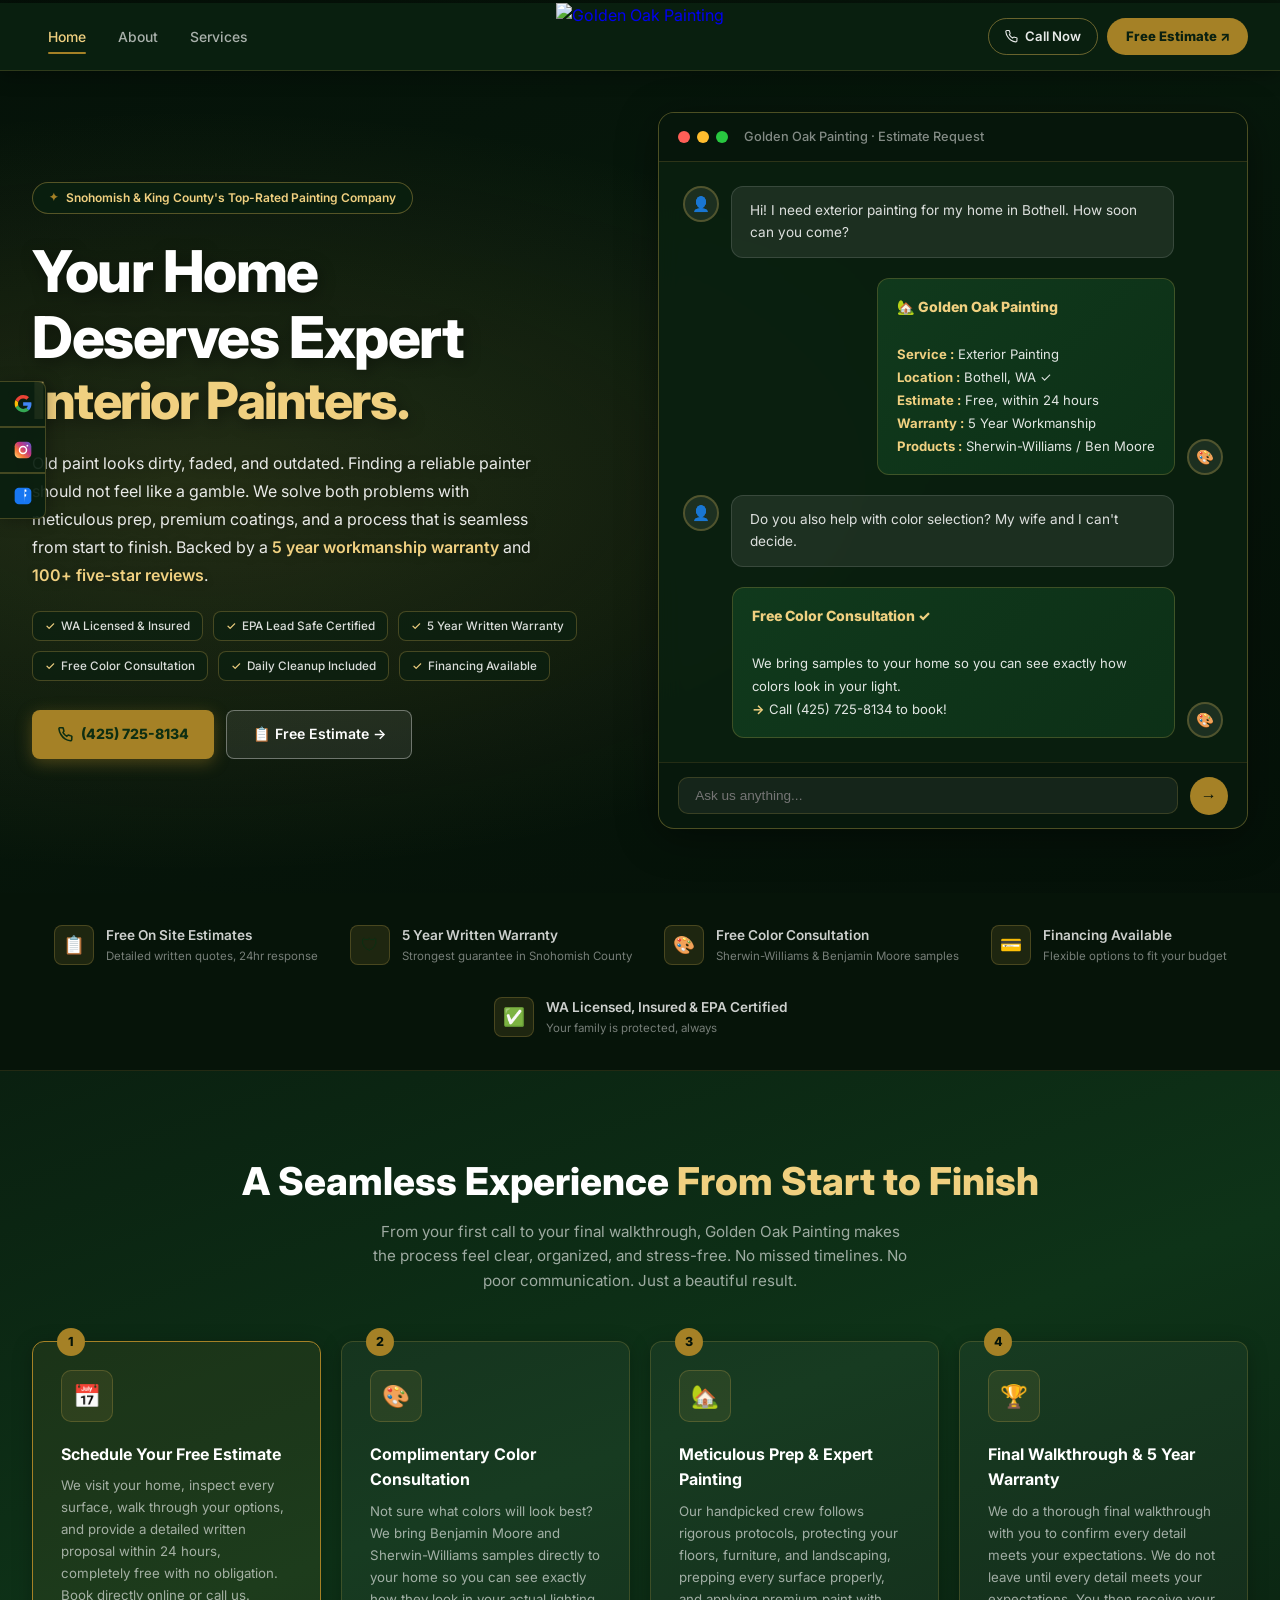
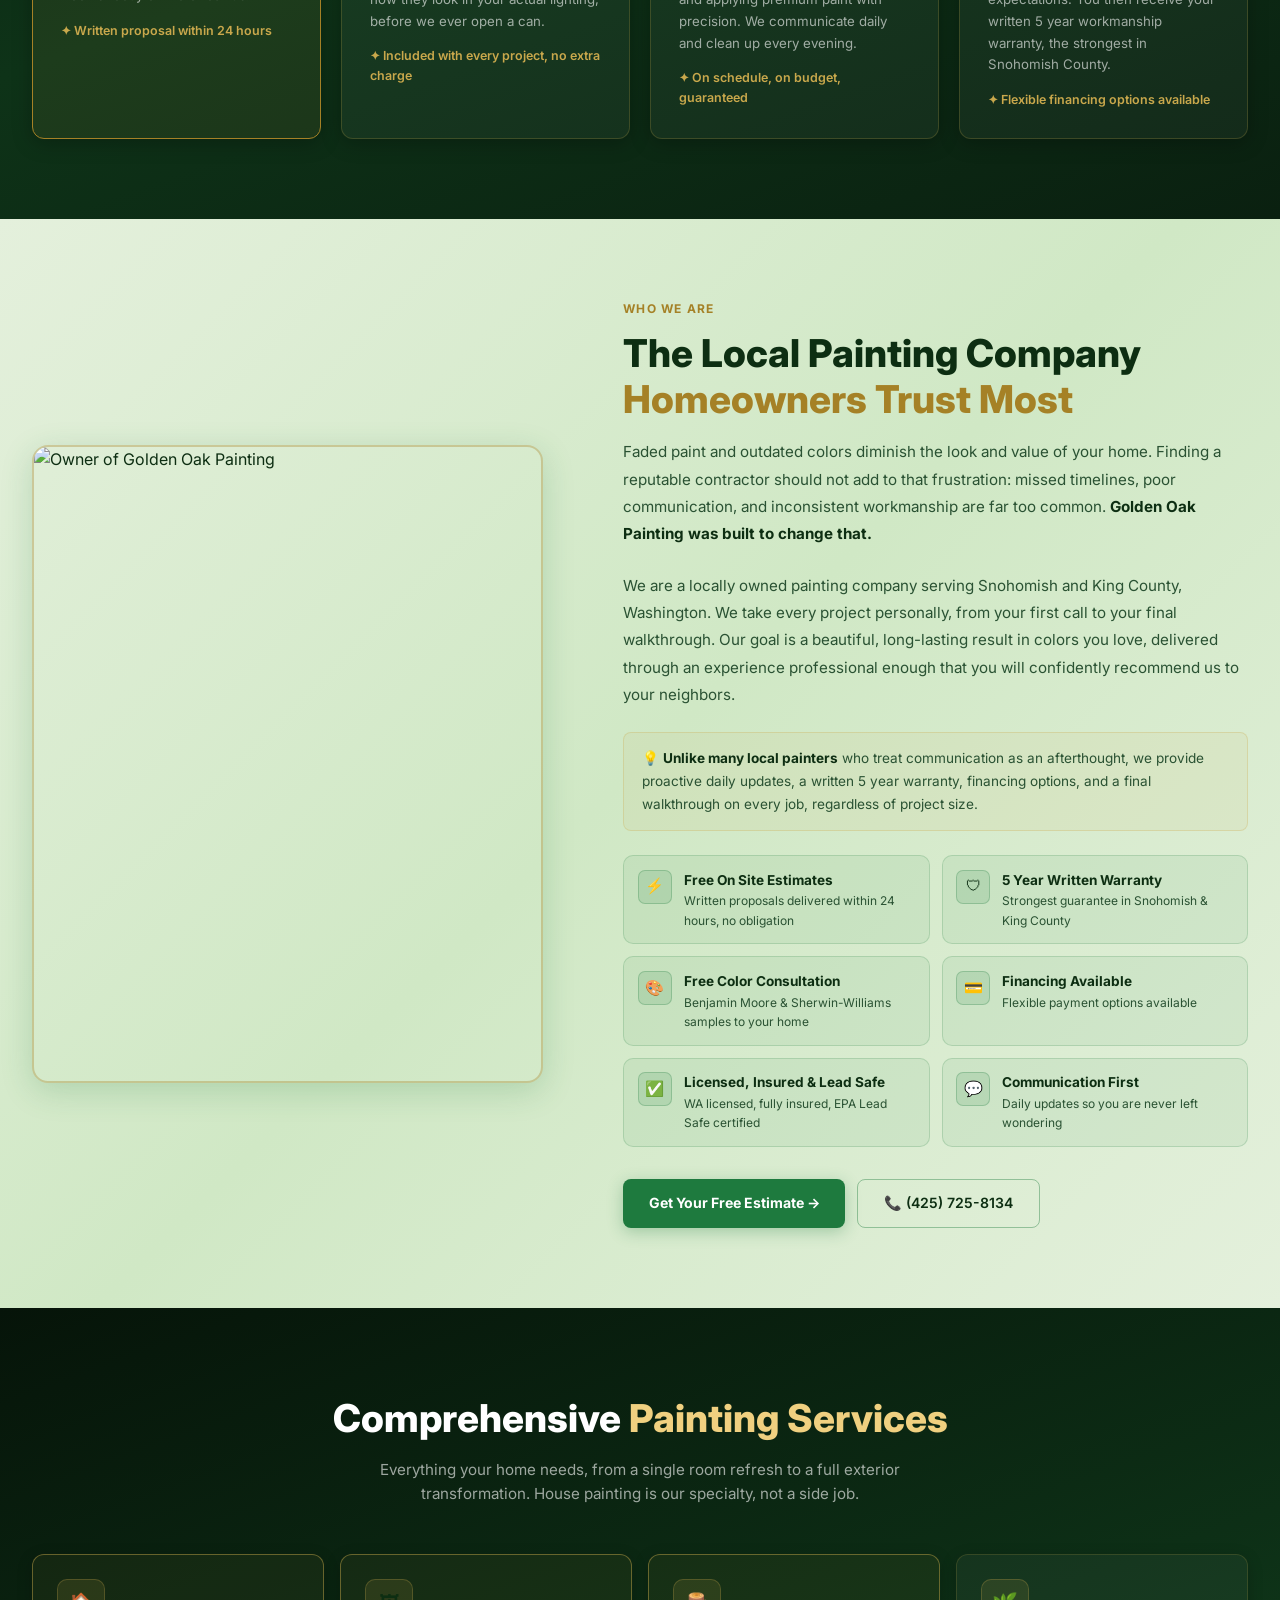
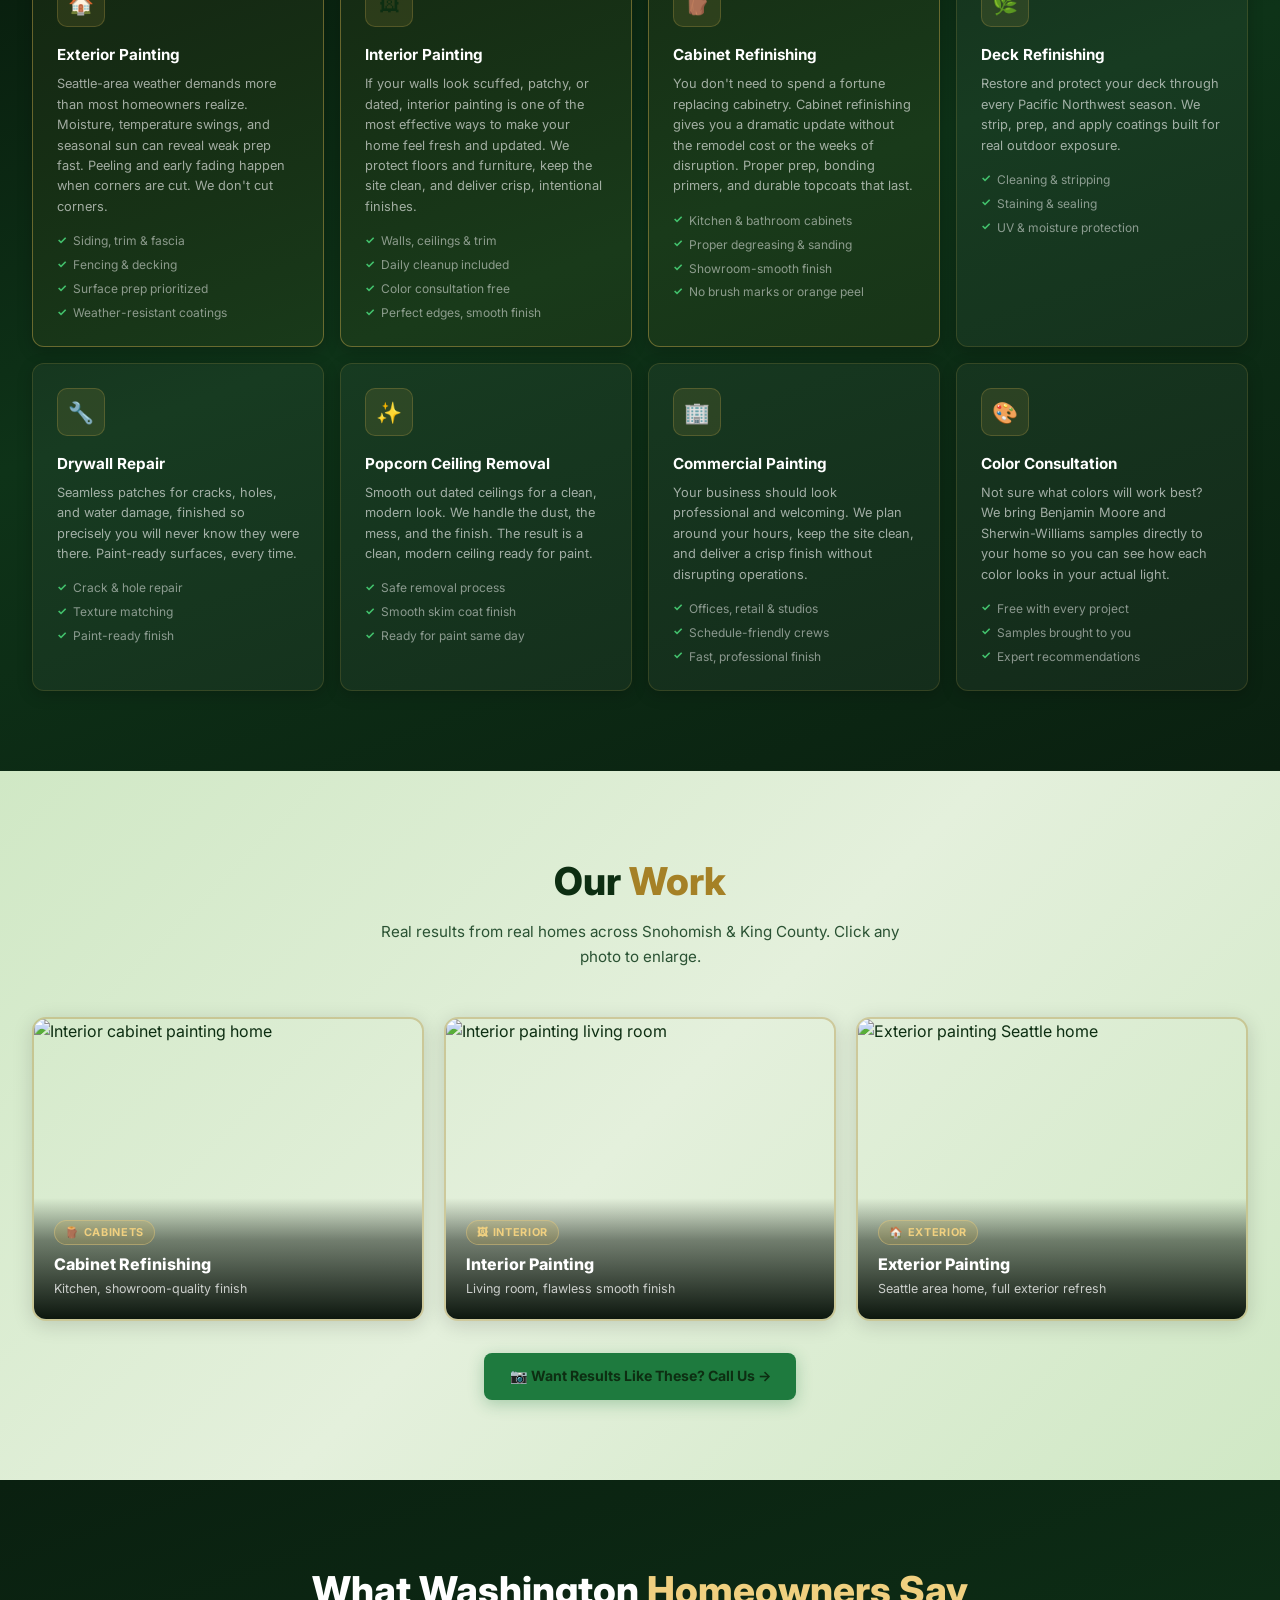
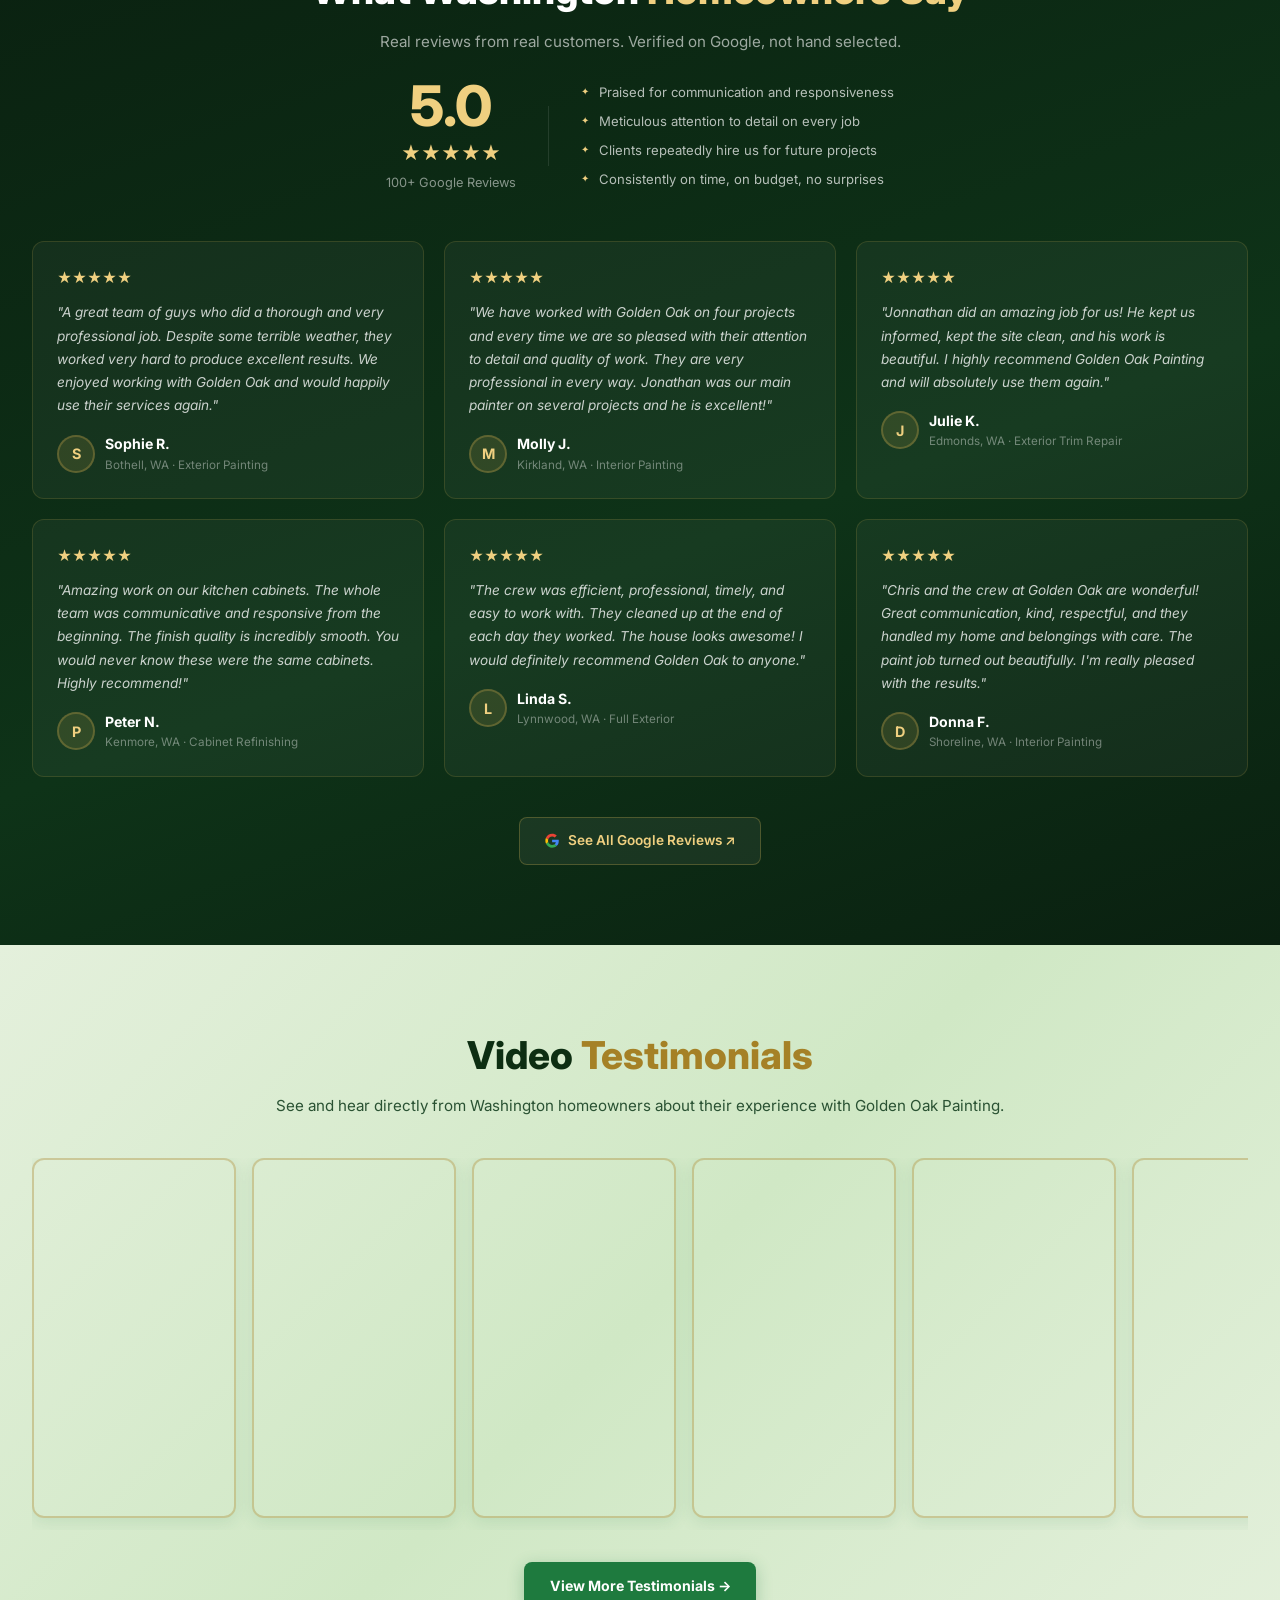
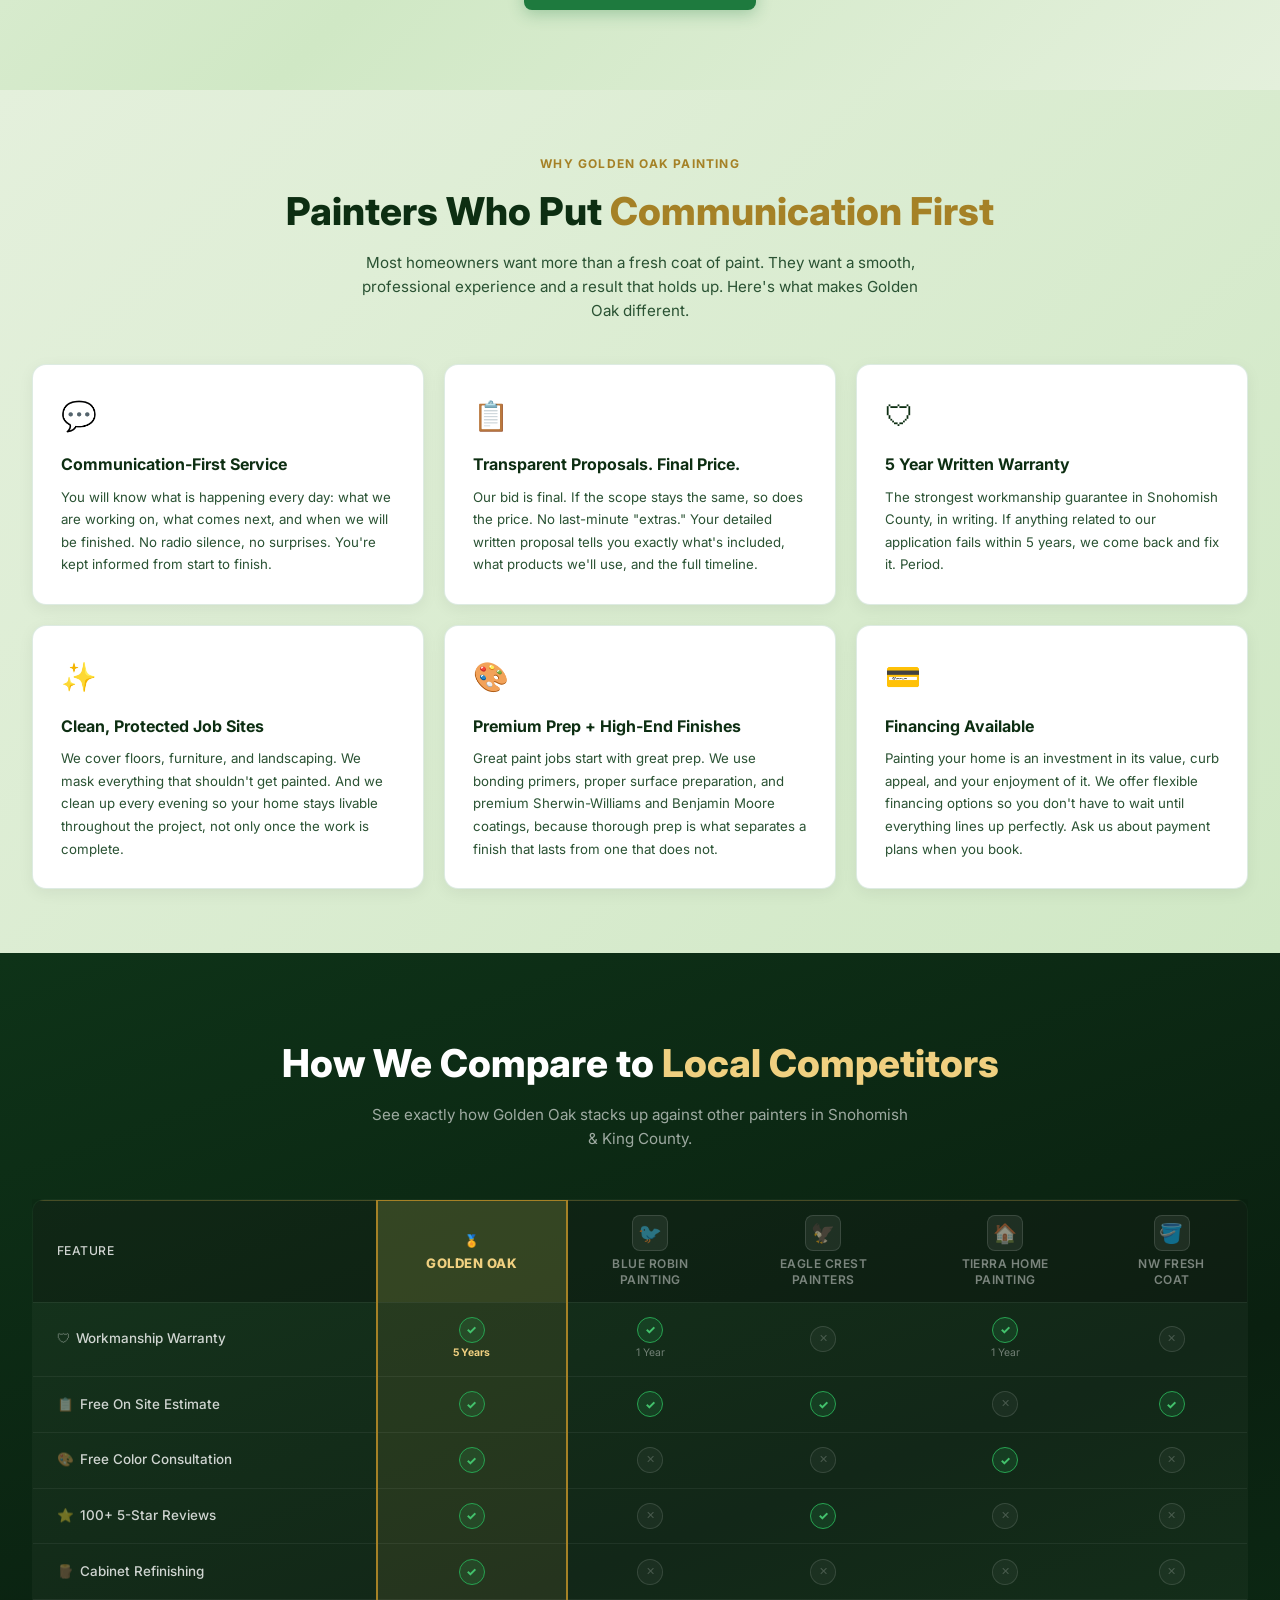
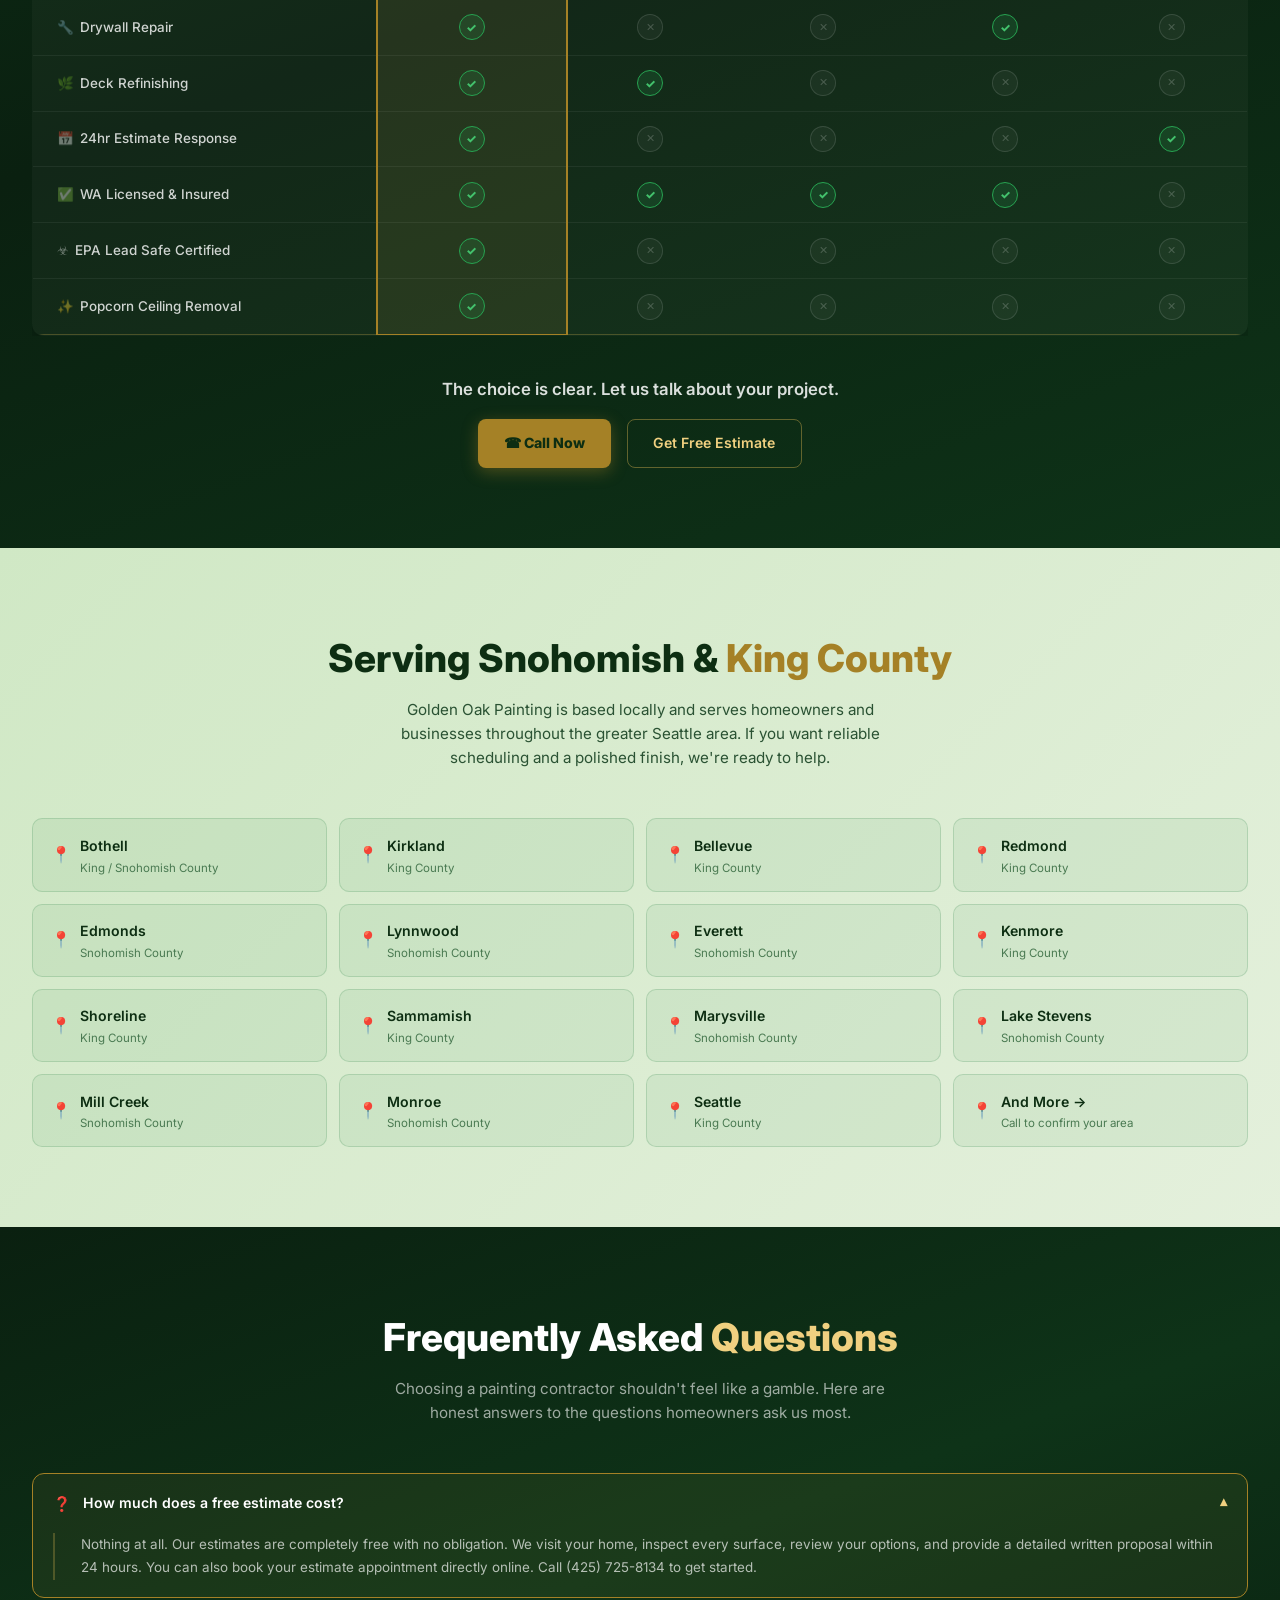
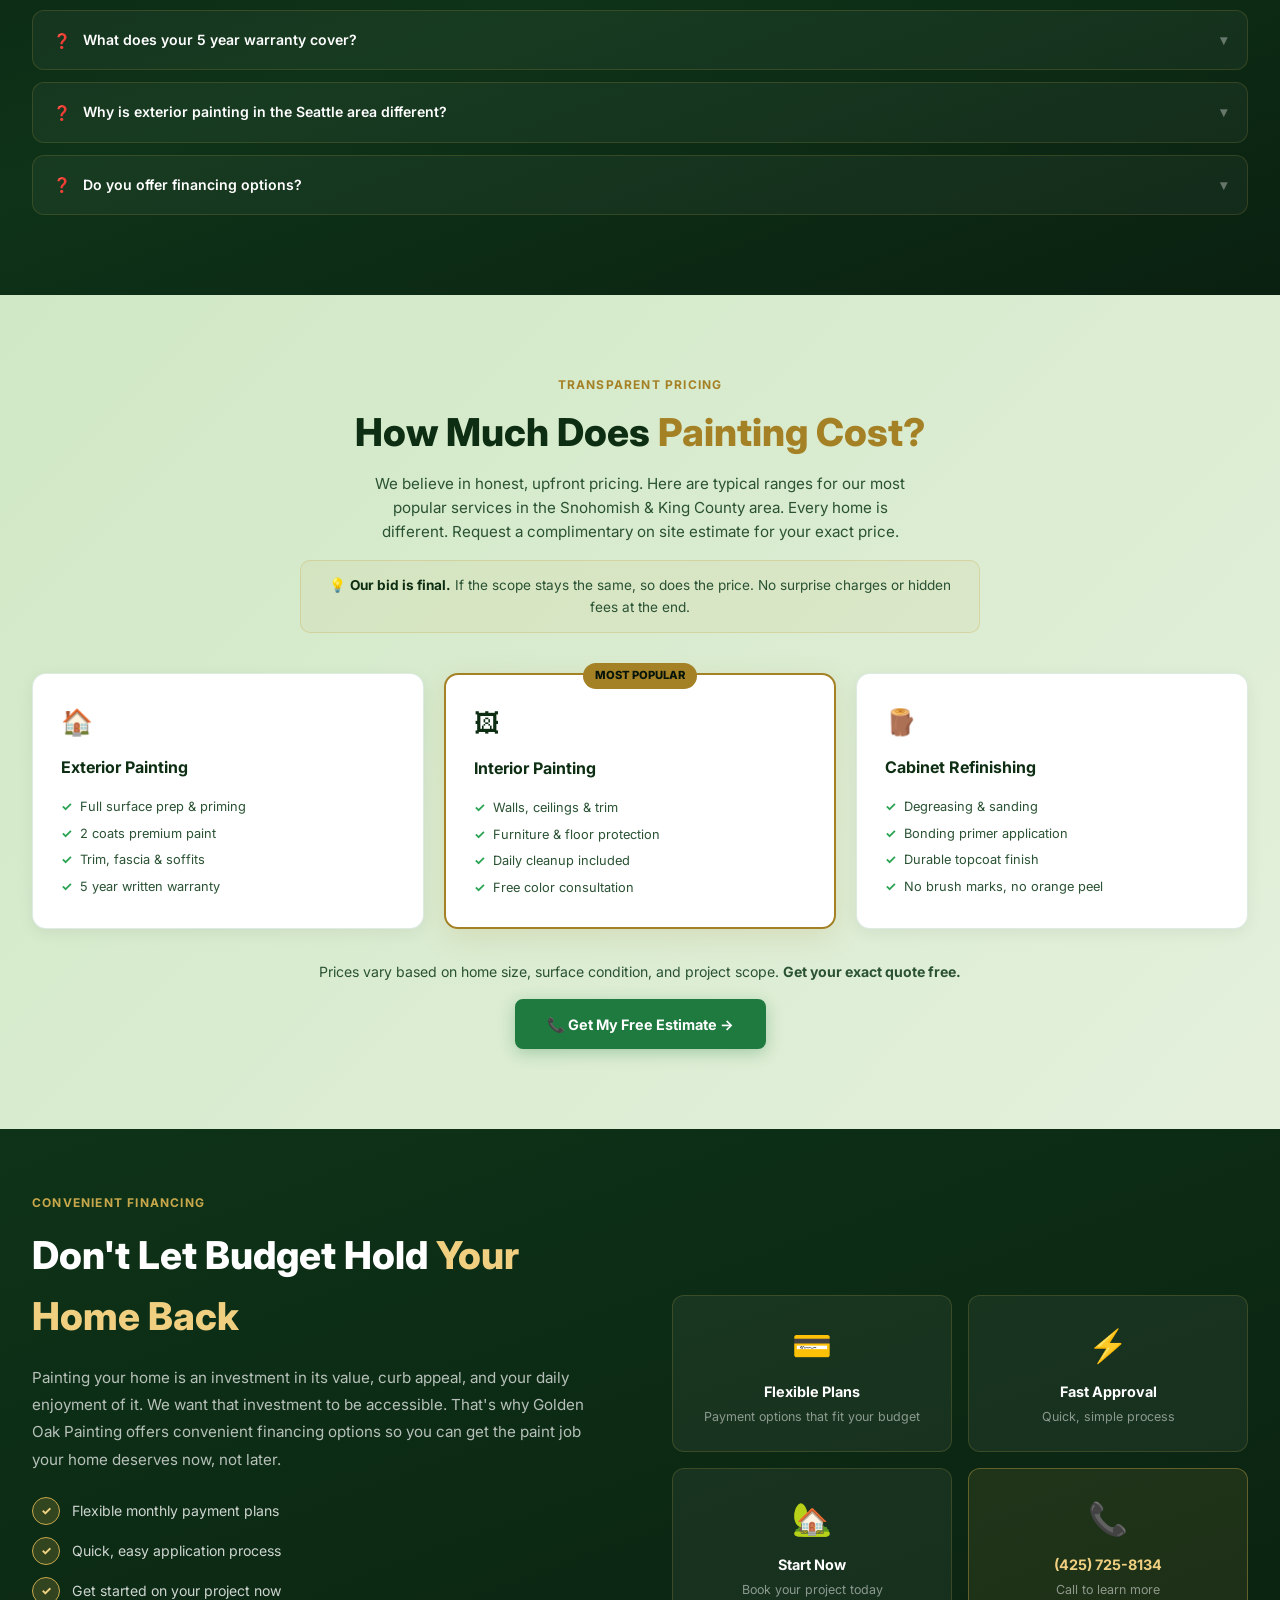
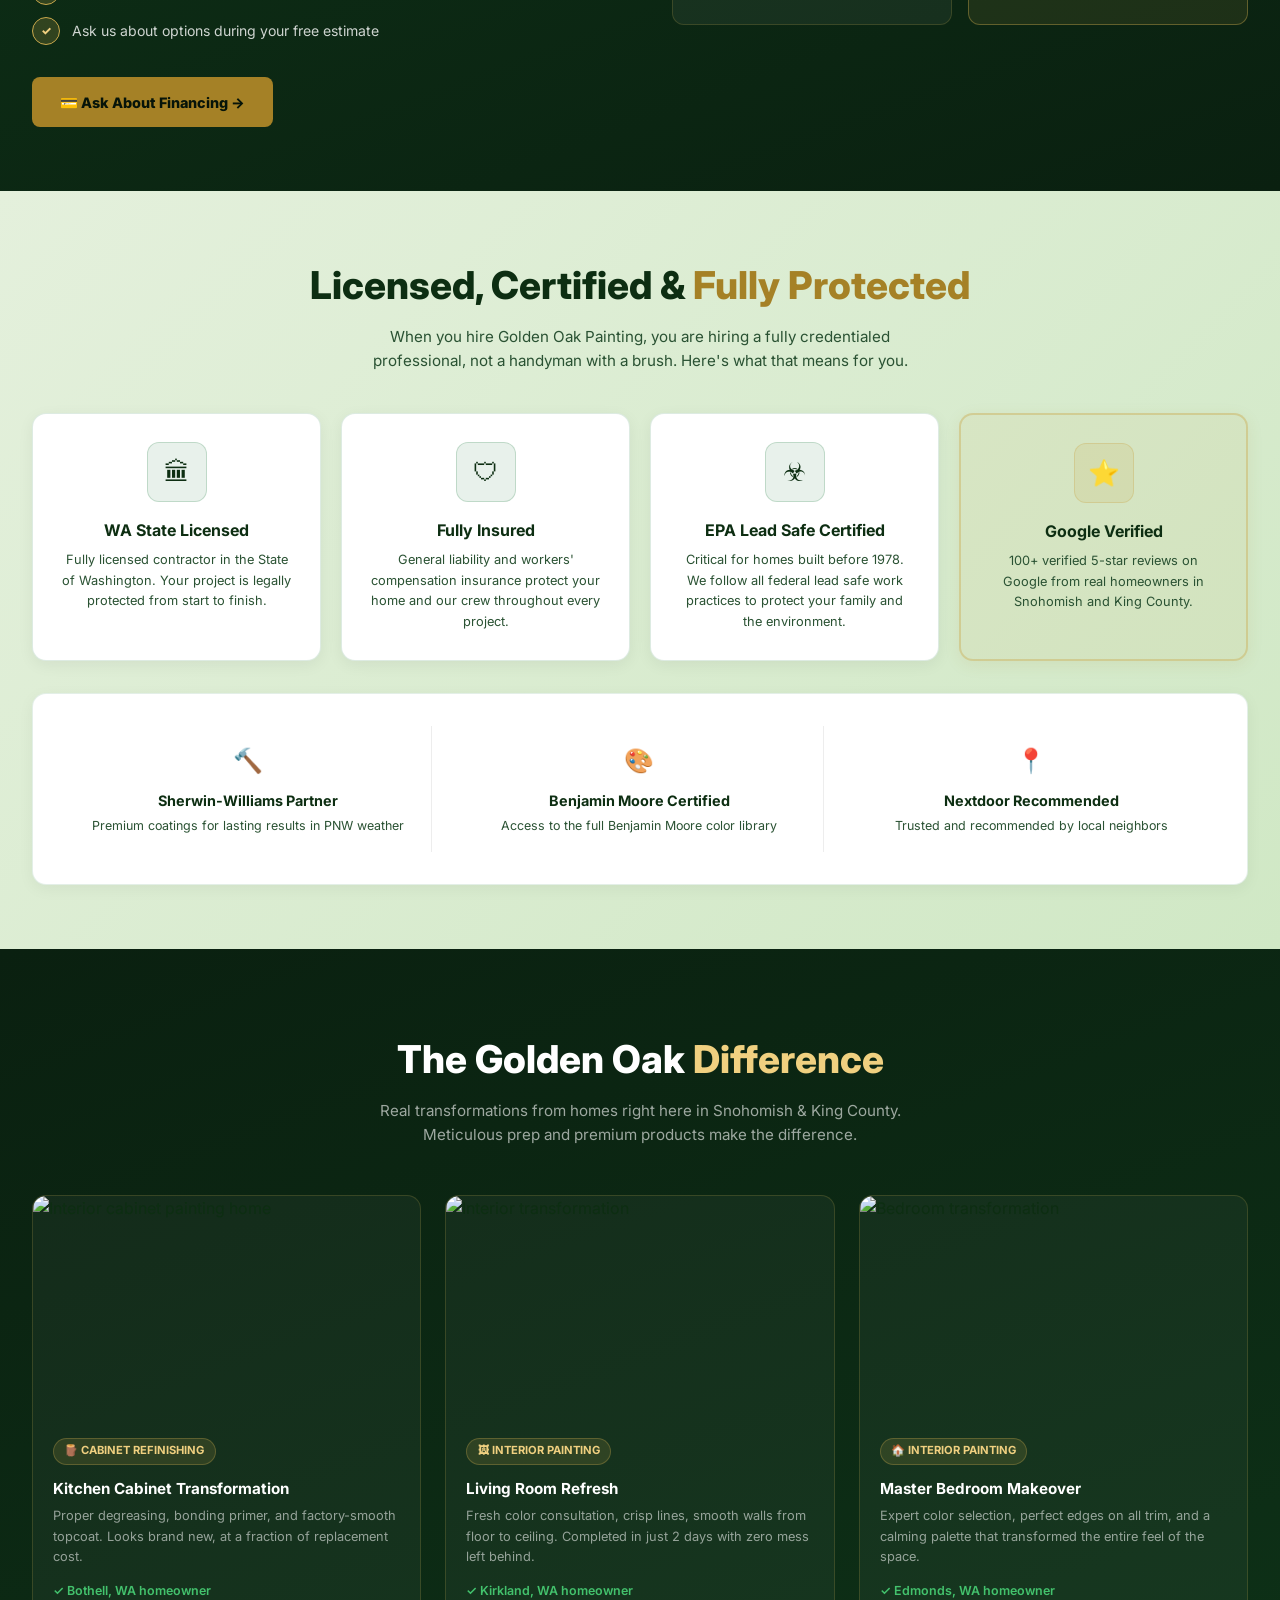
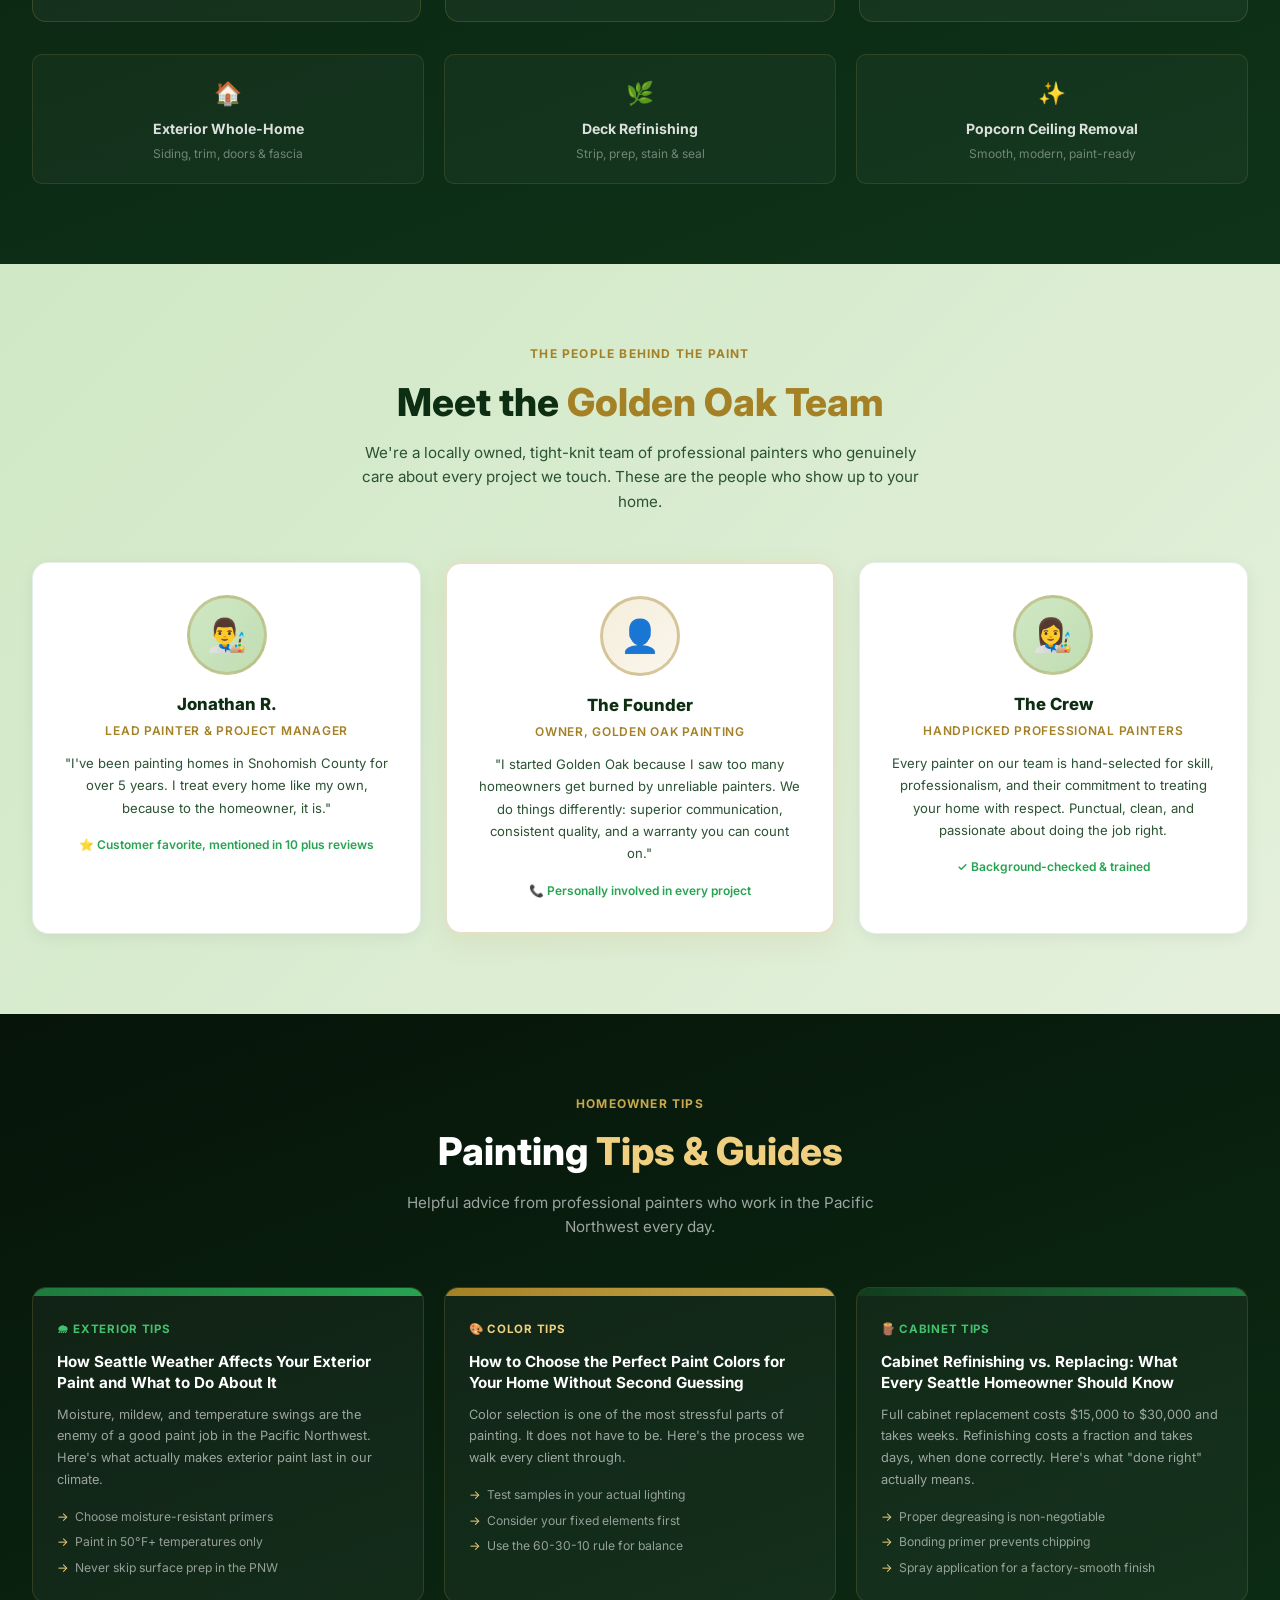
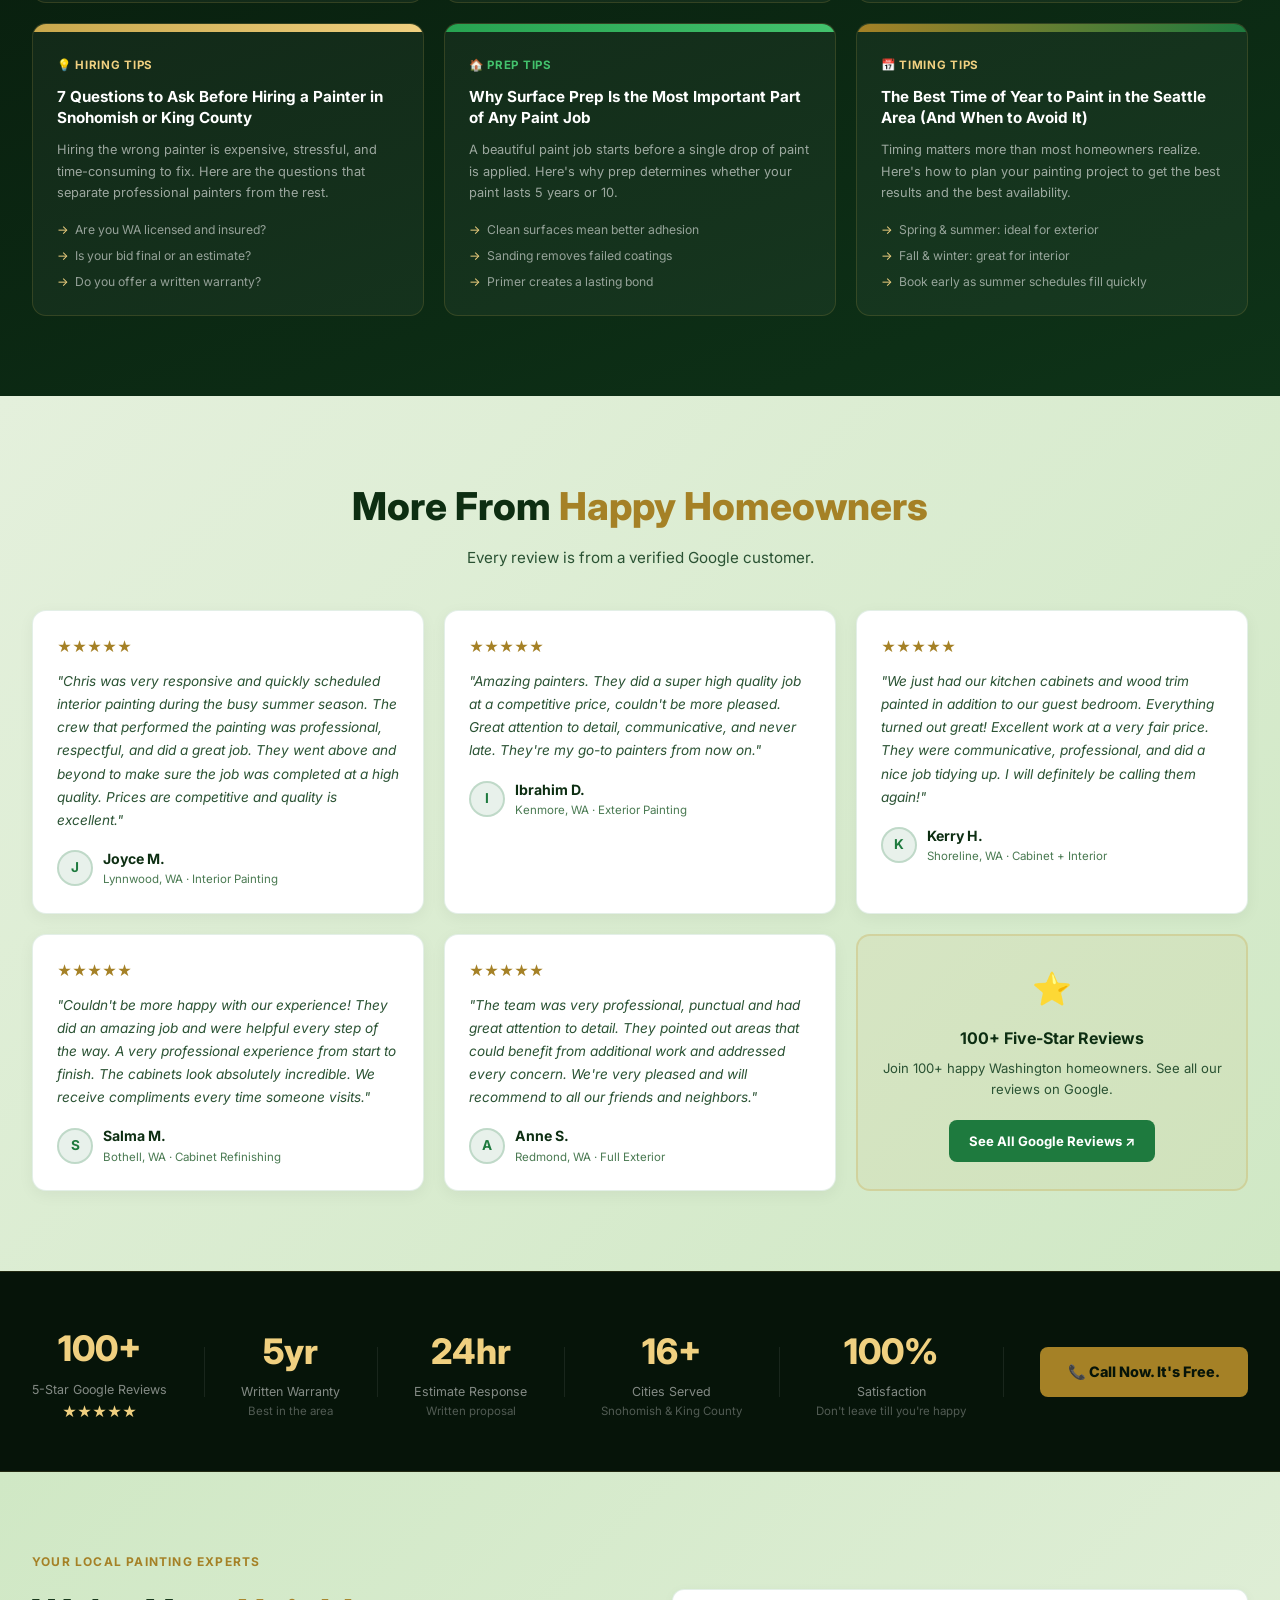
==== commit 59c7920d: "Add files via upload" ====
--- a/index.html
+++ b/index.html
@@ -37,7 +37,7 @@
   "telephone": "+14257258134",
   "email": "randy@goldenoakpainting.com",
   "image": "https://cdn.prod.website-files.com/67cbada18d07464c05c5ebd4/68ad2a985d8bb816f4c9b958_GOP%20-%20Main%20Logo%20Transparent%20(1).png",
-  "priceRange": "$$",
+  "priceRange": "$$",`
   "address": {
     "@type": "PostalAddress",
     "addressLocality": "Bothell",
@@ -503,6 +503,7 @@
     <div class="testi-grid reveal">
       <div class="testi-wrap"><iframe src="https://www.youtube.com/embed/4YASAHGElL4" title="Golden Oak Painting Customer Review" allowfullscreen loading="lazy"></iframe></div>
       <div class="testi-wrap"><iframe src="https://www.youtube.com/embed/GRa_gqt5Q9k" title="Golden Oak Painting Customer Review" allowfullscreen loading="lazy"></iframe></div>
+      <div class="testi-wrap"><iframe src="https://www.youtube.com/embed/zH8BEfjCPbI" title="Golden Oak Painting Customer Review" allowfullscreen loading="lazy"></iframe></div>
       <div class="testi-wrap"><iframe src="https://www.youtube.com/embed/6cuHCz14meA" title="Golden Oak Painting Customer Review" allowfullscreen loading="lazy"></iframe></div>
       <div class="testi-wrap"><iframe src="https://www.youtube.com/embed/zMFHS--IyOM" title="Golden Oak Painting Customer Testimonial" aria-label="Golden Oak Painting customer testimonial video, Washington state painting company" allowfullscreen loading="lazy"></iframe></div>
       <div class="testi-wrap"><iframe src="https://www.youtube.com/embed/3eh6YgVMYfk" title="Golden Oak Painting Customer Review" allowfullscreen loading="lazy"></iframe></div>
@@ -517,6 +518,9 @@
       <div class="testi-wrap"><iframe src="https://www.youtube.com/embed/7I_k-G4edNE" title="Golden Oak Painting Customer Review" allowfullscreen loading="lazy"></iframe></div>
       <div class="testi-wrap"><iframe src="https://www.youtube.com/embed/830TGiuDWOM" title="Golden Oak Painting Customer Review" allowfullscreen loading="lazy"></iframe></div>
       <div class="testi-wrap"><iframe src="https://www.youtube.com/embed/RMLLyedawd0" title="Golden Oak Painting Customer Review" allowfullscreen loading="lazy"></iframe></div>
+    </div>
+    <div class="testi-cta reveal">
+      <a href="https://www.youtube.com/@Goldenoakpainting" target="_blank" rel="noopener" class="btn-green">View More Testimonials →</a>
     </div>
   </div>
 </section>
--- a/styles.css
+++ b/styles.css
@@ -315,6 +315,7 @@
 .testi-wrap{flex-shrink:0;border-radius:12px;overflow:hidden;border:2px solid rgba(165,129,38,0.35);transition:all 0.2s;box-shadow:0 4px 16px rgba(30,122,62,0.12)}
 .testi-wrap:hover{border-color:var(--gold);box-shadow:0 8px 28px rgba(30,122,62,0.22);transform:translateY(-2px)}
 .testi-wrap iframe{display:block;border:none;width:200px;height:356px}
+.testi-cta{text-align:center;margin-top:2rem}
 
 /* COMPARE */
 #compare{background:linear-gradient(160deg,var(--dark3) 0%,var(--dark2) 50%,var(--dark3) 100%)}
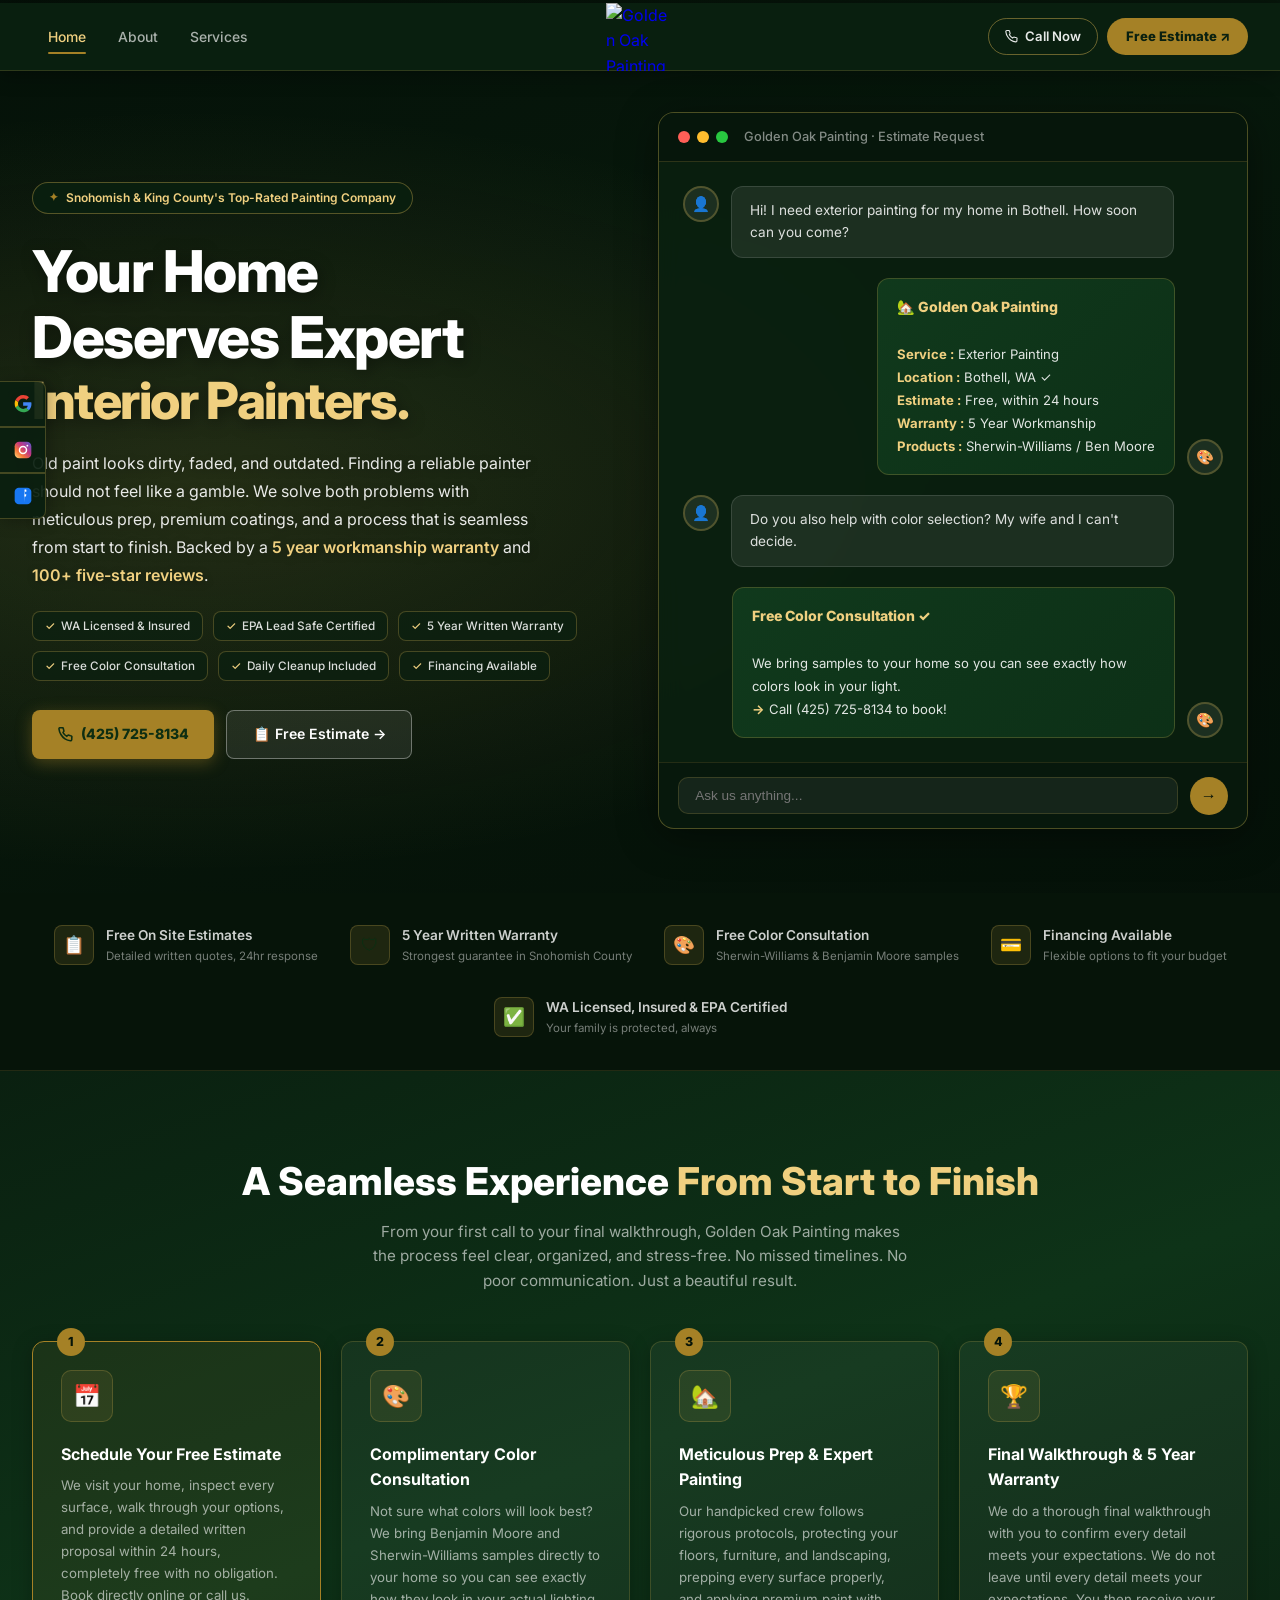
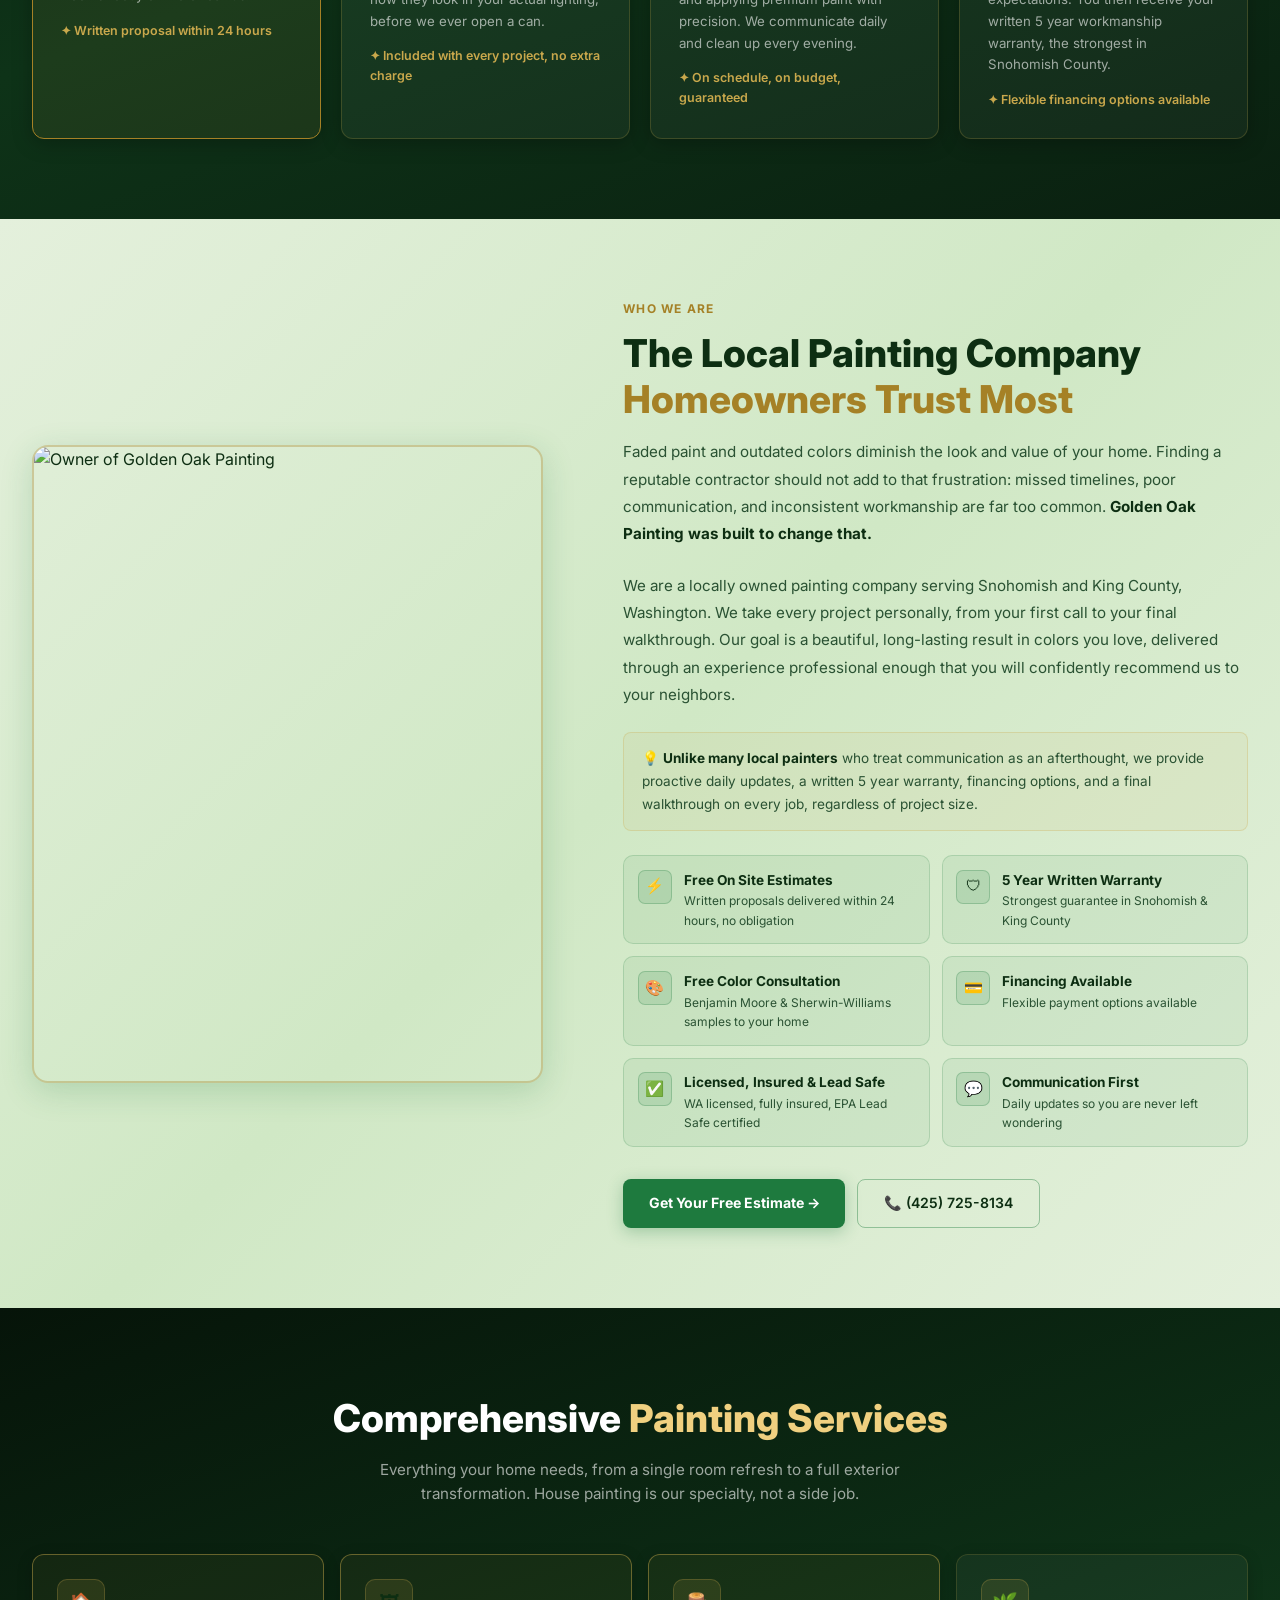
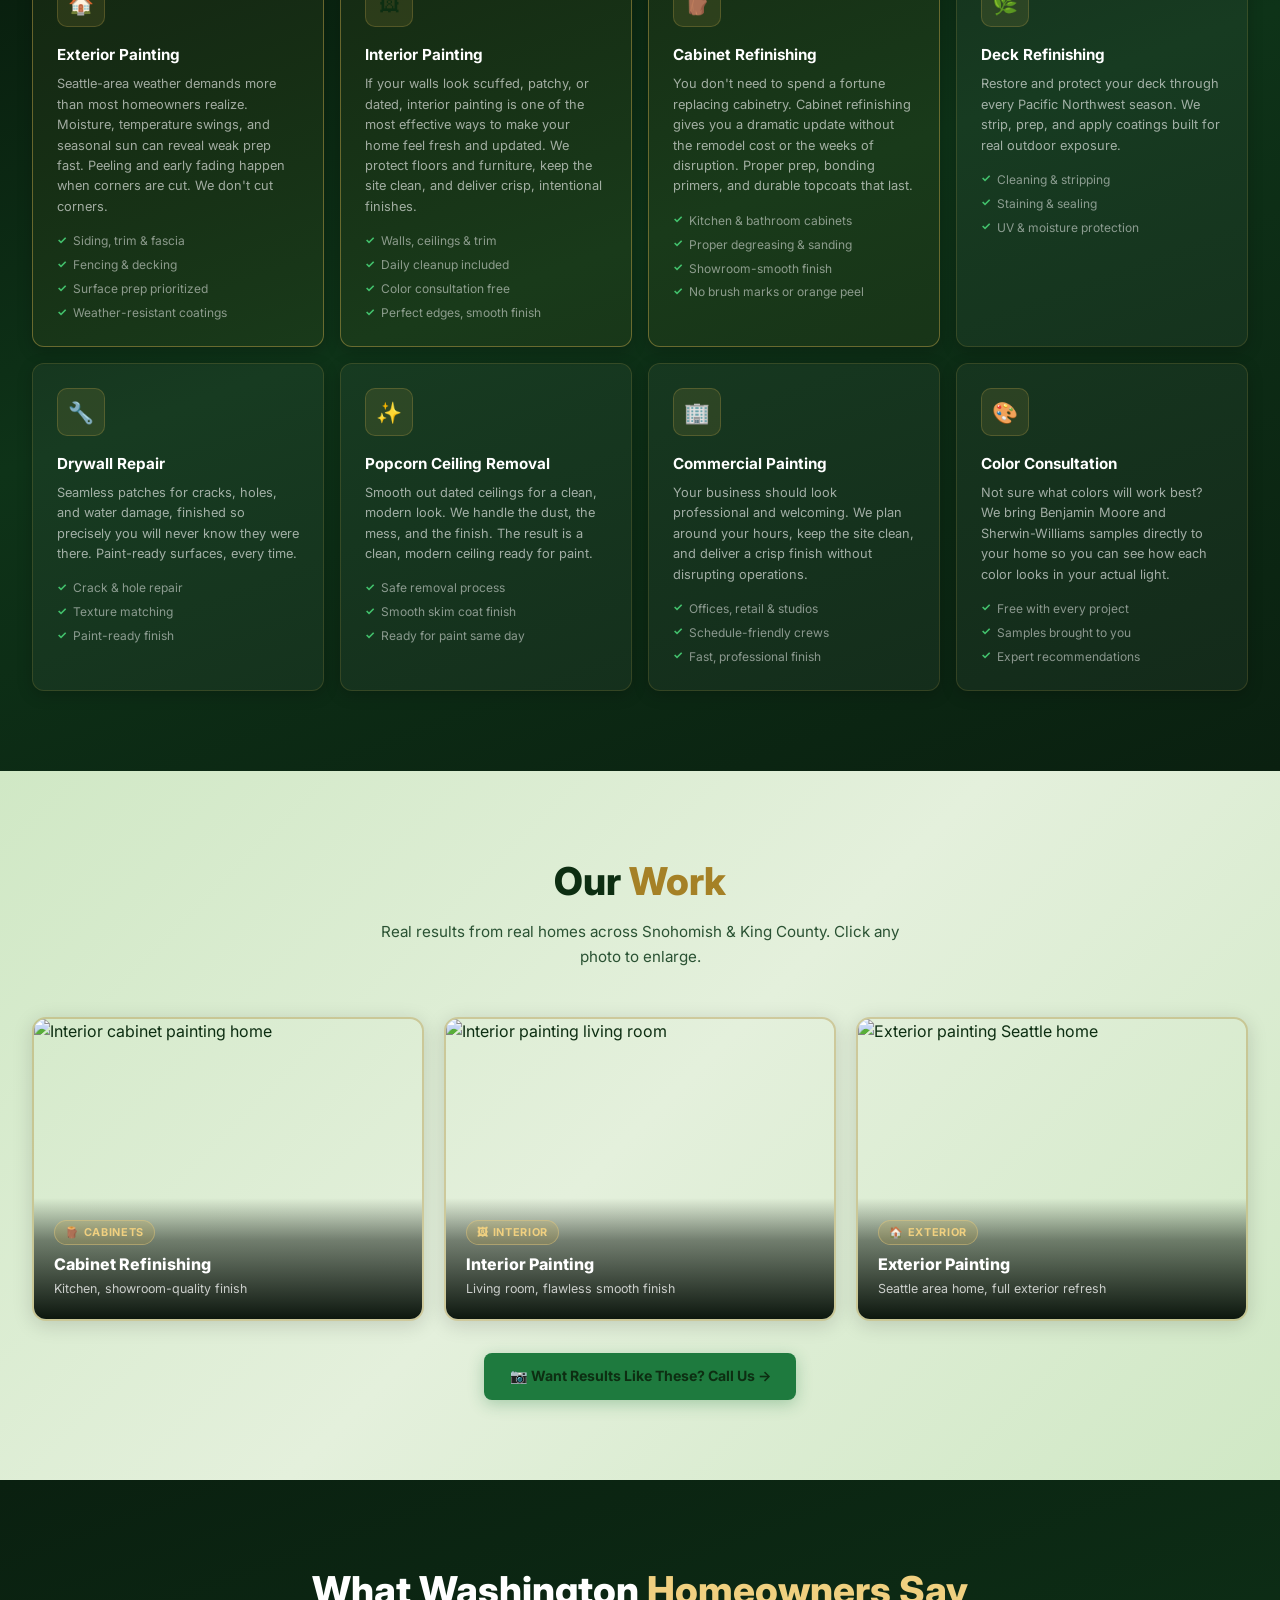
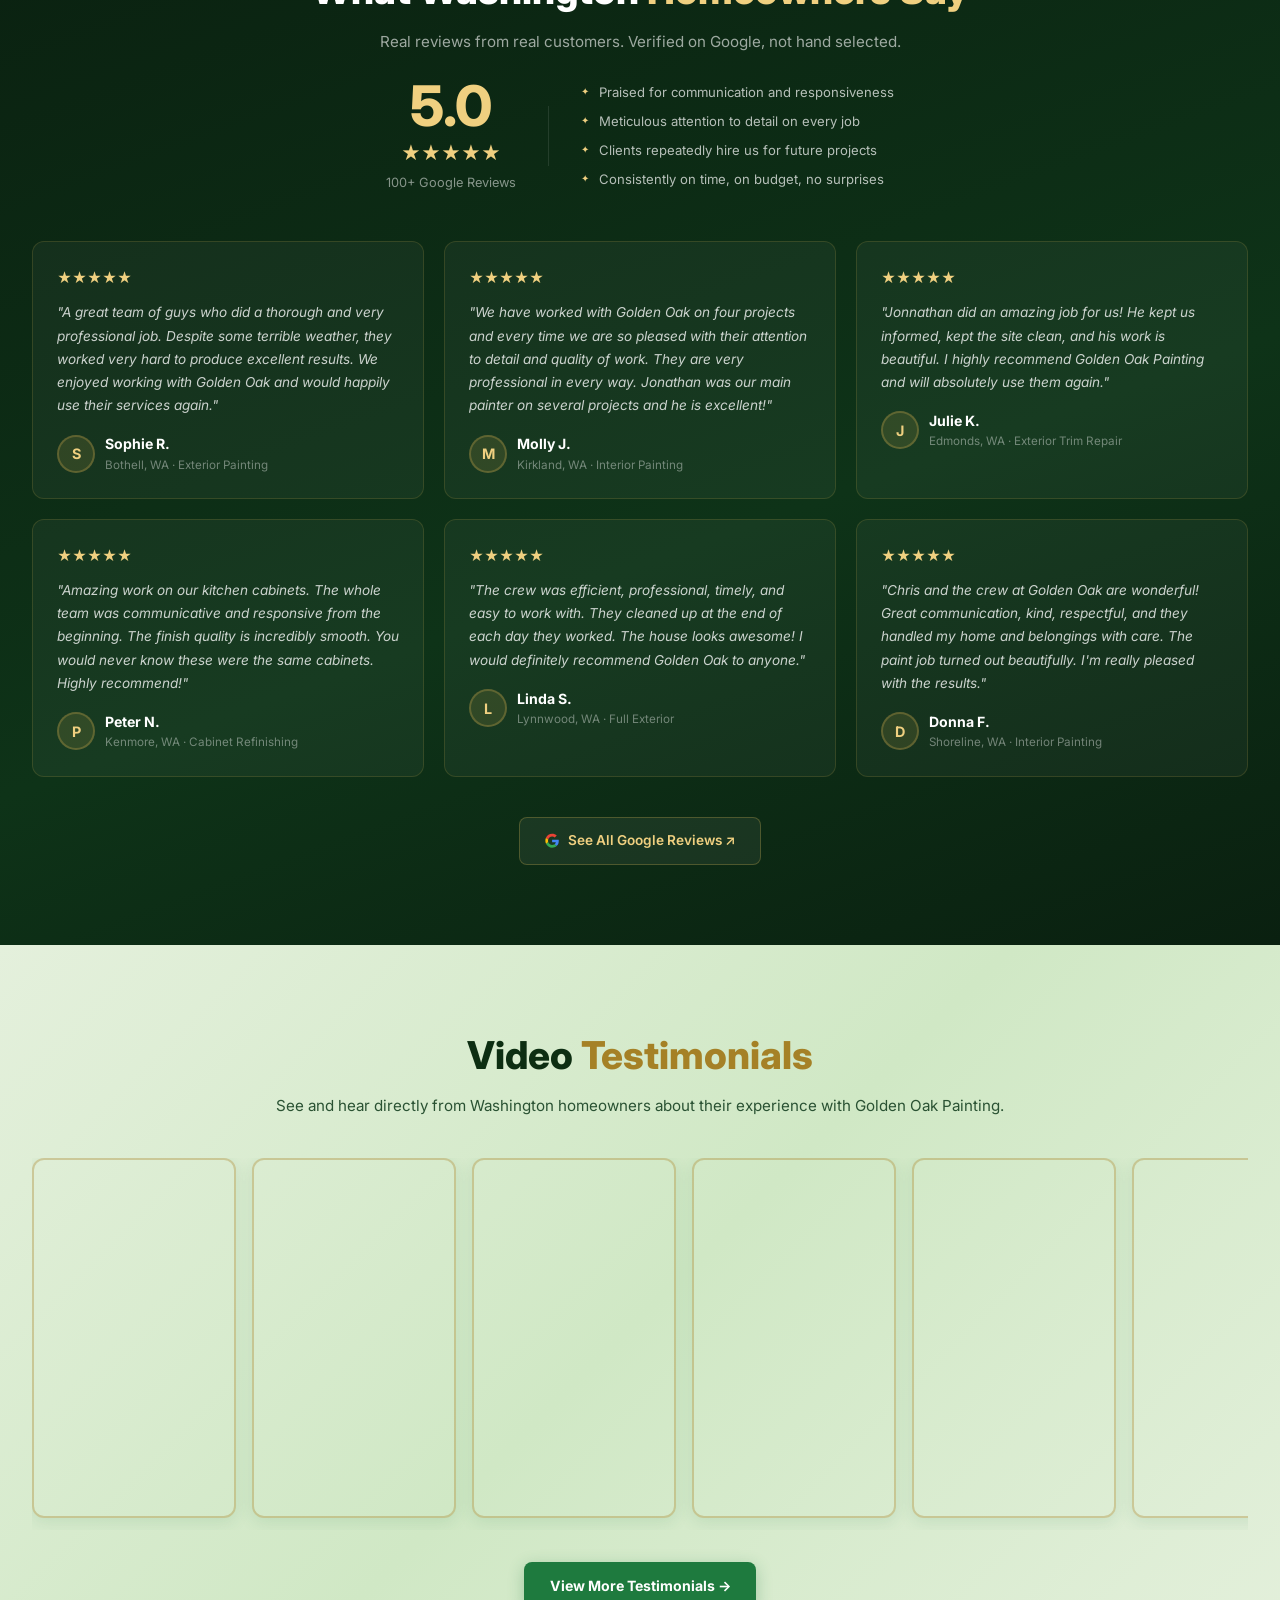
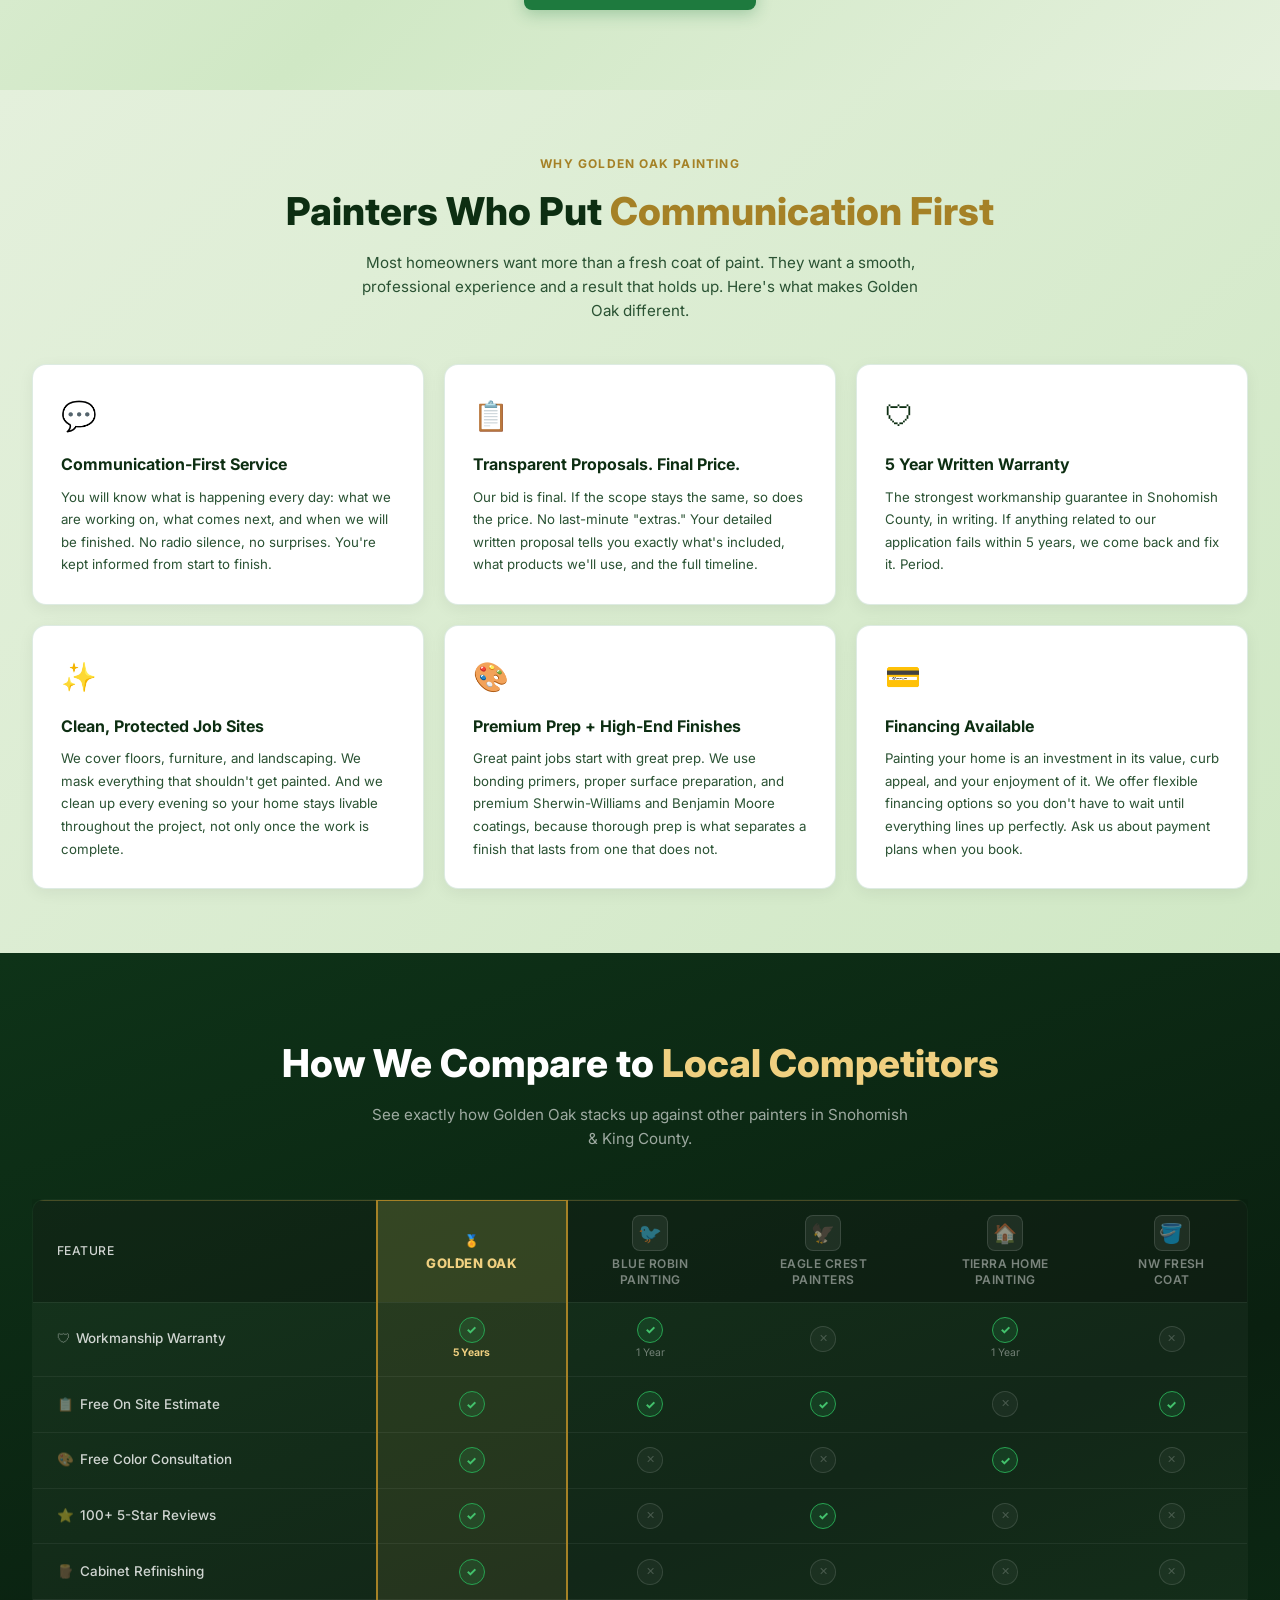
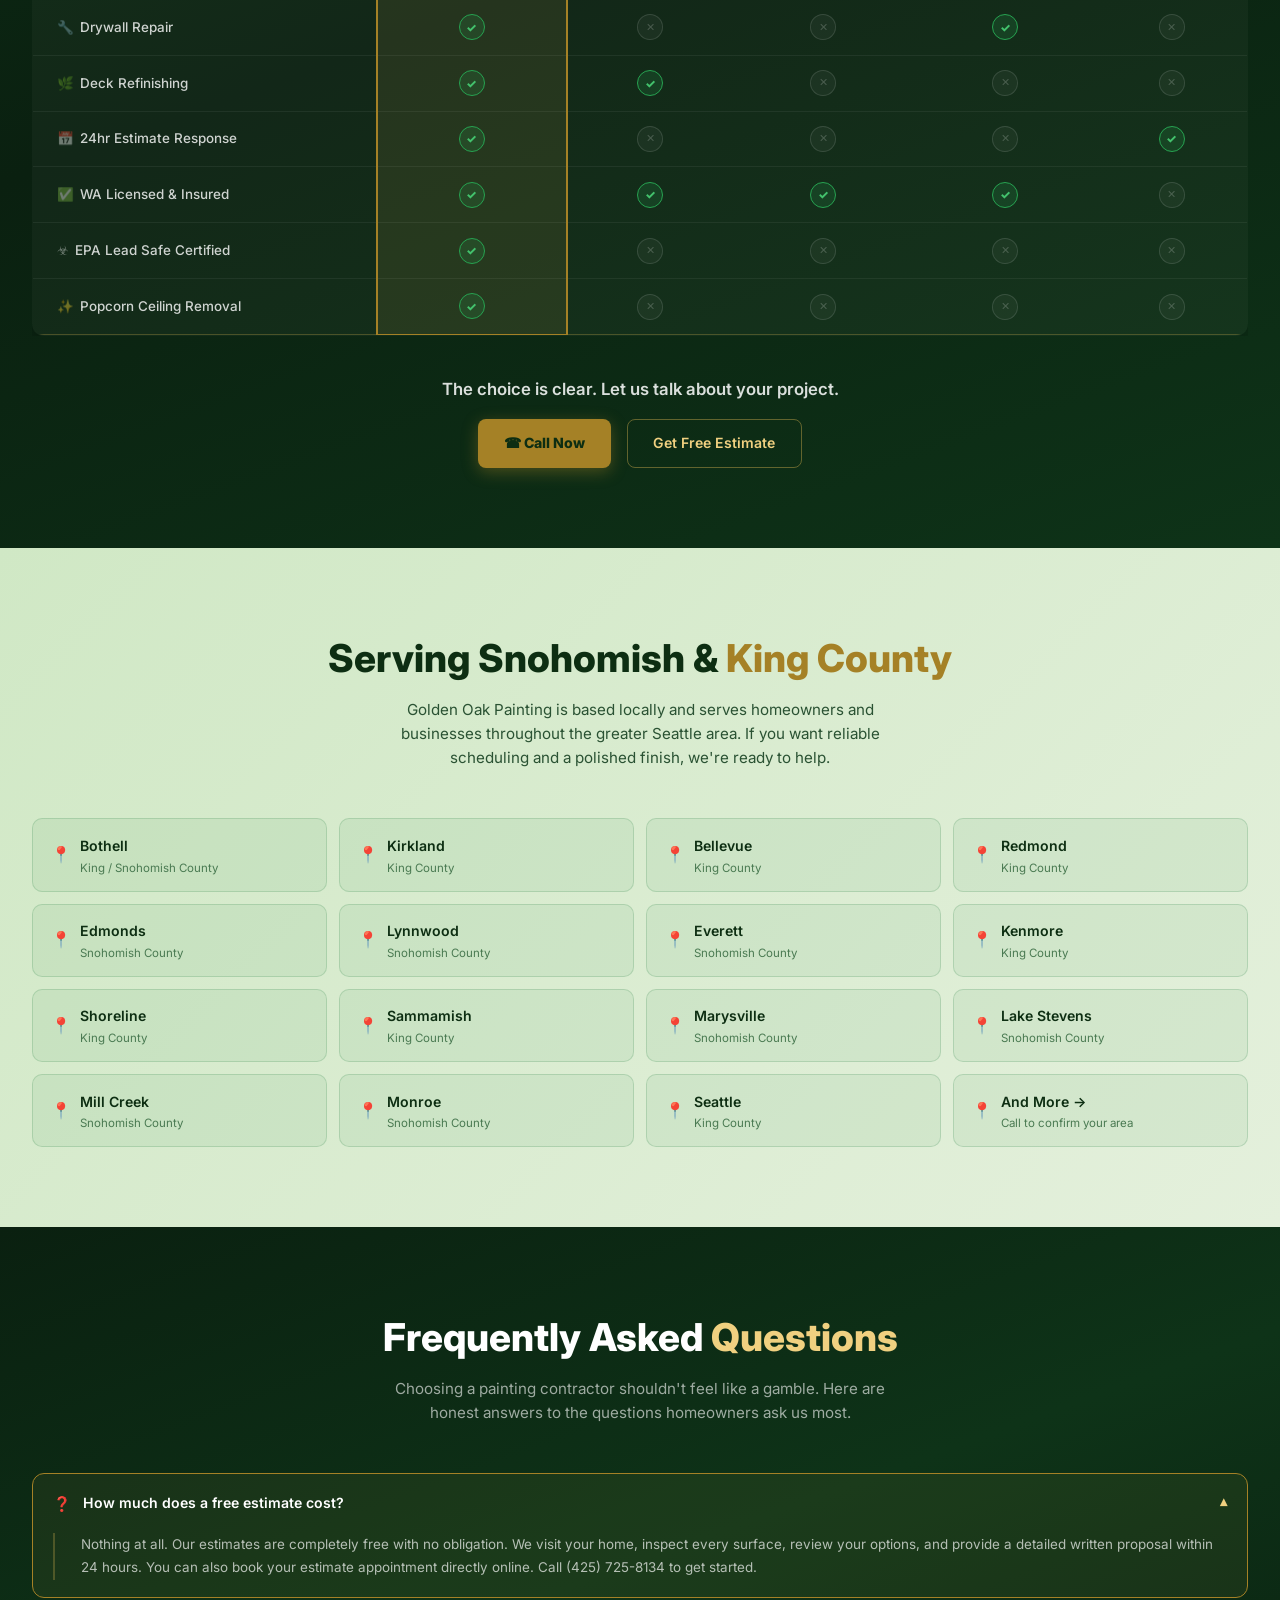
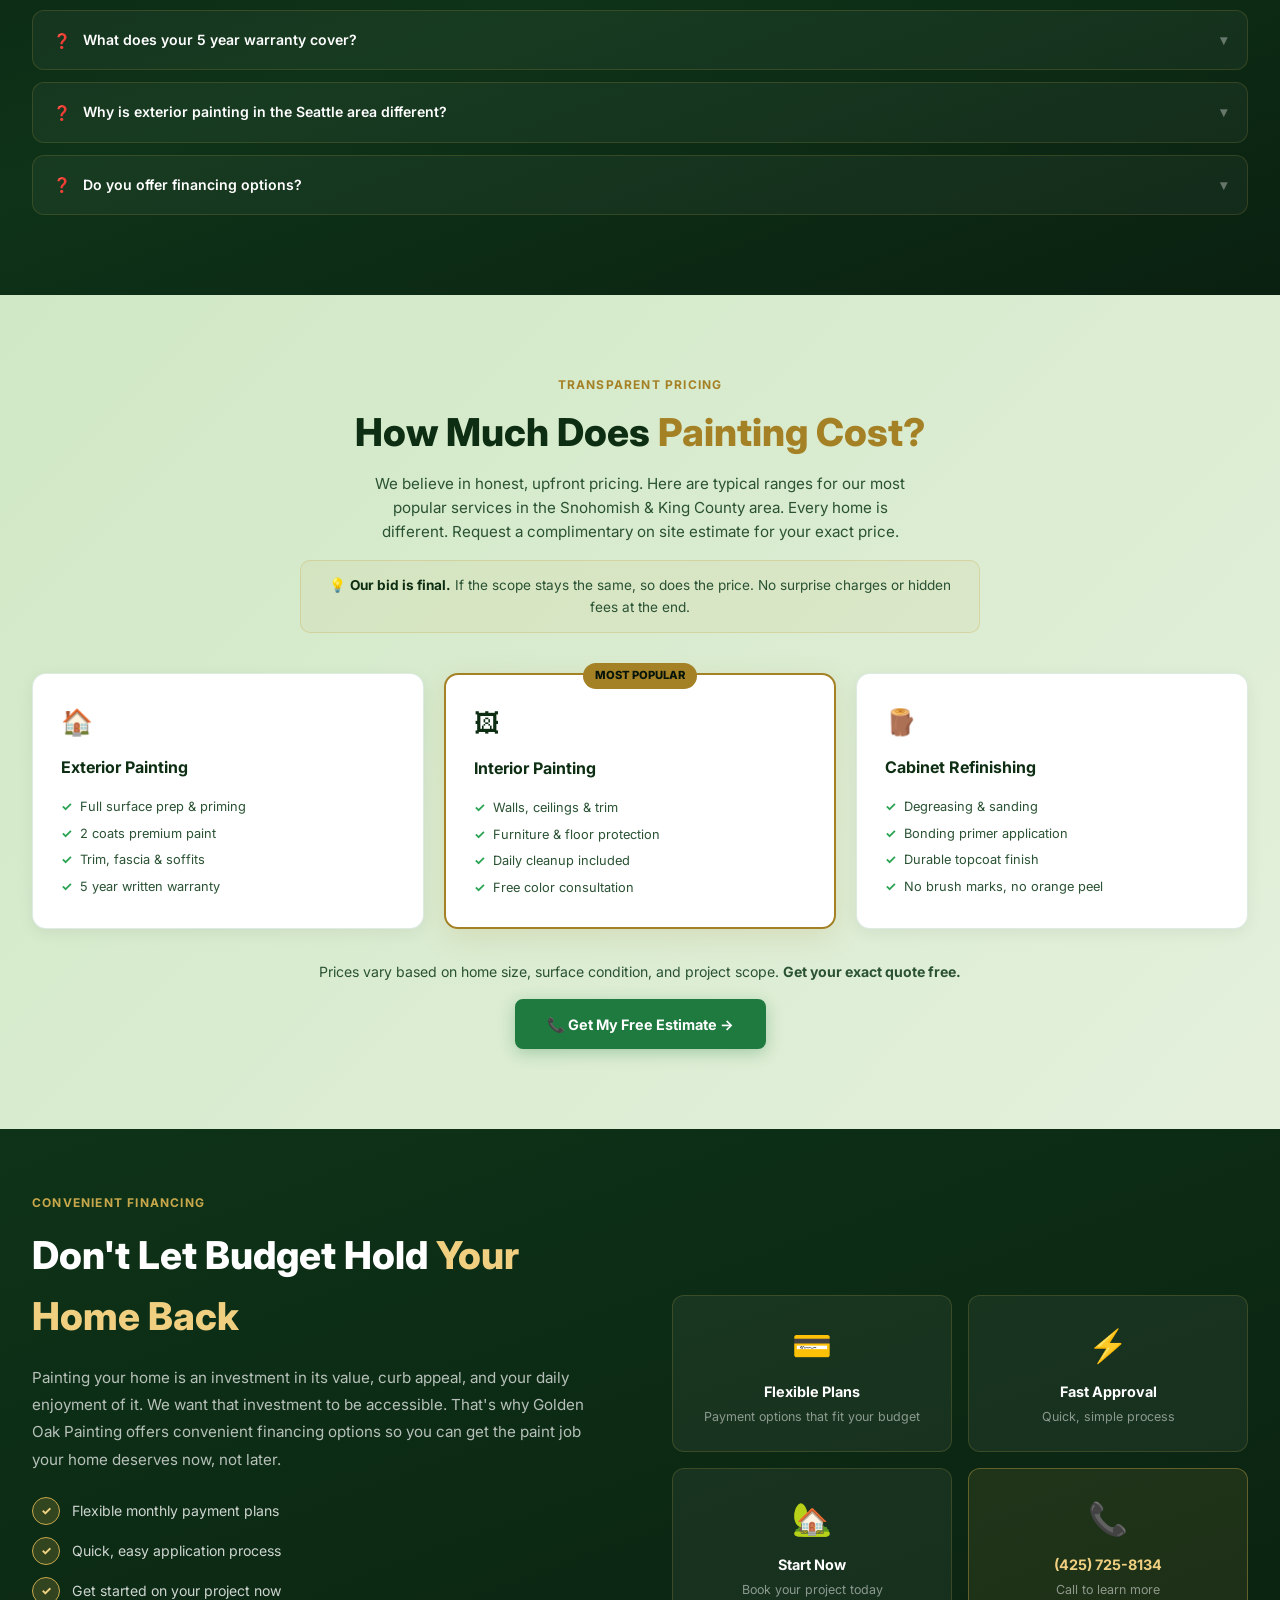
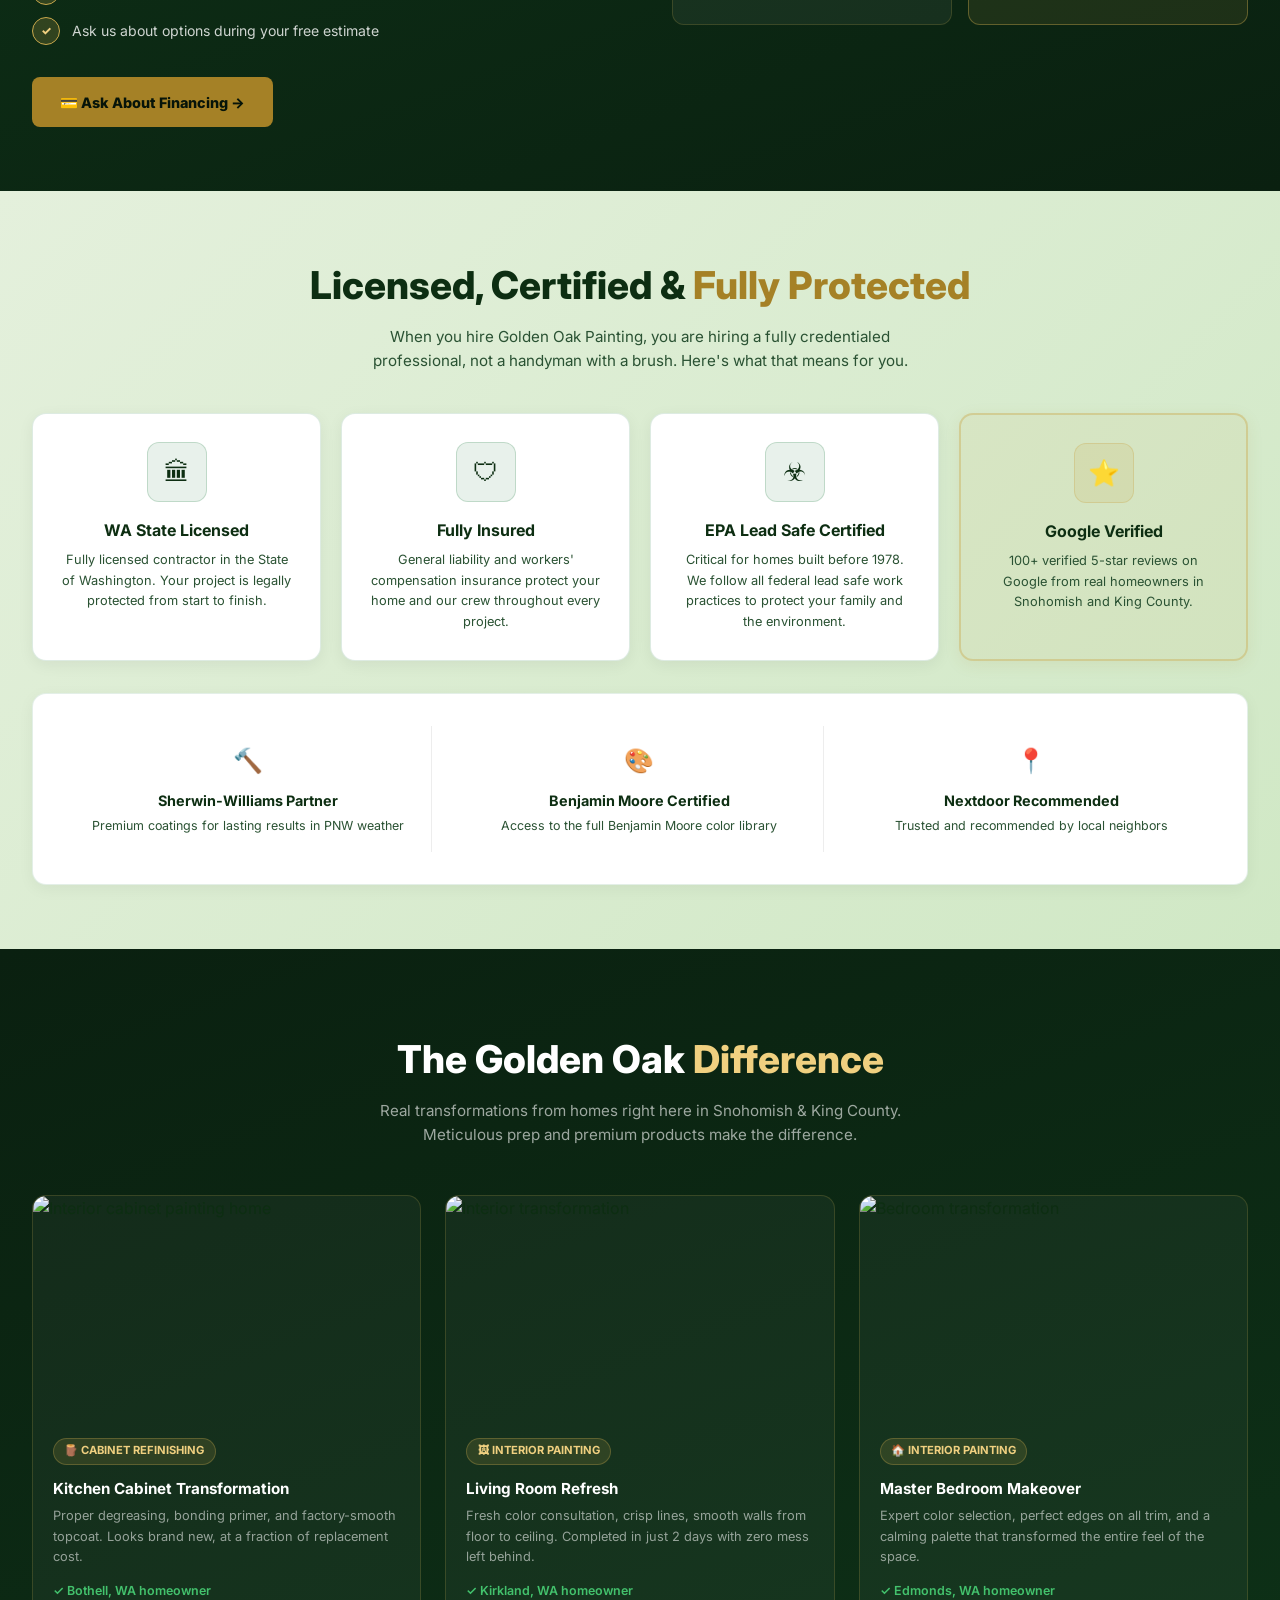
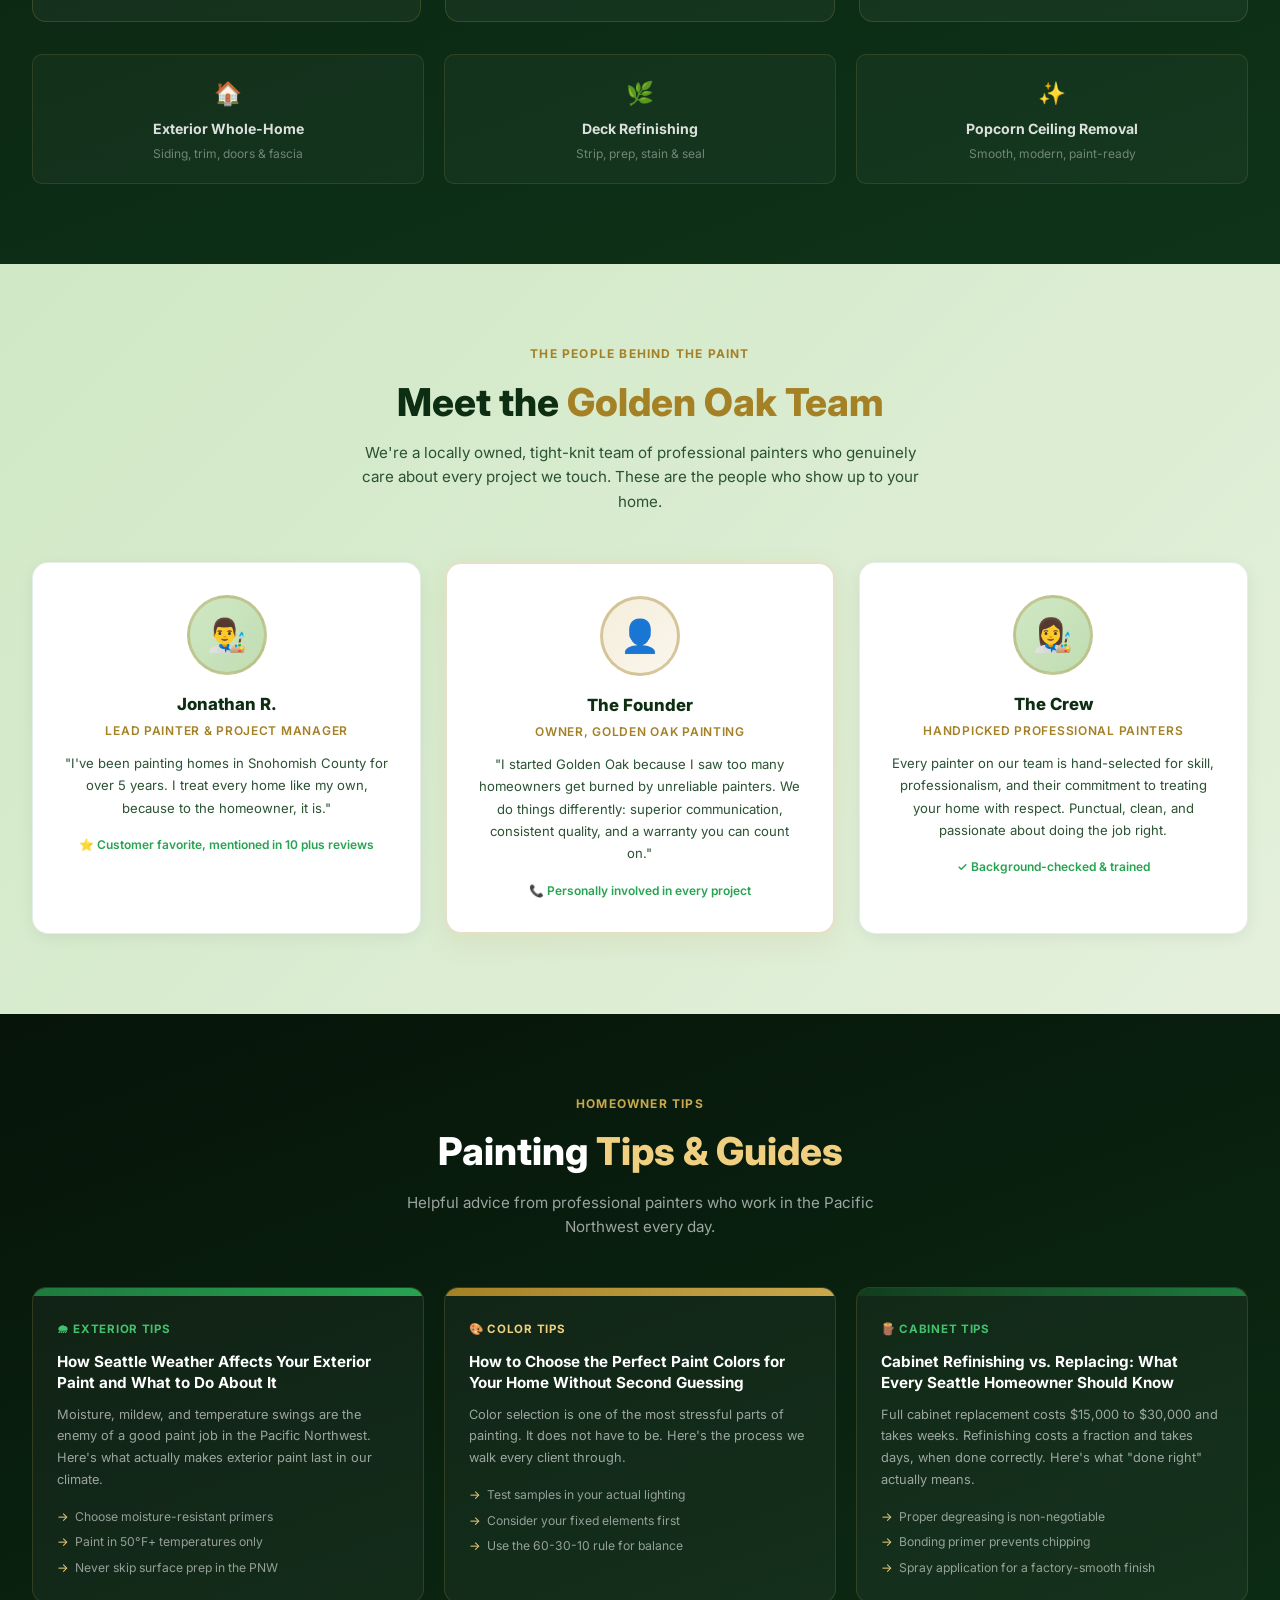
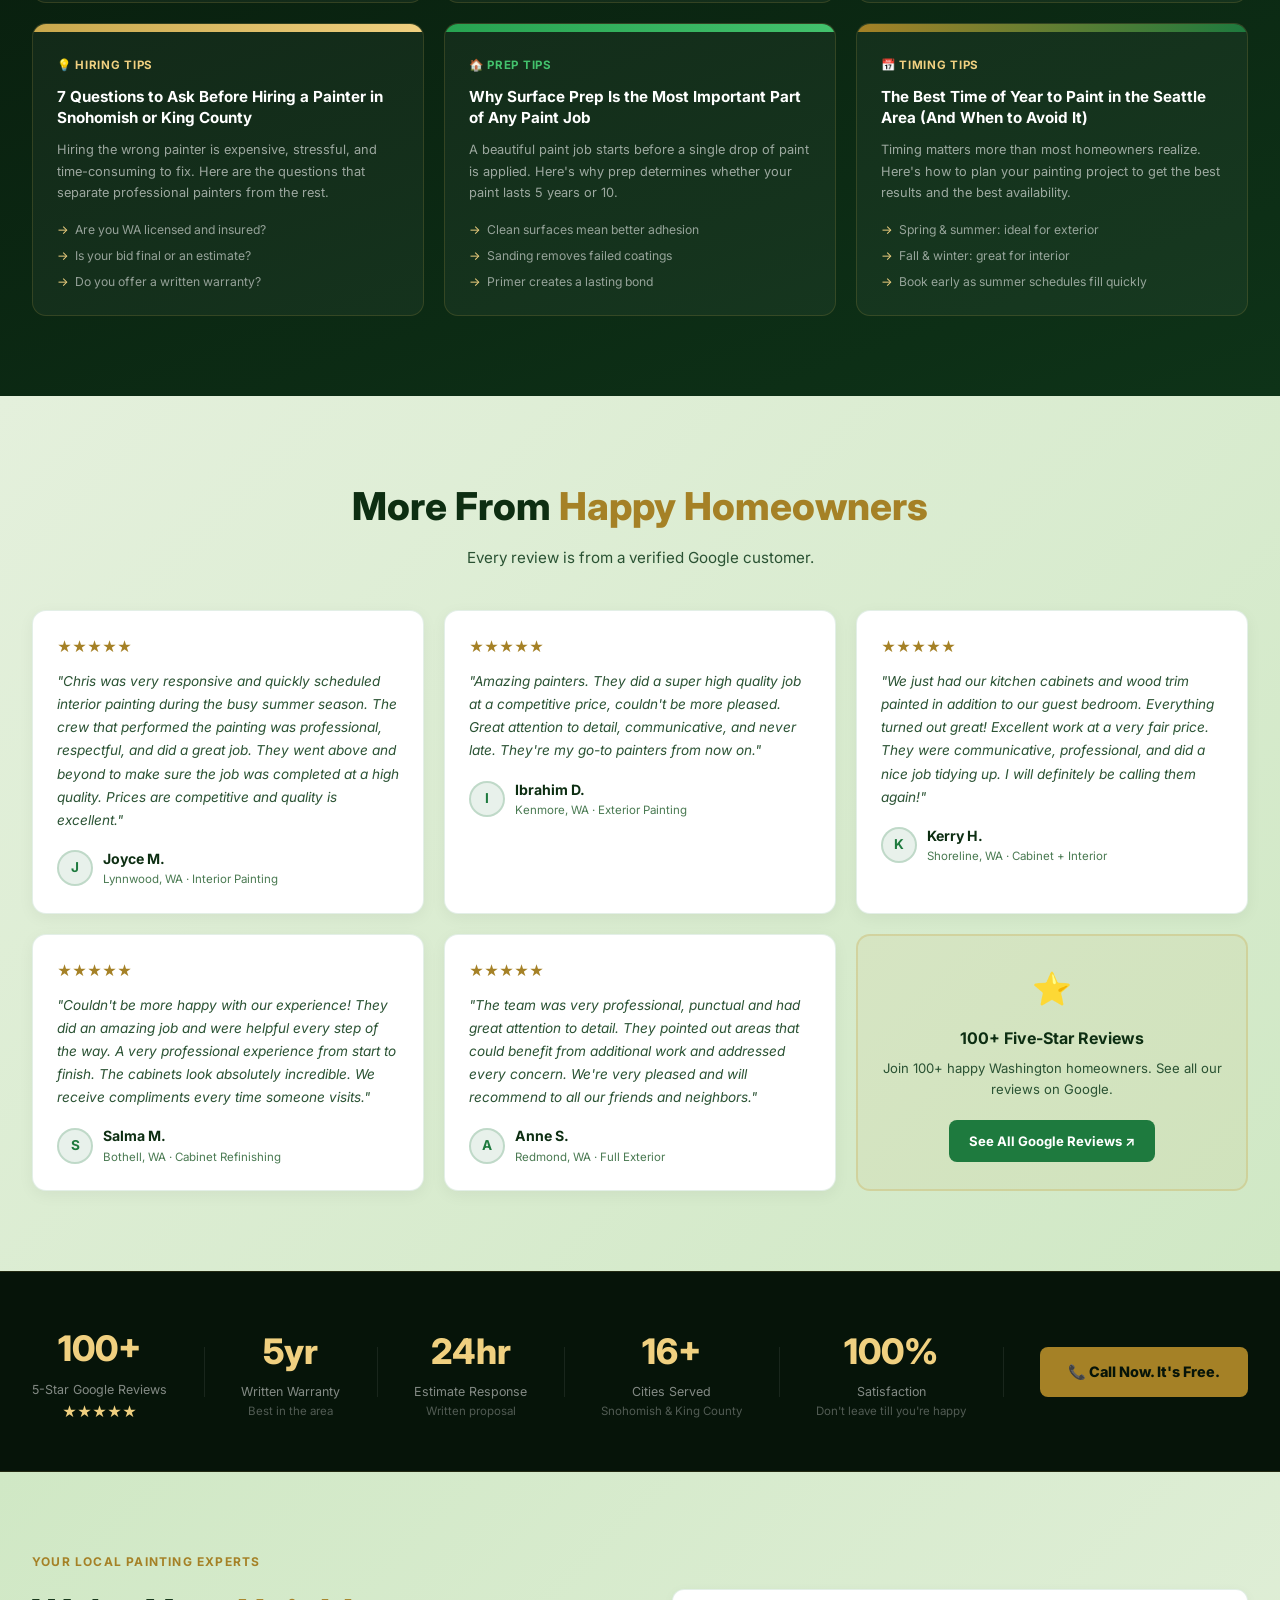
==== commit d1533fcb: "Add HTTPS redirect, remove self-serving rating schema, add image dimensions - worker.js: redirect ht" ====
--- a/index.html
+++ b/index.html
@@ -37,7 +37,7 @@
   "telephone": "+14257258134",
   "email": "randy@goldenoakpainting.com",
   "image": "https://cdn.prod.website-files.com/67cbada18d07464c05c5ebd4/68ad2a985d8bb816f4c9b958_GOP%20-%20Main%20Logo%20Transparent%20(1).png",
-  "priceRange": "$$",`
+  "priceRange": "$$",
   "address": {
     "@type": "PostalAddress",
     "addressLocality": "Bothell",
@@ -51,13 +51,6 @@
     "longitude": -122.2054
   },
   "hasMap": "https://share.google/kBf1gE6go8QIPGcQb",
-  "aggregateRating": {
-    "@type": "AggregateRating",
-    "ratingValue": "5.0",
-    "reviewCount": "100",
-    "bestRating": "5",
-    "worstRating": "1"
-  },
   "areaServed": [
     "Bothell, WA","Kirkland, WA","Edmonds, WA","Lynnwood, WA","Everett, WA",
     "Kenmore, WA","Redmond, WA","Shoreline, WA","Sammamish, WA","Marysville, WA",
@@ -122,7 +115,7 @@
       <li><a href="/services">Services</a></li>
     </ul>
     <a href="#hero" class="nav-logo">
-      <img src="https://cdn.prod.website-files.com/67cbada18d07464c05c5ebd4/68ad2a985d8bb816f4c9b958_GOP%20-%20Main%20Logo%20Transparent%20(1).png" alt="Golden Oak Painting">
+      <img width="1080" height="1080" src="https://cdn.prod.website-files.com/67cbada18d07464c05c5ebd4/68ad2a985d8bb816f4c9b958_GOP%20-%20Main%20Logo%20Transparent%20(1).png" alt="Golden Oak Painting">
     </a>
     <div class="nav-right">
       <a href="tel:4257258134" class="nav-btn">
@@ -188,7 +181,7 @@
           <div class="chat-bubble user">Hi! I need exterior painting for my home in Bothell. How soon can you come?</div>
         </div>
         <div class="chat-msg bot">
-          <div class="chat-avatar"><img src="https://cdn.prod.website-files.com/67cbada18d07464c05c5ebd4/68fc0da2511a6544e79d4cd9_LOGO.png" alt="GOP" onerror="this.parentElement.textContent='🎨'"></div>
+          <div class="chat-avatar"><img width="32" height="32" src="https://cdn.prod.website-files.com/67cbada18d07464c05c5ebd4/68fc0da2511a6544e79d4cd9_LOGO.png" alt="GOP" onerror="this.parentElement.textContent='🎨'"></div>
           <div class="chat-bubble bot-msg"><span class="token-name">🏡 Golden Oak Painting</span>
 <span class="line-label">Service  :</span> Exterior Painting
 <span class="line-label">Location :</span> Bothell, WA ✓
@@ -201,7 +194,7 @@
           <div class="chat-bubble user">Do you also help with color selection? My wife and I can't decide.</div>
         </div>
         <div class="chat-msg bot">
-          <div class="chat-avatar"><img src="https://cdn.prod.website-files.com/67cbada18d07464c05c5ebd4/68fc0da2511a6544e79d4cd9_LOGO.png" alt="GOP" onerror="this.parentElement.textContent='🎨'"></div>
+          <div class="chat-avatar"><img width="32" height="32" src="https://cdn.prod.website-files.com/67cbada18d07464c05c5ebd4/68fc0da2511a6544e79d4cd9_LOGO.png" alt="GOP" onerror="this.parentElement.textContent='🎨'"></div>
           <div class="chat-bubble bot-msg"><span class="token-name">Free Color Consultation ✓</span>
 We bring samples to your home so you can see exactly how colors look in your light.
 <span class="line-label">→</span> Call (425) 725-8134 to book!</div>
@@ -272,7 +265,7 @@
     <div class="about-grid">
       <div class="reveal">
         <div class="about-img-wrapper">
-          <img src="https://github.com/user-attachments/assets/97a627ed-336a-4afd-b646-5852af246768" alt="Owner of Golden Oak Painting" style="aspect-ratio:4/5">
+          <img width="687" height="956" src="https://github.com/user-attachments/assets/97a627ed-336a-4afd-b646-5852af246768" alt="Owner of Golden Oak Painting" style="aspect-ratio:4/5">
         </div>
       </div>
       <div class="reveal">
@@ -404,17 +397,17 @@
     </div>
     <div class="gallery-grid reveal">
       <div class="gallery-card" onclick="openLightbox('https://github.com/user-attachments/assets/ff16b922-01e4-4437-a306-063b3b084278','Cabinet Painting, Interior')">
-        <img src="https://github.com/user-attachments/assets/ff16b922-01e4-4437-a306-063b3b084278" alt="Interior cabinet painting home" loading="lazy">
+        <img width="1080" height="1080" src="https://github.com/user-attachments/assets/ff16b922-01e4-4437-a306-063b3b084278" alt="Interior cabinet painting home" loading="lazy">
         <div class="gallery-zoom">🔍</div>
         <div class="gallery-label"><div class="gallery-tag">🪵 Cabinets</div><div class="gallery-title">Cabinet Refinishing</div><div class="gallery-sub">Kitchen, showroom-quality finish</div></div>
       </div>
       <div class="gallery-card" onclick="openLightbox('https://github.com/user-attachments/assets/d16e6cbf-762d-46e4-8ebe-38a9ed447080','Interior Painting, Living Room')">
-        <img src="https://github.com/user-attachments/assets/d16e6cbf-762d-46e4-8ebe-38a9ed447080" alt="Interior painting living room" loading="lazy">
+        <img width="1080" height="1080" src="https://github.com/user-attachments/assets/d16e6cbf-762d-46e4-8ebe-38a9ed447080" alt="Interior painting living room" loading="lazy">
         <div class="gallery-zoom">🔍</div>
         <div class="gallery-label"><div class="gallery-tag">🖼 Interior</div><div class="gallery-title">Interior Painting</div><div class="gallery-sub">Living room, flawless smooth finish</div></div>
       </div>
       <div class="gallery-card" onclick="openLightbox('https://github.com/user-attachments/assets/9448c781-0e2a-4d36-890d-22407d05c403','Exterior Painting, Seattle Home')">
-        <img src="https://github.com/user-attachments/assets/9448c781-0e2a-4d36-890d-22407d05c403" alt="Exterior painting Seattle home" loading="lazy">
+        <img width="1080" height="1080" src="https://github.com/user-attachments/assets/9448c781-0e2a-4d36-890d-22407d05c403" alt="Exterior painting Seattle home" loading="lazy">
         <div class="gallery-zoom">🔍</div>
         <div class="gallery-label"><div class="gallery-tag">🏠 Exterior</div><div class="gallery-title">Exterior Painting</div><div class="gallery-sub">Seattle area home, full exterior refresh</div></div>
       </div>
@@ -580,7 +573,7 @@
         <thead>
           <tr>
             <th style="text-align:left;padding-left:1.5rem">Feature</th>
-            <th class="col-us-head"><div class="c-logo"><img src="https://cdn.prod.website-files.com/67cbada18d07464c05c5ebd4/68fc0da2511a6544e79d4cd9_LOGO.png" style="width:36px;height:36px;border-radius:8px;object-fit:contain;background:rgba(255,255,255,0.08)" onerror="this.outerHTML='🏅'"><span class="c-name ours">Golden Oak</span></div></th>
+            <th class="col-us-head"><div class="c-logo"><img width="32" height="32" src="https://cdn.prod.website-files.com/67cbada18d07464c05c5ebd4/68fc0da2511a6544e79d4cd9_LOGO.png" alt="" style="width:36px;height:36px;border-radius:8px;object-fit:contain;background:rgba(255,255,255,0.08)" onerror="this.outerHTML='🏅'"><span class="c-name ours">Golden Oak</span></div></th>
             <th><div class="c-logo"><div class="c-logo-img">🐦</div><span class="c-name">Blue Robin<br>Painting</span></div></th>
             <th><div class="c-logo"><div class="c-logo-img">🦅</div><span class="c-name">Eagle Crest<br>Painters</span></div></th>
             <th><div class="c-logo"><div class="c-logo-img">🏠</div><span class="c-name">Tierra Home<br>Painting</span></div></th>
@@ -828,7 +821,7 @@
     </div>
     <div style="display:grid;grid-template-columns:repeat(3,1fr);gap:1.5rem" class="reveal">
       <div style="background:rgba(255,255,255,0.04);border:1.5px solid rgba(201,168,76,0.2);border-radius:14px;overflow:hidden">
-        <img src="https://github.com/user-attachments/assets/ff16b922-01e4-4437-a306-063b3b084278" alt="Interior cabinet painting home" style="width:100%;height:220px;object-fit:cover;display:block">
+        <img width="1080" height="1080" src="https://github.com/user-attachments/assets/ff16b922-01e4-4437-a306-063b3b084278" alt="Interior cabinet painting home" style="width:100%;height:220px;object-fit:cover;display:block">
         <div style="padding:1.25rem">
           <div style="display:inline-flex;align-items:center;gap:0.3rem;background:rgba(201,168,76,0.15);border:1px solid rgba(201,168,76,0.3);border-radius:20px;padding:0.2rem 0.65rem;font-size:0.7rem;font-weight:700;color:var(--gold3);margin-bottom:0.75rem;text-transform:uppercase">🪵 Cabinet Refinishing</div>
           <div style="font-weight:700;color:#fff;font-size:0.95rem;margin-bottom:0.35rem">Kitchen Cabinet Transformation</div>
@@ -837,7 +830,7 @@
         </div>
       </div>
       <div style="background:rgba(255,255,255,0.04);border:1.5px solid rgba(201,168,76,0.2);border-radius:14px;overflow:hidden">
-        <img src="https://github.com/user-attachments/assets/d16e6cbf-762d-46e4-8ebe-38a9ed447080" alt="Interior transformation" style="width:100%;height:220px;object-fit:cover;display:block">
+        <img width="1080" height="1080" src="https://github.com/user-attachments/assets/d16e6cbf-762d-46e4-8ebe-38a9ed447080" alt="Interior transformation" style="width:100%;height:220px;object-fit:cover;display:block">
         <div style="padding:1.25rem">
           <div style="display:inline-flex;align-items:center;gap:0.3rem;background:rgba(201,168,76,0.15);border:1px solid rgba(201,168,76,0.3);border-radius:20px;padding:0.2rem 0.65rem;font-size:0.7rem;font-weight:700;color:var(--gold3);margin-bottom:0.75rem;text-transform:uppercase">🖼 Interior Painting</div>
           <div style="font-weight:700;color:#fff;font-size:0.95rem;margin-bottom:0.35rem">Living Room Refresh</div>
@@ -846,7 +839,7 @@
         </div>
       </div>
       <div style="background:rgba(255,255,255,0.04);border:1.5px solid rgba(201,168,76,0.2);border-radius:14px;overflow:hidden">
-        <img src="https://github.com/user-attachments/assets/ce7e3dfd-44c2-42c7-9e99-6e33efa50797" alt="Bedroom transformation" style="width:100%;height:220px;object-fit:cover;display:block">
+        <img width="1080" height="1080" src="https://github.com/user-attachments/assets/ce7e3dfd-44c2-42c7-9e99-6e33efa50797" alt="Bedroom transformation" style="width:100%;height:220px;object-fit:cover;display:block">
         <div style="padding:1.25rem">
           <div style="display:inline-flex;align-items:center;gap:0.3rem;background:rgba(201,168,76,0.15);border:1px solid rgba(201,168,76,0.3);border-radius:20px;padding:0.2rem 0.65rem;font-size:0.7rem;font-weight:700;color:var(--gold3);margin-bottom:0.75rem;text-transform:uppercase">🏠 Interior Painting</div>
           <div style="font-weight:700;color:#fff;font-size:0.95rem;margin-bottom:0.35rem">Master Bedroom Makeover</div>
@@ -1094,7 +1087,7 @@
 <!-- ═══ FINAL CTA ═══ -->
 <section id="finalcta">
   <div class="finalcta-inner reveal">
-    <div class="finalcta-logo"><img src="https://cdn.prod.website-files.com/67cbada18d07464c05c5ebd4/68ad2a985d8bb816f4c9b958_GOP%20-%20Main%20Logo%20Transparent%20(1).png" alt="Golden Oak Painting"></div>
+    <div class="finalcta-logo"><img width="1080" height="1080" src="https://cdn.prod.website-files.com/67cbada18d07464c05c5ebd4/68ad2a985d8bb816f4c9b958_GOP%20-%20Main%20Logo%20Transparent%20(1).png" alt="Golden Oak Painting"></div>
     <h2 class="finalcta-title">Ready to Transform Your <span>Home?</span></h2>
     <p class="finalcta-sub">Join 100+ happy Washington homeowners who trust Golden Oak Painting for beautiful, long-lasting results. Get your free estimate today. No pressure, no obligation, just a clear and honest proposal.</p>
     <div class="finalcta-btns">
@@ -1118,7 +1111,7 @@
   <div class="footer-inner">
     <div class="footer-top">
       <div>
-        <img src="https://cdn.prod.website-files.com/67cbada18d07464c05c5ebd4/68ad2a985d8bb816f4c9b958_GOP%20-%20Main%20Logo%20Transparent%20(1).png" alt="Golden Oak Painting" class="footer-brand">
+        <img width="1080" height="1080" src="https://cdn.prod.website-files.com/67cbada18d07464c05c5ebd4/68ad2a985d8bb816f4c9b958_GOP%20-%20Main%20Logo%20Transparent%20(1).png" alt="Golden Oak Painting" class="footer-brand">
         <div class="footer-brand-name">Golden Oak Painting</div>
         <p class="footer-desc">Locally owned painting company serving Snohomish and King County, WA. Licensed, insured, EPA Lead Safe Certified, and backed by a 5 year workmanship warranty.</p>
         <a href="tel:4257258134" class="footer-contact-item"><span>📞</span>(425) 725-8134</a>
